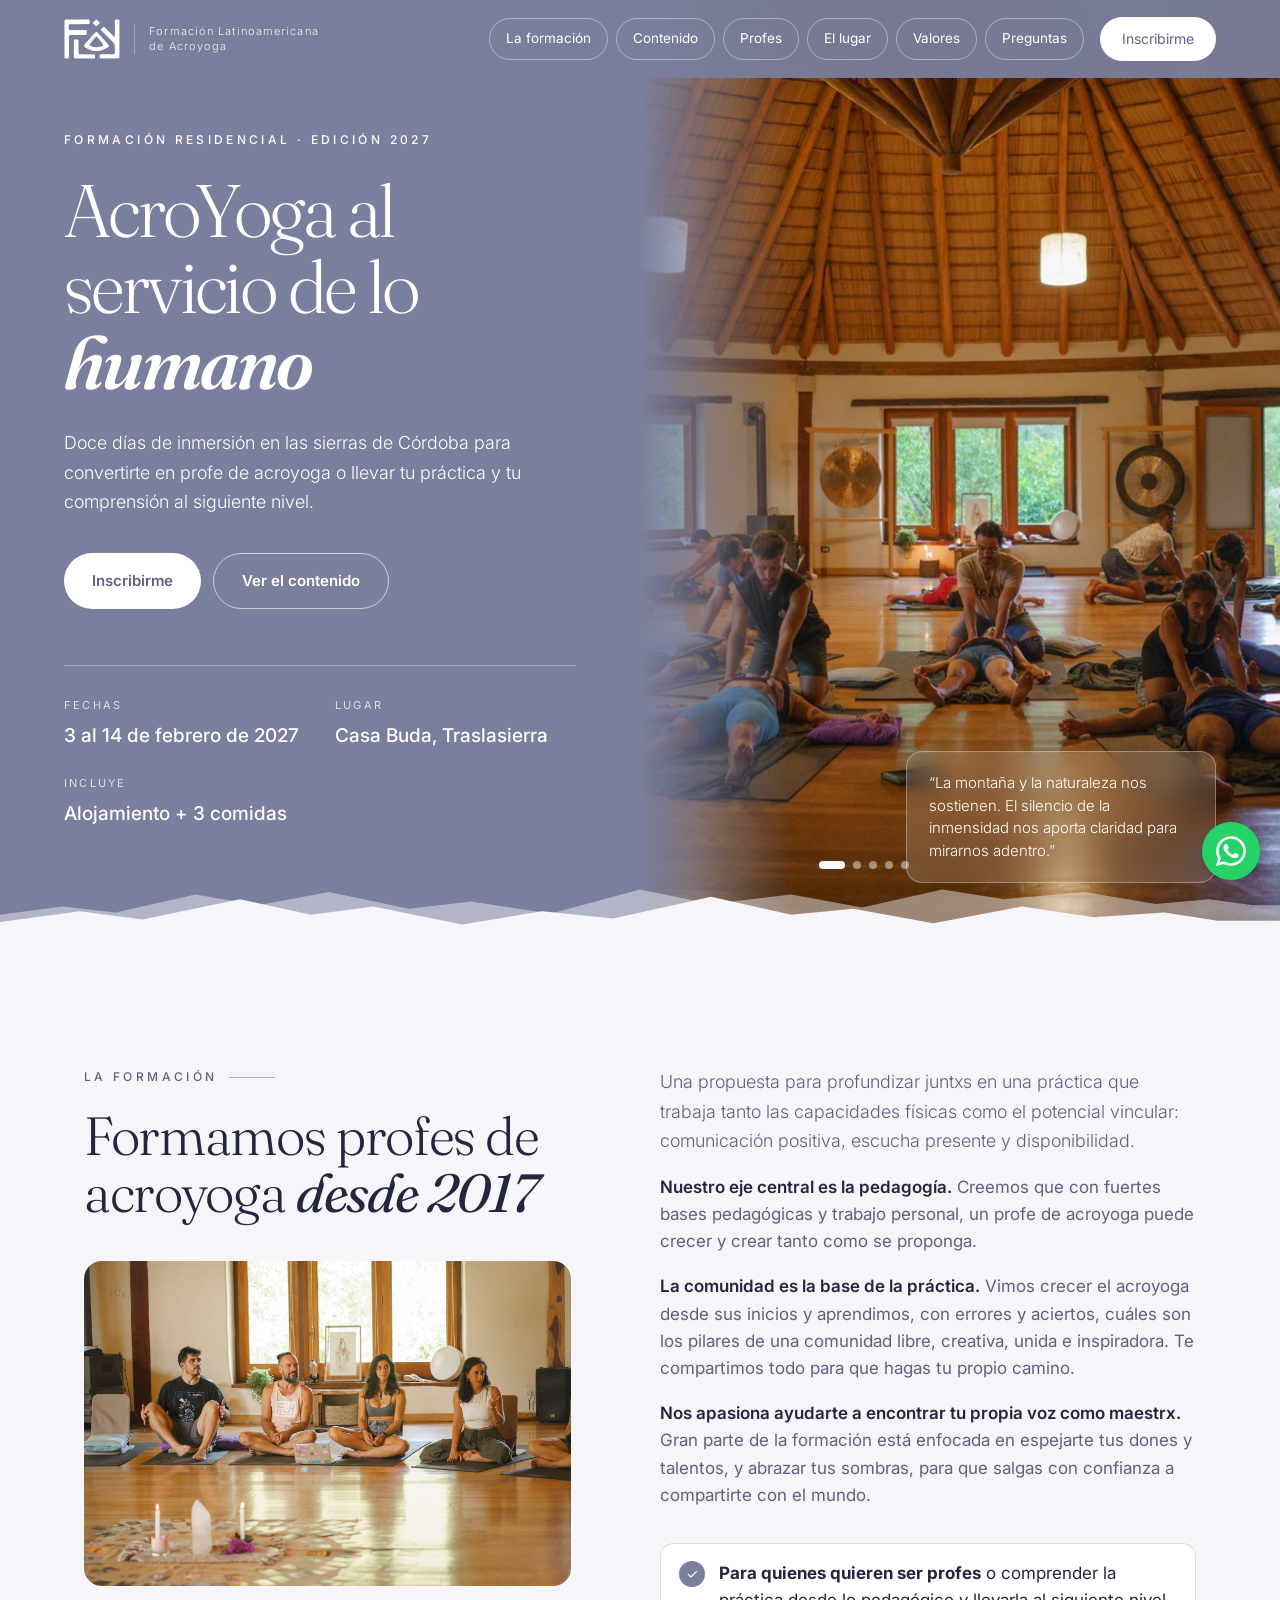
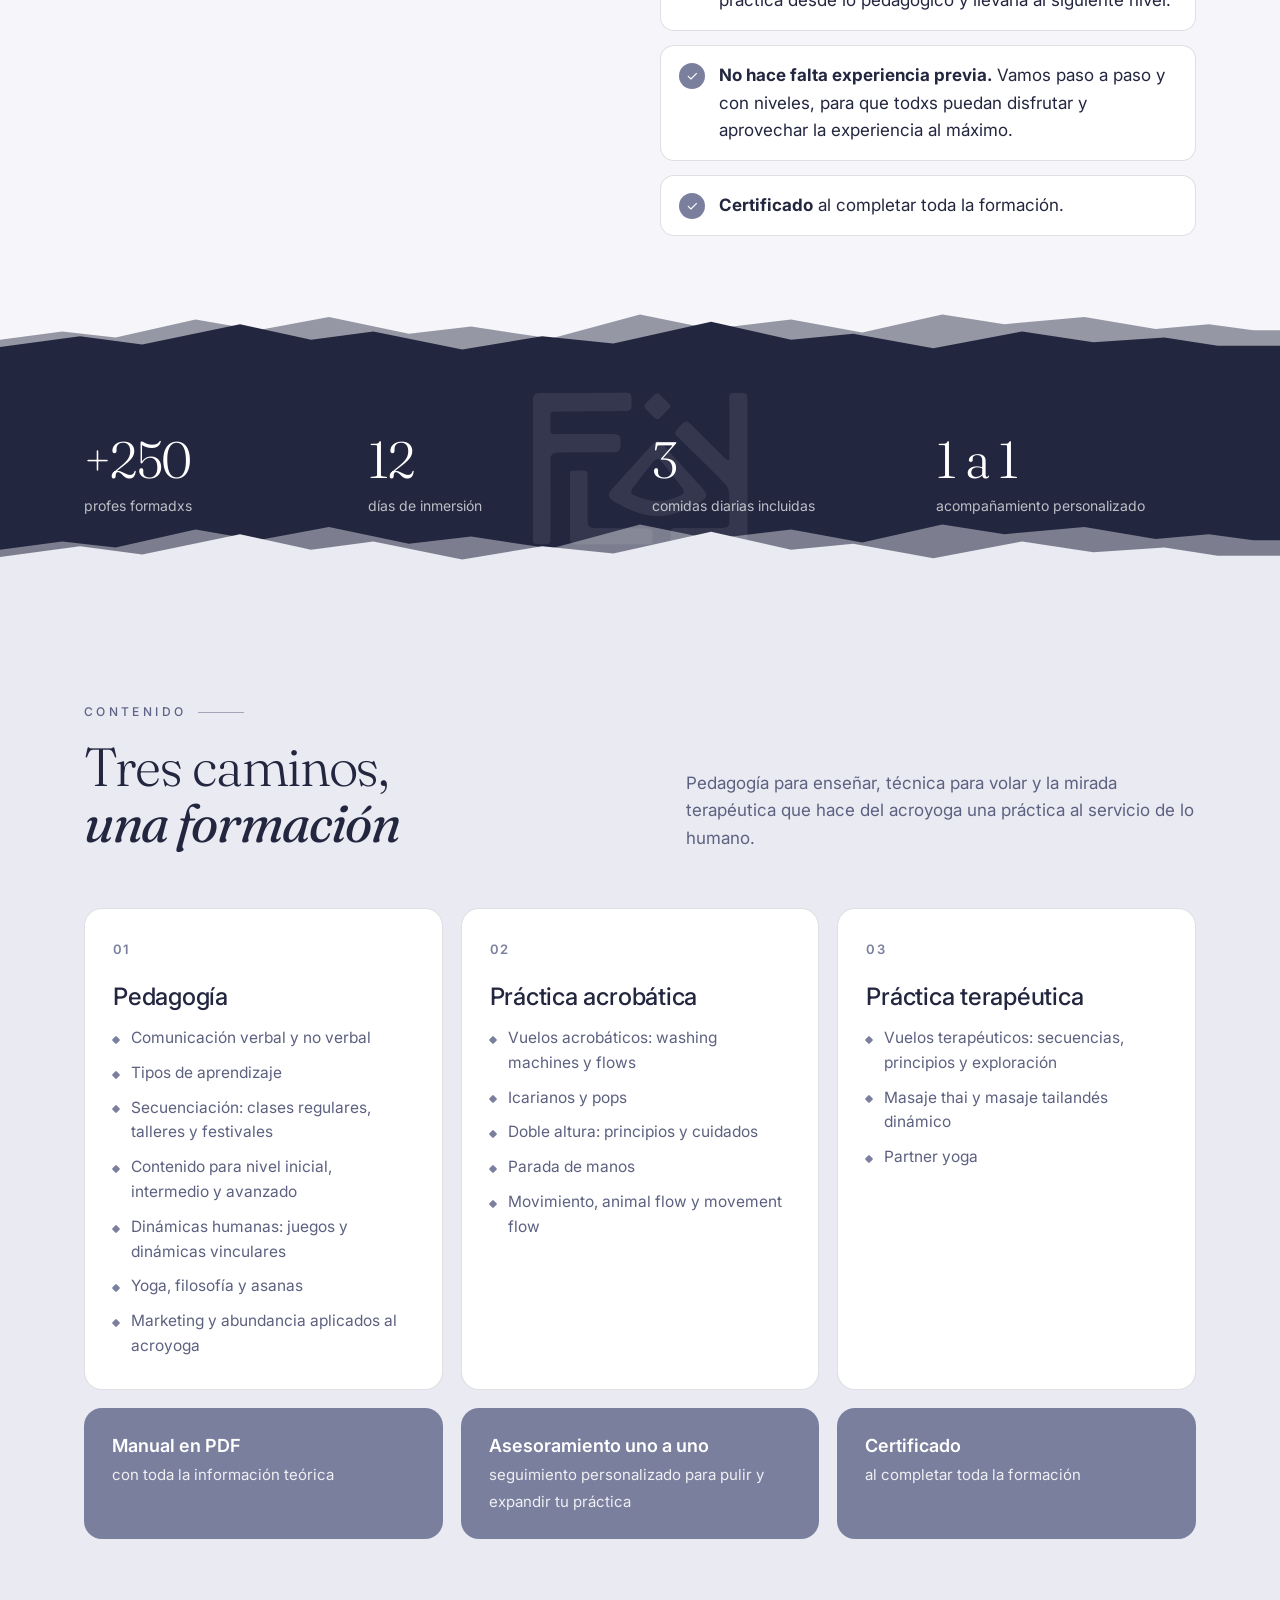
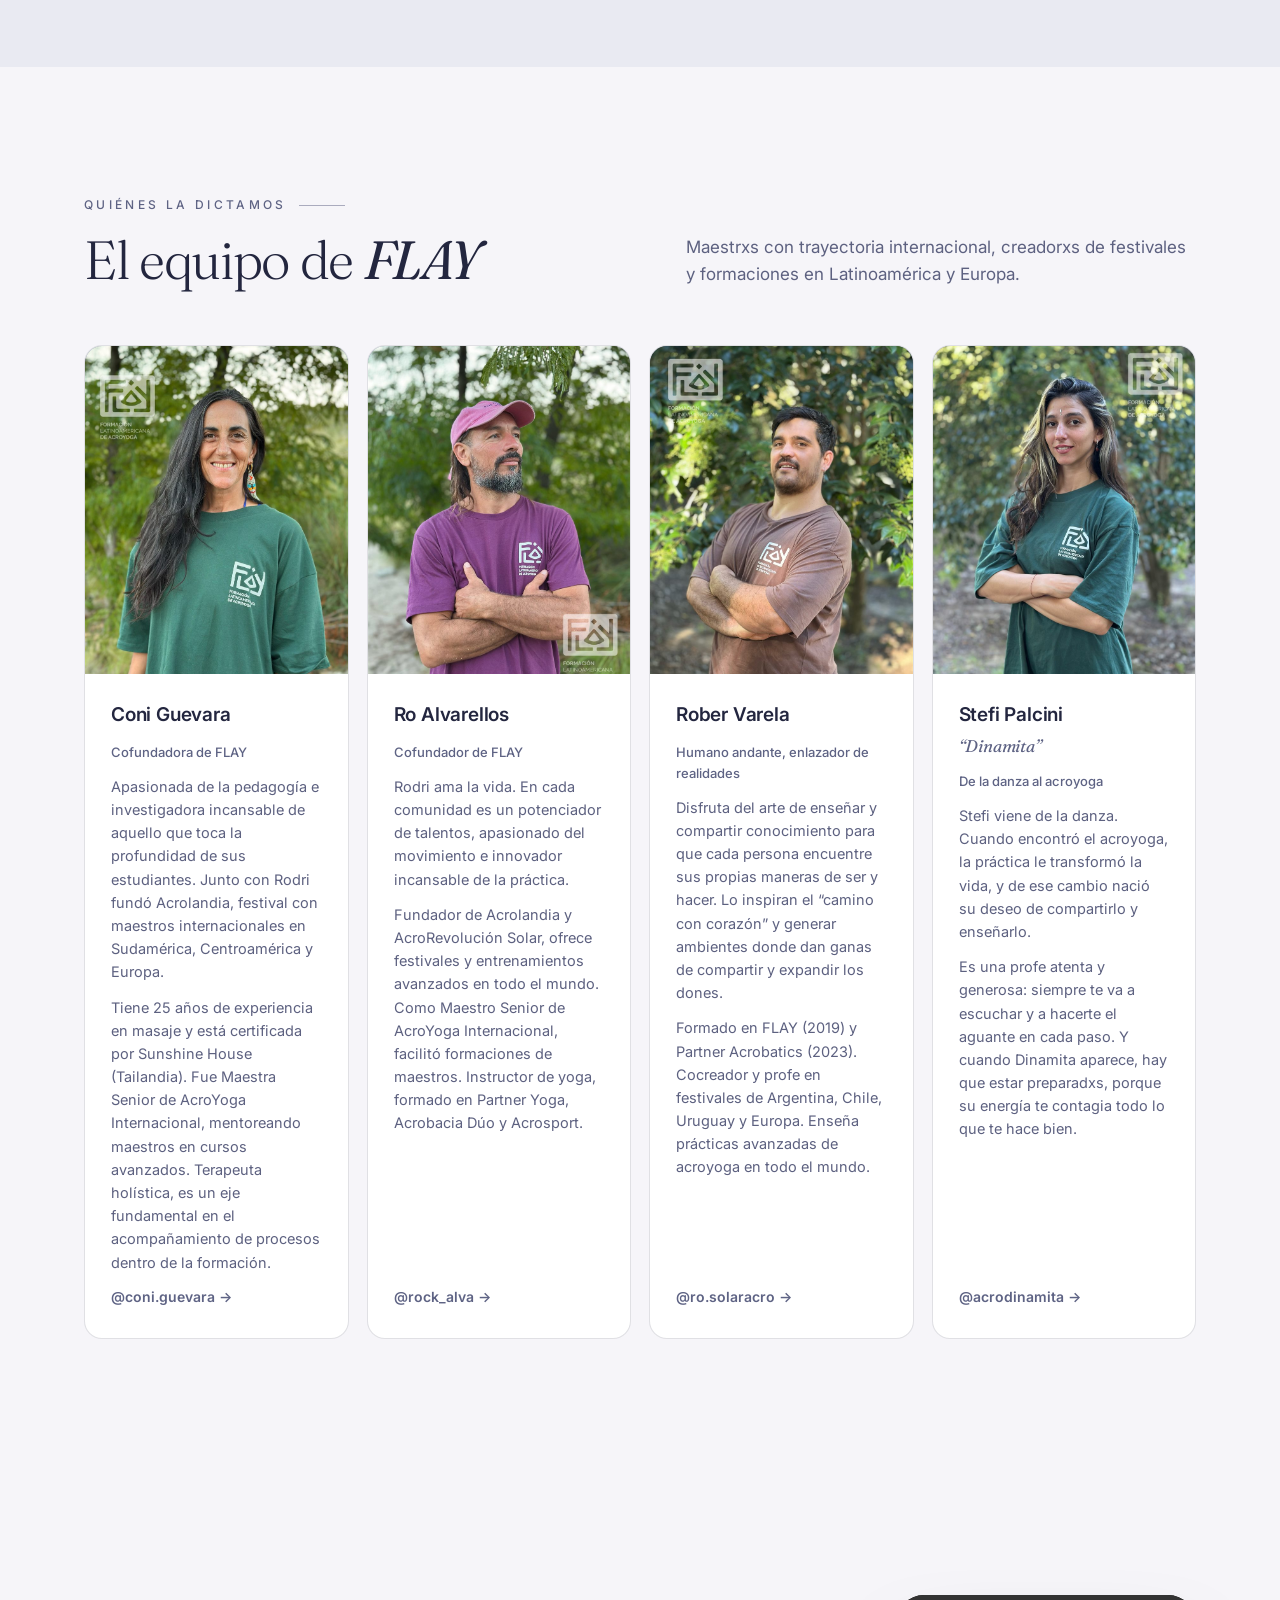
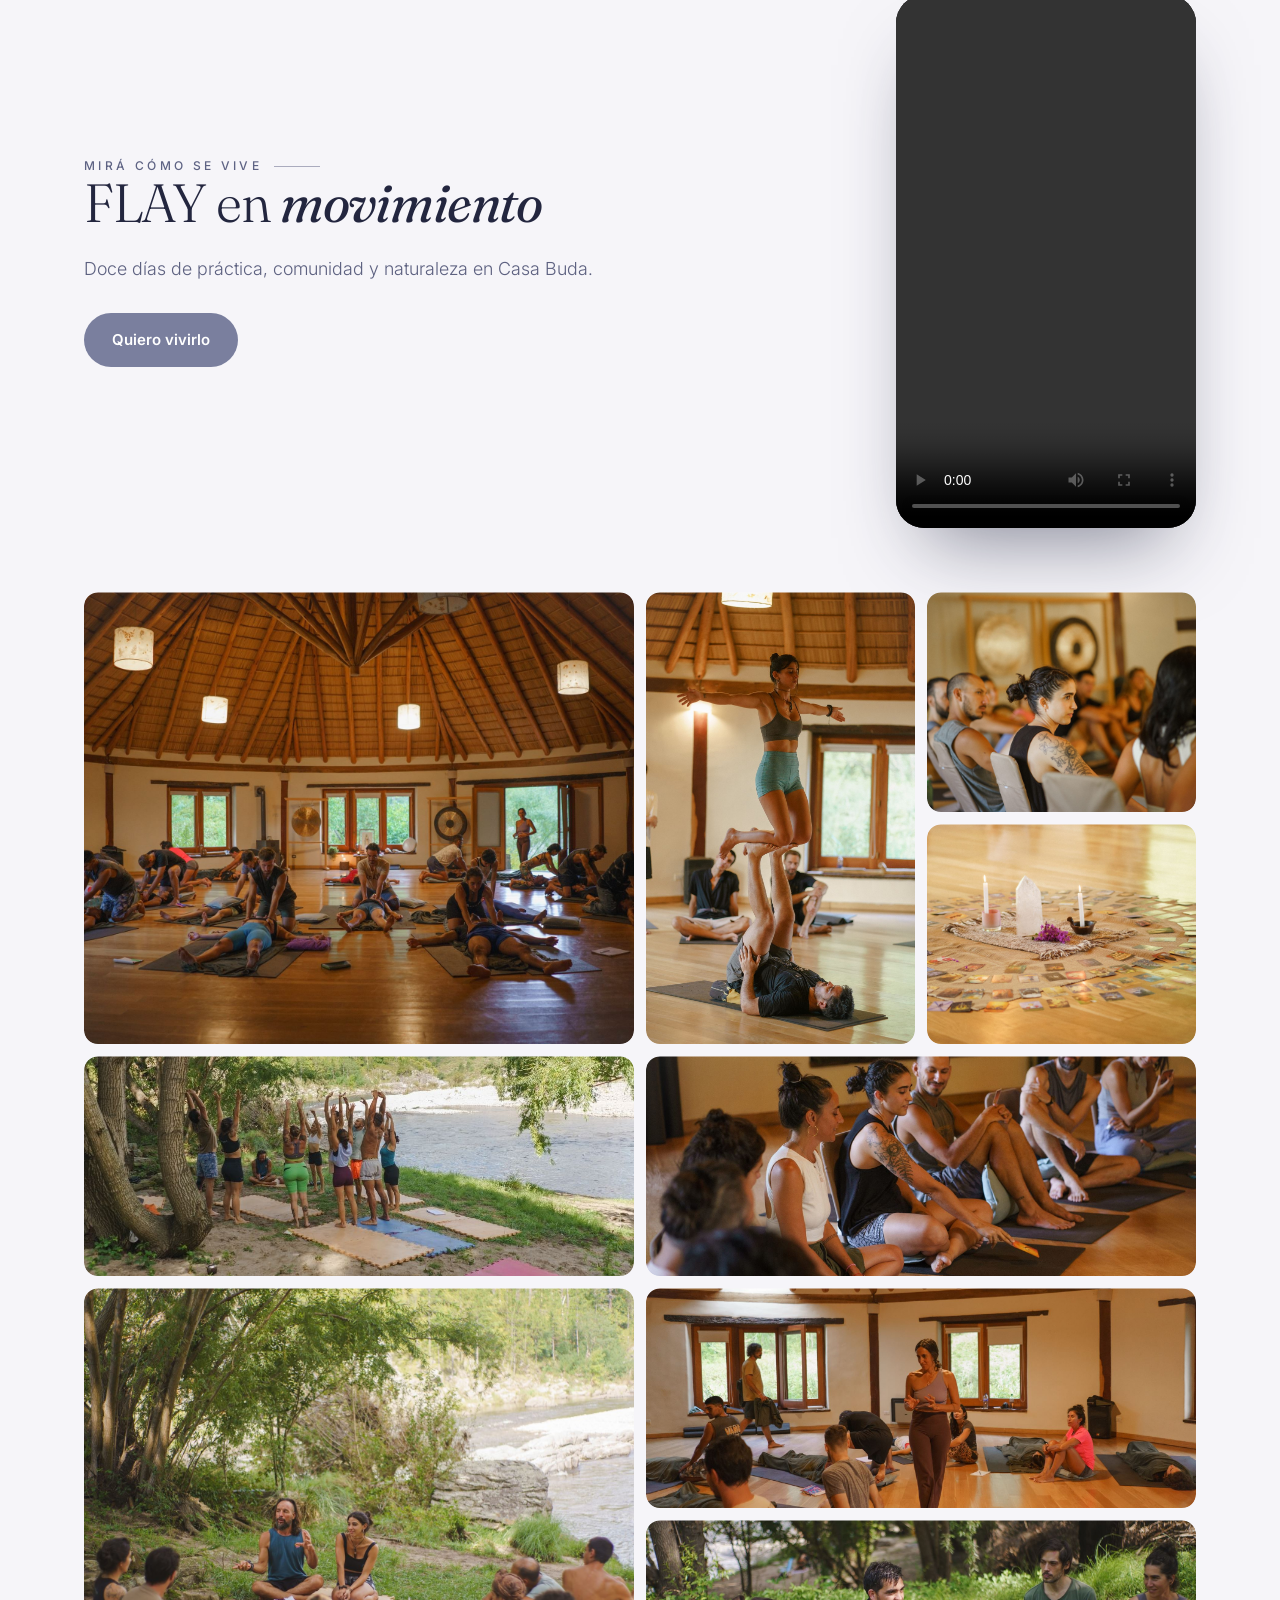
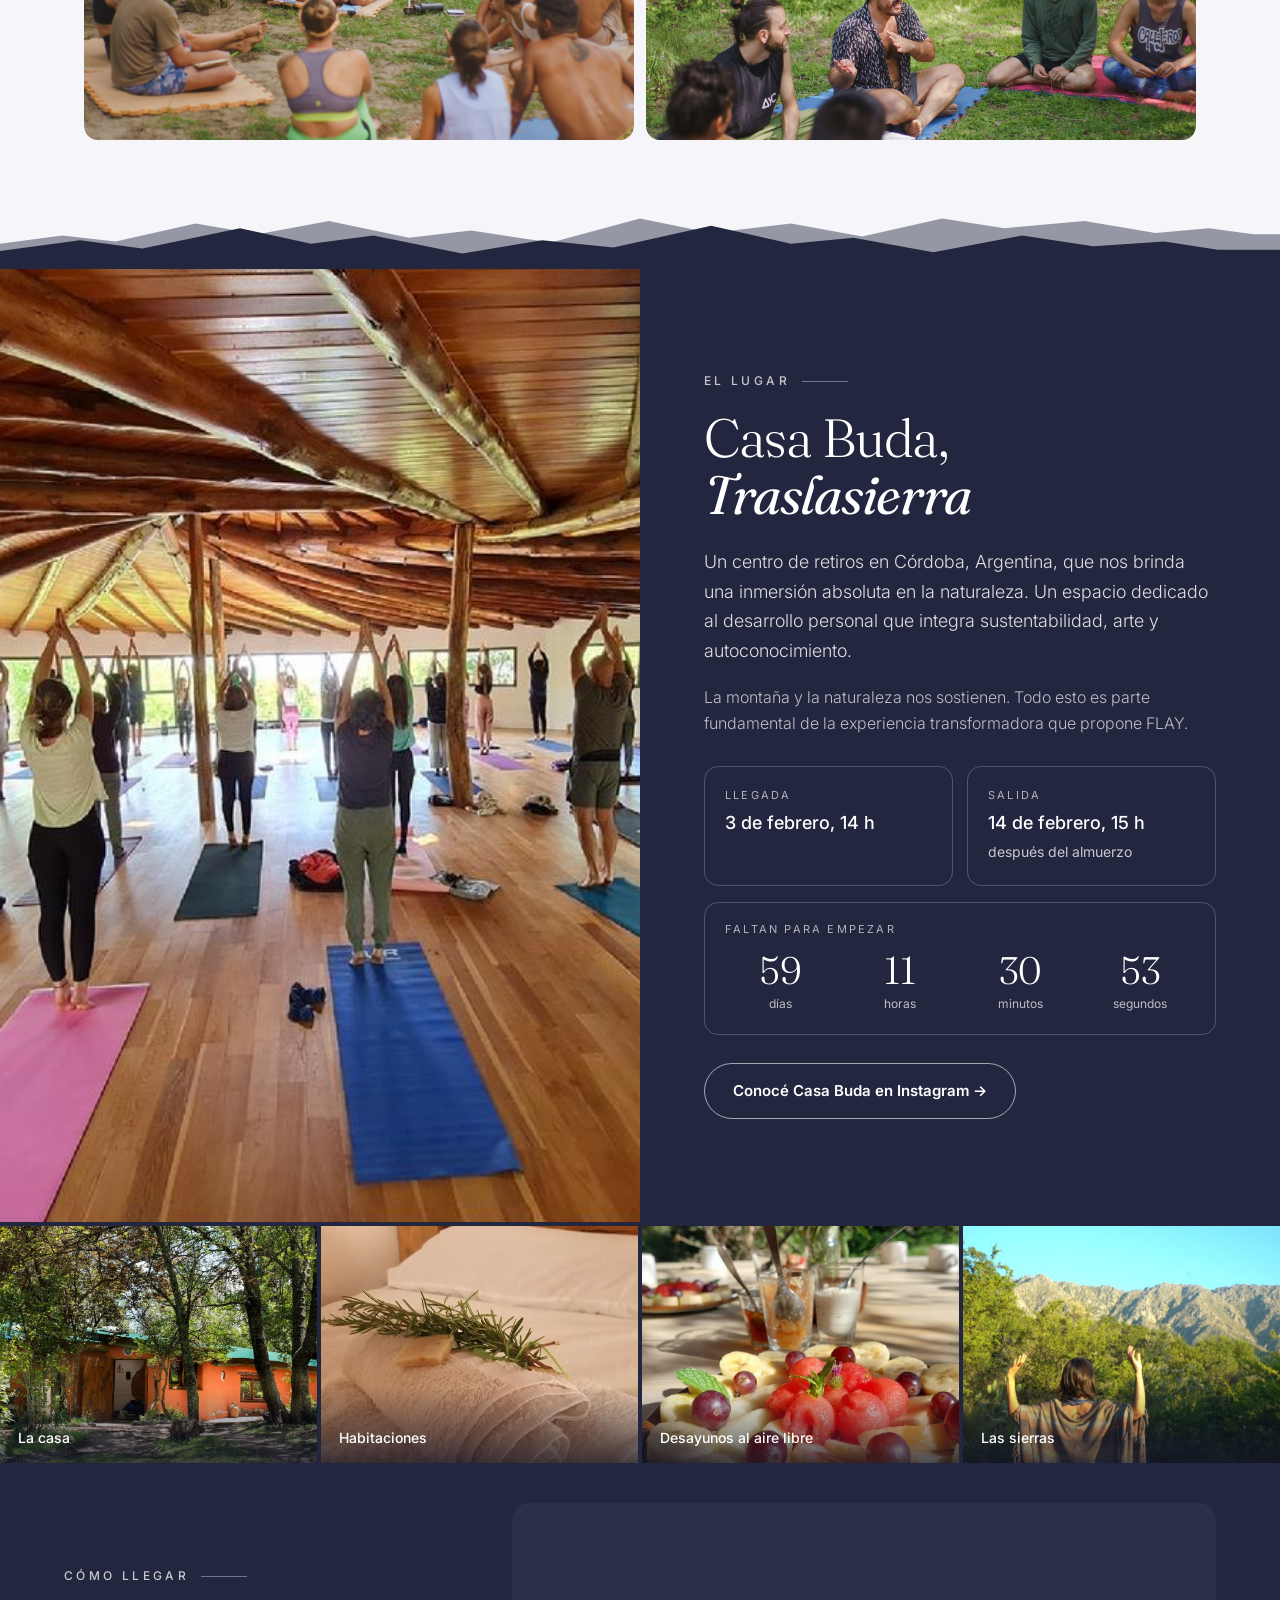
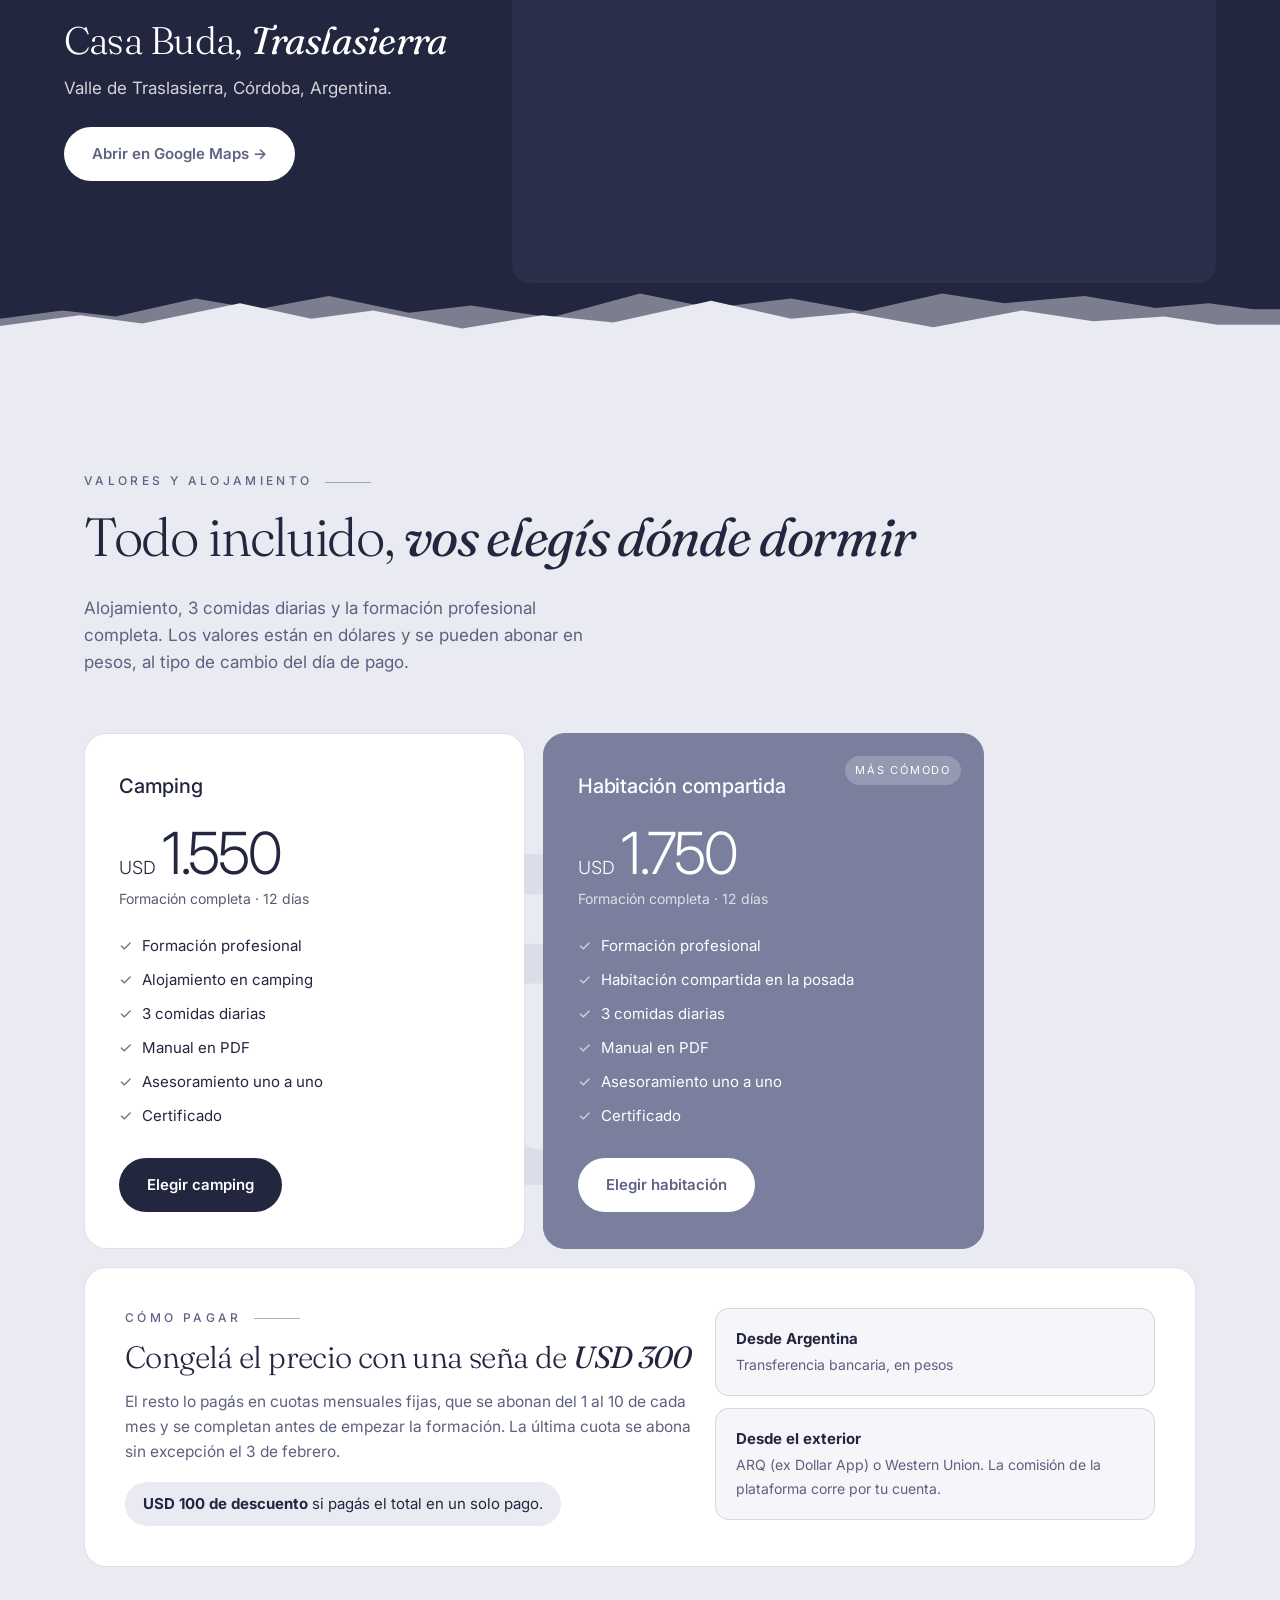
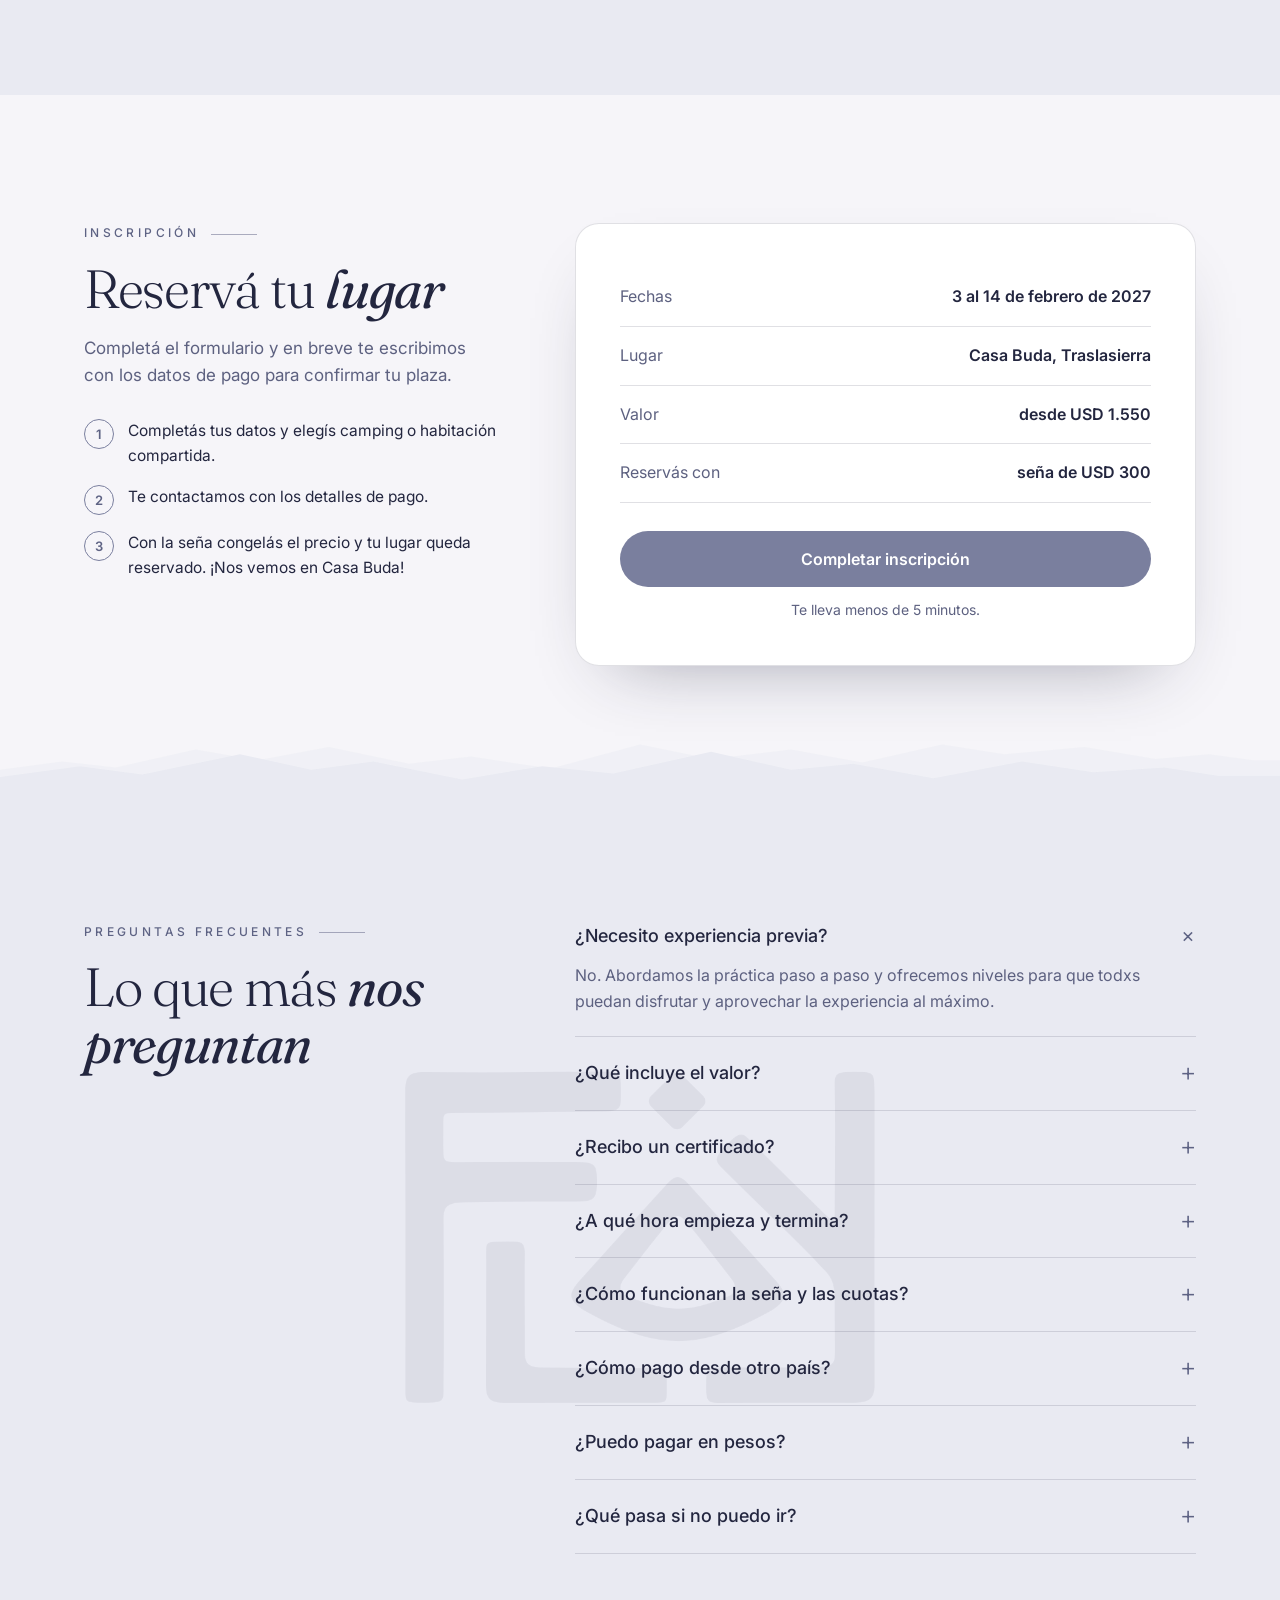
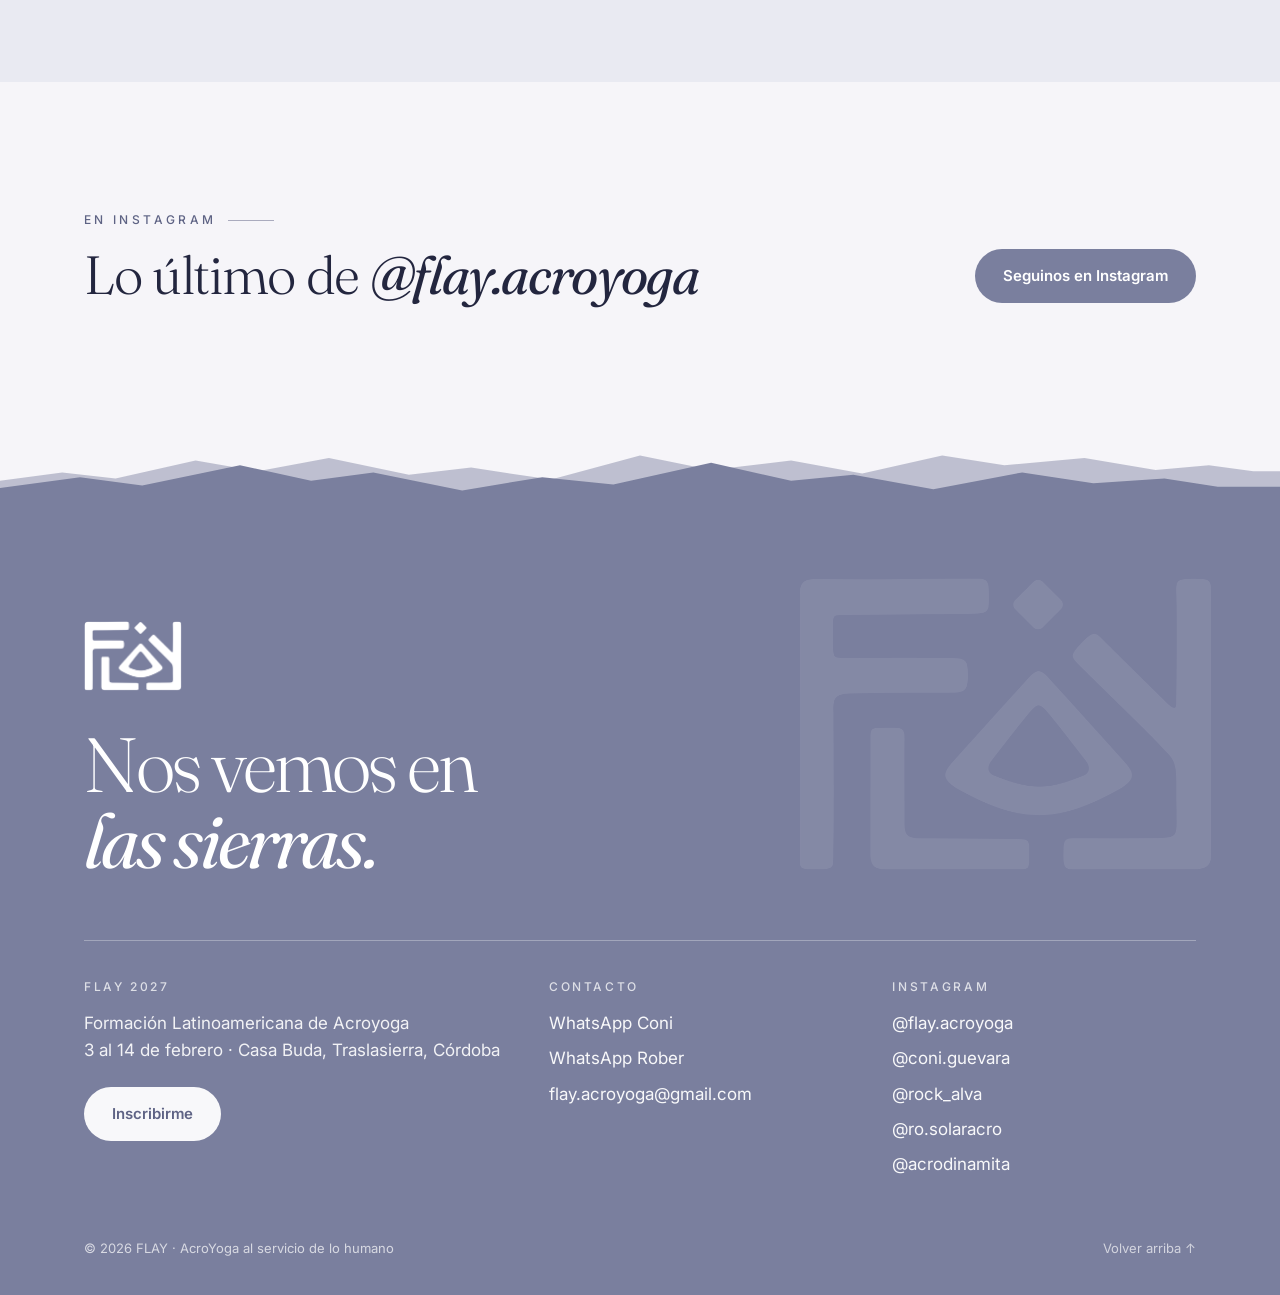
==== index.html @ df1af367 "Inscripción: WhatsApp solo números y opción sin tilde para que Google la acepte Co-Authored-By: Clau" ====
<!doctype html>
<html lang="es">
<head>
<meta charset="utf-8">
<meta name="viewport" content="width=device-width, initial-scale=1">
<title>FLAY · Formación Latinoamericana de Acroyoga</title>
<meta name="description" content="FLAY 2027: formación residencial de acroyoga del 3 al 14 de febrero en Casa Buda, Traslasierra (Córdoba). Alojamiento, 3 comidas diarias y formación profesional.">
<meta property="og:title" content="FLAY · Formación Latinoamericana de Acroyoga 2027">
<meta property="og:description" content="Formación residencial · 3 al 14 de febrero 2027 · Casa Buda, Traslasierra, Córdoba">
<meta property="og:image" content="img/equipo.jpg">
<meta name="theme-color" content="#7A7F9E">
<!-- BORRADOR: quitar esta línea cuando la web sea oficial -->
<meta name="robots" content="noindex, nofollow">
<link rel="icon" href="img/logo.png">
<link rel="preconnect" href="https://fonts.googleapis.com">
<link rel="preconnect" href="https://fonts.gstatic.com" crossorigin>
<link href="https://fonts.googleapis.com/css2?family=Fraunces:ital,opsz,wght@0,9..144,300;0,9..144,400;1,9..144,300;1,9..144,400&family=Inter:wght@200;300;400;500;600&display=swap" rel="stylesheet">
<link rel="stylesheet" href="styles.css?v=26">
</head>
<body>

<!-- ===== INTRO CON LOGO ===== -->
<div class="splash" id="splash" aria-hidden="true">
  <div class="splash-logo"><img src="img/logo.png" alt=""></div>
  <div class="splash-txt">Formación Latinoamericana de Acroyoga</div>
</div>
<script>
  // la intro con el logo se ve una sola vez por visita
  try {
    if (sessionStorage.getItem("flay-intro") || matchMedia("(prefers-reduced-motion: reduce)").matches) document.getElementById("splash").classList.add("skip");
    else { sessionStorage.setItem("flay-intro", "1"); document.documentElement.classList.add("splashing"); }
  } catch (e) { document.getElementById("splash").classList.add("skip"); }
</script>

<!-- forma de montañas (se reutiliza entre secciones) -->
<svg width="0" height="0" style="position:absolute" aria-hidden="true">
  <symbol id="sierra" viewBox="0 0 1440 100" preserveAspectRatio="none">
    <path opacity=".45" d="M0 100V58l70-14 60 10 90-30 70 18 80-22 90 28 70-12 90 20 100-40 80 24 90-16 80 22 90-30 70 16 90-12 80 20 60-8 50 10H1440V100z"/>
    <path d="M0 100V70l90-18 70 14 110-34 80 26 70-14 100 30 90-22 80 12 110-36 90 30 70-10 90 24 100-28 80 18 80-8 60 14H1440V100z"/>
  </symbol>
</svg>

<!-- ===== NAV ===== -->
<header class="nav" id="nav">
  <div class="wrap">
    <a class="brand" href="#top"><img src="img/logo.png" alt="FLAY"><span>Formación Latinoamericana<br>de Acroyoga</span></a>
    <button class="burger" id="burger" aria-label="Abrir menú"><span></span><span></span><span></span></button>
    <ul class="menu" id="menu">
      <li><a href="#formacion">La formación</a></li>
      <li><a href="#contenido">Contenido</a></li>
      <li><a href="#profes">Profes</a></li>
      <li><a href="#lugar">El lugar</a></li>
      <li><a href="#valores">Valores</a></li>
      <li><a href="#preguntas">Preguntas</a></li>
      <li><a class="btn btn-white" href="#inscripcion">Inscribirme</a></li>
    </ul>
  </div>
</header>

<!-- ===== HERO ===== -->
<section class="hero" id="top">
  <div class="txt">
    <div class="kicker">Formación residencial · Edición 2027</div>
    <h1>AcroYoga al servicio de lo <b>humano</b></h1>
    <p class="lead">Doce días de inmersión en las sierras de Córdoba para convertirte en profe de acroyoga o llevar tu práctica y tu comprensión al siguiente nivel.</p>
    <div class="ctas">
      <a class="btn btn-white" href="#inscripcion">Inscribirme</a>
      <a class="btn btn-ghost" href="#contenido">Ver el contenido</a>
    </div>
    <div class="facts">
      <div><small>Fechas</small><b>3 al 14 de febrero de 2027</b></div>
      <div><small>Lugar</small><b>Casa Buda, Traslasierra</b></div>
      <div><small>Incluye</small><b>Alojamiento + 3 comidas</b></div>
    </div>
  </div>
  <div class="pic slides" id="slides">
    <img class="on" src="img/nuevas/flay-2534.jpg" alt="Clase en el salón circular de Casa Buda">
    <img data-src="img/sierras.jpg" alt="Pareja haciendo acroyoga en las sierras de Córdoba">
    <img data-src="img/nuevas/flay-2805.jpg" alt="Práctica de acroyoga en el parque de Casa Buda" style="object-position:50% 40%">
    <img data-src="img/nuevas/flay-2806.jpg" alt="Ronda junto al río">
    <img data-src="img/nuevas/flay-2494.jpg" alt="Vuelo de acroyoga en el salón" style="object-position:50% 30%">
    <div class="glass">“La montaña y la naturaleza nos sostienen. El silencio de la inmensidad nos aporta claridad para mirarnos adentro.”</div>
  </div>
</section>

<!-- ===== INTRO ===== -->
<section class="intro" id="formacion">
  <svg class="sierra" style="color:var(--paper)" viewBox="0 0 1440 100" preserveAspectRatio="none" aria-hidden="true"><use href="#sierra"/></svg>
  <div class="wrap grid">
    <div class="rv">
      <div class="kicker">La formación</div>
      <h2>Formamos profes de acroyoga <b>desde 2017</b></h2>
      <img class="team" src="img/nuevas/flay-2307.jpg" alt="Los profes de FLAY sentados al frente de la ronda en Casa Buda" loading="lazy" style="aspect-ratio:3/2;object-position:50% 40%">
    </div>
    <div class="rv">
      <div class="body">
        <p class="lead">Una propuesta para profundizar juntxs en una práctica que trabaja tanto las capacidades físicas como el potencial vincular: comunicación positiva, escucha presente y disponibilidad.</p>
        <p><b>Nuestro eje central es la pedagogía.</b> Creemos que con fuertes bases pedagógicas y trabajo personal, un profe de acroyoga puede crecer y crear tanto como se proponga.</p>
        <p><b>La comunidad es la base de la práctica.</b> Vimos crecer el acroyoga desde sus inicios y aprendimos, con errores y aciertos, cuáles son los pilares de una comunidad libre, creativa, unida e inspiradora. Te compartimos todo para que hagas tu propio camino.</p>
        <p><b>Nos apasiona ayudarte a encontrar tu propia voz como maestrx.</b> Gran parte de la formación está enfocada en espejarte tus dones y talentos, y abrazar tus sombras, para que salgas con confianza a compartirte con el mundo.</p>
      </div>
      <ul class="checks">
        <li><i>✓</i><div><b>Para quienes quieren ser profes</b> o comprender la práctica desde lo pedagógico y llevarla al siguiente nivel.</div></li>
        <li><i>✓</i><div><b>No hace falta experiencia previa.</b> Vamos paso a paso y con niveles, para que todxs puedan disfrutar y aprovechar la experiencia al máximo.</div></li>
        <li><i>✓</i><div><b>Certificado</b> al completar toda la formación.</div></li>
      </ul>
    </div>
  </div>
</section>

<!-- ===== STATS ===== -->
<div class="stats motif">
  <svg class="sierra" style="color:var(--ink)" viewBox="0 0 1440 100" preserveAspectRatio="none" aria-hidden="true"><use href="#sierra"/></svg>
  <div class="wrap row">
    <div class="rv"><b data-count="250" data-prefix="+">+250</b><span>profes formadxs</span></div>
    <div class="rv"><b data-count="12">12</b><span>días de inmersión</span></div>
    <div class="rv"><b data-count="3">3</b><span>comidas diarias incluidas</span></div>
    <div class="rv"><b>1 a 1</b><span>acompañamiento personalizado</span></div>
  </div>
</div>

<!-- ===== CONTENIDO ===== -->
<section class="vivir" id="contenido">
  <svg class="sierra" style="color:var(--lav-soft)" viewBox="0 0 1440 100" preserveAspectRatio="none" aria-hidden="true"><use href="#sierra"/></svg>
  <div class="wrap">
    <div class="head rv">
      <div><div class="kicker">Contenido</div><h2>Tres caminos,<br><b>una formación</b></h2></div>
      <p>Pedagogía para enseñar, técnica para volar y la mirada terapéutica que hace del acroyoga una práctica al servicio de lo humano.</p>
    </div>
    <div class="cards pillars">
      <div class="card rv">
        <div class="n">01</div><h3>Pedagogía</h3>
        <ul>
          <li>Comunicación verbal y no verbal</li>
          <li>Tipos de aprendizaje</li>
          <li>Secuenciación: clases regulares, talleres y festivales</li>
          <li>Contenido para nivel inicial, intermedio y avanzado</li>
          <li>Dinámicas humanas: juegos y dinámicas vinculares</li>
          <li>Yoga, filosofía y asanas</li>
          <li>Marketing y abundancia aplicados al acroyoga</li>
        </ul>
      </div>
      <div class="card rv">
        <div class="n">02</div><h3>Práctica acrobática</h3>
        <ul>
          <li>Vuelos acrobáticos: washing machines y flows</li>
          <li>Icarianos y pops</li>
          <li>Doble altura: principios y cuidados</li>
          <li>Parada de manos</li>
          <li>Movimiento, animal flow y movement flow</li>
        </ul>
      </div>
      <div class="card rv">
        <div class="n">03</div><h3>Práctica terapéutica</h3>
        <ul>
          <li>Vuelos terapéuticos: secuencias, principios y exploración</li>
          <li>Masaje thai y masaje tailandés dinámico</li>
          <li>Partner yoga</li>
        </ul>
      </div>
    </div>
    <div class="includes rv">
      <div><b>Manual en PDF</b><span>con toda la información teórica</span></div>
      <div><b>Asesoramiento uno a uno</b><span>seguimiento personalizado para pulir y expandir tu práctica</span></div>
      <div><b>Certificado</b><span>al completar toda la formación</span></div>
    </div>
  </div>
</section>

<!-- ===== PROFES ===== -->
<section class="profes" id="profes">
  <div class="wrap">
    <div class="head rv">
      <div><div class="kicker">Quiénes la dictamos</div><h2>El equipo de <b>FLAY</b></h2></div>
      <p>Maestrxs con trayectoria internacional, creadorxs de festivales y formaciones en Latinoamérica y Europa.</p>
    </div>
    <div class="cards profes-grid">
      <article class="profe rv">
        <img class="ph" src="img/profes/coni.jpg" alt="Coni Guevara" loading="lazy">
        <div class="bd">
          <h3>Coni Guevara</h3>
          <div class="role">Cofundadora de FLAY</div>
          <p>Apasionada de la pedagogía e investigadora incansable de aquello que toca la profundidad de sus estudiantes. Junto con Rodri fundó Acrolandia, festival con maestros internacionales en Sudamérica, Centroamérica y Europa.</p>
          <p>Tiene 25 años de experiencia en masaje y está certificada por Sunshine House (Tailandia). Fue Maestra Senior de AcroYoga Internacional, mentoreando maestros en cursos avanzados. Terapeuta holística, es un eje fundamental en el acompañamiento de procesos dentro de la formación.</p>
          <a class="ig" href="https://www.instagram.com/coni.guevara/" target="_blank" rel="noopener">@coni.guevara →</a>
        </div>
      </article>
      <article class="profe rv">
        <img class="ph" src="img/profes/ro.jpg" alt="Ro Alvarellos" loading="lazy">
        <div class="bd">
          <h3>Ro Alvarellos</h3>
          <div class="role">Cofundador de FLAY</div>
          <p>Rodri ama la vida. En cada comunidad es un potenciador de talentos, apasionado del movimiento e innovador incansable de la práctica.</p>
          <p>Fundador de Acrolandia y AcroRevolución Solar, ofrece festivales y entrenamientos avanzados en todo el mundo. Como Maestro Senior de AcroYoga Internacional, facilitó formaciones de maestros. Instructor de yoga, formado en Partner Yoga, Acrobacia Dúo y Acrosport.</p>
          <a class="ig" href="https://www.instagram.com/rock_alva/" target="_blank" rel="noopener">@rock_alva →</a>
        </div>
      </article>
      <article class="profe rv">
        <img class="ph" src="img/profes/robert.jpg" alt="Rober Varela" loading="lazy">
        <div class="bd">
          <h3>Rober Varela</h3>
          <div class="role">Humano andante, enlazador de realidades</div>
          <p>Disfruta del arte de enseñar y compartir conocimiento para que cada persona encuentre sus propias maneras de ser y hacer. Lo inspiran el “camino con corazón” y generar ambientes donde dan ganas de compartir y expandir los dones.</p>
          <p>Formado en FLAY (2019) y Partner Acrobatics (2023). Cocreador y profe en festivales de Argentina, Chile, Uruguay y Europa. Enseña prácticas avanzadas de acroyoga en todo el mundo.</p>
          <a class="ig" href="https://www.instagram.com/ro.solaracro/" target="_blank" rel="noopener">@ro.solaracro →</a>
        </div>
      </article>
      <article class="profe rv">
        <img class="ph" src="img/profes/stefi.jpg" alt="Stefi Palcini" loading="lazy">
        <div class="bd">
          <h3>Stefi Palcini <span class="apodo">“Dinamita”</span></h3>
          <div class="role">De la danza al acroyoga</div>
          <p>Stefi viene de la danza. Cuando encontró el acroyoga, la práctica le transformó la vida, y de ese cambio nació su deseo de compartirlo y enseñarlo.</p>
          <p>Es una profe atenta y generosa: siempre te va a escuchar y a hacerte el aguante en cada paso. Y cuando Dinamita aparece, hay que estar preparadxs, porque su energía te contagia todo lo que te hace bien.</p>
          <a class="ig" href="https://www.instagram.com/acrodinamita/" target="_blank" rel="noopener">@acrodinamita →</a>
        </div>
      </article>
    </div>
  </div>
</section>

<!-- ===== VIDEO ===== -->
<section class="video">
  <div class="wrap vgrid">
    <div class="rv">
      <div class="kicker" style="color:var(--lav-deep)">Mirá cómo se vive</div>
      <h2>FLAY en <b>movimiento</b></h2>
      <p class="lead" style="color:var(--muted);margin-top:22px">Doce días de práctica, comunidad y naturaleza en Casa Buda.</p>
      <a class="btn btn-lav" href="#inscripcion" style="margin-top:30px">Quiero vivirlo</a>
    </div>
    <div class="vbox rv">
      <video id="vid" src="video/flay.mp4#t=0.5" preload="metadata" playsinline controls></video>
    </div>
  </div>
</section>

<!-- ===== GALERÍA ===== -->
<section class="galeria">
  <div class="wrap">
    <div class="mosaic rv">
      <img class="w2 h2" src="img/nuevas/flay-2534.jpg" alt="Clase en el salón circular de Casa Buda" loading="lazy">
      <img class="h2" src="img/nuevas/flay-2494.jpg" alt="Vuelo de acroyoga en el salón de Casa Buda" loading="lazy" style="object-position:50% 30%">
      <img src="img/nuevas/flay-2347.jpg" alt="Participantes escuchando en ronda" loading="lazy">
      <img src="img/nuevas/flay-2359.jpg" alt="Altar con velas y cartas en el centro de la ronda" loading="lazy">
      <img class="w2" src="img/rio.jpg" alt="Práctica grupal junto al río" loading="lazy" style="object-position:50% 25%">
      <img class="w2" src="img/nuevas/flay-2395.jpg" alt="Ronda de participantes en el salón" loading="lazy">
      <img class="w2 h2" src="img/nuevas/flay-2806.jpg" alt="Ronda junto al río" loading="lazy">
      <img class="w2" src="img/nuevas/flay-2553.jpg" alt="Clase en el salón de Casa Buda" loading="lazy">
      <img class="w2" src="img/nuevas/flay-2708.jpg" alt="Ronda de charla al aire libre" loading="lazy">
    </div>
  </div>
</section>

<!-- ===== LUGAR ===== -->
<section class="lugar" id="lugar">
  <svg class="sierra" style="color:var(--ink)" viewBox="0 0 1440 100" preserveAspectRatio="none" aria-hidden="true"><use href="#sierra"/></svg>
  <div class="grid">
    <div class="pic"><img src="img/buda/salon.jpg" alt="El salón de práctica de Casa Buda, con techo de madera y ventanales al monte" loading="lazy"></div>
    <div class="txt rv">
      <div class="kicker">El lugar</div>
      <h2>Casa Buda, <b>Traslasierra</b></h2>
      <p class="lead">Un centro de retiros en Córdoba, Argentina, que nos brinda una inmersión absoluta en la naturaleza. Un espacio dedicado al desarrollo personal que integra sustentabilidad, arte y autoconocimiento.</p>
      <p class="quiet">La montaña y la naturaleza nos sostienen. Todo esto es parte fundamental de la experiencia transformadora que propone FLAY.</p>
      <div class="stay">
        <div><small>Llegada</small><b>3 de febrero, 14 h</b></div>
        <div><small>Salida</small><b>14 de febrero, 15 h</b><span>después del almuerzo</span></div>
      </div>
      <div class="count" id="count" data-to="2027-02-03T14:00:00-03:00">
        <small>Faltan para empezar</small>
        <div class="count-row">
          <div><b data-u="d">--</b><span>días</span></div>
          <div><b data-u="h">--</b><span>horas</span></div>
          <div><b data-u="m">--</b><span>minutos</span></div>
          <div><b data-u="s">--</b><span>segundos</span></div>
        </div>
      </div>
      <a class="btn btn-ghost" href="https://www.instagram.com/casabuda_traslasierra/" target="_blank" rel="noopener" style="margin-top:28px;align-self:flex-start">Conocé Casa Buda en Instagram →</a>
    </div>
  </div>
  <div class="buda">
    <figure class="rv"><img src="img/buda/casa.jpg" alt="La casa de Casa Buda entre los árboles" loading="lazy"><figcaption>La casa</figcaption></figure>
    <figure class="rv"><img src="img/buda/habitacion.jpg" alt="Habitación de la posada" loading="lazy"><figcaption>Habitaciones</figcaption></figure>
    <figure class="rv"><img src="img/buda/frutas.jpg" alt="Desayuno con frutas al aire libre" loading="lazy"><figcaption>Desayunos al aire libre</figcaption></figure>
    <figure class="rv"><img src="img/buda/sierras.jpg" alt="Vista de las sierras de Traslasierra desde Casa Buda" loading="lazy"><figcaption>Las sierras</figcaption></figure>
  </div>
  <div class="mapa">
    <div class="mapa-txt rv">
      <div class="kicker">Cómo llegar</div>
      <h3>Casa Buda, <b>Traslasierra</b></h3>
      <p>Valle de Traslasierra, Córdoba, Argentina.</p>
      <a class="btn btn-white" href="https://www.google.com/maps/search/?api=1&query=Casa+Buda+Traslasierra" target="_blank" rel="noopener">Abrir en Google Maps →</a>
    </div>
    <div class="mapa-frame rv" id="mapaFrame" data-src="https://www.google.com/maps?q=Casa+Buda+Traslasierra&z=11&output=embed"></div>
  </div>
</section>

<!-- ===== VALORES ===== -->
<section class="valores motif" id="valores">
  <svg class="sierra" style="color:var(--lav-soft)" viewBox="0 0 1440 100" preserveAspectRatio="none" aria-hidden="true"><use href="#sierra"/></svg>
  <div class="wrap">
    <div class="head rv">
      <div><div class="kicker">Valores y alojamiento</div><h2>Todo incluido, <b>vos elegís dónde dormir</b></h2></div>
      <p>Alojamiento, 3 comidas diarias y la formación profesional completa. Los valores están en dólares y se pueden abonar en pesos, al tipo de cambio del día de pago.</p>
    </div>
    <div class="prices">
      <div class="price rv">
        <h3>Camping</h3>
        <div class="amt"><small>USD</small>1.550</div>
        <div class="muted">Formación completa · 12 días</div>
        <ul><li>Formación profesional</li><li>Alojamiento en camping</li><li>3 comidas diarias</li><li>Manual en PDF</li><li>Asesoramiento uno a uno</li><li>Certificado</li></ul>
        <a class="btn btn-ink" href="#inscripcion" data-plan="camping">Elegir camping</a>
      </div>
      <div class="price feat rv">
        <span class="tag">Más cómodo</span>
        <h3>Habitación compartida</h3>
        <div class="amt"><small>USD</small>1.750</div>
        <div class="muted">Formación completa · 12 días</div>
        <ul><li>Formación profesional</li><li>Habitación compartida en la posada</li><li>3 comidas diarias</li><li>Manual en PDF</li><li>Asesoramiento uno a uno</li><li>Certificado</li></ul>
        <a class="btn btn-white" href="#inscripcion" data-plan="posada">Elegir habitación</a>
      </div>
    </div>

    <div class="plan rv">
      <div class="plan-main">
        <div class="kicker" style="color:var(--lav-deep)">Cómo pagar</div>
        <h3>Congelá el precio con una seña de <b>USD 300</b></h3>
        <p>El resto lo pagás en cuotas mensuales fijas, que se abonan del 1 al 10 de cada mes y se completan antes de empezar la formación. La última cuota se abona sin excepción el 3 de febrero.</p>
        <div class="disc"><b>USD 100 de descuento</b> si pagás el total en un solo pago.</div>
      </div>
      <div class="pay">
        <div><b>Desde Argentina</b><span>Transferencia bancaria, en pesos</span></div>
        <div><b>Desde el exterior</b><span>ARQ (ex Dollar App) o Western Union. La comisión de la plataforma corre por tu cuenta.</span></div>
      </div>
    </div>
  </div>
</section>

<!-- ===== INSCRIPCIÓN ===== -->
<section class="inscripcion" id="inscripcion">
  <div class="wrap grid">
    <div class="side rv">
      <div class="kicker">Inscripción</div>
      <h2>Reservá tu <b>lugar</b></h2>
      <p>Completá el formulario y en breve te escribimos con los datos de pago para confirmar tu plaza.</p>
      <ol class="steps">
        <li>Completás tus datos y elegís camping o habitación compartida.</li>
        <li>Te contactamos con los detalles de pago.</li>
        <li>Con la seña congelás el precio y tu lugar queda reservado. ¡Nos vemos en Casa Buda!</li>
      </ol>
    </div>

    <div class="cta-card rv">
      <div class="cta-row"><span>Fechas</span><b>3 al 14 de febrero de 2027</b></div>
      <div class="cta-row"><span>Lugar</span><b>Casa Buda, Traslasierra</b></div>
      <div class="cta-row"><span>Valor</span><b>desde USD 1.550</b></div>
      <div class="cta-row"><span>Reservás con</span><b>seña de USD 300</b></div>
      <button class="btn btn-lav submit" type="button" data-open>Completar inscripción</button>
      <p class="cta-note">Te lleva menos de 5 minutos.</p>
    </div>
  </div>
</section>

<!-- ===== VENTANA DE INSCRIPCIÓN ===== -->
<div class="modal" id="modal" aria-hidden="true">
  <div class="modal-bg" data-close></div>
  <div class="modal-panel" role="dialog" aria-modal="true" aria-labelledby="mTitle">
    <button class="modal-x" type="button" data-close aria-label="Cerrar">×</button>
    <div class="modal-head"><div class="kicker">Inscripción · FLAY 2027</div><h3 id="mTitle">Reservá tu <b>lugar</b></h3><p>Completá tus datos y te escribimos con los detalles de pago.</p></div>
      <form id="form" novalidate>
        <fieldset>
          <legend>Tus datos</legend>
          <div class="f2">
            <label class="fld"><span>Nombre y apellido <em>*</em></span><input type="text" name="nombre" required autocomplete="name"></label>
            <label class="fld"><span>Email <em>*</em></span><input type="email" name="email" required autocomplete="email"></label>
            <label class="fld"><span>WhatsApp <em>*</em></span><input type="tel" name="whatsapp" required autocomplete="tel" placeholder="+54 9 11 ..."></label>
            <label class="fld"><span>Instagram <em>*</em></span><input type="text" name="instagram" required placeholder="@usuario"></label>
            <label class="fld"><span>País <em>*</em></span><input type="text" name="pais" required autocomplete="country-name"></label>
            <label class="fld"><span>DNI o pasaporte <em>*</em></span><input type="text" name="documento" required></label>
          </div>
        </fieldset>

        <fieldset>
          <legend>Tu práctica</legend>
          <label class="fld"><span>¿Tenés experiencia previa en acroyoga? Contanos <em>*</em></span><textarea name="experiencia" required></textarea></label>
          <label class="fld"><span>¿Tenés alguna lesión? ¿Cuál?</span><textarea name="lesion" style="min-height:70px"></textarea></label>
          <label class="fld"><span>Contacto de emergencia (nombre y teléfono)</span><input type="text" name="emergencia"></label>
          <div class="q">¿Cómo te enteraste de la formación? <em>*</em></div>
          <div class="opts">
            <label class="opt"><input type="radio" name="enteraste" value="Redes Publicidad /  social media" required> Redes sociales</label>
            <label class="opt"><input type="radio" name="enteraste" value="Un amigx/ on the recommendation of a friend"> Me lo recomendó alguien</label>
            <label class="opt"><input type="radio" name="enteraste" value="Otro/ other"> Otro</label>
          </div>
        </fieldset>

        <fieldset>
          <legend>Tu lugar</legend>
          <div class="q">Alojamiento <em>*</em></div>
          <div class="opts">
            <label class="opt"><input type="radio" name="opcion" value="1550 USD Camping" data-plan="camping" required> <span><b>Camping</b> · USD 1.550</span></label>
            <label class="opt"><input type="radio" name="opcion" value="1750 USD Habitacion compartida" data-plan="posada"> <span><b>Habitación compartida</b> en la posada · USD 1.750</span></label>
          </div>
          <div class="q">¿Desde dónde pagás?</div>
          <div class="opts">
            <label class="opt"><input type="radio" name="origen" value="Desde argentina  // from argentina"> Desde Argentina</label>
            <label class="opt"><input type="radio" name="origen" value="Desde el extranjero    // Rest from the world"> Desde el exterior</label>
          </div>
          <div class="q">Medio de pago</div>
          <div class="opts">
            <label class="opt"><input type="radio" name="pago" value="transferencia bancaria (solo en argentina)"> Transferencia bancaria (solo Argentina)</label>
            <label class="opt"><input type="radio" name="pago" value="ARQ (ex dollar app) para pagos en cuotas desde el extranjero"> ARQ (ex Dollar App), en cuotas desde el exterior</label>
            <label class="opt"><input type="radio" name="pago" value="W. Union"> Western Union</label>
          </div>
        </fieldset>

        <fieldset>
          <legend>Comidas</legend>
          <div class="q">Restricciones alimentarias <em>*</em></div>
          <div class="opts">
            <label class="opt"><input type="radio" name="dieta" value="Ninguna/ non" required> Ninguna</label>
            <label class="opt"><input type="radio" name="dieta" value="Dieta vegetariana/ veggie"> Vegetariana</label>
            <label class="opt"><input type="radio" name="dieta" value="Dieta vegana/ vegan"> Vegana</label>
            <label class="opt"><input type="radio" name="dieta" value="Dieta sin gluten (en la cocina se manipulan Harinas)/ gluten free"> Sin gluten (en la cocina se manipulan harinas)</label>
          </div>
          <label class="fld"><span>¿Alguna otra alergia o intolerancia? <em>*</em></span><input type="text" name="alergias" required placeholder="Si no tenés, escribí “ninguna”"></label>
        </fieldset>

        <div class="legal">
          <b>Política de cancelación.</b> Si cancelás tu participación, el pago no es reembolsable. Si dejás de pagar las cuotas, lo abonado no se devuelve. La formación no es intercambiable por otra ni transferible a otra persona.
        </div>
        <label class="opt" style="margin-bottom:20px"><input type="checkbox" name="acepto" required> <span>Soy responsable de estar en condiciones físicas y psicológicas para este entrenamiento, y acepto la política de cancelación.</span></label>

        <button class="btn btn-lav submit" type="submit" id="sendBtn">Enviar inscripción</button>
        <p class="err" id="err">Revisá los campos marcados: faltan datos obligatorios.</p>
      </form>

      <div class="form-msg" id="formOk">
        <div class="ok">✓</div>
        <h3>¡Bienvenidx a FLAY!</h3>
        <p>Recibimos tu inscripción. Pronto te contactamos con los detalles de pago para reservar tu plaza.</p>
        <button class="btn btn-ink" type="button" data-close style="margin-top:26px">Volver a la web</button>
      </div>
  </div>
</div>

<!-- ===== FAQ ===== -->
<section class="faq motif" id="preguntas">
  <svg class="sierra" style="color:var(--lav-soft)" viewBox="0 0 1440 100" preserveAspectRatio="none" aria-hidden="true"><use href="#sierra"/></svg>
  <div class="wrap grid">
    <div class="rv"><div class="kicker">Preguntas frecuentes</div><h2>Lo que más <b>nos preguntan</b></h2></div>
    <div class="rv">
      <details open><summary>¿Necesito experiencia previa?</summary><p>No. Abordamos la práctica paso a paso y ofrecemos niveles para que todxs puedan disfrutar y aprovechar la experiencia al máximo.</p></details>
      <details><summary>¿Qué incluye el valor?</summary><p>El alojamiento (camping o habitación compartida en la posada), 3 comidas diarias y la formación profesional completa, con el manual en PDF, asesoramiento uno a uno y certificado.</p></details>
      <details><summary>¿Recibo un certificado?</summary><p>Sí. El certificado se entrega una vez completada toda la formación.</p></details>
      <details><summary>¿A qué hora empieza y termina?</summary><p>Comenzamos el 3 de febrero a las 14 h y nos despedimos el 14 de febrero a las 15 h, después del almuerzo.</p></details>
      <details><summary>¿Cómo funcionan la seña y las cuotas?</summary><p>Con una seña de USD 300 congelás el precio. El resto lo pagás en cuotas mensuales fijas, del 1 al 10 de cada mes, y la última se abona sin excepción el 3 de febrero. Si pagás todo junto, tenés USD 100 de descuento.</p></details>
      <details><summary>¿Cómo pago desde otro país?</summary><p>Por ARQ (ex Dollar App) o Western Union. La comisión de la plataforma elegida corre por tu cuenta.</p></details>
      <details><summary>¿Puedo pagar en pesos?</summary><p>Sí. Los valores están en dólares, pero se puede abonar el equivalente en pesos, al tipo de cambio del día de pago.</p></details>
      <details><summary>¿Qué pasa si no puedo ir?</summary><p>Si cancelás tu participación, el pago no es reembolsable. La formación no se puede cambiar por otra ni transferir a otra persona.</p></details>
    </div>
  </div>
</section>

<!-- ===== INSTAGRAM ===== -->
<section class="insta" id="instagram">
  <div class="wrap">
    <div class="head rv">
      <div><div class="kicker" style="color:var(--lav-deep)">En Instagram</div><h2>Lo último de <b>@flay.acroyoga</b></h2></div>
      <a class="btn btn-lav" href="https://www.instagram.com/flay.acroyoga/" target="_blank" rel="noopener">Seguinos en Instagram</a>
    </div>
    <div class="ig-grid" id="igGrid"></div>
    <div class="ig-empty" id="igEmpty">
      <p>Más fotos y videos en nuestro Instagram</p>
      <div class="ig-links"><a class="btn btn-lav" href="https://www.instagram.com/flay.acroyoga/" target="_blank" rel="noopener">@flay.acroyoga</a></div>
    </div>
  </div>
</section>

<!-- ===== FOOTER ===== -->
<footer class="motif">
  <svg class="sierra" style="color:var(--lav)" viewBox="0 0 1440 100" preserveAspectRatio="none" aria-hidden="true"><use href="#sierra"/></svg>
  <div class="wrap">
    <img class="flogo" src="img/logo.png" alt="FLAY">
    <div class="big">Nos vemos en<br><b>las sierras.</b></div>
    <div class="cols">
      <div>
        <h4>FLAY 2027</h4>
        <p style="opacity:.9">Formación Latinoamericana de Acroyoga<br>3 al 14 de febrero · Casa Buda, Traslasierra, Córdoba</p>
        <a class="btn btn-white" href="#inscripcion" style="margin-top:22px">Inscribirme</a>
      </div>
      <div>
        <h4>Contacto</h4>
        <ul>
          <li><a href="https://wa.me/5491138948106" target="_blank" rel="noopener">WhatsApp Coni</a></li>
          <li><a href="https://wa.me/5491123357818" target="_blank" rel="noopener">WhatsApp Rober</a></li>
          <li><a href="mailto:flay.acroyoga@gmail.com">flay.acroyoga@gmail.com</a></li>
        </ul>
      </div>
      <div>
        <h4>Instagram</h4>
        <ul>
          <li><a href="https://www.instagram.com/flay.acroyoga/" target="_blank" rel="noopener">@flay.acroyoga</a></li>
          <li><a href="https://www.instagram.com/coni.guevara/" target="_blank" rel="noopener">@coni.guevara</a></li>
          <li><a href="https://www.instagram.com/rock_alva/" target="_blank" rel="noopener">@rock_alva</a></li>
          <li><a href="https://www.instagram.com/ro.solaracro/" target="_blank" rel="noopener">@ro.solaracro</a></li>
          <li><a href="https://www.instagram.com/acrodinamita/" target="_blank" rel="noopener">@acrodinamita</a></li>
        </ul>
      </div>
    </div>
    <div class="end"><span>© 2026 FLAY · AcroYoga al servicio de lo humano</span><a href="#top">Volver arriba ↑</a></div>
  </div>
</footer>

<a class="wa" href="https://wa.me/5491138948106" target="_blank" rel="noopener" aria-label="Escribinos por WhatsApp">
  <svg viewBox="0 0 24 24"><path d="M17.5 14.4c-.3-.1-1.8-.9-2-1-.3-.1-.5-.1-.7.1-.2.3-.8 1-.9 1.2-.2.2-.3.2-.6.1-.3-.1-1.3-.5-2.4-1.5-.9-.8-1.5-1.8-1.7-2.1-.2-.3 0-.5.1-.6l.4-.5c.2-.2.2-.3.3-.5.1-.2 0-.4 0-.5l-.9-2.2c-.2-.6-.5-.5-.7-.5h-.6c-.2 0-.5.1-.8.4-.3.3-1 1-1 2.5s1.1 2.9 1.2 3.1c.1.2 2.1 3.2 5.1 4.5.7.3 1.3.5 1.7.6.7.2 1.4.2 1.900.1.6-.1 1.8-.7 2-1.4.2-.7.2-1.3.2-1.4-.1-.1-.3-.2-.6-.3M12 21.8c-1.8 0-3.5-.5-5-1.4l-.4-.2-3.7 1 1-3.6-.2-.4c-1-1.6-1.5-3.4-1.5-5.2 0-5.4 4.4-9.8 9.8-9.8 2.6 0 5.1 1 6.9 2.9 1.9 1.900 2.9 4.300 2.900 6.900 0 5.4-4.4 9.8-9.8 9.8m8.4-18.2C18.1 1.3 15.2.1 12 .1 5.5.1.1 5.4.1 12c0 2.1.5 4.1 1.6 5.9L0 24l6.3-1.6c1.7.9 3.7 1.4 5.700 1.400 6.600 0 11.900-5.300 11.900-11.900 0-3.200-1.200-6.200-3.500-8.300"/></svg>
</a>

<script src="app.js?v=26"></script>
</body>
</html>
---- styles.css ----
/* FLAY · Formación Latinoamericana de Acroyoga */
:root{
  --lav:#7A7F9E;        /* lavanda principal (como el sitio actual) */
  --lav-deep:#5E6384;
  --lav-soft:#E9EAF2;
  --paper:#F6F5F9;
  --ink:#23263F;
  --muted:#5D6180;
  --line:rgba(35,38,63,.14);
  --white:#fff;
  --radius:18px;
  --pad:clamp(20px,5vw,72px);
}
*{box-sizing:border-box;margin:0;padding:0}
html,body{overflow-x:clip}
html{scroll-behavior:smooth;scroll-padding-top:80px}
body{font-family:Inter,system-ui,-apple-system,sans-serif;background:var(--paper);color:var(--ink);font-size:17px;line-height:1.6;-webkit-font-smoothing:antialiased}
img{display:block;max-width:100%}
a{color:inherit}
.wrap{max-width:1240px;margin:0 auto;padding:0 var(--pad)}
.kicker{font-size:12px;letter-spacing:.28em;text-transform:uppercase;font-weight:500}
h2{font-weight:300;font-size:clamp(34px,4.2vw,60px);line-height:1.05;letter-spacing:-.03em}
h2 b{font-weight:600}
h3{font-weight:600;font-size:19px;letter-spacing:-.01em}
.lead{font-weight:300;font-size:clamp(17px,1.4vw,20px);line-height:1.65}
section{padding:clamp(72px,10vw,140px) 0}

/* buttons */
.btn{display:inline-flex;align-items:center;gap:8px;padding:15px 28px;border-radius:999px;font-size:15px;font-weight:600;text-decoration:none;border:0;cursor:pointer;font-family:inherit;transition:transform .2s,background .2s,color .2s}
.btn:hover{transform:translateY(-2px)}
.btn-white{background:#fff;color:var(--lav-deep)}
.btn-ghost{background:transparent;color:#fff;border:1px solid rgba(255,255,255,.6)}
.btn-ink{background:var(--ink);color:#fff}
.btn-lav{background:var(--lav);color:#fff}

/* ===== NAV ===== */
.nav{position:fixed;inset:0 0 auto 0;z-index:100;transition:background .3s,box-shadow .3s;background:rgba(122,127,158,.94);backdrop-filter:blur(12px);-webkit-backdrop-filter:blur(12px)}
.nav .wrap{display:flex;align-items:center;justify-content:space-between;height:78px;max-width:none}
.nav.solid{background:rgba(122,127,158,.94);backdrop-filter:blur(12px);box-shadow:0 1px 0 rgba(255,255,255,.12)}
.brand{color:#fff;text-decoration:none;display:flex;align-items:center;gap:14px}
.brand img{height:40px;width:auto}
.brand span{font-weight:300;font-size:11px;letter-spacing:.1em;line-height:1.35;opacity:.9;border-left:1px solid rgba(255,255,255,.35);padding-left:14px}
.menu{display:flex;gap:30px;list-style:none;align-items:center}
.menu a{color:#fff;text-decoration:none;font-size:14px;font-weight:400;opacity:.92}
.menu a:hover{opacity:1}
.menu .btn{padding:11px 22px;font-size:14px}
.menu a.btn-white{color:var(--lav-deep);opacity:1}
.burger{display:none;background:none;border:0;color:#fff;cursor:pointer;width:44px;height:44px}
.burger span{display:block;width:24px;height:2px;background:#fff;margin:5px auto;transition:.3s}

/* ===== HERO ===== */
.hero{background:var(--lav);color:#fff;padding:0;min-height:100vh;display:grid;grid-template-columns:1fr 1fr}
.hero .txt{padding:130px var(--pad) 70px;display:flex;flex-direction:column;justify-content:center}
.hero h1{font-weight:300;font-size:clamp(46px,5.8vw,92px);line-height:1.02;letter-spacing:-.035em;margin:24px 0 0}
.hero h1 b{font-weight:600}
.hero .lead{max-width:31em;margin:28px 0 36px;opacity:.93}
.hero .ctas{display:flex;gap:12px;flex-wrap:wrap}
.facts{display:flex;gap:16px 36px;margin-top:56px;padding-top:24px;border-top:1px solid rgba(255,255,255,.3);flex-wrap:wrap}
.facts small{font-size:11px;letter-spacing:.2em;text-transform:uppercase;opacity:.75}
.facts b{display:block;font-weight:500;font-size:19px;margin-top:4px}
.hero .pic{position:relative;overflow:hidden}
.hero .pic img{position:absolute;inset:0;width:100%;height:100%;object-fit:cover;object-position:50% 50%}
.hero .pic::before{content:"";position:absolute;inset:0;z-index:1;background:linear-gradient(90deg,var(--lav) 0%,rgba(122,127,158,0) 24%)}
.glass{position:absolute;z-index:2;right:var(--pad);bottom:56px;max-width:310px;background:rgba(255,255,255,.14);backdrop-filter:blur(12px);-webkit-backdrop-filter:blur(12px);border:1px solid rgba(255,255,255,.32);border-radius:16px;padding:20px 22px;font-weight:300;font-size:15px;line-height:1.5}

/* ===== INTRO ===== */
.intro .grid{display:grid;grid-template-columns:1fr 1.1fr;gap:clamp(40px,7vw,110px);align-items:start}
.intro .kicker{color:var(--lav-deep);margin-bottom:22px}
.intro p+p{margin-top:18px}
.intro .body{color:var(--muted)}
.checks{list-style:none;margin-top:34px;display:grid;gap:14px}
.checks li{display:flex;gap:14px;align-items:flex-start;background:#fff;border:1px solid var(--line);border-radius:14px;padding:16px 18px;color:var(--ink)}
.checks li i{flex:none;width:26px;height:26px;border-radius:50%;background:var(--lav);color:#fff;display:grid;place-items:center;font-style:normal;font-size:14px;margin-top:1px}

.intro .team{margin-top:40px;border-radius:var(--radius);width:100%;aspect-ratio:16/10;object-fit:cover}
.intro .body p b{color:var(--ink);font-weight:600}

/* pilares de contenido */
.pillars .card ul{list-style:none;display:grid;gap:10px;margin-top:4px}
.pillars .card li{color:var(--muted);font-size:15.5px;padding-left:18px;position:relative}
.pillars .card li::before{content:"";position:absolute;left:0;top:.62em;width:7px;height:7px;border-radius:50%;background:var(--lav)}
.pillars .card h3{font-size:24px;font-weight:500}
.includes{display:grid;grid-template-columns:repeat(3,1fr);gap:18px;margin-top:18px}
.includes div{background:var(--lav);color:#fff;border-radius:var(--radius);padding:24px 28px}
.includes b{display:block;font-size:18px;font-weight:600}
.includes span{opacity:.88;font-size:15px}

/* video */
.video{padding-bottom:clamp(40px,5vw,70px)}
.vgrid{display:grid;grid-template-columns:1fr auto;gap:clamp(40px,7vw,110px);align-items:center}
.vbox{width:min(400px,100%);aspect-ratio:9/16;border-radius:28px;overflow:hidden;background:#000;box-shadow:0 40px 80px -30px rgba(35,38,63,.55);justify-self:center}
.vbox video{width:100%;height:100%;object-fit:cover;display:block}
@media (max-width:980px){.vgrid{grid-template-columns:1fr}}
.yt{position:relative;aspect-ratio:16/9;border-radius:22px;overflow:hidden;background:#000;cursor:pointer}
.yt img{width:100%;height:100%;object-fit:cover;opacity:.85;transition:opacity .3s,transform .6s}
.yt:hover img{opacity:1;transform:scale(1.02)}
.yt button{position:absolute;inset:0;margin:auto;width:92px;height:92px;border-radius:50%;border:0;background:rgba(255,255,255,.92);cursor:pointer;display:grid;place-items:center;box-shadow:0 20px 50px -10px rgba(0,0,0,.5)}
.yt button svg{width:38px;height:38px;fill:var(--lav-deep);margin-left:4px}
.yt iframe{position:absolute;inset:0;width:100%;height:100%;border:0}

/* ===== STATS ===== */
.stats{background:var(--ink);color:#fff;padding:56px 0}
.stats .row{display:grid;grid-template-columns:repeat(4,1fr);gap:24px}
.stats b{display:block;font-weight:300;font-size:clamp(34px,4vw,54px);letter-spacing:-.03em;line-height:1}
.stats span{font-size:14px;opacity:.7;display:block;margin-top:10px}

/* ===== VIVIR (modalidad) ===== */
.vivir{background:var(--lav-soft)}
.head{display:flex;justify-content:space-between;align-items:flex-end;gap:30px;margin-bottom:56px;flex-wrap:wrap}
.head .kicker{color:var(--lav-deep);margin-bottom:18px}
.head p{max-width:30em;color:var(--muted)}
.cards{display:grid;grid-template-columns:repeat(3,1fr);gap:18px}
.card{background:#fff;border-radius:var(--radius);padding:30px 28px;border:1px solid var(--line);transition:transform .25s,box-shadow .25s}
.card:hover{transform:translateY(-4px);box-shadow:0 18px 40px -20px rgba(35,38,63,.35)}
.card .n{font-size:13px;color:var(--lav);font-weight:600;letter-spacing:.1em}
.card h3{margin:18px 0 10px}
.card p{color:var(--muted);font-size:15.5px}

/* ===== CONTENIDO ===== */
.contenido .grid{display:grid;grid-template-columns:1.2fr 1fr;gap:clamp(40px,6vw,90px)}
.chips{display:flex;flex-wrap:wrap;gap:10px;margin-top:8px}
.chips span{border:1px solid var(--line);background:#fff;border-radius:999px;padding:10px 18px;font-size:15px}
.tuto{background:var(--lav);color:#fff;border-radius:var(--radius);padding:36px 34px;position:relative;overflow:hidden}
.tuto .kicker{opacity:.85}
.tuto h3{font-weight:300;font-size:30px;letter-spacing:-.02em;margin:14px 0 22px;line-height:1.15}
.tuto ul{list-style:none;display:grid;gap:12px}
.tuto li{padding-bottom:12px;border-bottom:1px solid rgba(255,255,255,.22);display:flex;justify-content:space-between}
.tuto li:last-child{border:0}
.tuto p{margin-top:22px;font-weight:300;font-size:15px;opacity:.9}

/* ===== GALERIA ===== */
.galeria{padding-top:0}
.mosaic{display:grid;grid-template-columns:repeat(4,1fr);grid-auto-rows:220px;gap:12px}
.mosaic img{width:100%;height:100%;object-fit:cover;border-radius:14px}
.mosaic .w2{grid-column:span 2}
.mosaic .h2{grid-row:span 2}

/* ===== INSTAGRAM ===== */
.ig-grid{display:grid;grid-template-columns:repeat(3,1fr);gap:18px;align-items:start}
.ig-grid:empty{display:none}
.ig-grid .instagram-media{min-width:0!important;max-width:100%!important;width:100%!important;margin:0!important;border-radius:16px!important}
.ig-empty{background:#fff;border:1px solid var(--line);border-radius:var(--radius);padding:30px;text-align:center}
.ig-empty p{color:var(--muted);margin-bottom:18px}
.ig-links{display:flex;gap:10px;justify-content:center;flex-wrap:wrap}
@media (max-width:980px){.ig-grid{grid-template-columns:1fr 1fr}}
@media (max-width:640px){.ig-grid{grid-template-columns:1fr}}

/* ===== LUGAR ===== */
.lugar{background:var(--ink);color:#fff;padding:0}
.lugar .grid{display:grid;grid-template-columns:1fr 1fr;min-height:640px}
.lugar .pic{position:relative;min-height:380px;overflow:hidden}
.lugar .pic img{position:absolute;inset:0;width:100%;height:100%;object-fit:cover;object-position:50% 72%}
.lugar .txt{padding:clamp(60px,8vw,110px) var(--pad);display:flex;flex-direction:column;justify-content:center}
.lugar .kicker{opacity:.75;margin-bottom:20px}
.lugar .lead{opacity:.85;margin:24px 0 32px}
.stay{display:grid;grid-template-columns:1fr 1fr;gap:14px}
.stay div{border:1px solid rgba(255,255,255,.22);border-radius:14px;padding:20px}
.stay b{display:block;font-weight:500;font-size:18px}
.stay span{font-size:14px;opacity:.75}
.stay small{display:block;font-size:11px;letter-spacing:.2em;text-transform:uppercase;opacity:.65;margin-bottom:4px}
.buda{display:grid;grid-template-columns:repeat(4,1fr);gap:4px;padding:4px 0 0}
.buda figure{position:relative;margin:0;overflow:hidden;aspect-ratio:4/3}
.buda img{width:100%;height:100%;object-fit:cover;transition:transform .6s}
.buda figure:hover img{transform:scale(1.04)}
.buda figcaption{position:absolute;left:0;right:0;bottom:0;padding:40px 18px 14px;font-size:14px;font-weight:500;background:linear-gradient(0deg,rgba(20,22,40,.75),rgba(20,22,40,0))}
@media (max-width:760px){.buda{grid-template-columns:1fr 1fr}}
.lugar .quiet{opacity:.7;font-weight:300;margin:-12px 0 30px;font-size:16px}

/* ===== PROFES ===== */
.profes .cards{grid-template-columns:repeat(3,1fr)}
.profe{background:#fff;border-radius:var(--radius);border:1px solid var(--line);overflow:hidden;display:flex;flex-direction:column}
.profe .ph{aspect-ratio:1/1;width:100%;object-fit:cover;background:var(--lav)}
.profe .bd{padding:26px 26px 30px;display:flex;flex-direction:column;gap:12px;flex:1}
.profe .role{font-size:13px;color:var(--lav-deep);font-weight:500}
.profe p{color:var(--muted);font-size:15px}
.profe a.ig{margin-top:auto;font-size:14px;font-weight:600;color:var(--lav-deep);text-decoration:none}

/* ===== VALORES ===== */
.valores{background:var(--lav-soft)}
.prices{display:grid;grid-template-columns:1fr 1fr;gap:18px;max-width:900px}
.price{background:#fff;border-radius:22px;padding:36px 34px;border:1px solid var(--line);position:relative}
.price.feat{background:var(--lav);color:#fff;border-color:var(--lav)}
.price .tag{position:absolute;top:22px;right:22px;font-size:11px;letter-spacing:.16em;text-transform:uppercase;background:rgba(255,255,255,.2);padding:6px 10px;border-radius:999px}
.price h3{font-weight:500;font-size:20px}
.price .amt{font-weight:300;font-size:58px;letter-spacing:-.04em;line-height:1;margin:22px 0 6px}
.price .amt small{font-size:18px;letter-spacing:0;margin-right:6px}
.price ul{list-style:none;margin:24px 0 30px;display:grid;gap:10px;font-size:15px}
.price li::before{content:"✓";margin-right:10px;opacity:.7}
.price .muted{opacity:.75;font-size:14px}
.plan{margin-top:18px;display:grid;grid-template-columns:1.3fr 1fr;gap:18px;background:#fff;border:1px solid var(--line);border-radius:22px;padding:clamp(24px,3.5vw,40px)}
.plan h3{font-weight:300;font-size:clamp(24px,2.4vw,32px);letter-spacing:-.02em;margin:12px 0 14px;line-height:1.2}
.plan h3 b{font-weight:600}
.plan p{color:var(--muted);font-size:15.5px}
.disc{margin-top:18px;display:inline-block;background:var(--lav-soft);border-radius:999px;padding:10px 18px;font-size:15px}
.pay{display:grid;gap:12px;align-content:start}
.pay div{background:var(--paper);border:1px solid var(--line);border-radius:14px;padding:18px 20px;font-size:15px}
.pay b{display:block;font-size:15px;margin-bottom:2px}
.pay span{color:var(--muted);font-size:14px}

/* ===== INSCRIPCION ===== */
.inscripcion .grid{display:grid;grid-template-columns:.8fr 1.2fr;gap:clamp(40px,6vw,90px);align-items:start}
.inscripcion .side{position:sticky;top:110px}
.inscripcion .side .kicker{color:var(--lav-deep);margin-bottom:18px}
.inscripcion .side p{color:var(--muted);margin-top:18px}
.steps{list-style:none;margin-top:30px;display:grid;gap:16px;counter-reset:s}
.steps li{display:flex;gap:14px;align-items:flex-start;font-size:15.5px}
.steps li::before{counter-increment:s;content:counter(s);flex:none;width:28px;height:28px;border-radius:50%;border:1px solid var(--lav);color:var(--lav-deep);display:grid;place-items:center;font-size:13px;font-weight:600}
form{background:#fff;border:1px solid var(--line);border-radius:24px;padding:clamp(24px,4vw,44px)}
fieldset{border:0;margin-bottom:30px}
legend{font-size:12px;letter-spacing:.24em;text-transform:uppercase;color:var(--lav-deep);font-weight:600;margin-bottom:16px}
.f2{display:grid;grid-template-columns:1fr 1fr;gap:14px}
label.fld{display:block;margin-bottom:14px}
label.fld span{display:block;font-size:14px;font-weight:500;margin-bottom:6px}
label.fld span em{color:var(--lav);font-style:normal}
input[type=text],input[type=email],input[type=tel],textarea{width:100%;font:inherit;font-size:16px;padding:13px 15px;border:1px solid var(--line);border-radius:12px;background:var(--paper);color:var(--ink);transition:border .2s,background .2s}
input:focus,textarea:focus{outline:0;border-color:var(--lav);background:#fff}
textarea{min-height:90px;resize:vertical}
.opts{display:grid;gap:10px;margin-bottom:14px}
.opt{display:flex;gap:12px;align-items:center;border:1px solid var(--line);border-radius:12px;padding:14px 16px;cursor:pointer;font-size:15px;background:var(--paper);transition:.2s}
.opt:has(input:checked){border-color:var(--lav);background:#F0F0F7;box-shadow:inset 0 0 0 1px var(--lav)}
.opt input{accent-color:var(--lav-deep);width:18px;height:18px;flex:none}
.opt b{font-weight:600}
.q{font-size:14px;font-weight:500;margin:6px 0 10px}
.legal{background:var(--lav-soft);border-radius:14px;padding:18px 20px;font-size:14.5px;color:var(--muted);margin-bottom:14px}
.legal b{color:var(--ink)}
.submit{width:100%;justify-content:center;font-size:16px;padding:18px}
.form-msg{display:none;text-align:center;padding:40px 10px}
.form-msg.show{display:block}
.form-msg .ok{width:64px;height:64px;border-radius:50%;background:var(--lav);color:#fff;display:grid;place-items:center;margin:0 auto 20px;font-size:28px}
.form-msg h3{font-weight:300;font-size:32px;letter-spacing:-.02em}
.form-msg p{color:var(--muted);margin-top:12px}
.err{color:#b0413e;font-size:14px;margin-top:10px;display:none}

/* ===== FAQ ===== */
.faq{background:var(--lav-soft)}
.faq .grid{display:grid;grid-template-columns:.8fr 1.2fr;gap:clamp(40px,6vw,90px)}
.faq .kicker{color:var(--lav-deep);margin-bottom:18px}
details{border-bottom:1px solid var(--line);padding:22px 0}
details:first-child{padding-top:0}
summary{cursor:pointer;list-style:none;display:flex;justify-content:space-between;gap:20px;font-weight:500;font-size:18px}
summary::-webkit-details-marker{display:none}
summary::after{content:"+";font-weight:300;font-size:26px;line-height:1;color:var(--lav-deep);transition:transform .25s}
details[open] summary::after{transform:rotate(45deg)}
details p{color:var(--muted);margin-top:12px;font-size:16px}

/* ===== FOOTER ===== */
footer{background:var(--lav);color:#fff;padding:clamp(70px,9vw,120px) 0 36px}
footer .flogo{height:70px;width:auto;margin-bottom:36px}
footer .big{font-weight:300;font-size:clamp(40px,6vw,88px);letter-spacing:-.04em;line-height:1}
footer .big b{font-weight:600}
footer .cols{display:grid;grid-template-columns:1.4fr 1fr 1fr;gap:40px;margin-top:60px;padding-top:36px;border-top:1px solid rgba(255,255,255,.3)}
footer h4{font-size:12px;letter-spacing:.22em;text-transform:uppercase;font-weight:500;opacity:.75;margin-bottom:14px}
footer ul{list-style:none;display:grid;gap:8px}
footer a{text-decoration:none;opacity:.95}
footer a:hover{text-decoration:underline}
footer .end{margin-top:60px;font-size:13px;opacity:.7;display:flex;justify-content:space-between;gap:20px;flex-wrap:wrap}

/* whatsapp float */
.wa{position:fixed;right:20px;bottom:20px;z-index:90;width:58px;height:58px;border-radius:50%;background:#25D366;display:grid;place-items:center;box-shadow:0 10px 30px -8px rgba(0,0,0,.4);transition:transform .2s}
.wa:hover{transform:scale(1.06)}
.wa svg{width:30px;height:30px;fill:#fff}

/* ===== TARJETA DE INSCRIPCIÓN ===== */
.cta-card{background:#fff;border:1px solid var(--line);border-radius:24px;padding:clamp(26px,4vw,44px);box-shadow:0 30px 70px -40px rgba(35,38,63,.45)}
.cta-row{display:flex;justify-content:space-between;gap:20px;padding:16px 0;border-bottom:1px solid var(--line);font-size:16px}
.cta-row span{color:var(--muted)}
.cta-row b{font-weight:600;text-align:right}
.cta-card .submit{margin-top:28px}
.cta-note{text-align:center;color:var(--muted);font-size:14px;margin-top:12px}

/* ===== VENTANA (MODAL) ===== */
.modal{position:fixed;inset:0;z-index:200;visibility:hidden;pointer-events:none}
.modal.open{visibility:visible;pointer-events:auto}
.modal-bg{position:absolute;inset:0;background:rgba(23,25,45,.55);backdrop-filter:blur(6px);-webkit-backdrop-filter:blur(6px);opacity:0;transition:opacity .45s ease}
.modal.open .modal-bg{opacity:1}
.modal-panel{position:absolute;top:0;right:0;bottom:0;width:min(680px,100%);background:var(--paper);overflow-y:auto;overscroll-behavior:contain;padding:clamp(28px,4vw,52px);transform:translateX(100%);transition:transform .6s cubic-bezier(.22,1,.36,1);box-shadow:-30px 0 80px -30px rgba(0,0,0,.4)}
.modal.open .modal-panel{transform:none}
.modal-x{position:sticky;top:0;float:right;width:46px;height:46px;border-radius:50%;border:1px solid var(--line);background:#fff;font-size:26px;line-height:1;cursor:pointer;color:var(--ink);z-index:2;transition:transform .3s}
.modal-x:hover{transform:rotate(90deg)}
.modal-head{margin:6px 0 30px}
.modal-head .kicker{color:var(--lav-deep);margin-bottom:14px}
.modal-head h3{font-weight:300;font-size:clamp(34px,4vw,48px);letter-spacing:-.03em;line-height:1.05}
.modal-head h3 b{font-weight:600}
.modal-head p{color:var(--muted);margin-top:12px}
.modal form{background:transparent;border:0;padding:0}
.modal.open .modal-head,.modal.open form fieldset{animation:rise .7s cubic-bezier(.22,1,.36,1) both}
.modal.open form fieldset:nth-of-type(1){animation-delay:.15s}
.modal.open form fieldset:nth-of-type(2){animation-delay:.22s}
.modal.open form fieldset:nth-of-type(3){animation-delay:.29s}
.modal.open form fieldset:nth-of-type(4){animation-delay:.36s}
body.locked{overflow:hidden}

/* ===== ANIMACIONES ===== */
@keyframes rise{from{opacity:0;transform:translateY(28px)}to{opacity:1;transform:none}}
@keyframes zoomOut{from{transform:scale(1.18)}to{transform:scale(1)}}
@keyframes fadeIn{from{opacity:0}to{opacity:1}}

/* entrada de la portada */
.hero .txt > *{animation:rise 1s cubic-bezier(.22,1,.36,1) both}
.hero .txt > :nth-child(1){animation-delay:.15s}
.hero .txt > :nth-child(2){animation-delay:.3s}
.hero .txt > :nth-child(3){animation-delay:.5s}
.hero .txt > :nth-child(4){animation-delay:.65s}
.hero .txt > :nth-child(5){animation-delay:.8s}
.hero .pic img{animation:zoomOut 2.4s cubic-bezier(.22,1,.36,1) both;will-change:transform}
.hero .glass{animation:rise 1s 1.1s cubic-bezier(.22,1,.36,1) both}
.nav{animation:fadeIn .8s .1s both}

/* aparición al bajar */
.rv{opacity:0;transform:translateY(46px);transition:opacity 1s cubic-bezier(.22,1,.36,1),transform 1s cubic-bezier(.22,1,.36,1);transition-delay:var(--d,0s)}
.rv.from-l{transform:translateX(-60px)}
.rv.from-r{transform:translateX(60px)}
.rv.zoom{transform:scale(.92)}
.rv.in{opacity:1;transform:none}

/* fotos que se descubren */
.clip{clip-path:inset(12% 12% 12% 12% round 18px);opacity:0;transition:clip-path 1.3s cubic-bezier(.22,1,.36,1),opacity .8s ease;transition-delay:var(--d,0s)}
.clip.in{clip-path:inset(0 0 0 0 round 14px);opacity:1}
.mosaic img.clip.in{transition:clip-path 1.3s cubic-bezier(.22,1,.36,1),opacity .8s ease,transform .6s ease}
.mosaic img:hover{transform:scale(1.02)}

/* títulos con línea que crece */
.kicker{position:relative}
.rv .kicker::after,.head .kicker::after{content:"";display:inline-block;vertical-align:middle;margin-left:12px;height:1px;width:0;background:currentColor;opacity:.5;transition:width 1.2s .3s cubic-bezier(.22,1,.36,1)}
.rv.in .kicker::after{width:46px}

/* barra de progreso de lectura */
.progress{position:fixed;top:0;left:0;height:3px;width:100%;transform-origin:0 50%;transform:scaleX(0);background:linear-gradient(90deg,#fff,#D9DBEA);z-index:150}

@media (prefers-reduced-motion:reduce){
  .rv,.clip{opacity:1;transform:none;clip-path:none;transition:none}
  .hero .txt > *,.hero .pic img,.hero .glass,.nav,.modal.open .modal-head,.modal.open form fieldset{animation:none}
  .modal-panel,.modal-bg{transition:none}
  html{scroll-behavior:auto}
}

/* ===== RESPONSIVE ===== */
@media (max-width:980px){
  .menu{position:fixed;inset:78px 0 auto 0;background:var(--lav);flex-direction:column;gap:0;padding:10px 24px 26px;transform:translateY(-130%);transition:transform .35s;align-items:stretch}
  .menu.open{transform:none}
  .menu li a{display:block;padding:14px 0;border-bottom:1px solid rgba(255,255,255,.15);font-size:17px}
  .menu .btn{margin-top:16px;justify-content:center;border:0}
  .burger{display:block}
  .hero{grid-template-columns:1fr}
  .hero .txt{padding-top:120px}
  .hero .pic{min-height:70vh}
  .hero .pic::before{background:linear-gradient(180deg,var(--lav) 0%,rgba(122,127,158,0) 22%)}
  .intro .grid,.contenido .grid,.inscripcion .grid,.faq .grid,.lugar .grid{grid-template-columns:1fr}
  .inscripcion .side{position:static}
  .modal-panel{width:100%}
  .cards,.profes .cards{grid-template-columns:1fr 1fr}
  .pillars{grid-template-columns:1fr!important}
  .plan{grid-template-columns:1fr}
  .stats .row{grid-template-columns:1fr 1fr;row-gap:36px}
  .mosaic{grid-template-columns:1fr 1fr;grid-auto-rows:180px}
  footer .cols{grid-template-columns:1fr 1fr}
}
@media (max-width:640px){
  body{font-size:16px}
  .cards,.profes .cards,.prices,.pay,.f2,.stay,.includes{grid-template-columns:1fr}
  .brand span{display:none}
  .facts{gap:22px 30px}
  .glass{left:16px;right:16px;bottom:16px;max-width:none}
  .mosaic .w2{grid-column:span 2}
  footer .cols{grid-template-columns:1fr}
  .wa{width:52px;height:52px}
}

/* =========================================================
   IDENTIDAD VISUAL (nov 2026)
   ========================================================= */

/* letra con carácter para títulos */
h1,h2,.modal-head h3,footer .big,.plan h3,.mapa h3,.cta-card .amt,.stats b,.count-row b{font-family:Fraunces,Georgia,serif;font-optical-sizing:auto}
h1,h2{font-weight:300;letter-spacing:-.025em}
h1 b,h2 b,.modal-head h3 b,footer .big b,.plan h3 b,.mapa h3 b{font-weight:400;font-style:italic}
.stats b{font-weight:300}

/* intro con logo */
:root{--hd:0s}
html.splashing{--hd:1.9s}
.splash{position:fixed;inset:0;z-index:300;background:var(--lav);display:grid;place-items:center;align-content:center;gap:24px;color:#fff;animation:splashOut .8s 1.8s cubic-bezier(.65,0,.35,1) forwards}
.splash.skip{display:none}
.splash-logo{width:min(200px,44vw);aspect-ratio:790/562}
.splash-logo img{width:100%;clip-path:inset(100% 0 0 0);animation:draw 1.1s .15s cubic-bezier(.65,0,.35,1) forwards}
.splash-txt{font-size:11px;letter-spacing:.34em;text-transform:uppercase;opacity:0;animation:splashTxt .8s .85s ease forwards;text-align:center;padding:0 20px}
@keyframes draw{to{clip-path:inset(0 0 0 0)}}
@keyframes splashTxt{from{opacity:0;transform:translateY(10px)}to{opacity:.85;transform:none}}
@keyframes splashOut{to{transform:translateY(-100%);visibility:hidden}}
.hero .txt > :nth-child(1){animation-delay:calc(var(--hd) + .15s)}
.hero .txt > :nth-child(2){animation-delay:calc(var(--hd) + .3s)}
.hero .txt > :nth-child(3){animation-delay:calc(var(--hd) + .5s)}
.hero .txt > :nth-child(4){animation-delay:calc(var(--hd) + .65s)}
.hero .txt > :nth-child(5){animation-delay:calc(var(--hd) + .8s)}
.hero .glass{animation-delay:calc(var(--hd) + 1.1s)}

/* portada: fotos que cambian con zoom suave */
.hero .txt{padding-bottom:110px}
.hero .slides img{opacity:0;animation:none;transition:opacity 1.1s ease}
.hero .slides img.on{opacity:1;animation:kenburns 6s ease-out both}
@keyframes kenburns{from{transform:scale(1.14)}to{transform:scale(1)}}
.dots{position:absolute;left:28%;bottom:70px;z-index:3;display:flex;gap:8px}
.dots button{width:8px;height:8px;border-radius:50%;border:0;background:rgba(255,255,255,.45);cursor:pointer;padding:0;transition:width .4s,background .4s}
.dots button.on{width:26px;border-radius:6px;background:#fff}

/* siluetas de montañas entre secciones */
section,.stats,footer{position:relative}
.sierra{position:absolute;left:0;top:-59px;width:100%;height:60px;display:block;pointer-events:none;z-index:3;fill:currentColor}
.stats{padding-top:70px}

/* forma del logo como dibujo de fondo */
.motif > .wrap{position:relative;z-index:1}
.motif::after{content:"";position:absolute;z-index:0;width:min(480px,70vw);aspect-ratio:790/562;left:50%;top:50%;transform:translate(-50%,-50%);background:currentColor;-webkit-mask:url(img/logo.png) center/contain no-repeat;mask:url(img/logo.png) center/contain no-repeat;opacity:.06;pointer-events:none}
.stats.motif::after{width:220px;opacity:.08}
footer.motif::after{opacity:.08;left:auto;right:var(--pad);top:70px;transform:none;width:min(420px,40vw)}
.pillars .card li::before{border-radius:1px;transform:rotate(45deg);width:6px;height:6px;top:.7em}
.rv.in .kicker::after,.head .kicker::after{border-radius:0}

/* galería que se abre en grande */
.mosaic img,.buda img{cursor:zoom-in}
.lb{position:fixed;inset:0;z-index:400;background:rgba(15,16,30,.94);display:grid;place-items:center;opacity:0;visibility:hidden;transition:opacity .35s,visibility .35s}
.lb.open{opacity:1;visibility:visible}
.lb img{max-width:90vw;max-height:84vh;border-radius:12px;box-shadow:0 30px 80px -20px rgba(0,0,0,.6);transform:scale(.96);opacity:0;transition:transform .45s cubic-bezier(.22,1,.36,1),opacity .3s}
.lb.open img.ready{transform:none;opacity:1}
.lb button{position:absolute;background:rgba(255,255,255,.1);border:1px solid rgba(255,255,255,.28);color:#fff;width:54px;height:54px;border-radius:50%;font-size:24px;cursor:pointer;display:grid;place-items:center;transition:background .2s}
.lb button:hover{background:rgba(255,255,255,.22)}
.lb .x{top:20px;right:20px}
.lb .prev{left:22px;top:50%;margin-top:-27px}
.lb .next{right:22px;top:50%;margin-top:-27px}
.lb .cap{position:absolute;bottom:22px;left:0;right:0;text-align:center;color:#fff;opacity:.8;font-size:14px;padding:0 80px}

/* cuenta regresiva */
.count{margin-top:16px;border:1px solid rgba(255,255,255,.22);border-radius:14px;padding:18px 20px}
.count small{display:block;font-size:11px;letter-spacing:.2em;text-transform:uppercase;opacity:.65;margin-bottom:12px}
.count-row{display:grid;grid-template-columns:repeat(4,1fr);gap:10px;text-align:center}
.count-row b{display:block;font-weight:300;font-size:clamp(30px,3vw,44px);line-height:1;font-variant-numeric:tabular-nums}
.count-row span{font-size:12px;opacity:.7}

/* mapa */
.mapa{display:grid;grid-template-columns:.8fr 1.2fr;padding-bottom:60px}
.mapa-txt{padding:clamp(40px,6vw,80px) var(--pad);display:flex;flex-direction:column;justify-content:center;gap:14px}
.mapa-txt .kicker{opacity:.75}
.mapa h3{font-weight:300;font-size:clamp(28px,3vw,42px);line-height:1.1;letter-spacing:-.02em}
.mapa p{opacity:.8}
.mapa .btn{align-self:flex-start;margin-top:10px}
.mapa-frame{min-height:380px;position:relative;margin:40px var(--pad) 0 0;border-radius:18px;overflow:hidden;background:#2c2f4a}
.mapa-frame iframe{position:absolute;inset:0;width:100%;height:100%;border:0}

@media (max-width:980px){
  .mapa{grid-template-columns:1fr}
  .mapa-frame{margin:0 var(--pad);min-height:300px}
  .dots{left:var(--pad)}
}
@media (max-width:640px){
  .sierra{height:34px;top:-33px}
  .count-row b{font-size:28px}
}
@media (prefers-reduced-motion:reduce){
  .splash{display:none}
  .hero .slides img.on{animation:none}
}

/* menú con forma de botones (compu) */
@media (min-width:981px){
  .menu{gap:8px}
  .menu a:not(.btn){display:inline-block;padding:9px 16px;border:1px solid rgba(255,255,255,.38);border-radius:999px;opacity:1;font-size:13.5px;transition:background .25s,border-color .25s,color .25s}
  .menu a:not(.btn):hover{background:rgba(255,255,255,.16);border-color:rgba(255,255,255,.7)}
  .menu a.active:not(.btn){background:#fff;color:var(--lav-deep);border-color:#fff}
  .menu .btn{margin-left:8px}
}
@media (min-width:981px) and (max-width:1240px){
  .brand span{display:none}
  .menu a:not(.btn){padding:8px 12px;font-size:13px}
}

/* equipo de 4 profes */
.profes-grid{grid-template-columns:repeat(4,1fr)!important}
.profes-grid .ph{aspect-ratio:4/5;object-position:50% 25%}
.profe .apodo{display:block;font-family:Fraunces,Georgia,serif;font-style:italic;font-weight:400;font-size:17px;color:var(--lav-deep);margin-top:2px}
.profes-grid .bd p{font-size:14.5px}
@media (max-width:1180px){.profes-grid{grid-template-columns:1fr 1fr!important}}
@media (max-width:640px){.profes-grid{grid-template-columns:1fr!important}}

/* celular: puntitos arriba de la foto y frase por encima de las montañas */
@media (max-width:980px){
  .dots{top:auto;bottom:auto;top:calc(22% + 6px);left:16px;right:auto}
  .hero .glass{bottom:56px}
}
@media (max-width:640px){
  .hero .glass{bottom:64px;font-size:14px;padding:16px 18px}
}
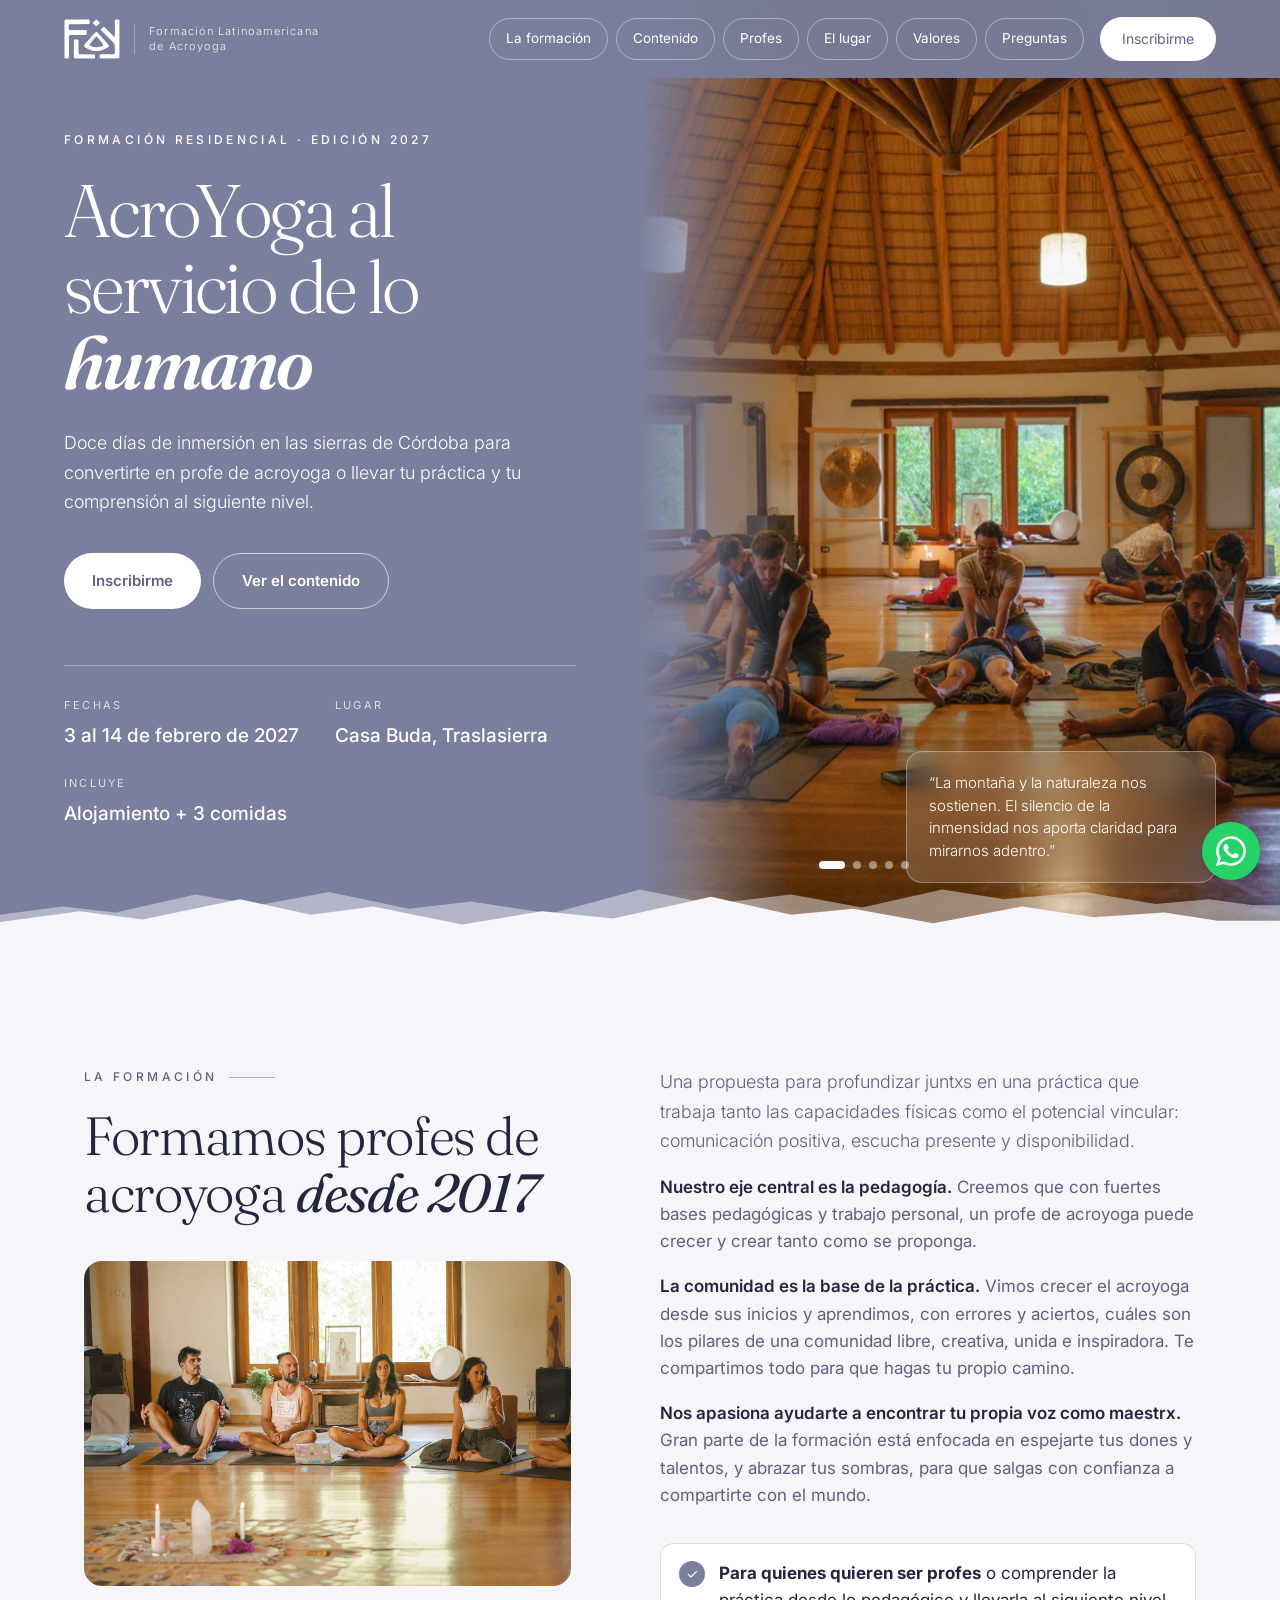
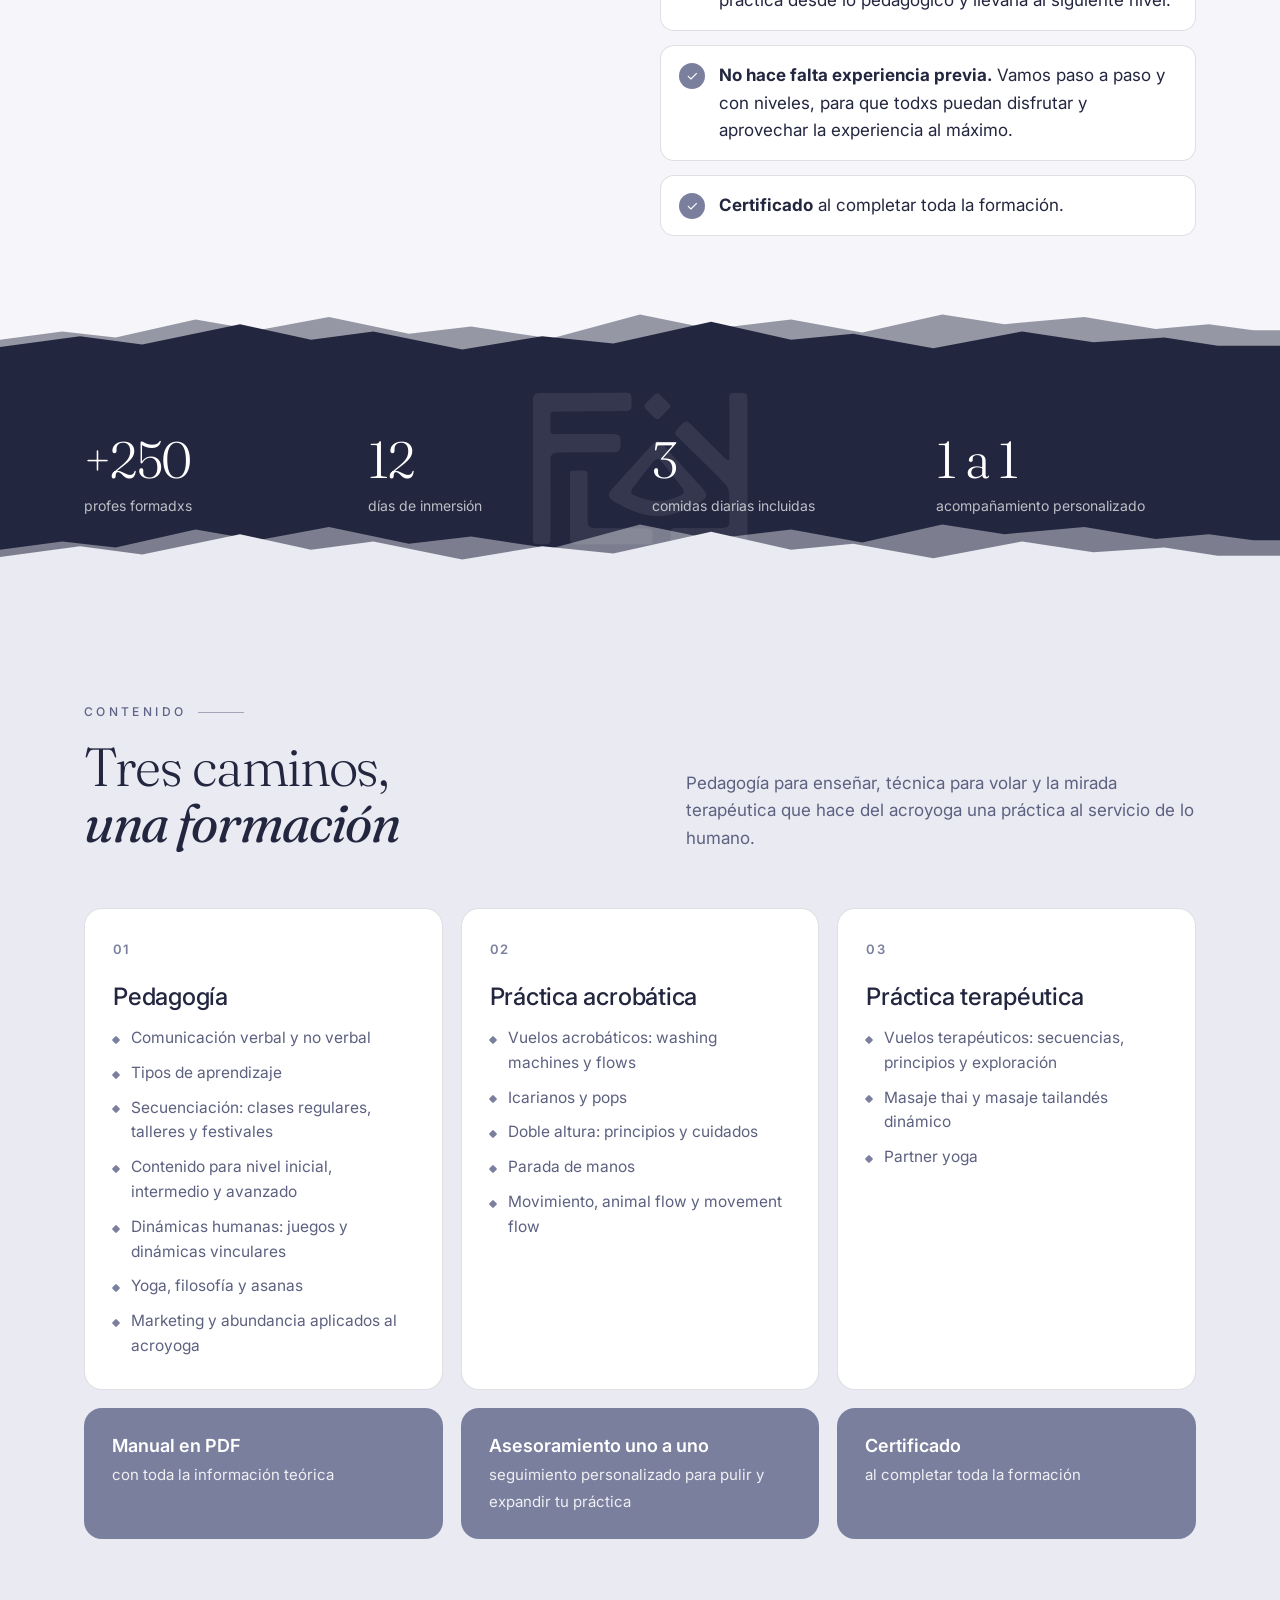
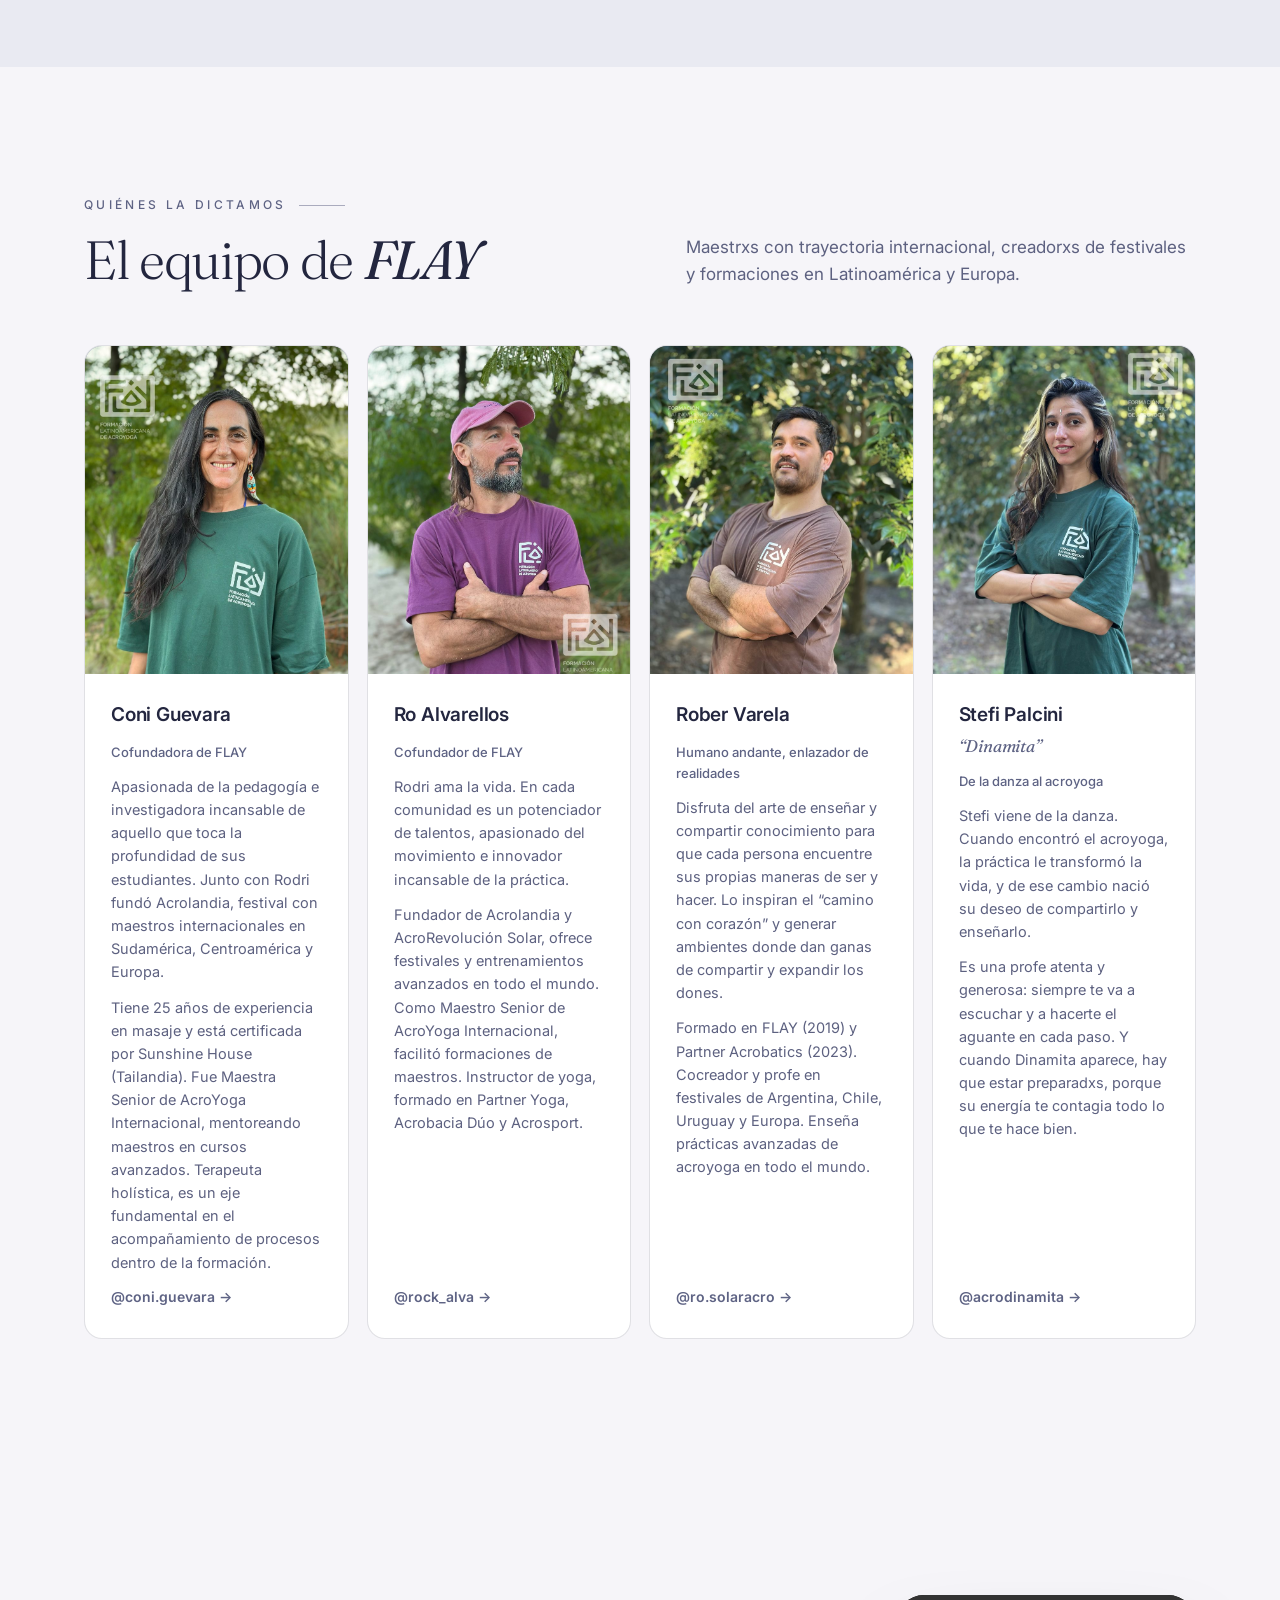
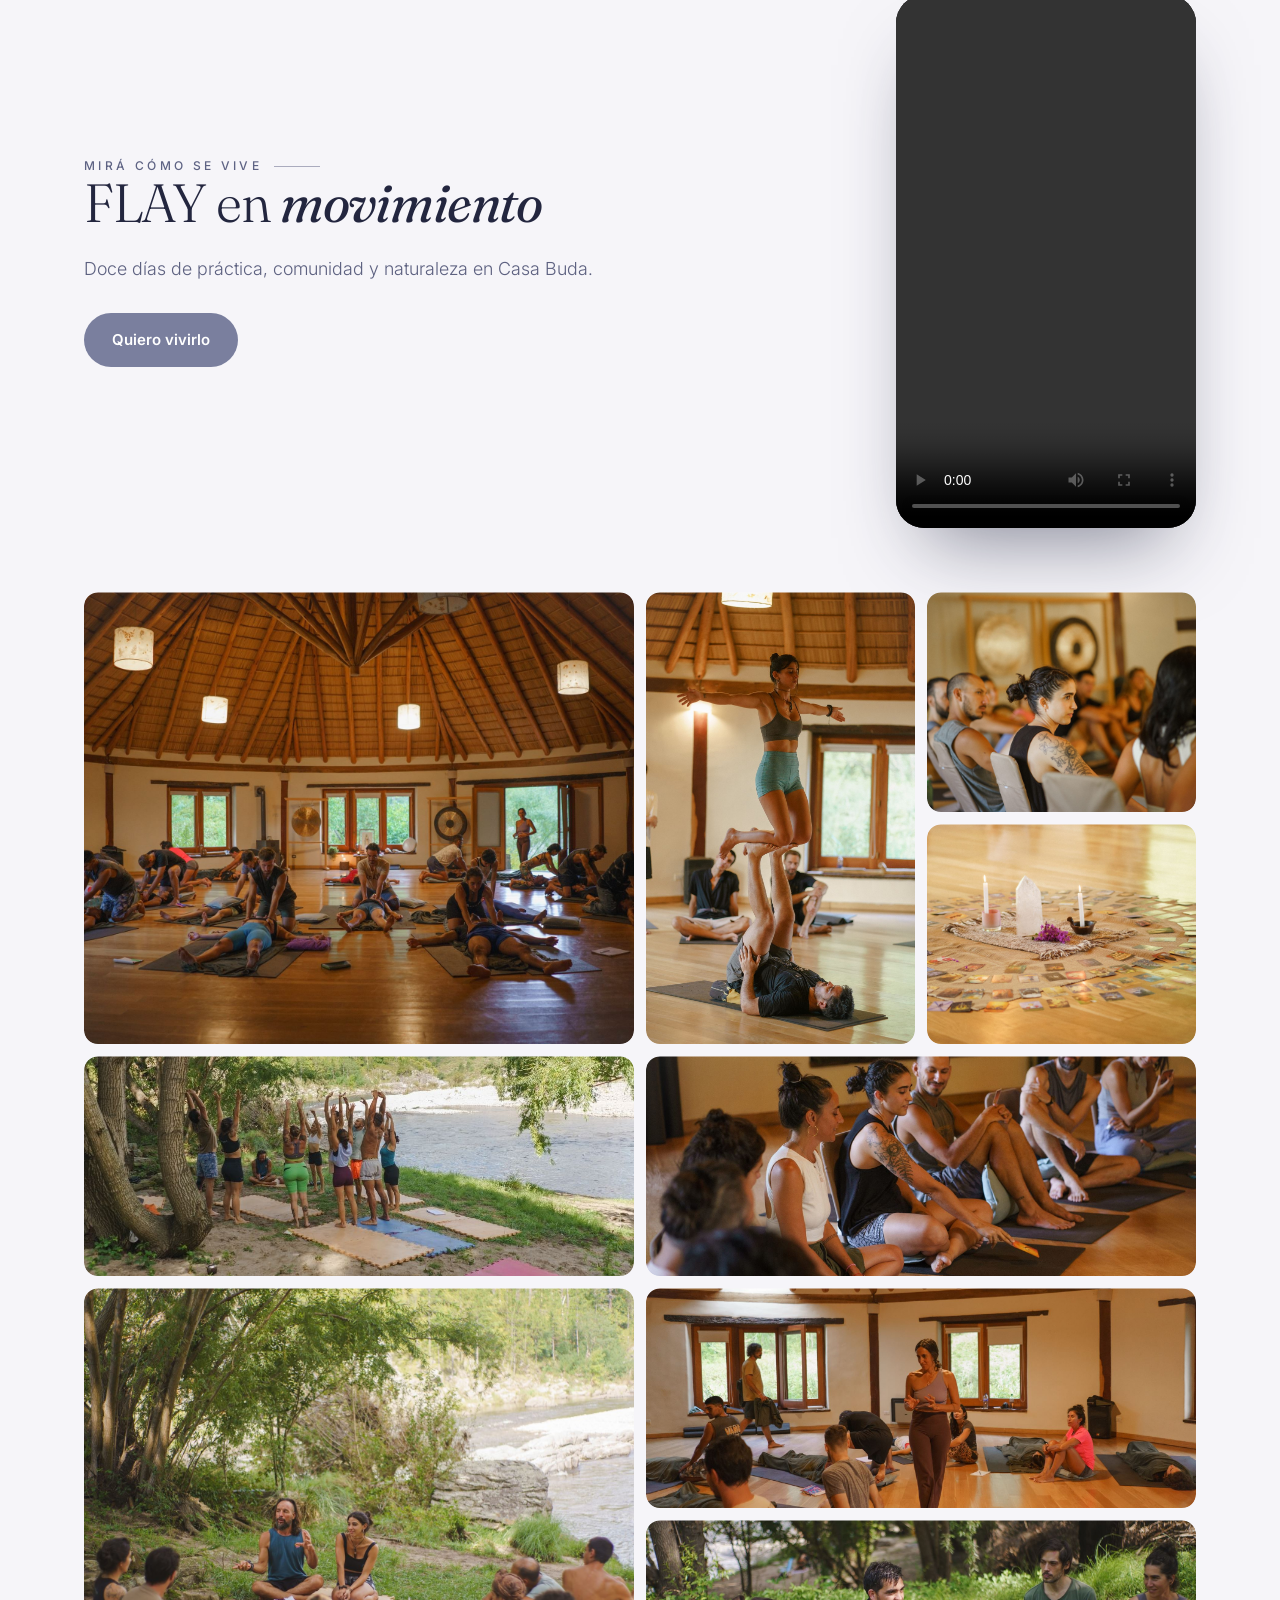
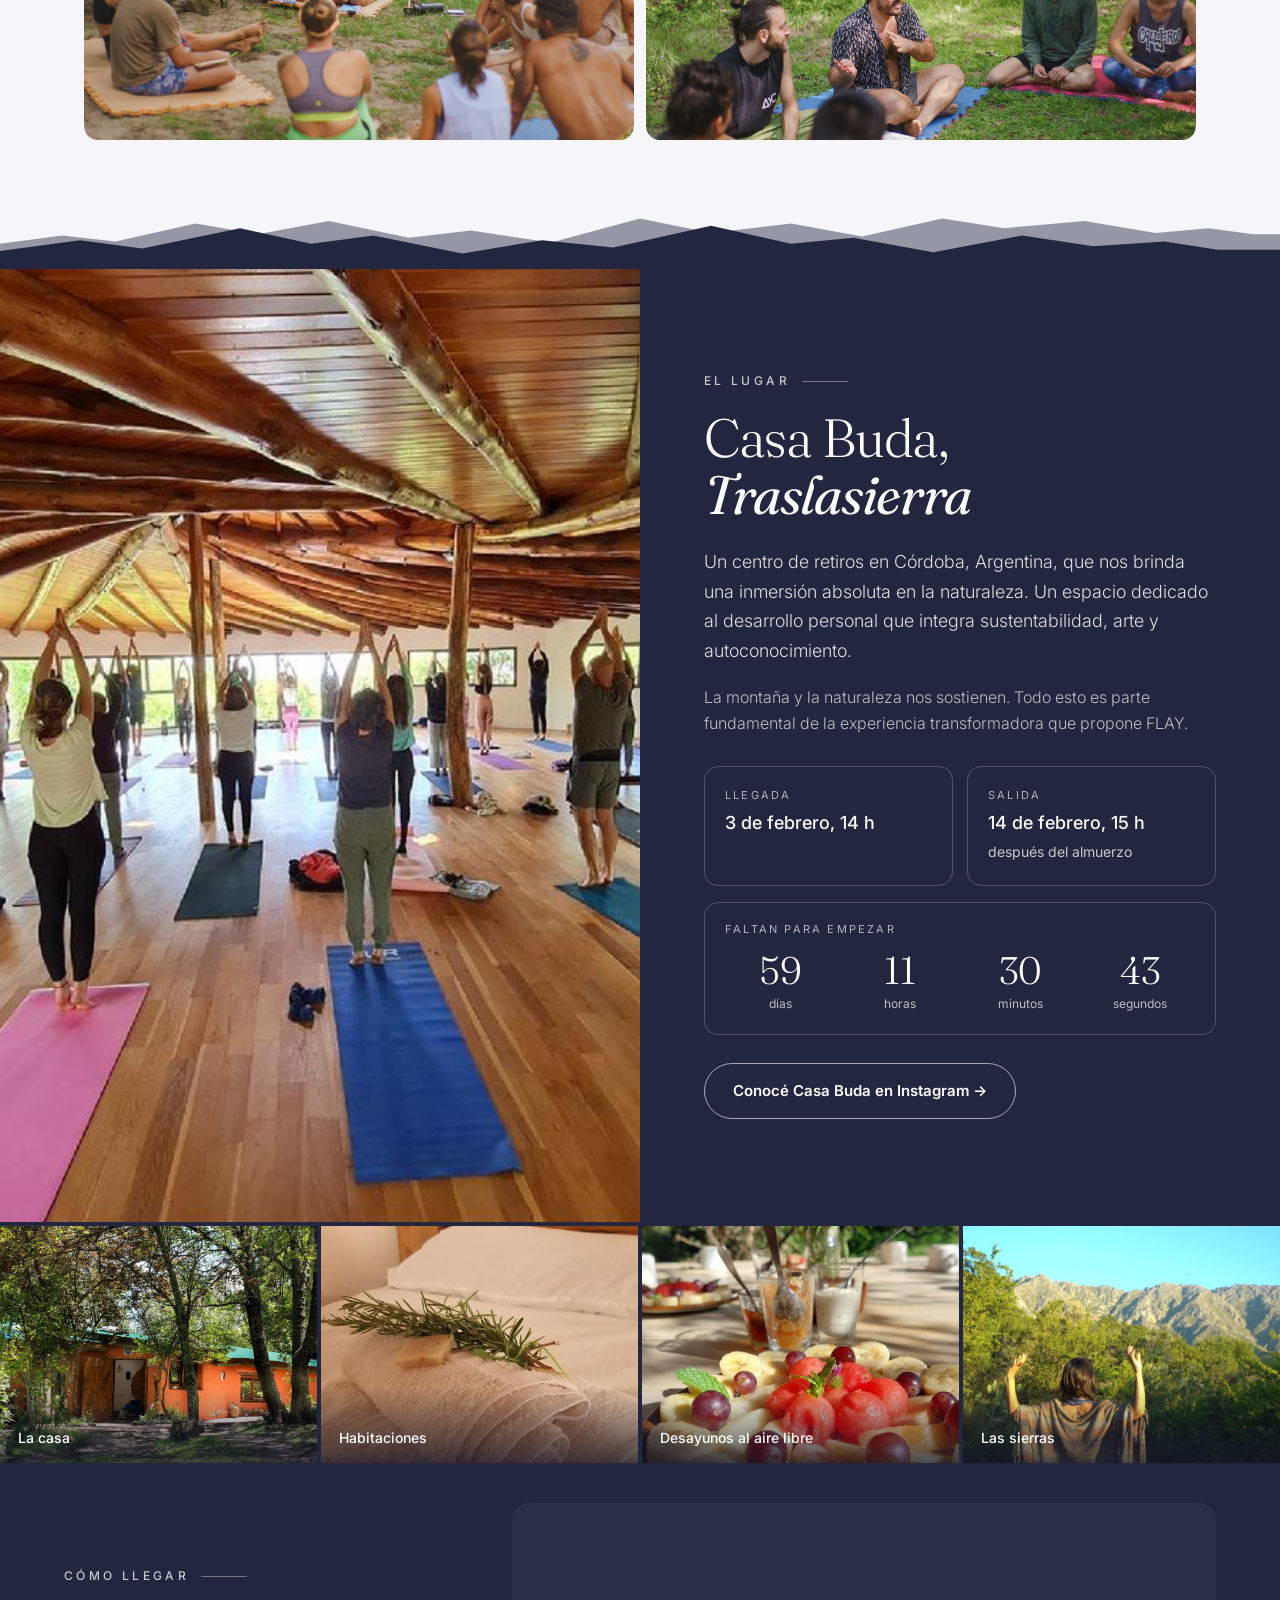
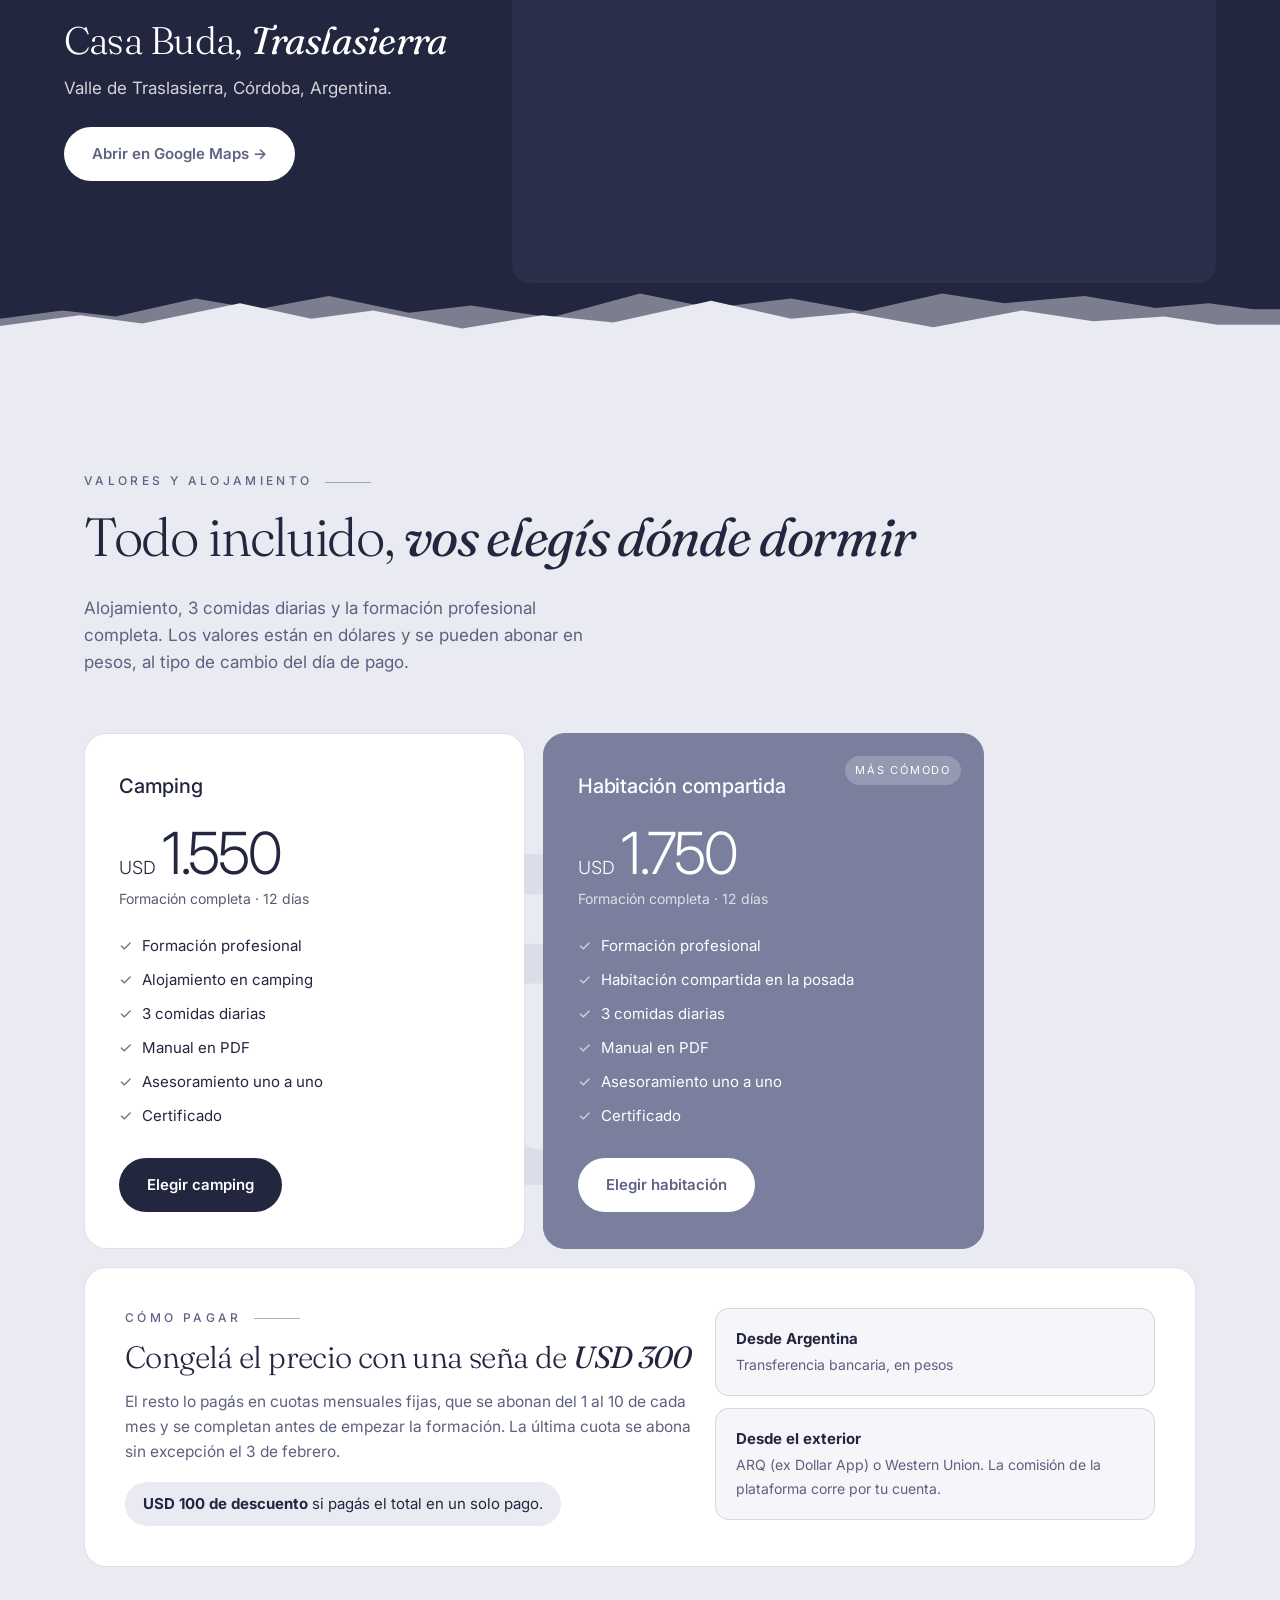
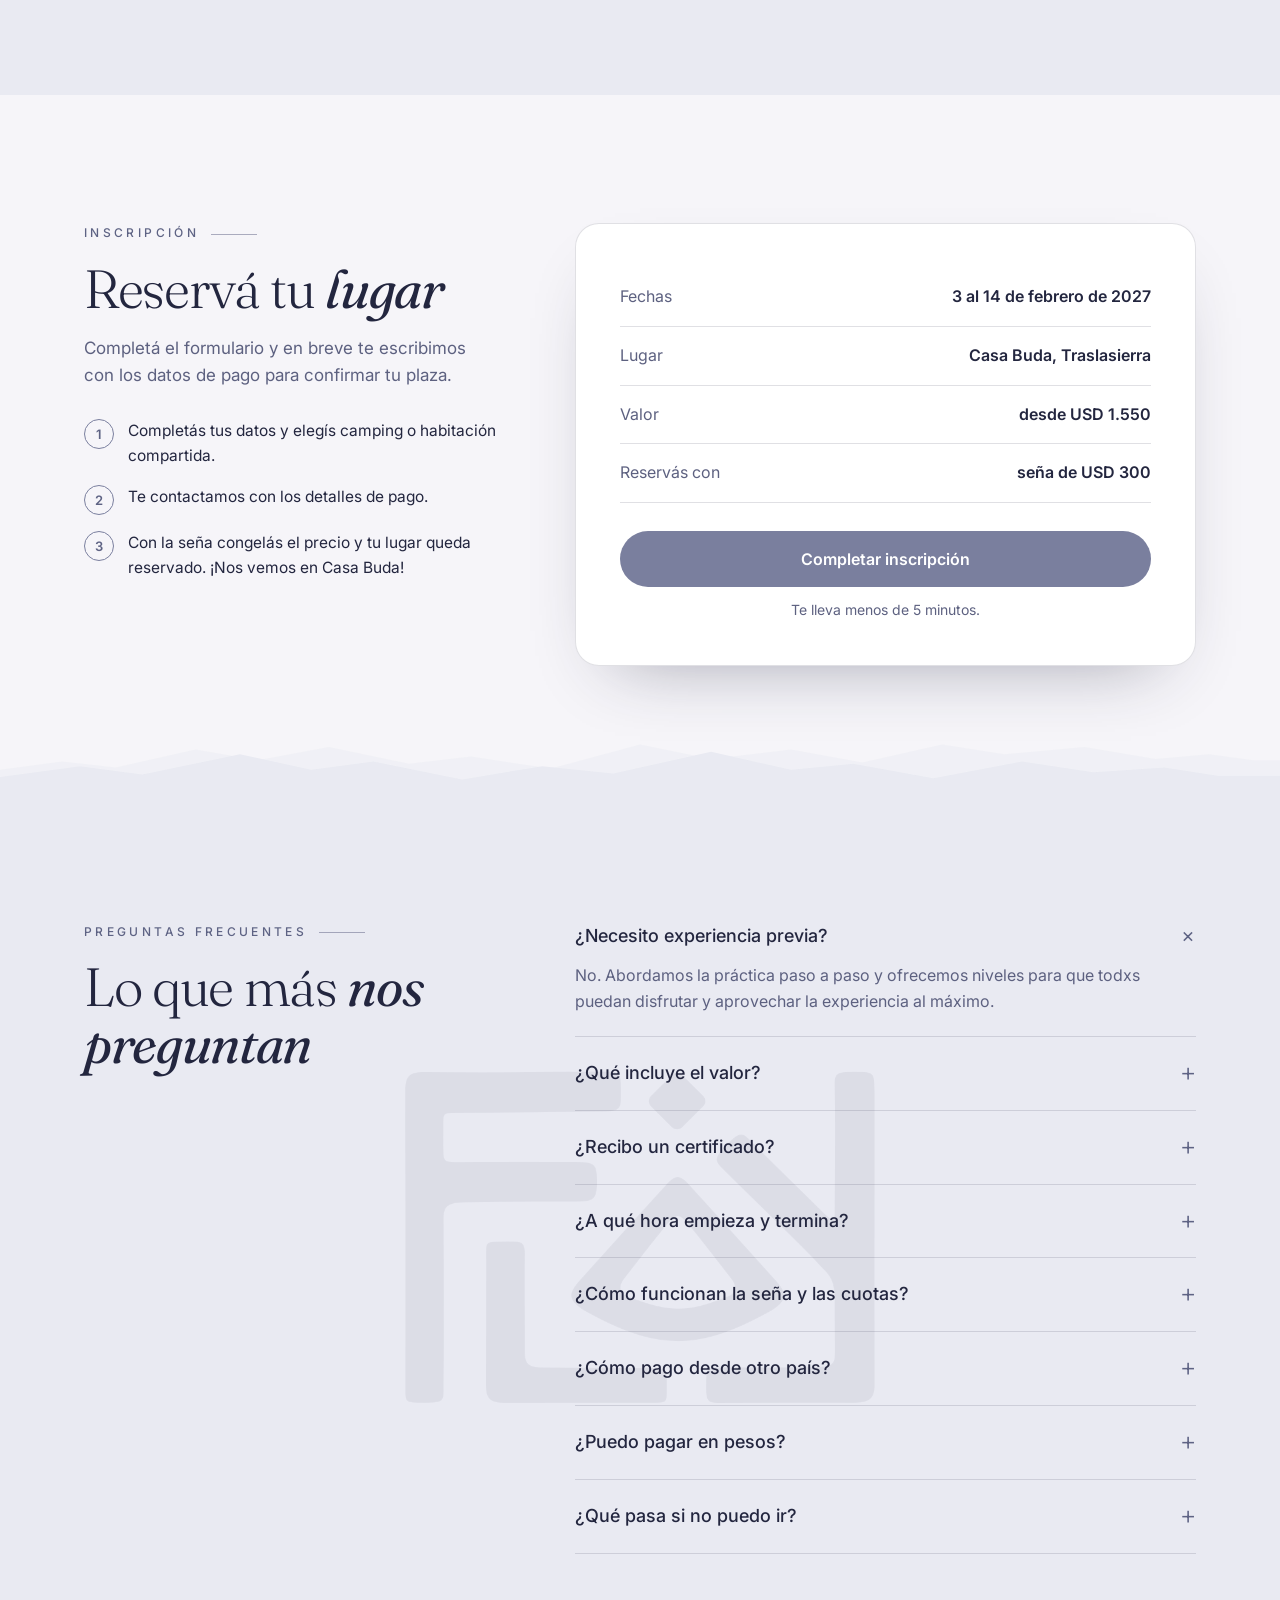
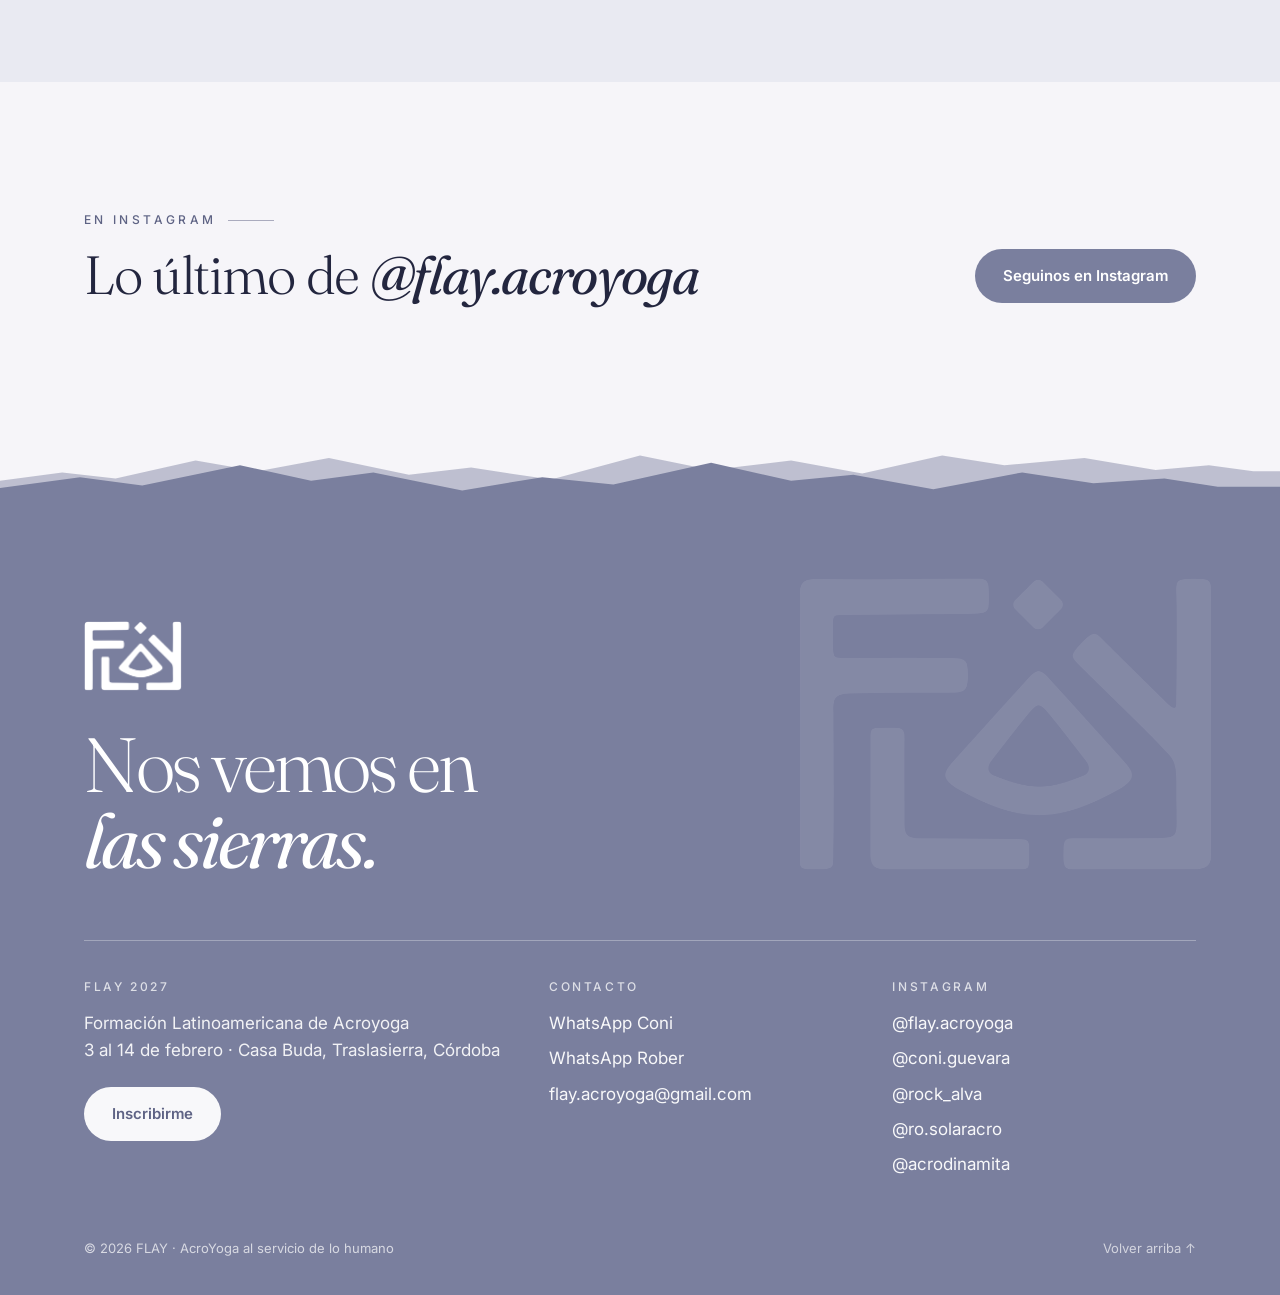
==== commit d98cd694: "Corrige limpieza del WhatsApp Co-Authored-By: Claude Opus 5.5 <noreply@anthropic.com>" ====
--- a/index.html
+++ b/index.html
@@ -15,7 +15,7 @@
 <link rel="preconnect" href="https://fonts.googleapis.com">
 <link rel="preconnect" href="https://fonts.gstatic.com" crossorigin>
 <link href="https://fonts.googleapis.com/css2?family=Fraunces:ital,opsz,wght@0,9..144,300;0,9..144,400;1,9..144,300;1,9..144,400&family=Inter:wght@200;300;400;500;600&display=swap" rel="stylesheet">
-<link rel="stylesheet" href="styles.css?v=26">
+<link rel="stylesheet" href="styles.css?v=27">
 </head>
 <body>
 
@@ -514,6 +514,6 @@
   <svg viewBox="0 0 24 24"><path d="M17.5 14.4c-.3-.1-1.8-.9-2-1-.3-.1-.5-.1-.7.1-.2.3-.8 1-.9 1.2-.2.2-.3.2-.6.1-.3-.1-1.3-.5-2.4-1.5-.9-.8-1.5-1.8-1.7-2.1-.2-.3 0-.5.1-.6l.4-.5c.2-.2.2-.3.3-.5.1-.2 0-.4 0-.5l-.9-2.2c-.2-.6-.5-.5-.7-.5h-.6c-.2 0-.5.1-.8.4-.3.3-1 1-1 2.5s1.1 2.9 1.2 3.1c.1.2 2.1 3.2 5.1 4.5.7.3 1.3.5 1.7.6.7.2 1.4.2 1.900.1.6-.1 1.8-.7 2-1.4.2-.7.2-1.3.2-1.4-.1-.1-.3-.2-.6-.3M12 21.8c-1.8 0-3.5-.5-5-1.4l-.4-.2-3.7 1 1-3.6-.2-.4c-1-1.6-1.5-3.4-1.5-5.2 0-5.4 4.4-9.8 9.8-9.8 2.6 0 5.1 1 6.9 2.9 1.9 1.900 2.9 4.300 2.900 6.900 0 5.4-4.4 9.8-9.8 9.8m8.4-18.2C18.1 1.3 15.2.1 12 .1 5.5.1.1 5.4.1 12c0 2.1.5 4.1 1.6 5.9L0 24l6.3-1.6c1.7.9 3.7 1.4 5.700 1.400 6.600 0 11.900-5.300 11.900-11.900 0-3.200-1.200-6.200-3.500-8.300"/></svg>
 </a>
 
-<script src="app.js?v=26"></script>
+<script src="app.js?v=27"></script>
 </body>
 </html>
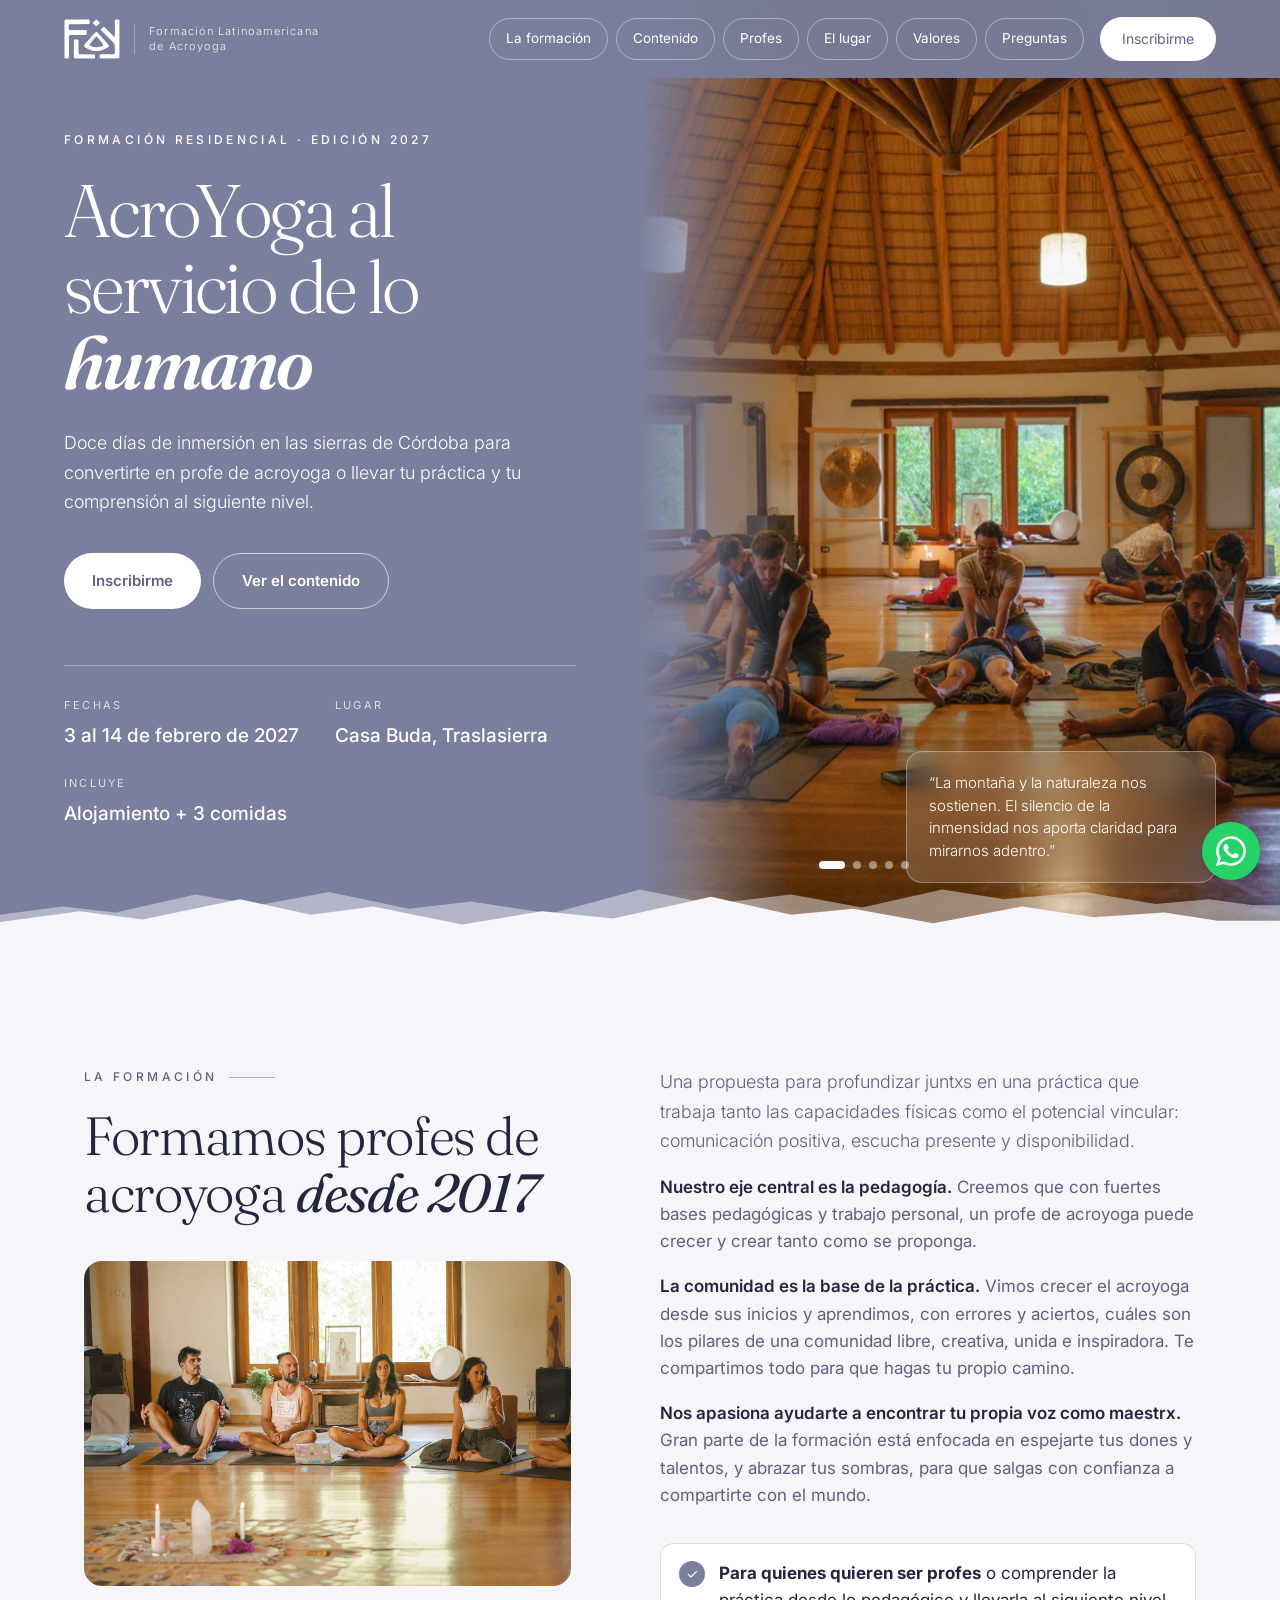
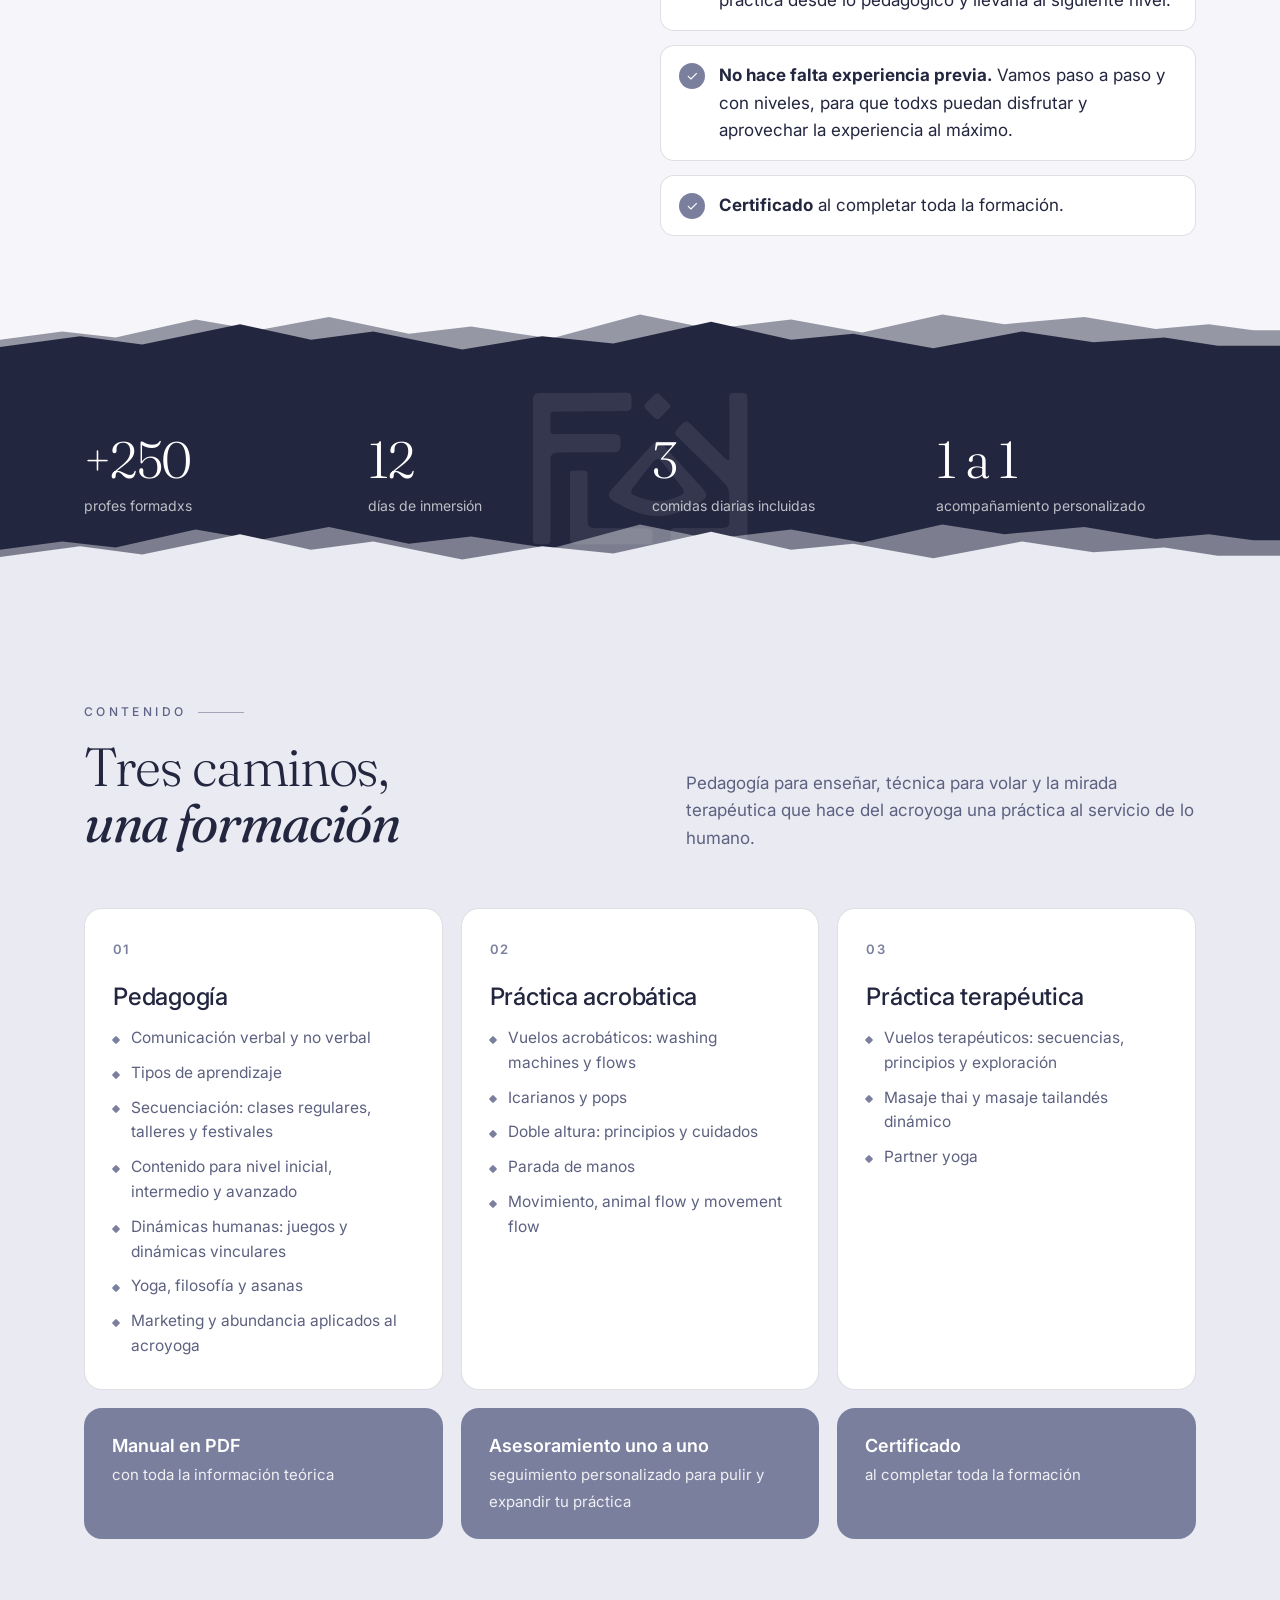
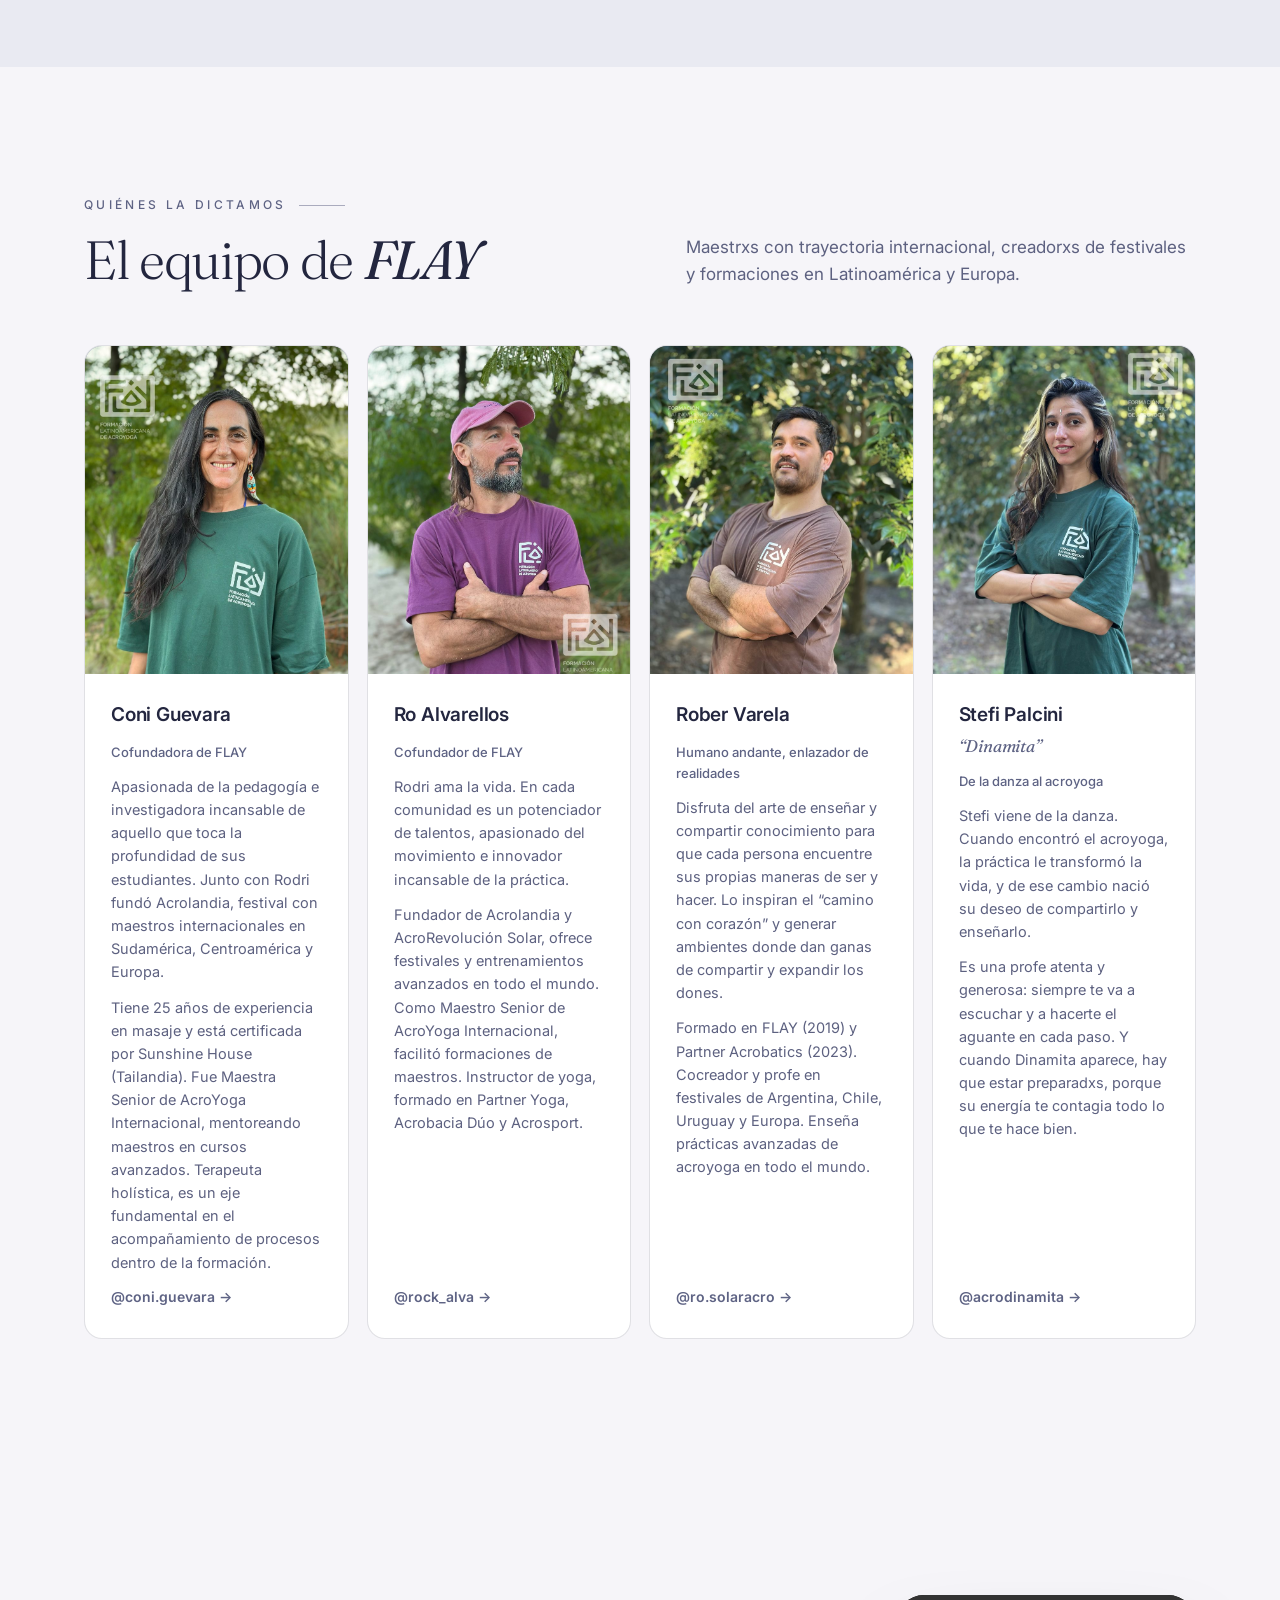
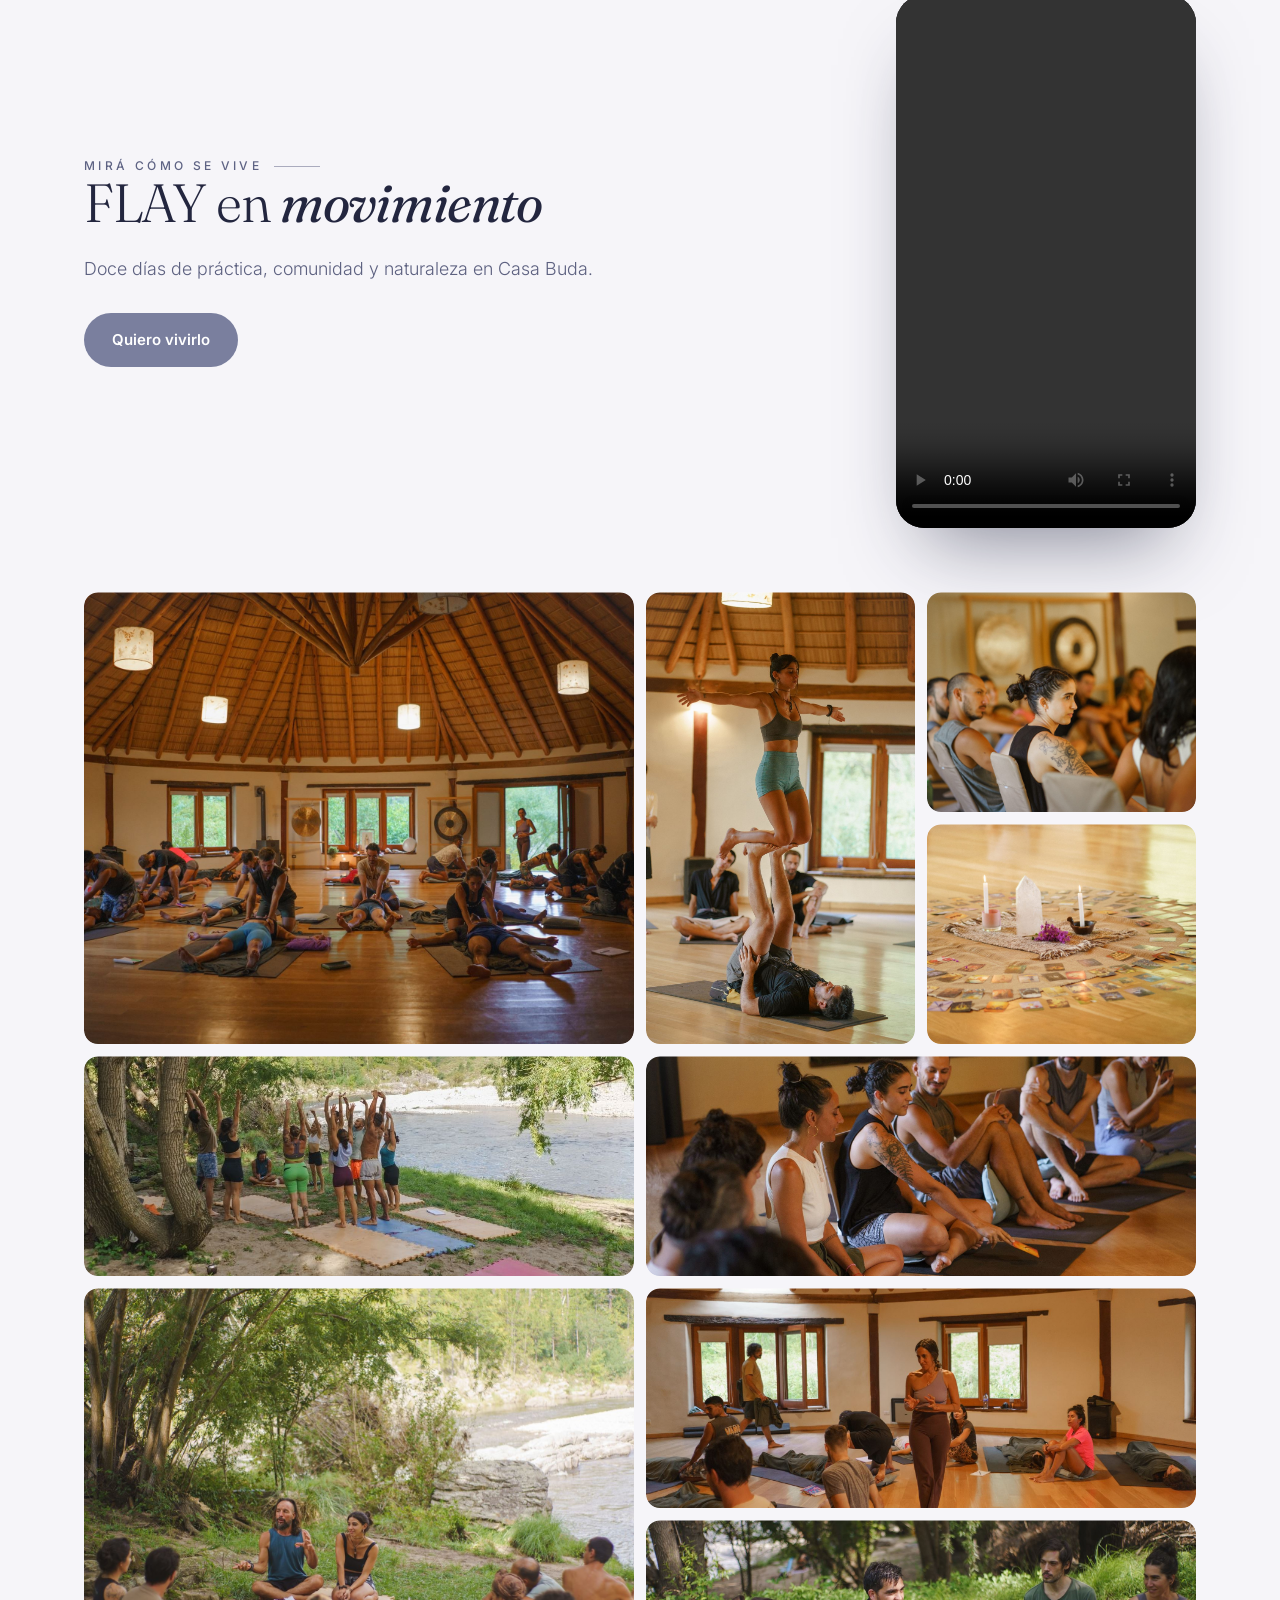
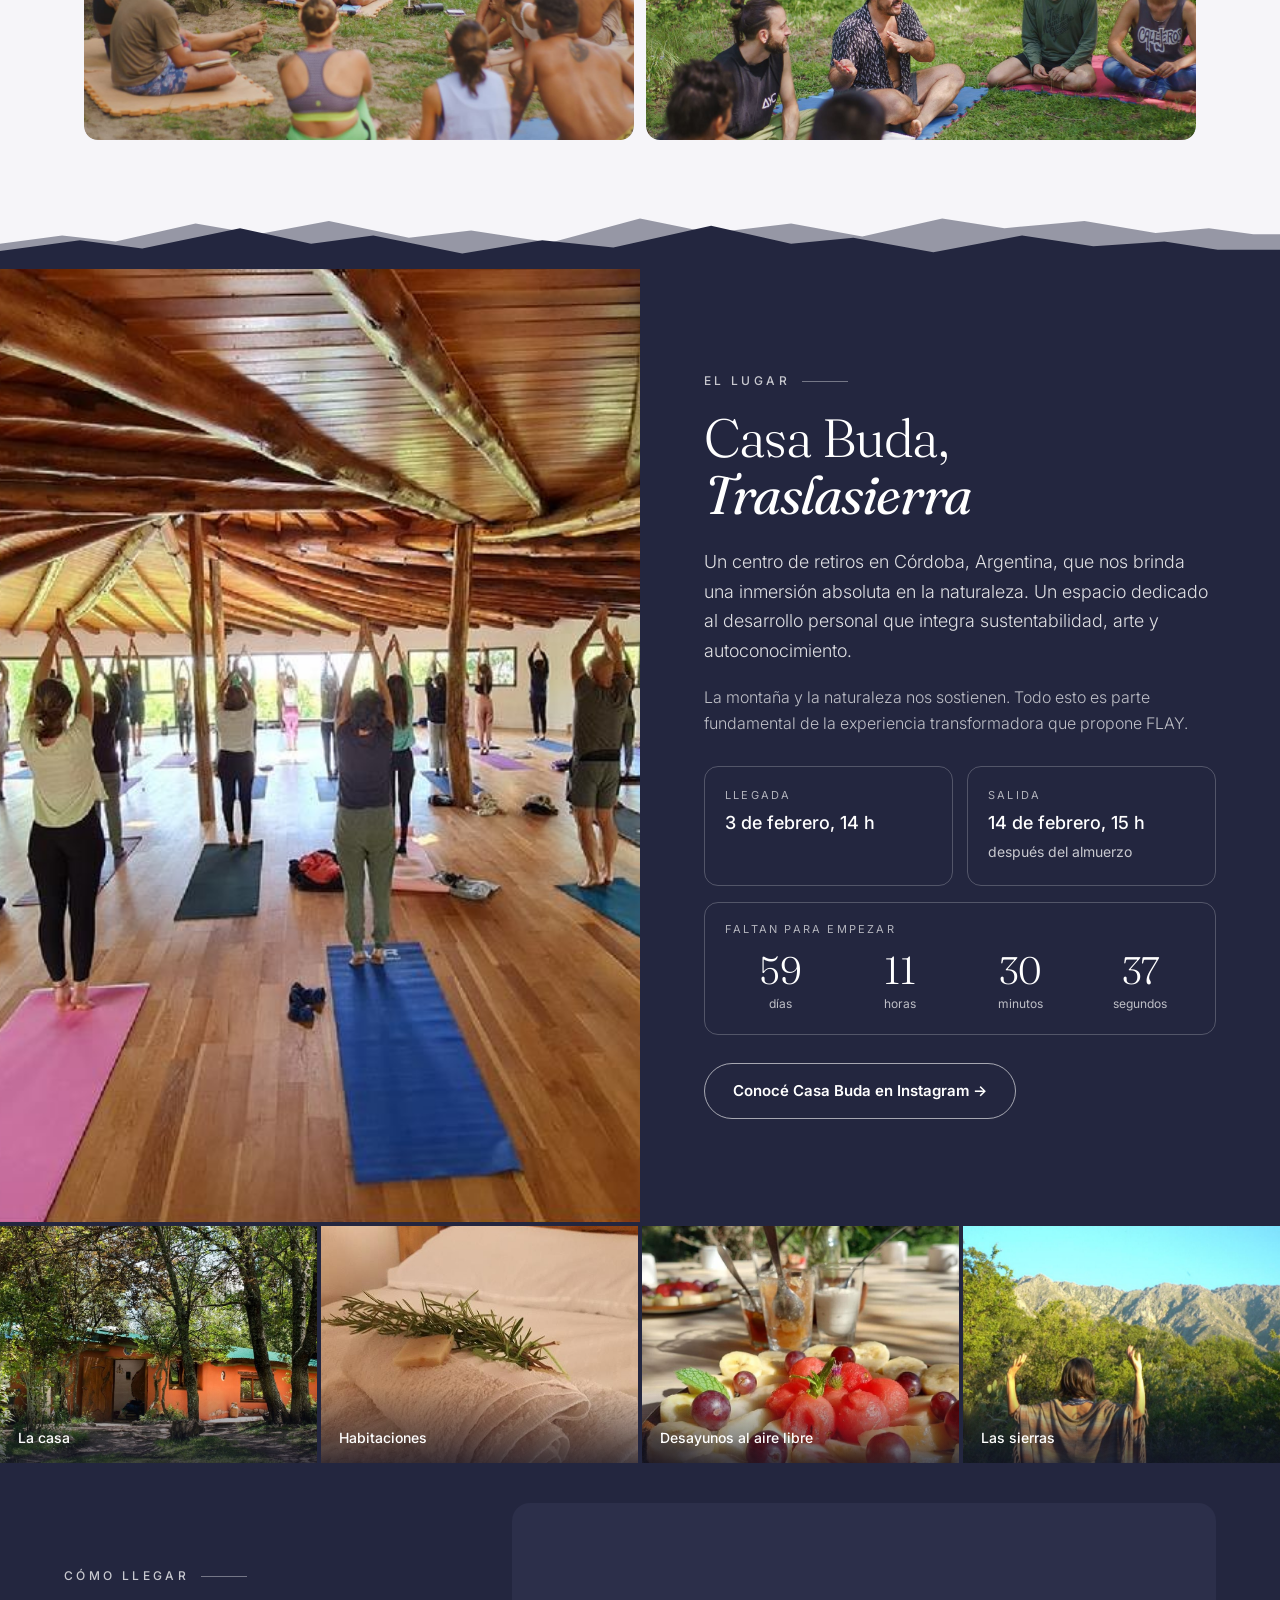
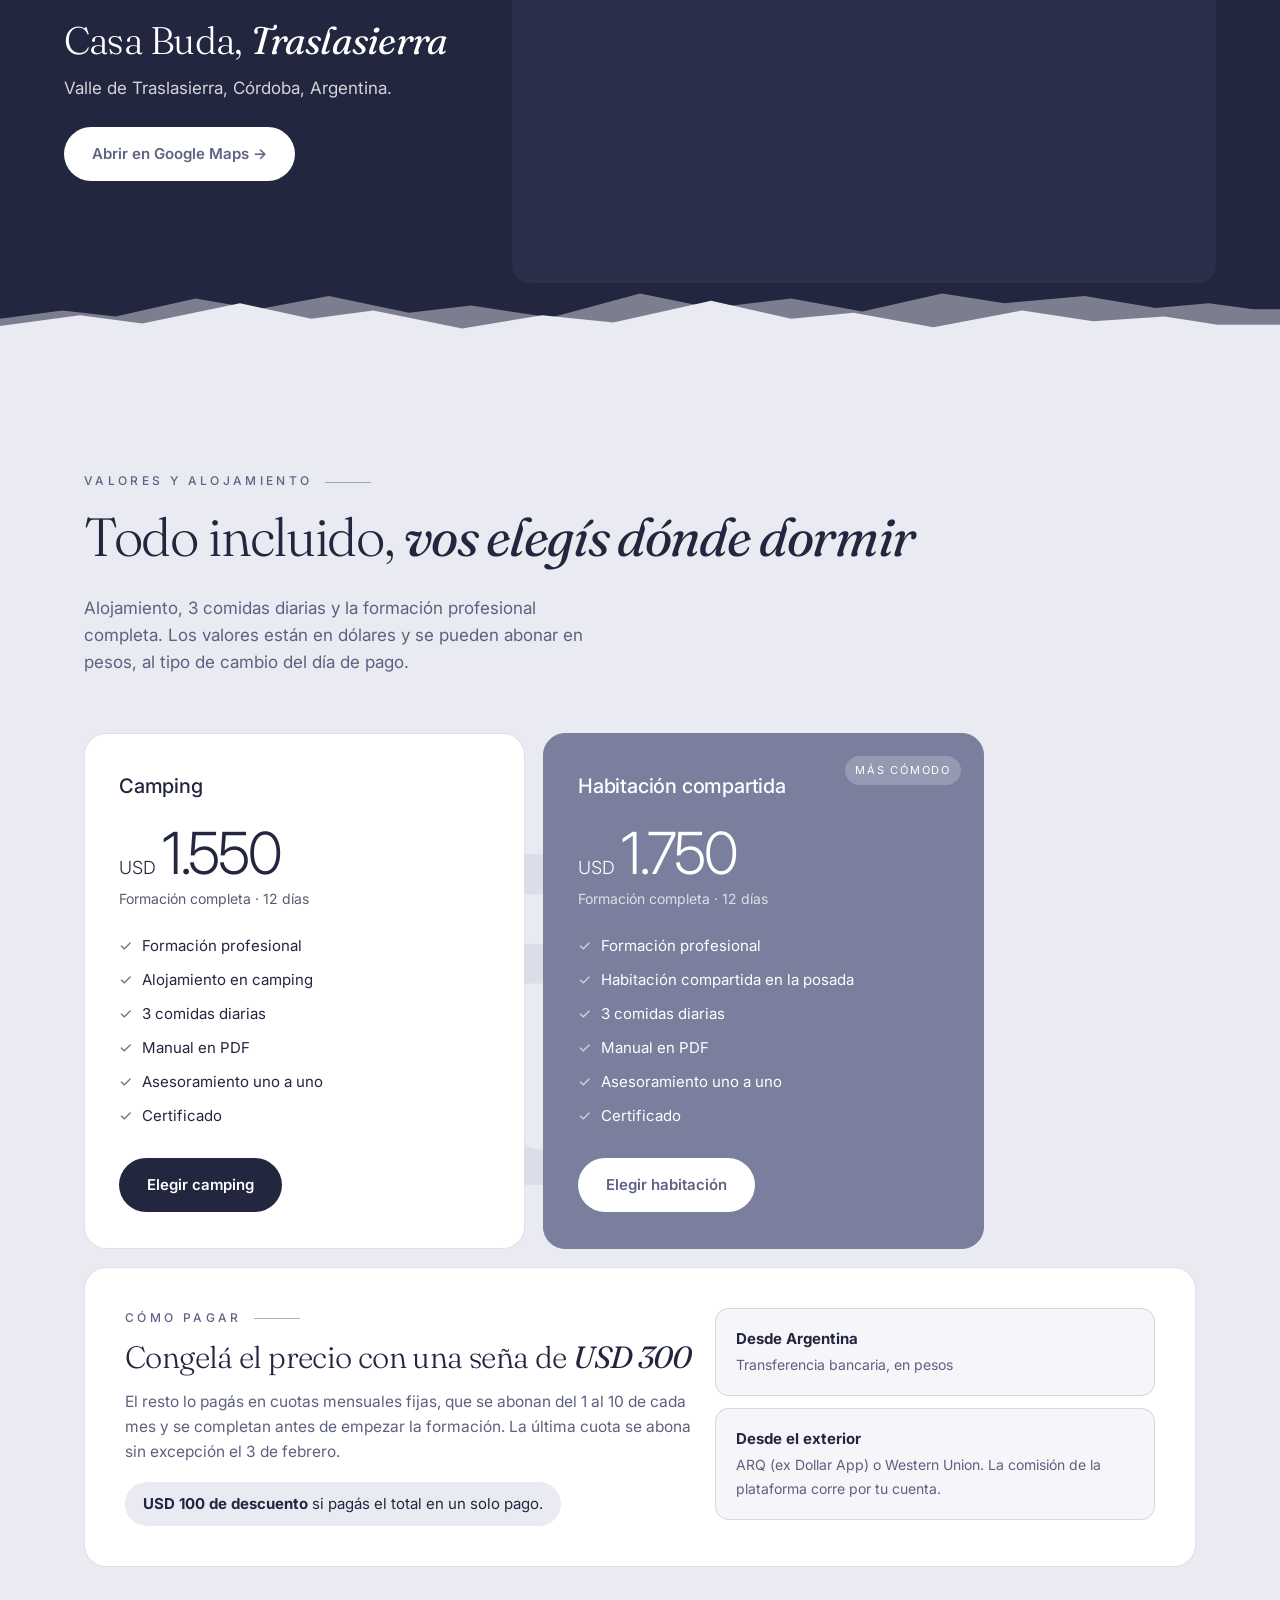
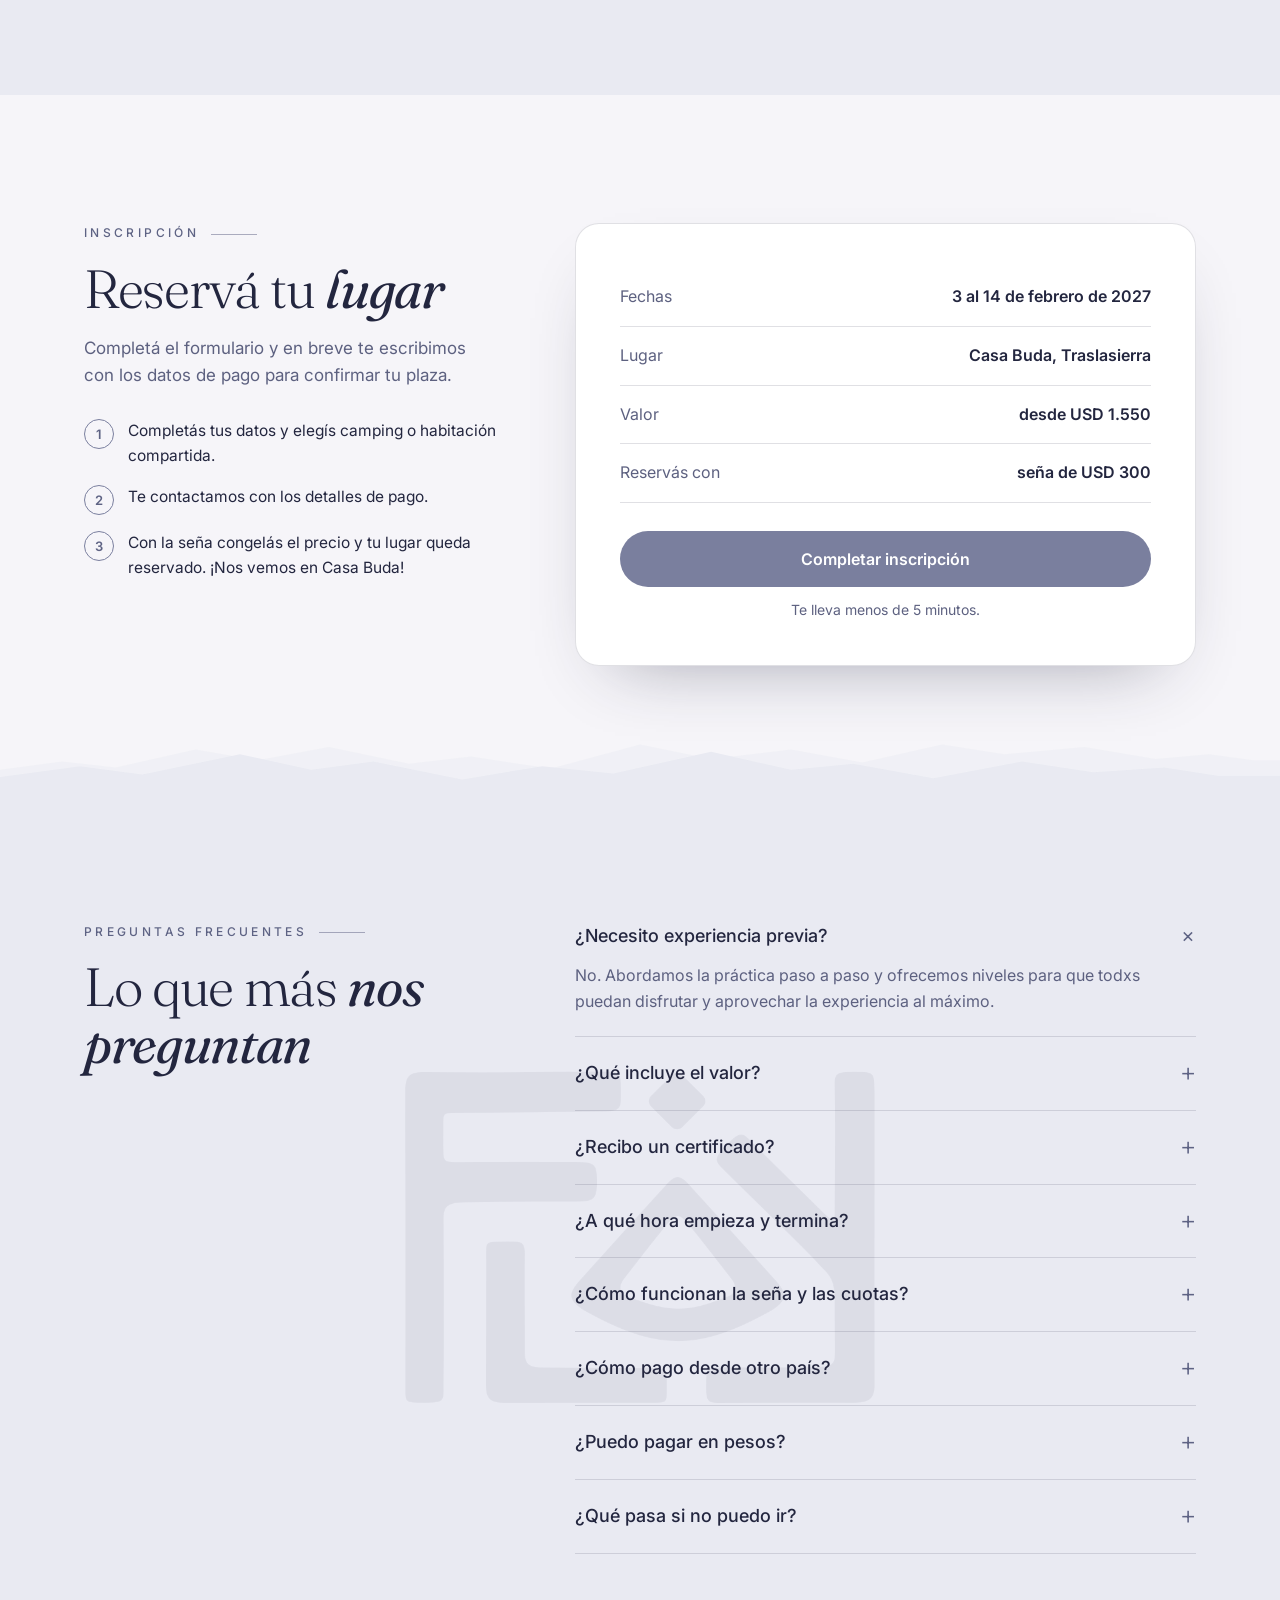
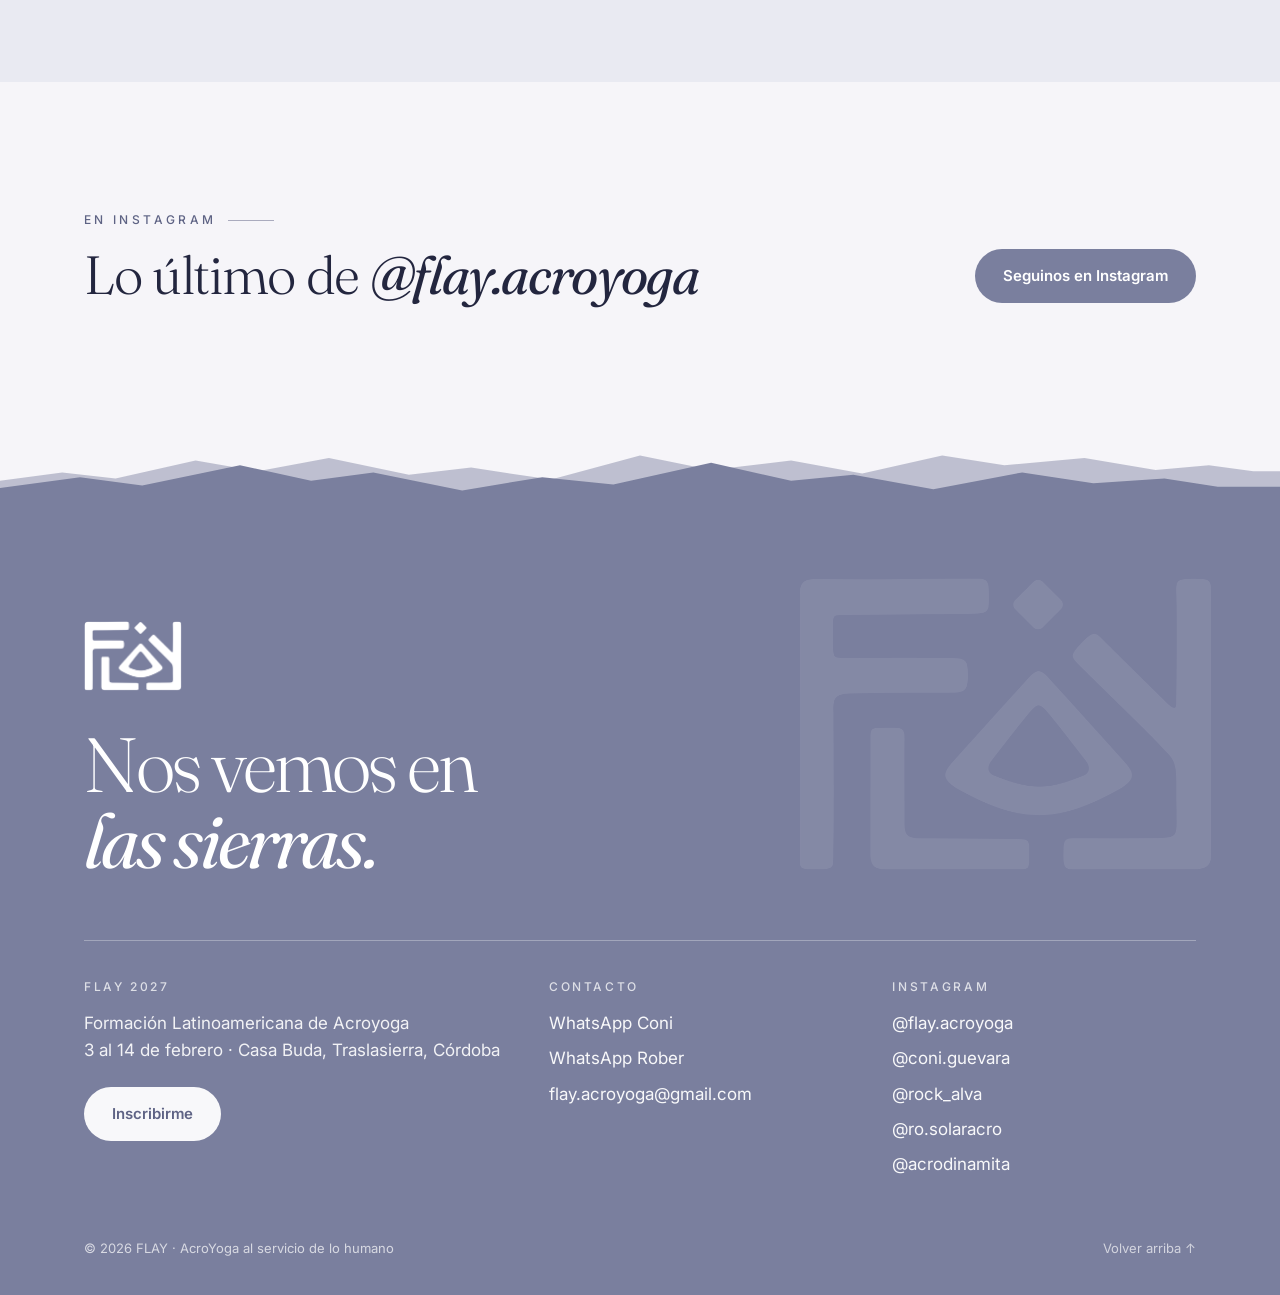
==== commit a4ec0956: "Web oficial en flayacroyoga.com: dominio propio, sin modo borrador Co-Authored-By: Claude Opus 5.5 <" ====
--- a/index.html
+++ b/index.html
@@ -7,10 +7,11 @@
 <meta name="description" content="FLAY 2027: formación residencial de acroyoga del 3 al 14 de febrero en Casa Buda, Traslasierra (Córdoba). Alojamiento, 3 comidas diarias y formación profesional.">
 <meta property="og:title" content="FLAY · Formación Latinoamericana de Acroyoga 2027">
 <meta property="og:description" content="Formación residencial · 3 al 14 de febrero 2027 · Casa Buda, Traslasierra, Córdoba">
-<meta property="og:image" content="img/equipo.jpg">
+<meta property="og:image" content="https://flayacroyoga.com/img/equipo.jpg">
 <meta name="theme-color" content="#7A7F9E">
-<!-- BORRADOR: quitar esta línea cuando la web sea oficial -->
-<meta name="robots" content="noindex, nofollow">
+<link rel="canonical" href="https://flayacroyoga.com/">
+<meta property="og:url" content="https://flayacroyoga.com/">
+<meta property="og:type" content="website">
 <link rel="icon" href="img/logo.png">
 <link rel="preconnect" href="https://fonts.googleapis.com">
 <link rel="preconnect" href="https://fonts.gstatic.com" crossorigin>
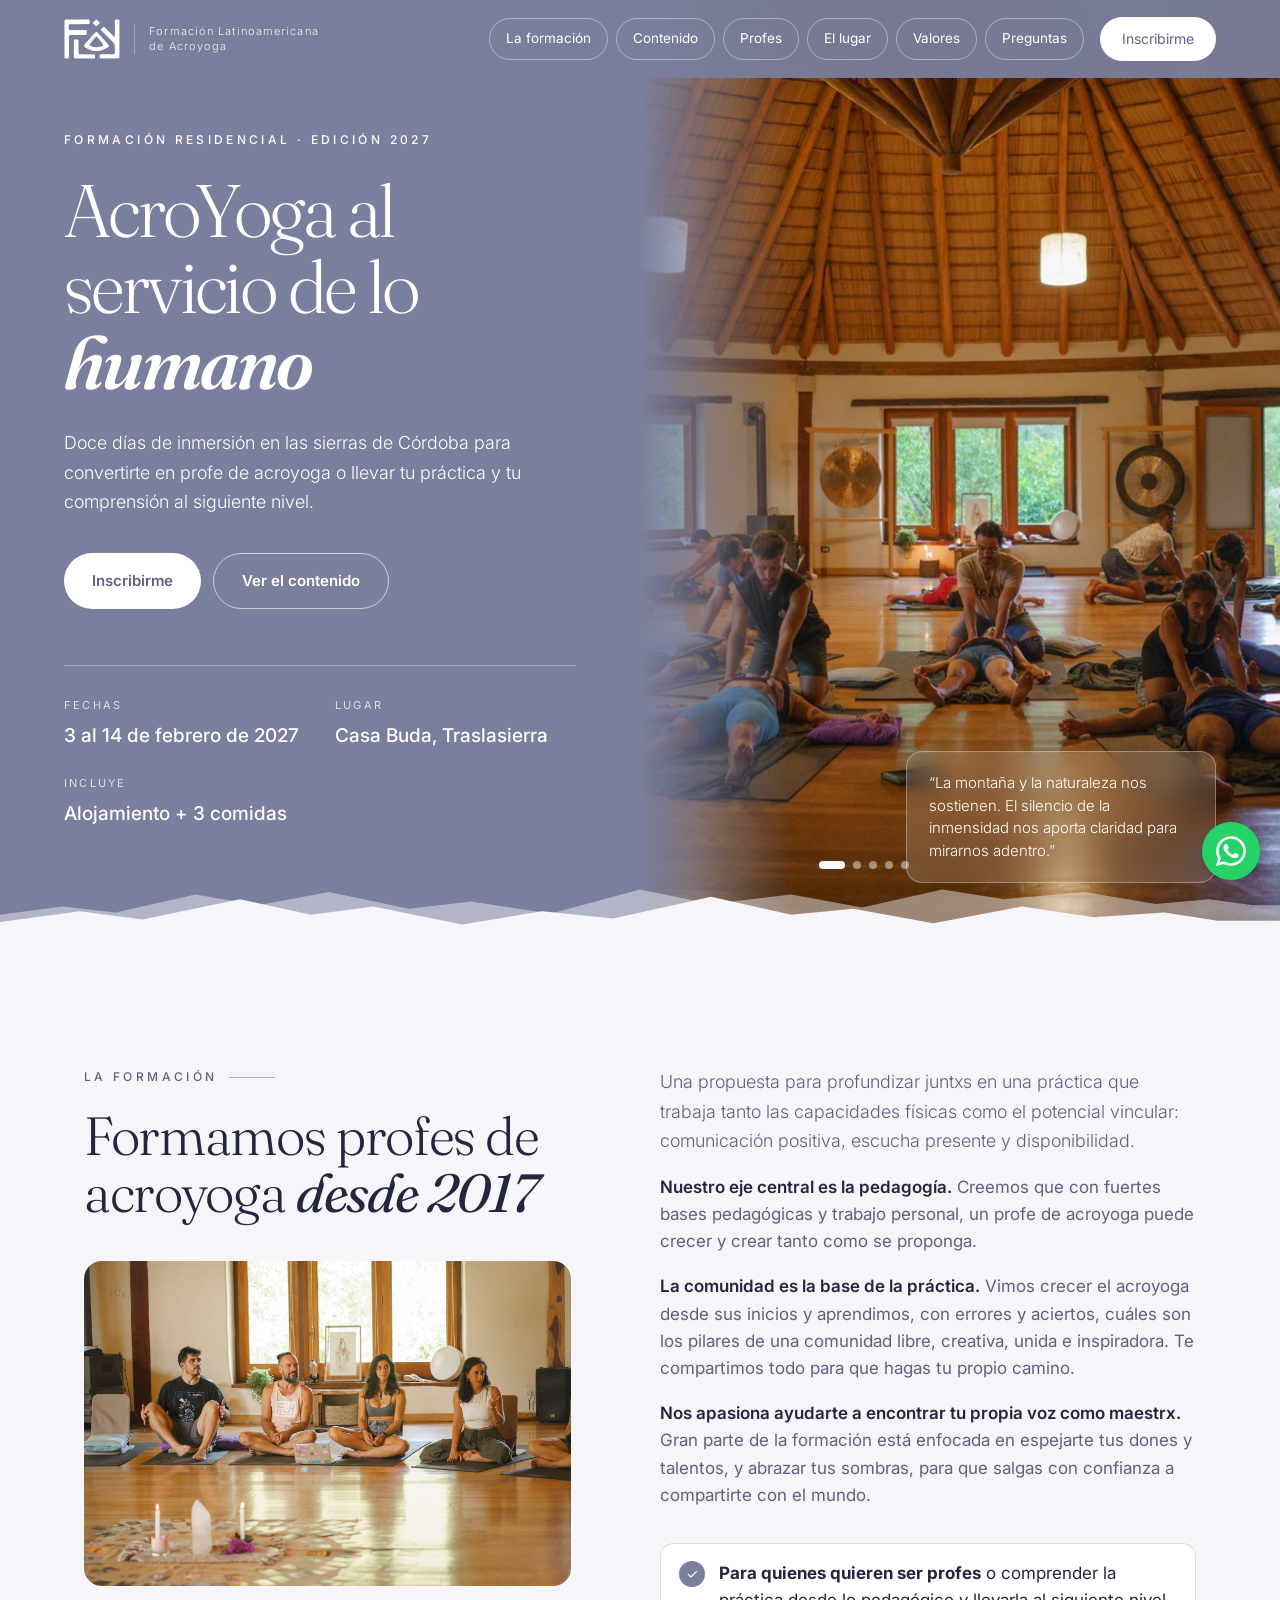
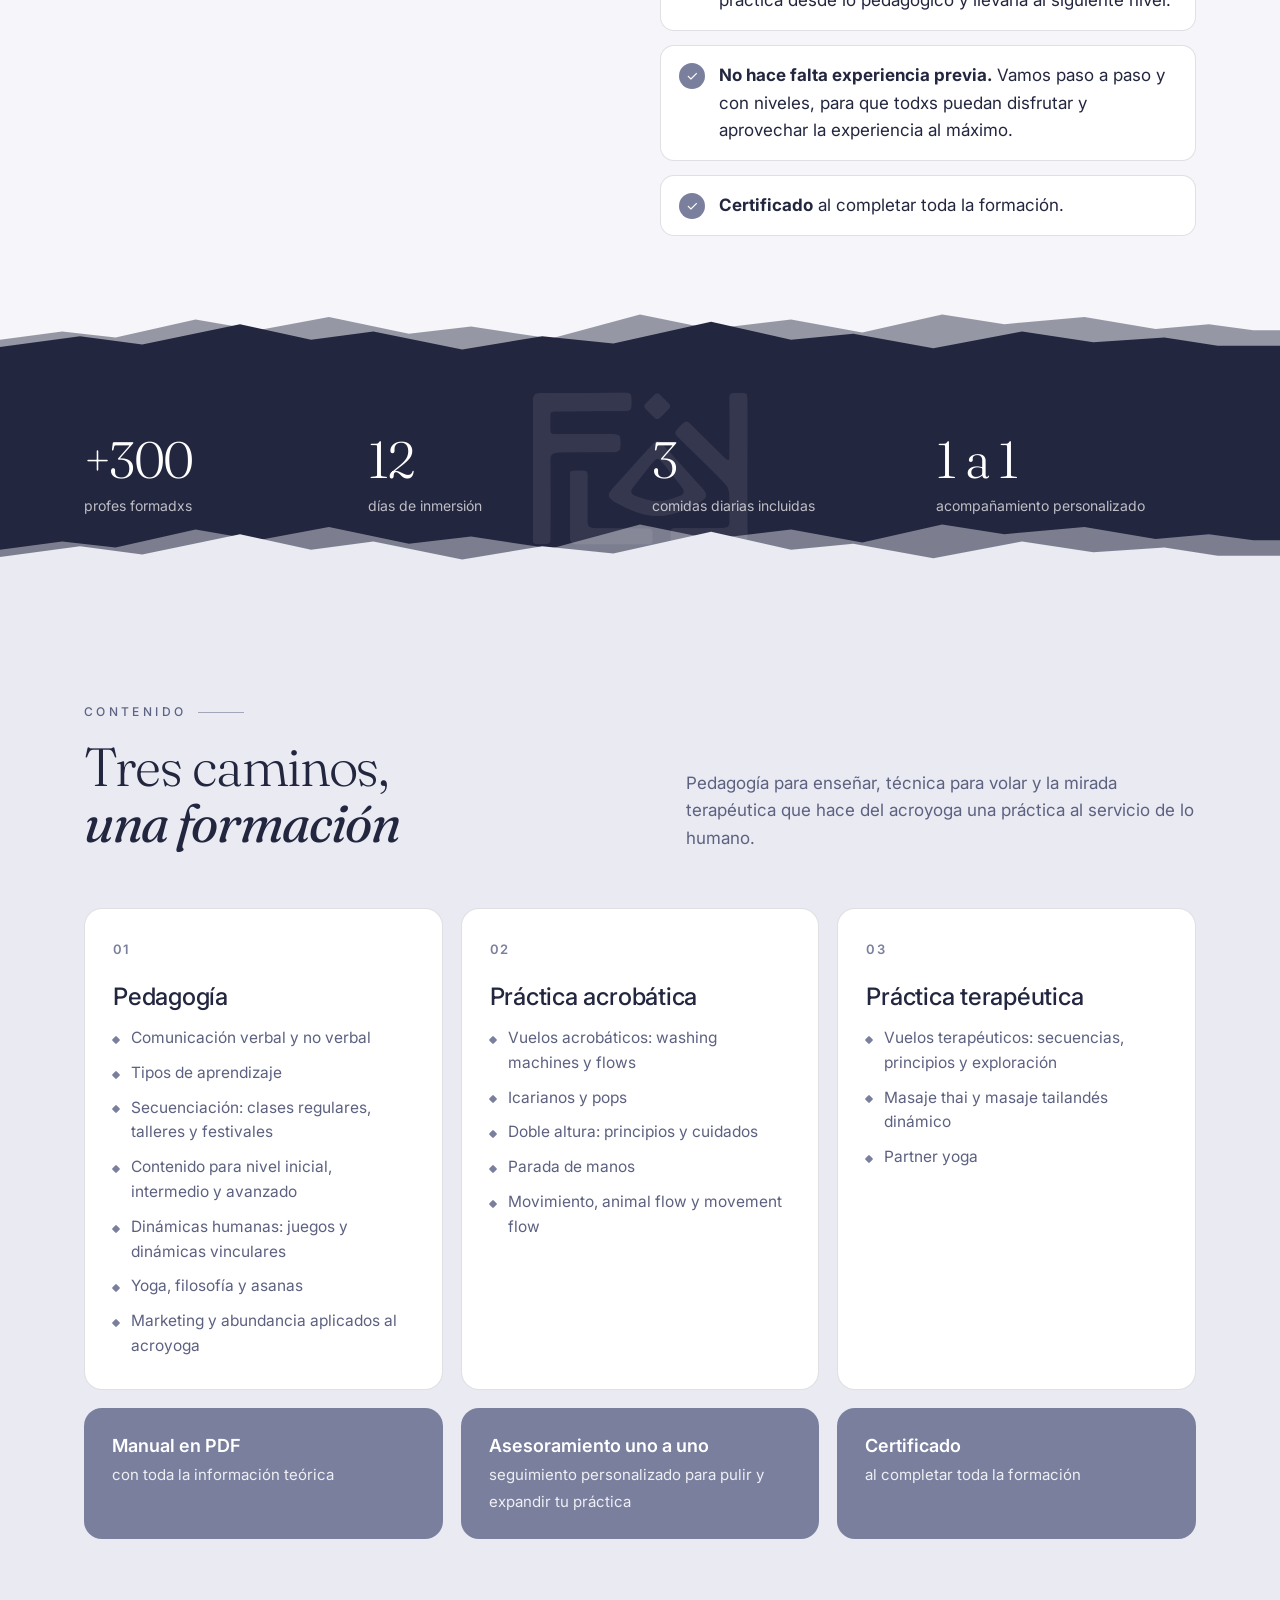
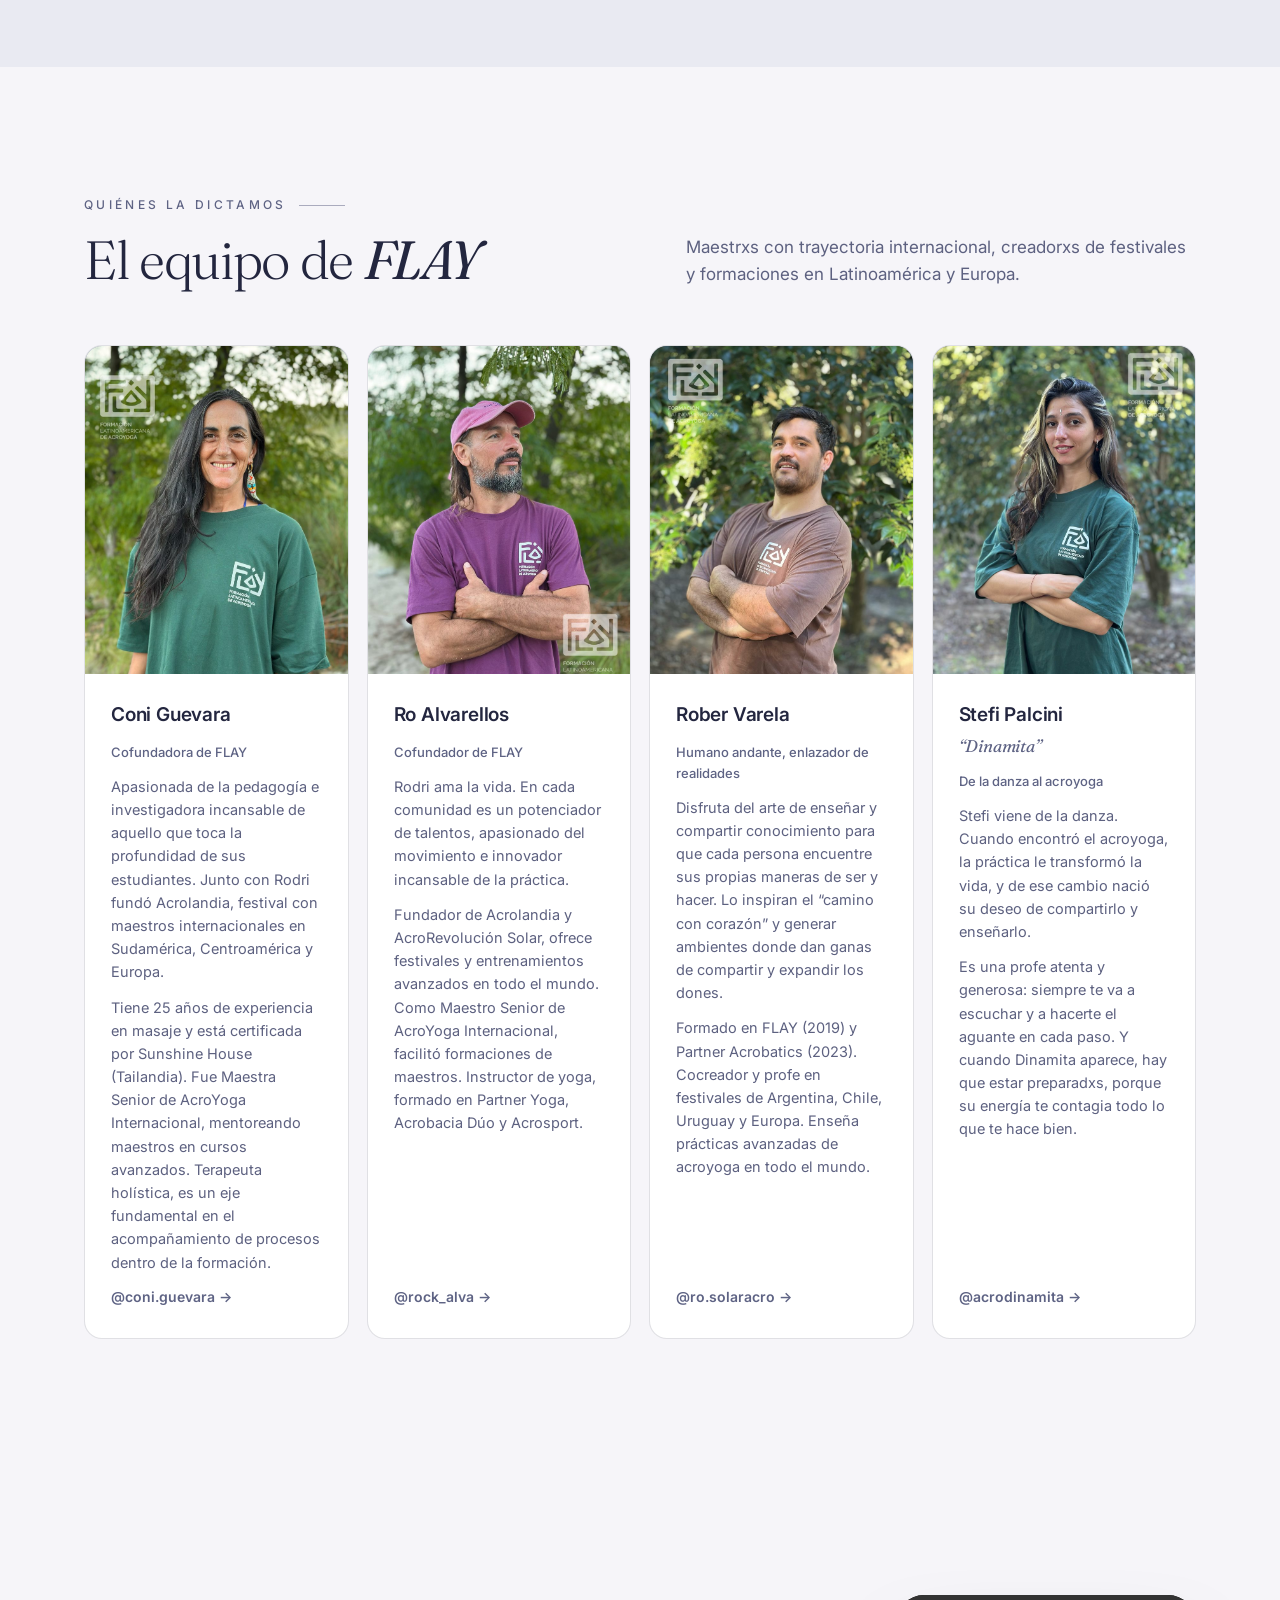
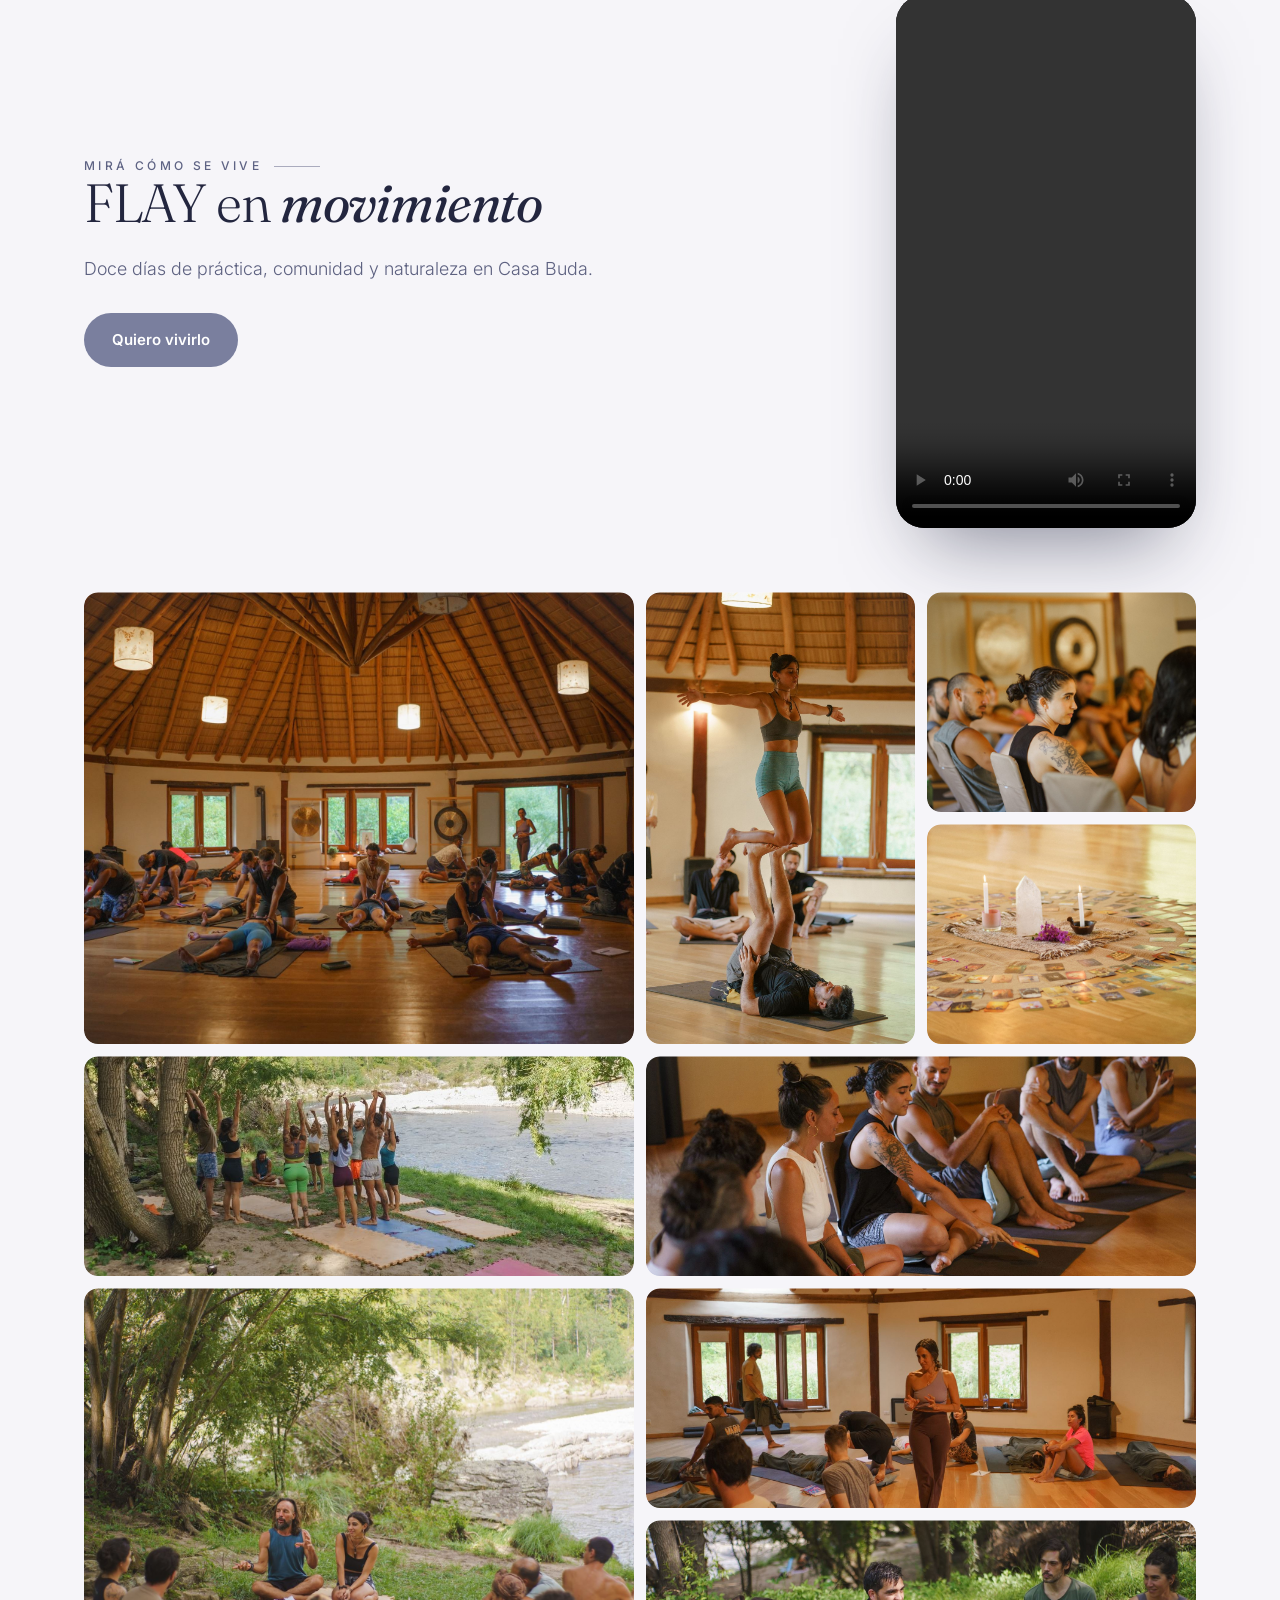
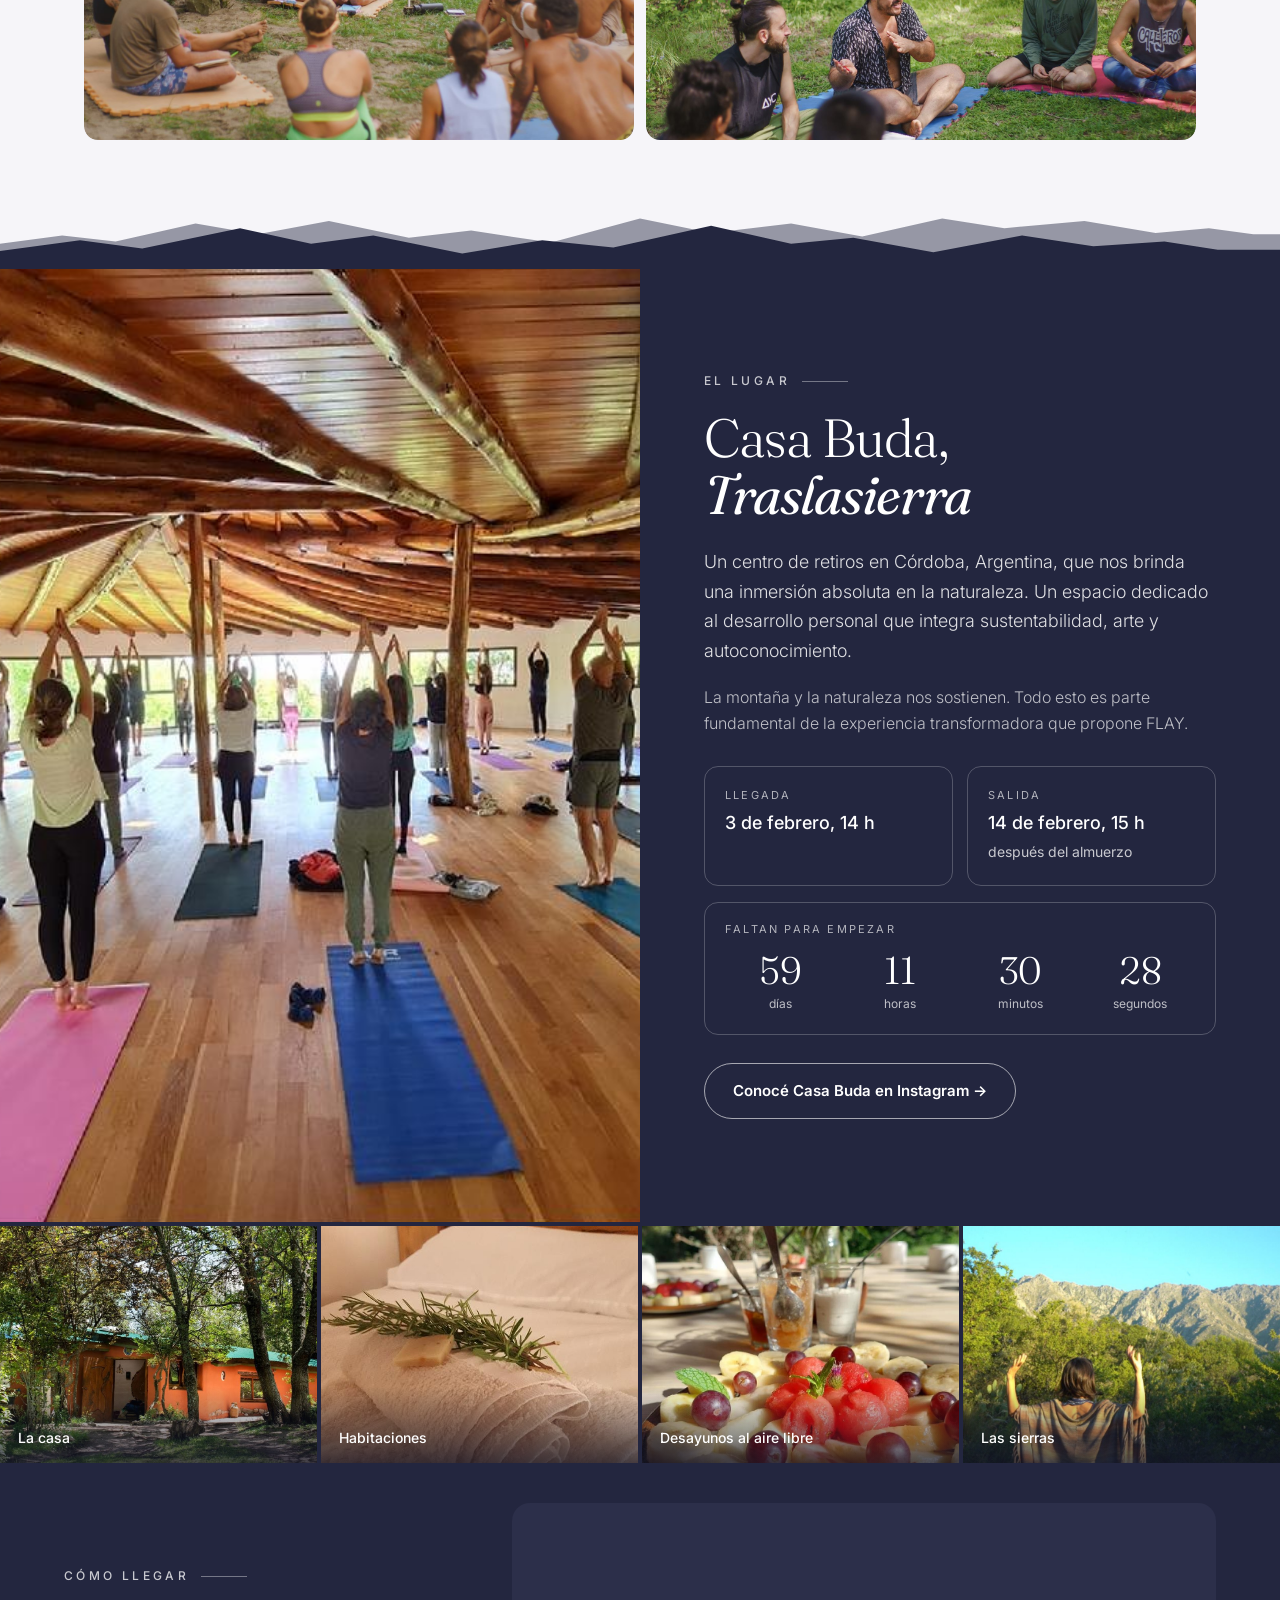
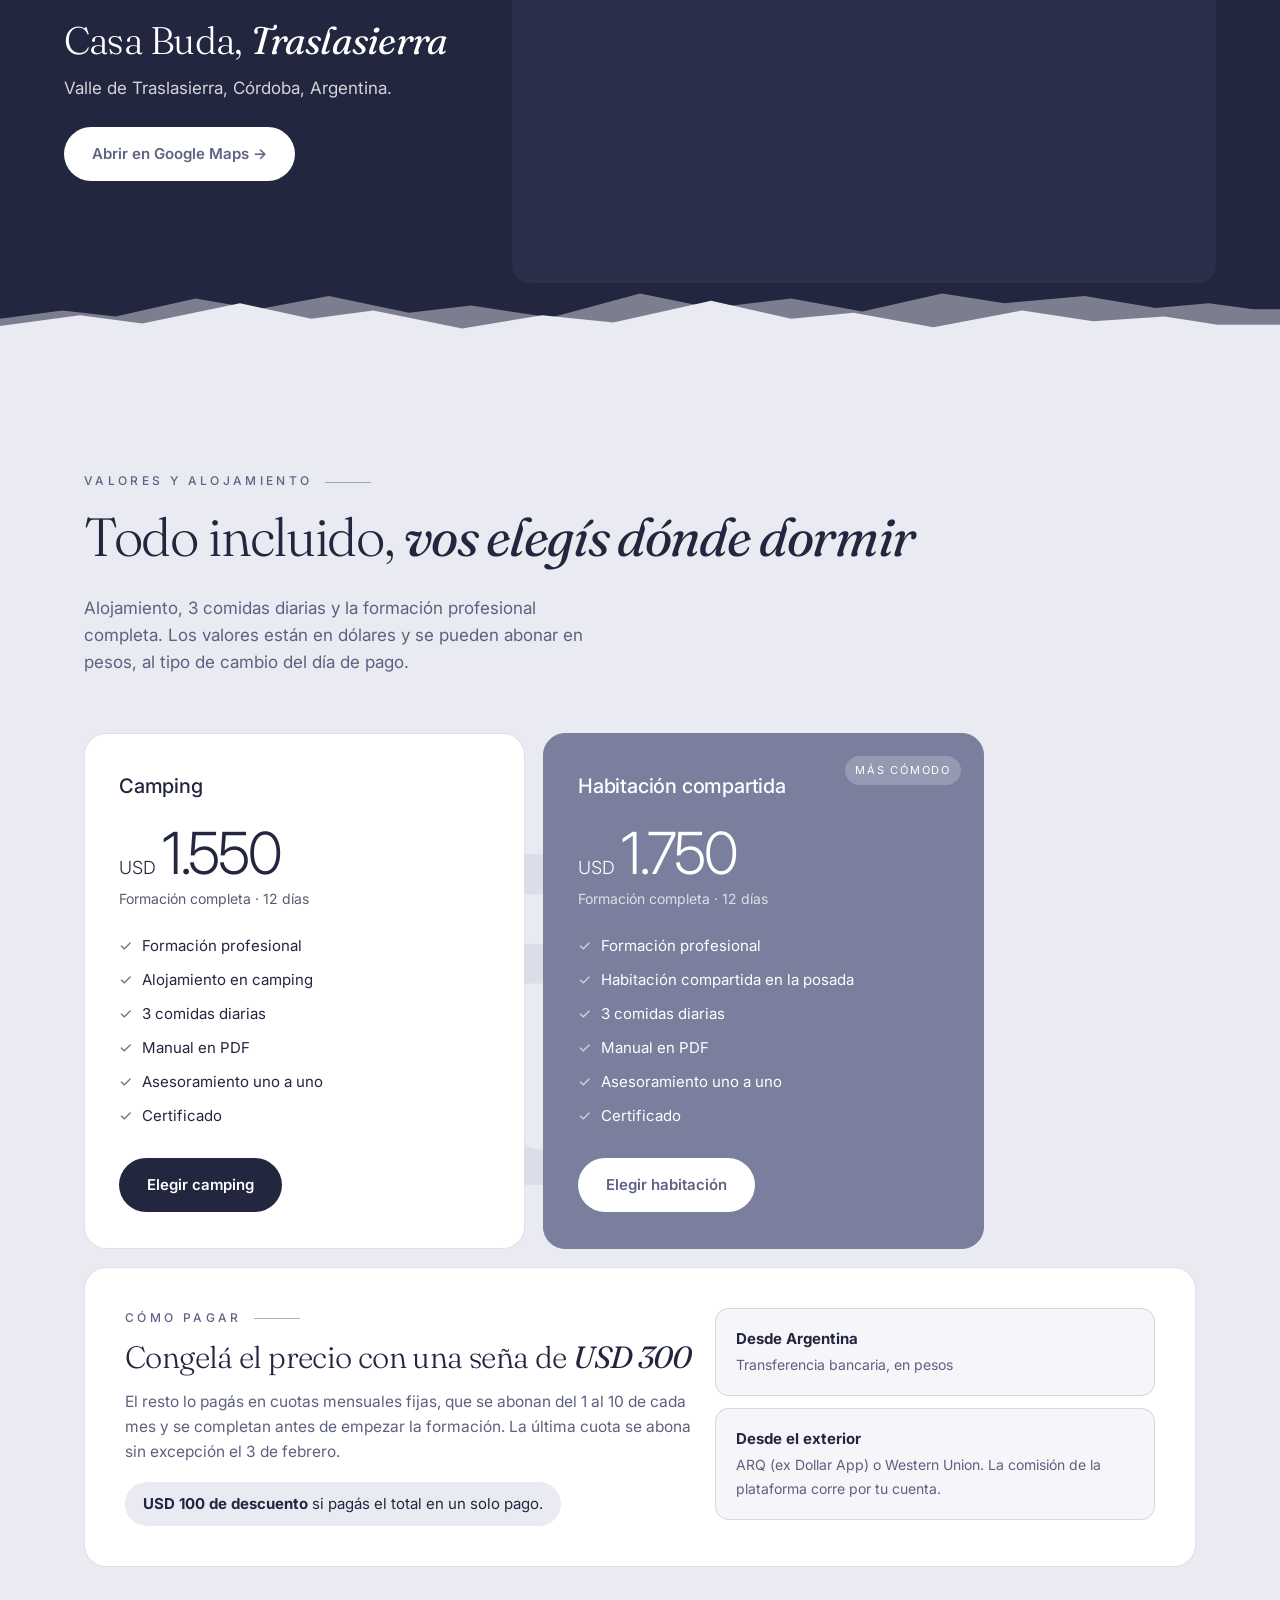
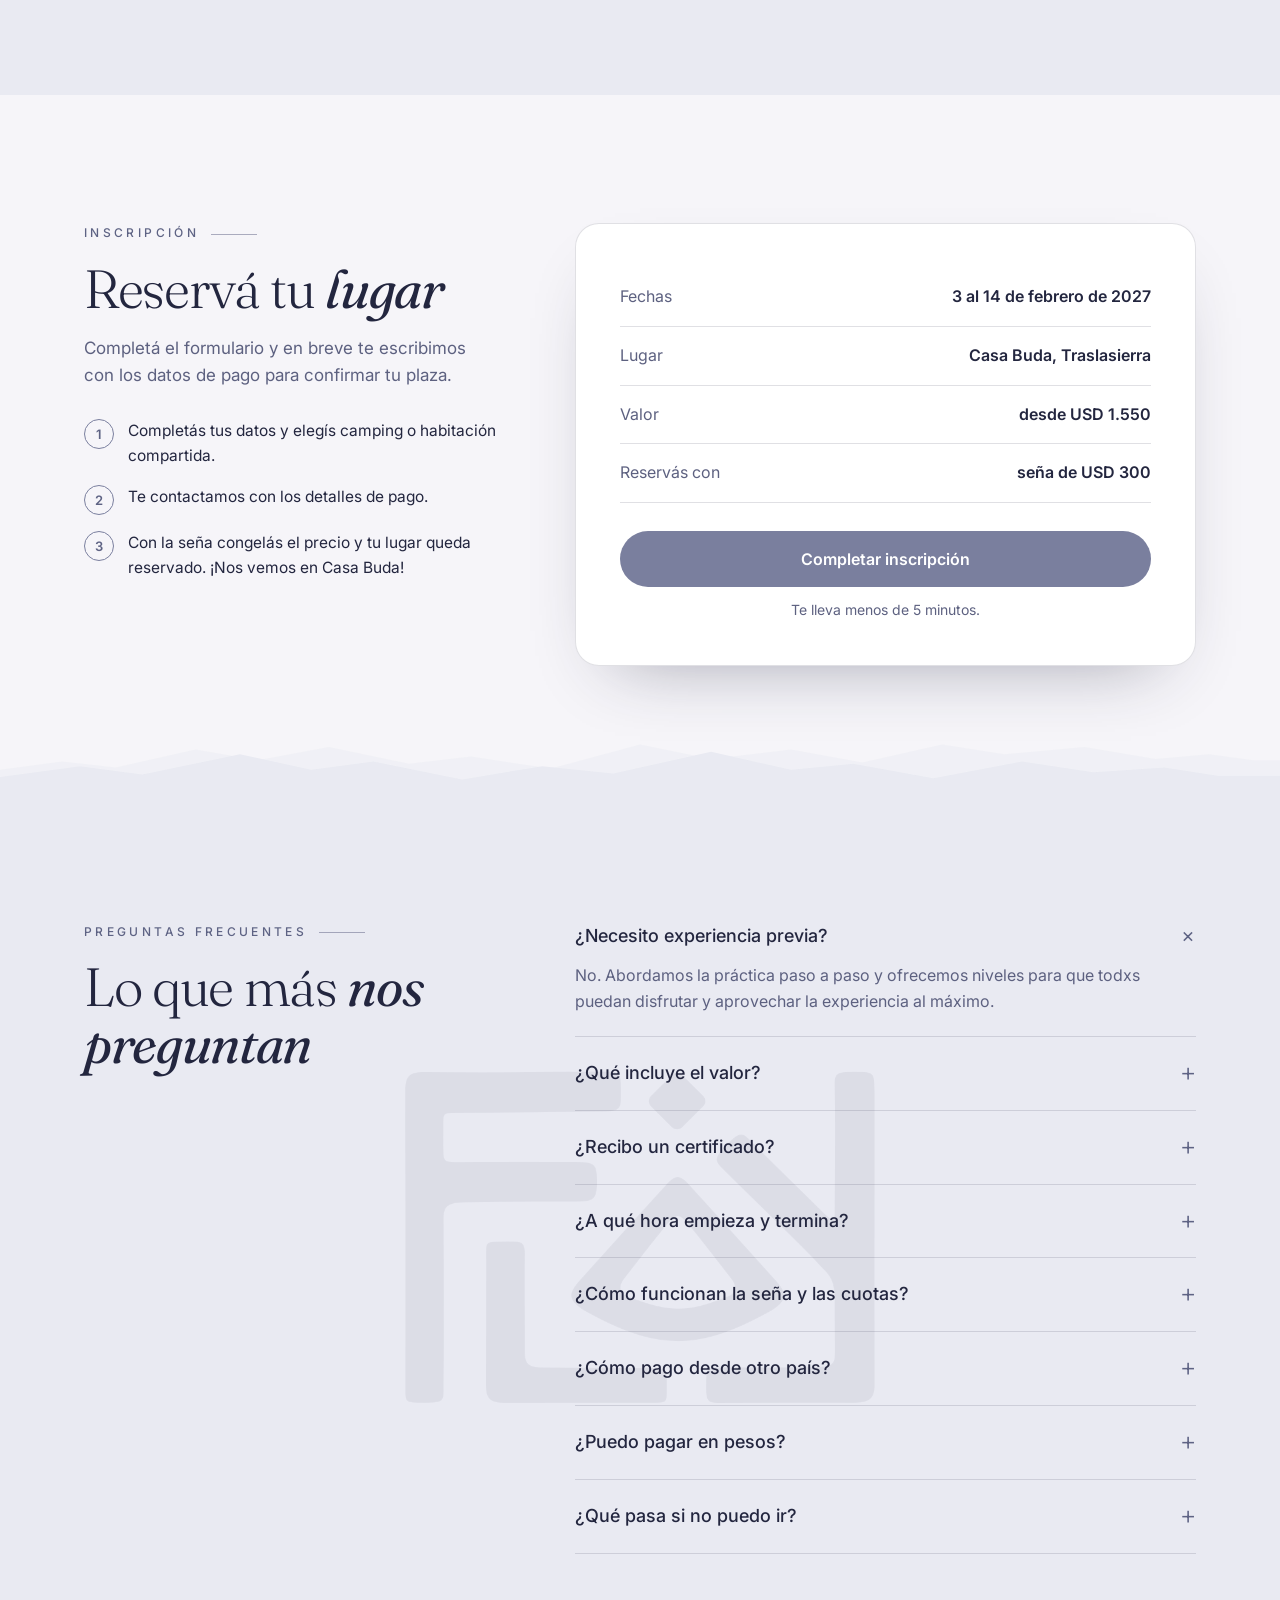
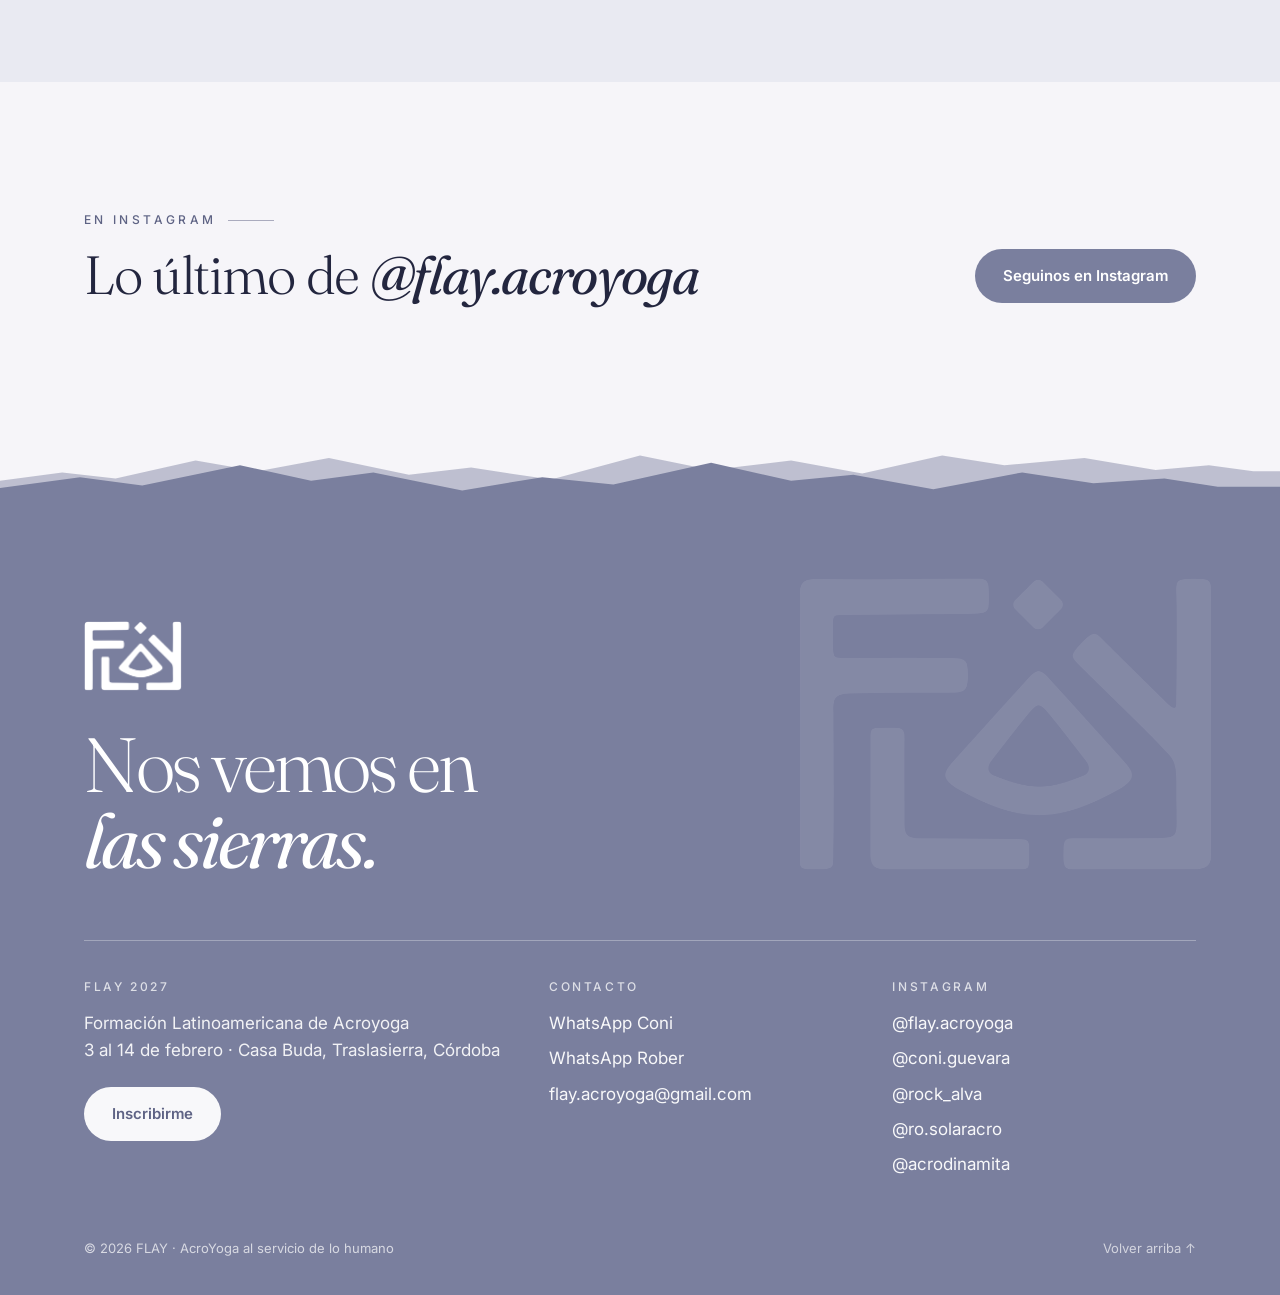
==== commit 63bbbbd4: "+300 profes formadxs Co-Authored-By: Claude Opus 5.5 <noreply@anthropic.com>" ====
--- a/index.html
+++ b/index.html
@@ -16,7 +16,7 @@
 <link rel="preconnect" href="https://fonts.googleapis.com">
 <link rel="preconnect" href="https://fonts.gstatic.com" crossorigin>
 <link href="https://fonts.googleapis.com/css2?family=Fraunces:ital,opsz,wght@0,9..144,300;0,9..144,400;1,9..144,300;1,9..144,400&family=Inter:wght@200;300;400;500;600&display=swap" rel="stylesheet">
-<link rel="stylesheet" href="styles.css?v=27">
+<link rel="stylesheet" href="styles.css?v=28">
 </head>
 <body>
 
@@ -113,7 +113,7 @@
 <div class="stats motif">
   <svg class="sierra" style="color:var(--ink)" viewBox="0 0 1440 100" preserveAspectRatio="none" aria-hidden="true"><use href="#sierra"/></svg>
   <div class="wrap row">
-    <div class="rv"><b data-count="250" data-prefix="+">+250</b><span>profes formadxs</span></div>
+    <div class="rv"><b data-count="300" data-prefix="+">+300</b><span>profes formadxs</span></div>
     <div class="rv"><b data-count="12">12</b><span>días de inmersión</span></div>
     <div class="rv"><b data-count="3">3</b><span>comidas diarias incluidas</span></div>
     <div class="rv"><b>1 a 1</b><span>acompañamiento personalizado</span></div>
@@ -515,6 +515,6 @@
   <svg viewBox="0 0 24 24"><path d="M17.5 14.4c-.3-.1-1.8-.9-2-1-.3-.1-.5-.1-.7.1-.2.3-.8 1-.9 1.2-.2.2-.3.2-.6.1-.3-.1-1.3-.5-2.4-1.5-.9-.8-1.5-1.8-1.7-2.1-.2-.3 0-.5.1-.6l.4-.5c.2-.2.2-.3.3-.5.1-.2 0-.4 0-.5l-.9-2.2c-.2-.6-.5-.5-.7-.5h-.6c-.2 0-.5.1-.8.4-.3.3-1 1-1 2.5s1.1 2.9 1.2 3.1c.1.2 2.1 3.2 5.1 4.5.7.3 1.3.5 1.7.6.7.2 1.4.2 1.900.1.6-.1 1.8-.7 2-1.4.2-.7.2-1.3.2-1.4-.1-.1-.3-.2-.6-.3M12 21.8c-1.8 0-3.5-.5-5-1.4l-.4-.2-3.7 1 1-3.6-.2-.4c-1-1.6-1.5-3.4-1.5-5.2 0-5.4 4.4-9.8 9.8-9.8 2.6 0 5.1 1 6.9 2.9 1.9 1.900 2.9 4.300 2.900 6.900 0 5.4-4.4 9.8-9.8 9.8m8.4-18.2C18.1 1.3 15.2.1 12 .1 5.5.1.1 5.4.1 12c0 2.1.5 4.1 1.6 5.9L0 24l6.3-1.6c1.7.9 3.7 1.4 5.700 1.400 6.600 0 11.900-5.300 11.900-11.900 0-3.200-1.200-6.200-3.500-8.300"/></svg>
 </a>
 
-<script src="app.js?v=27"></script>
+<script src="app.js?v=28"></script>
 </body>
 </html>
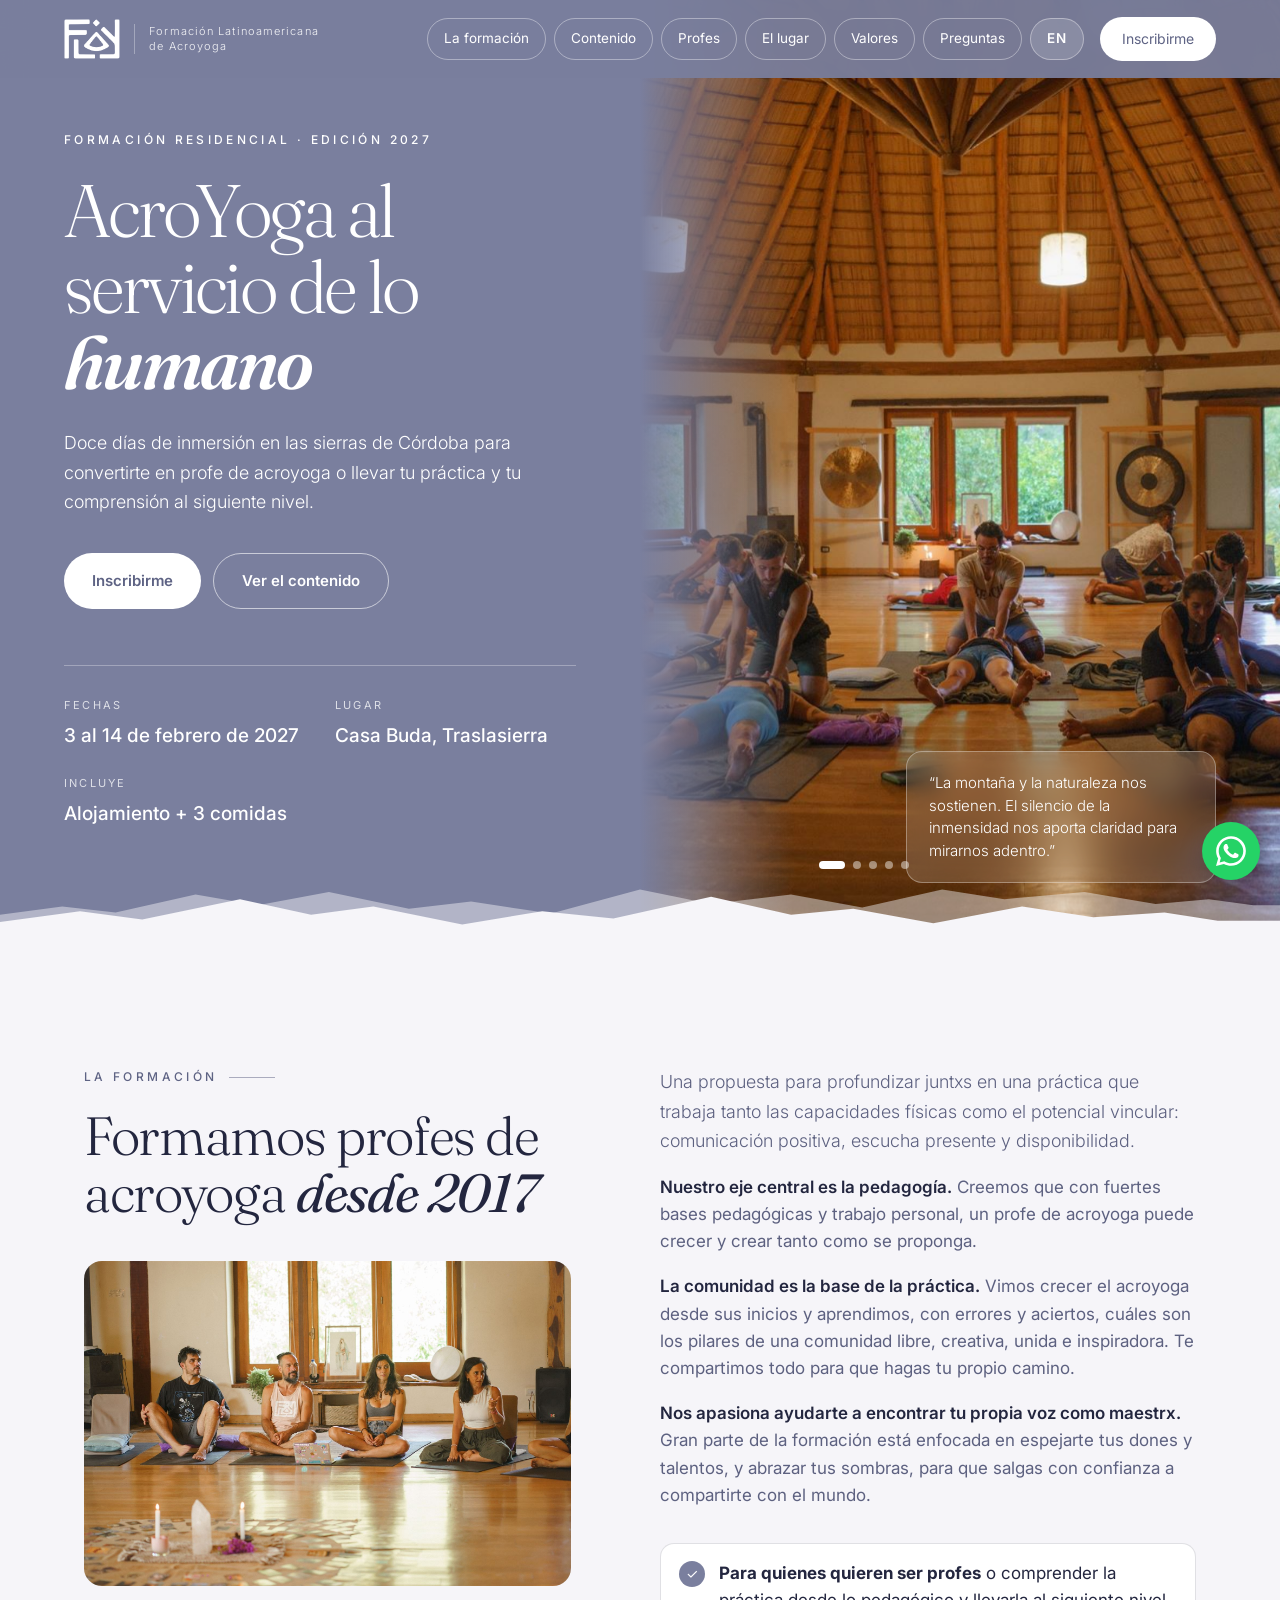
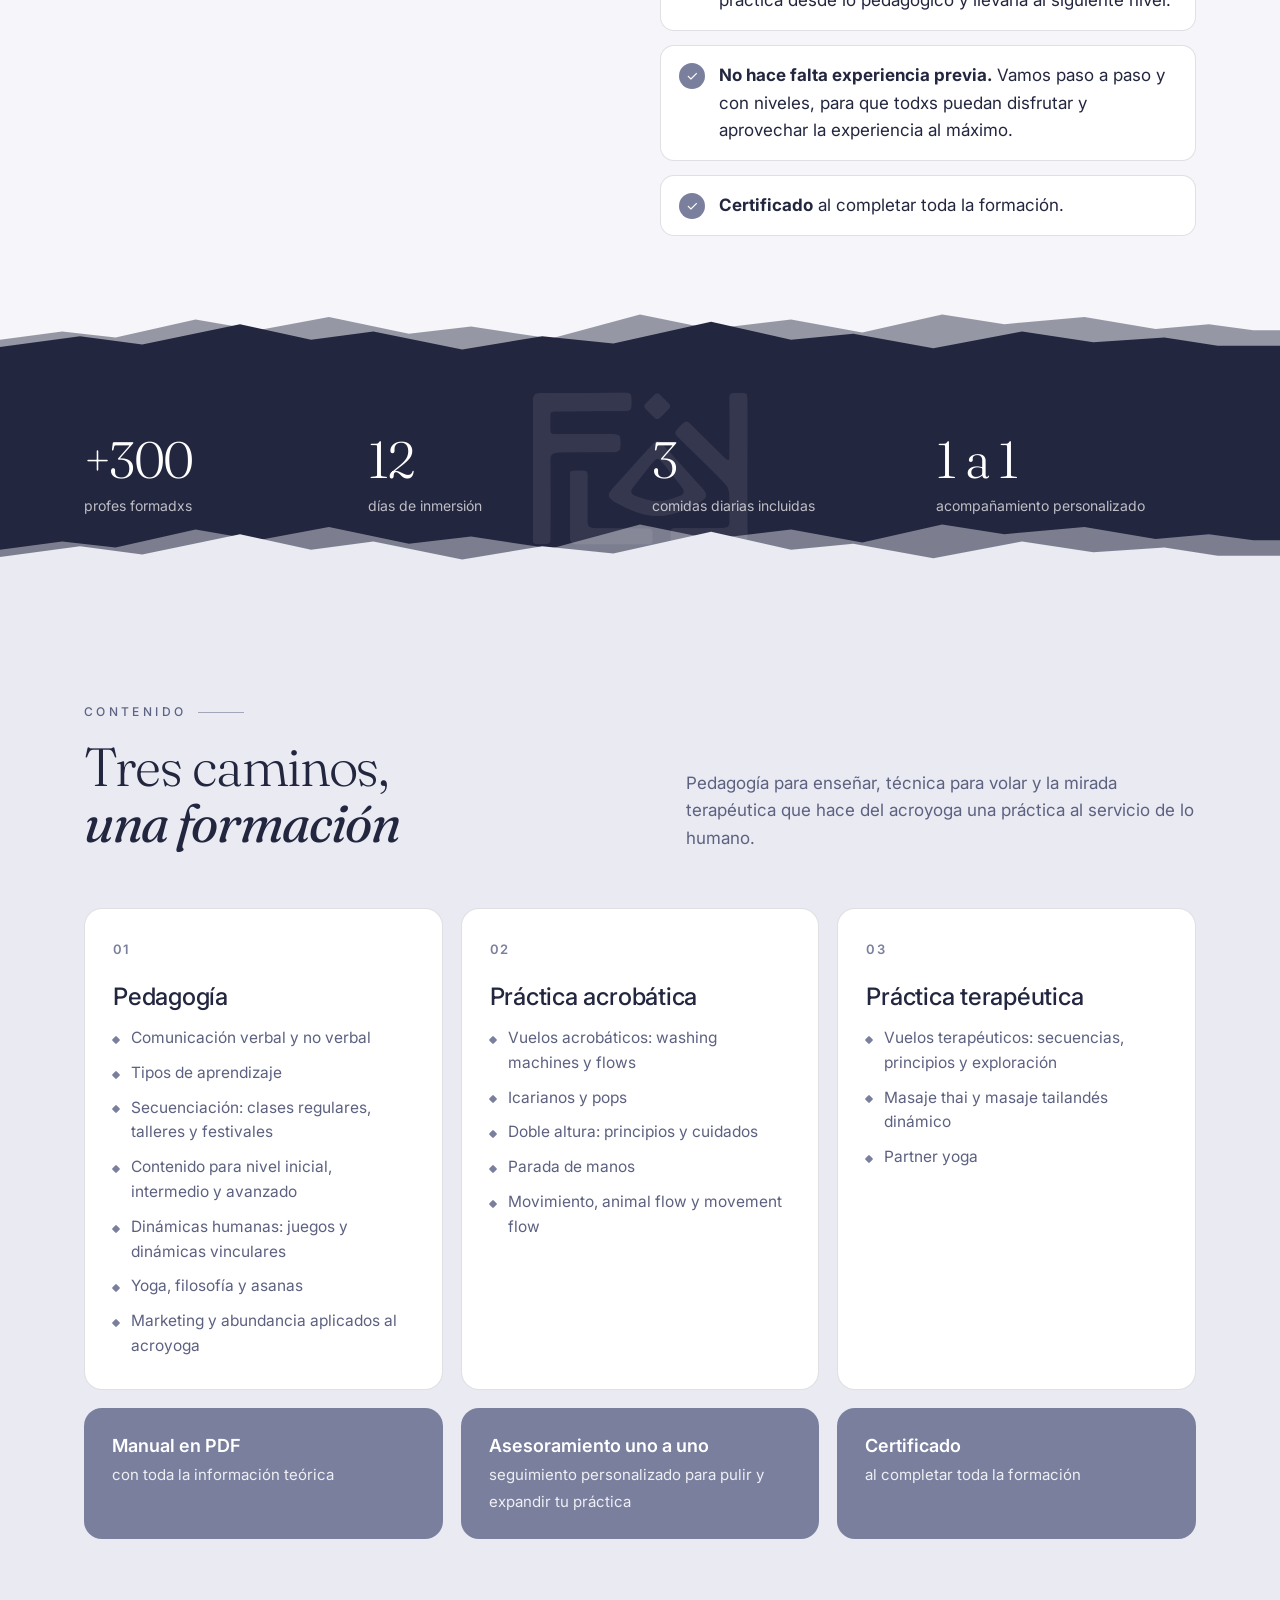
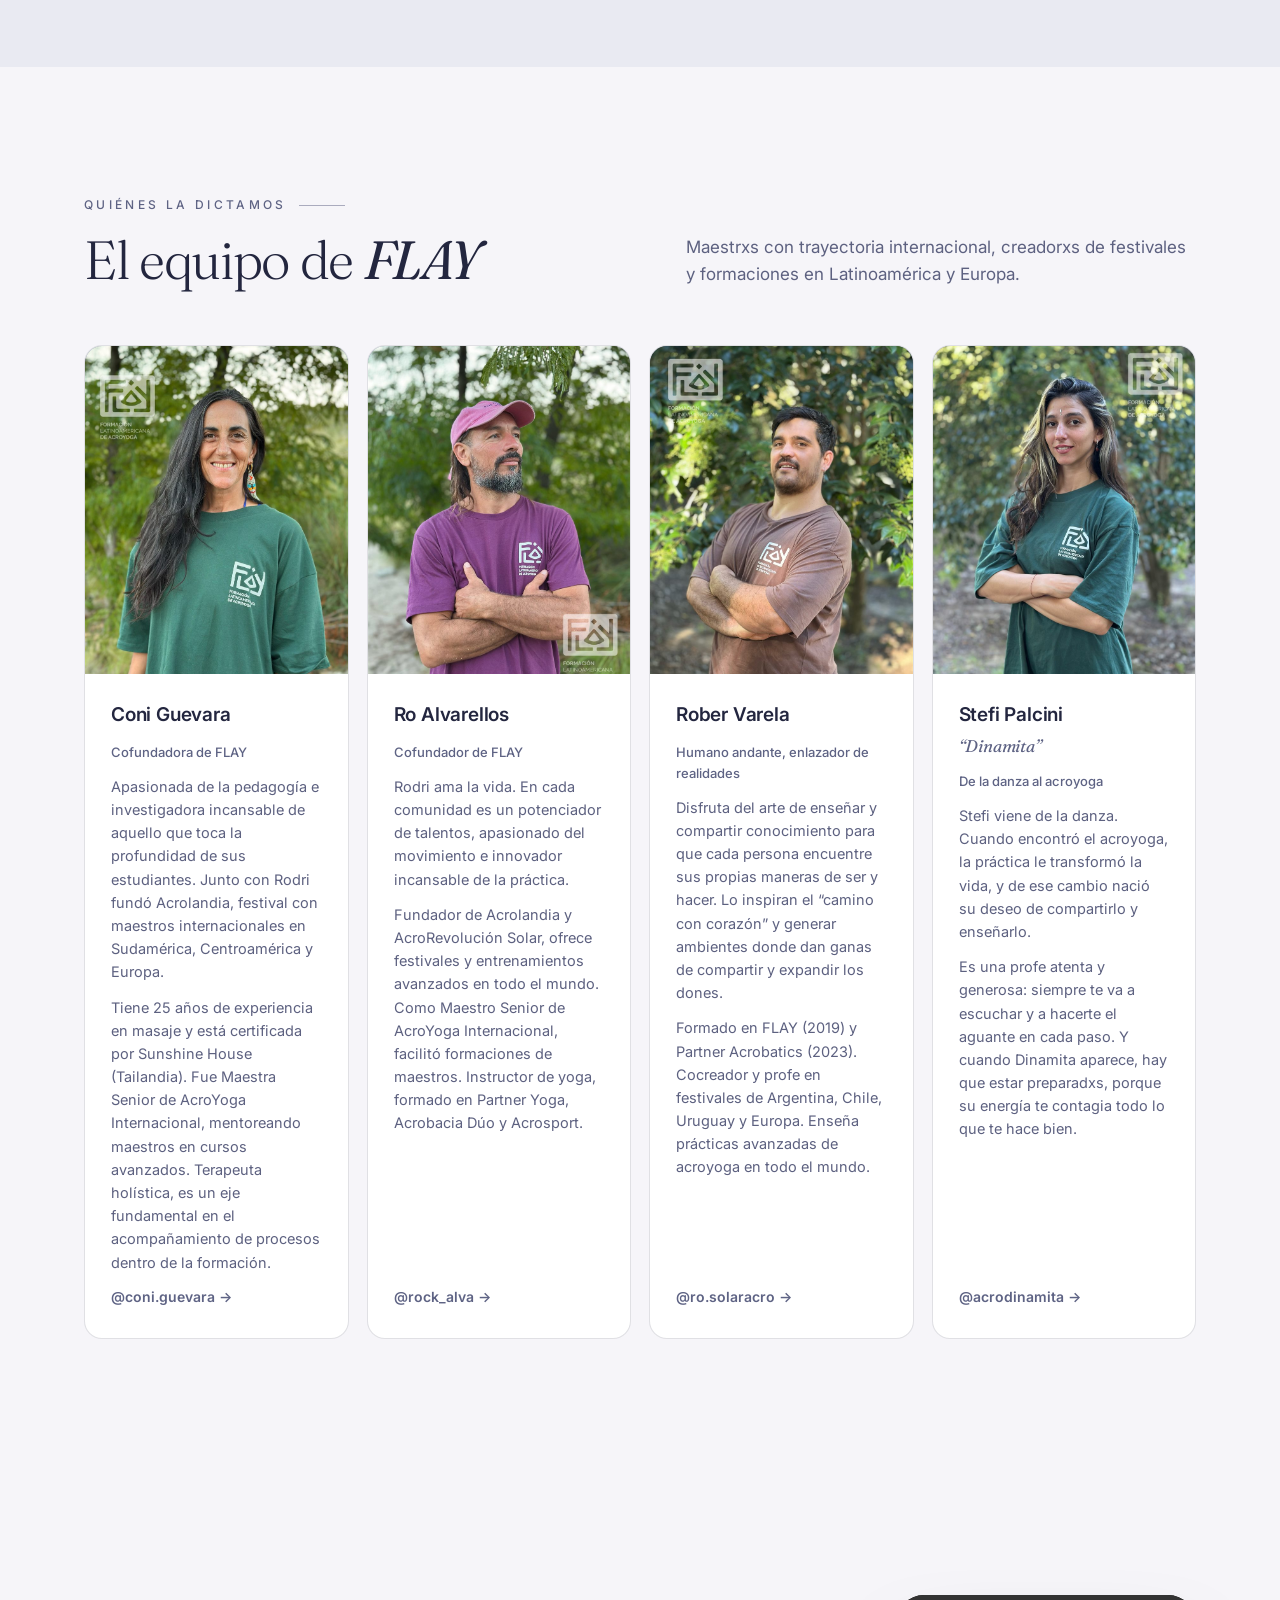
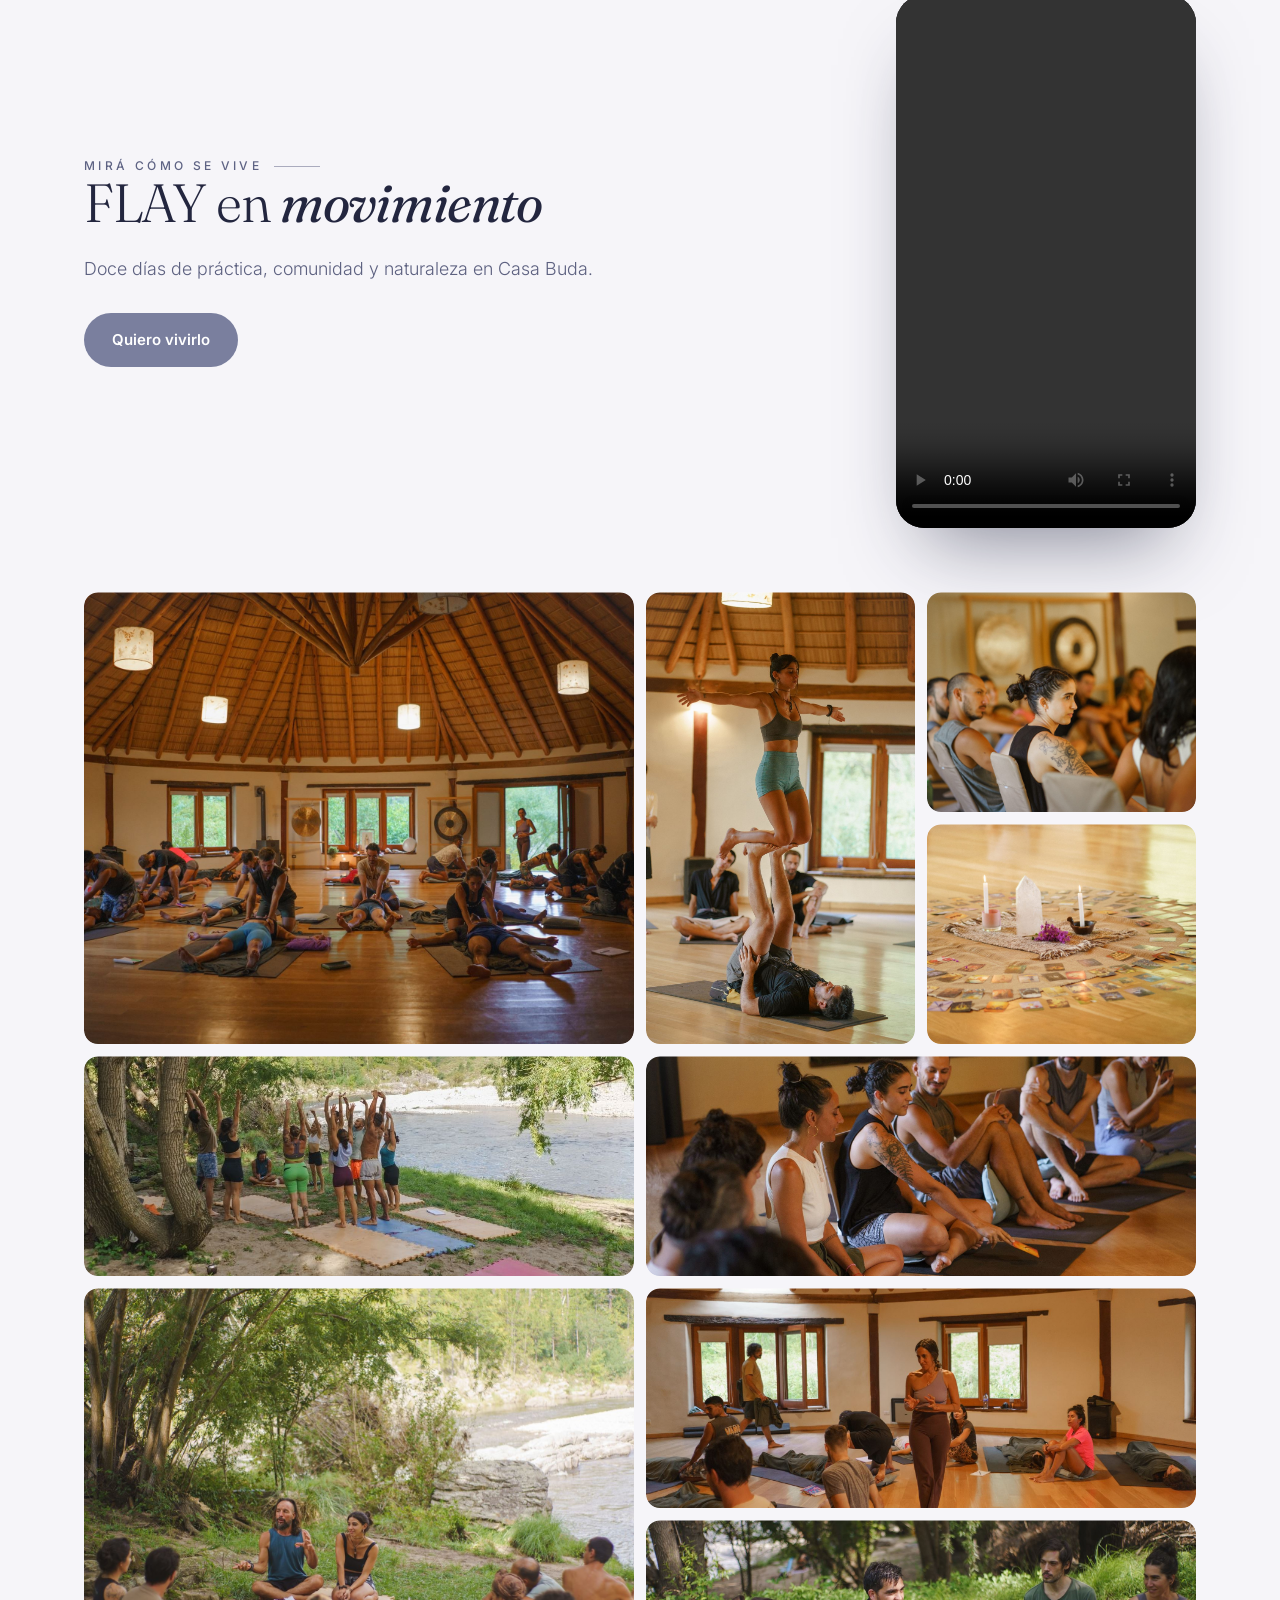
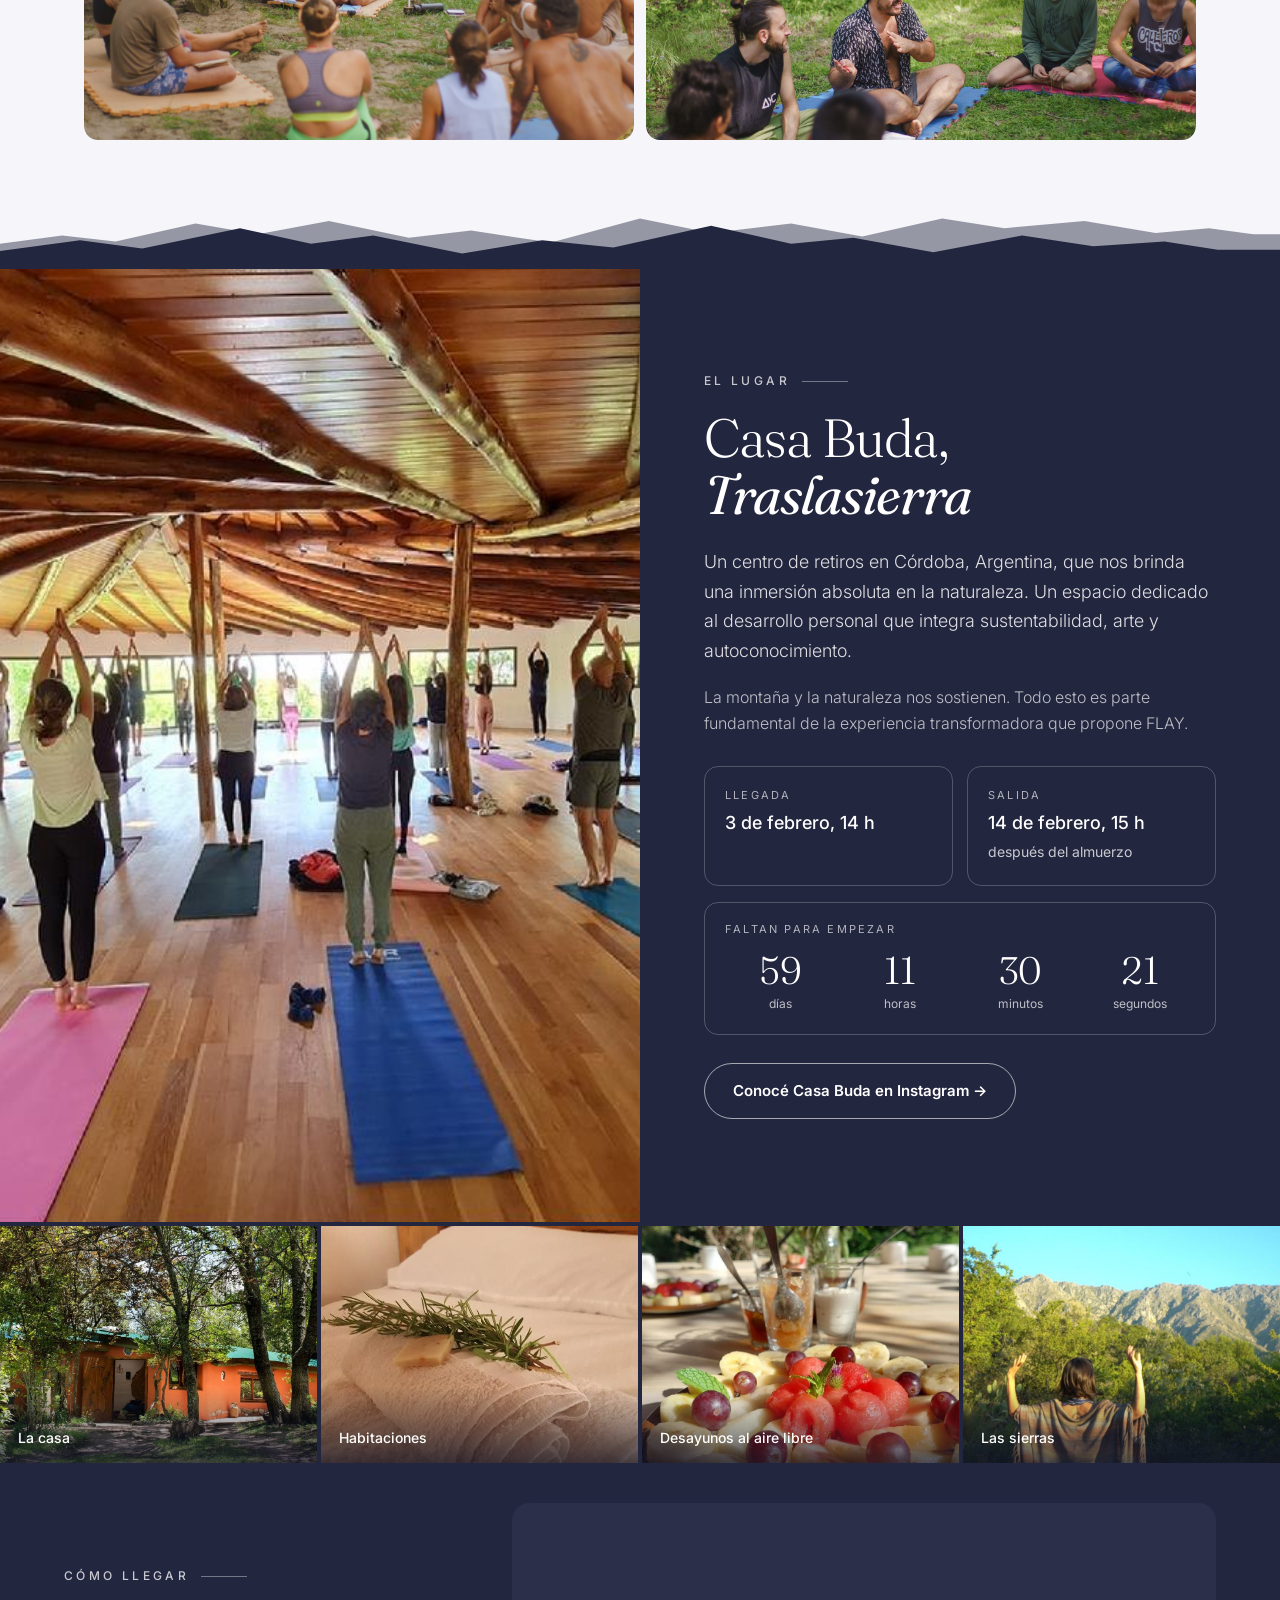
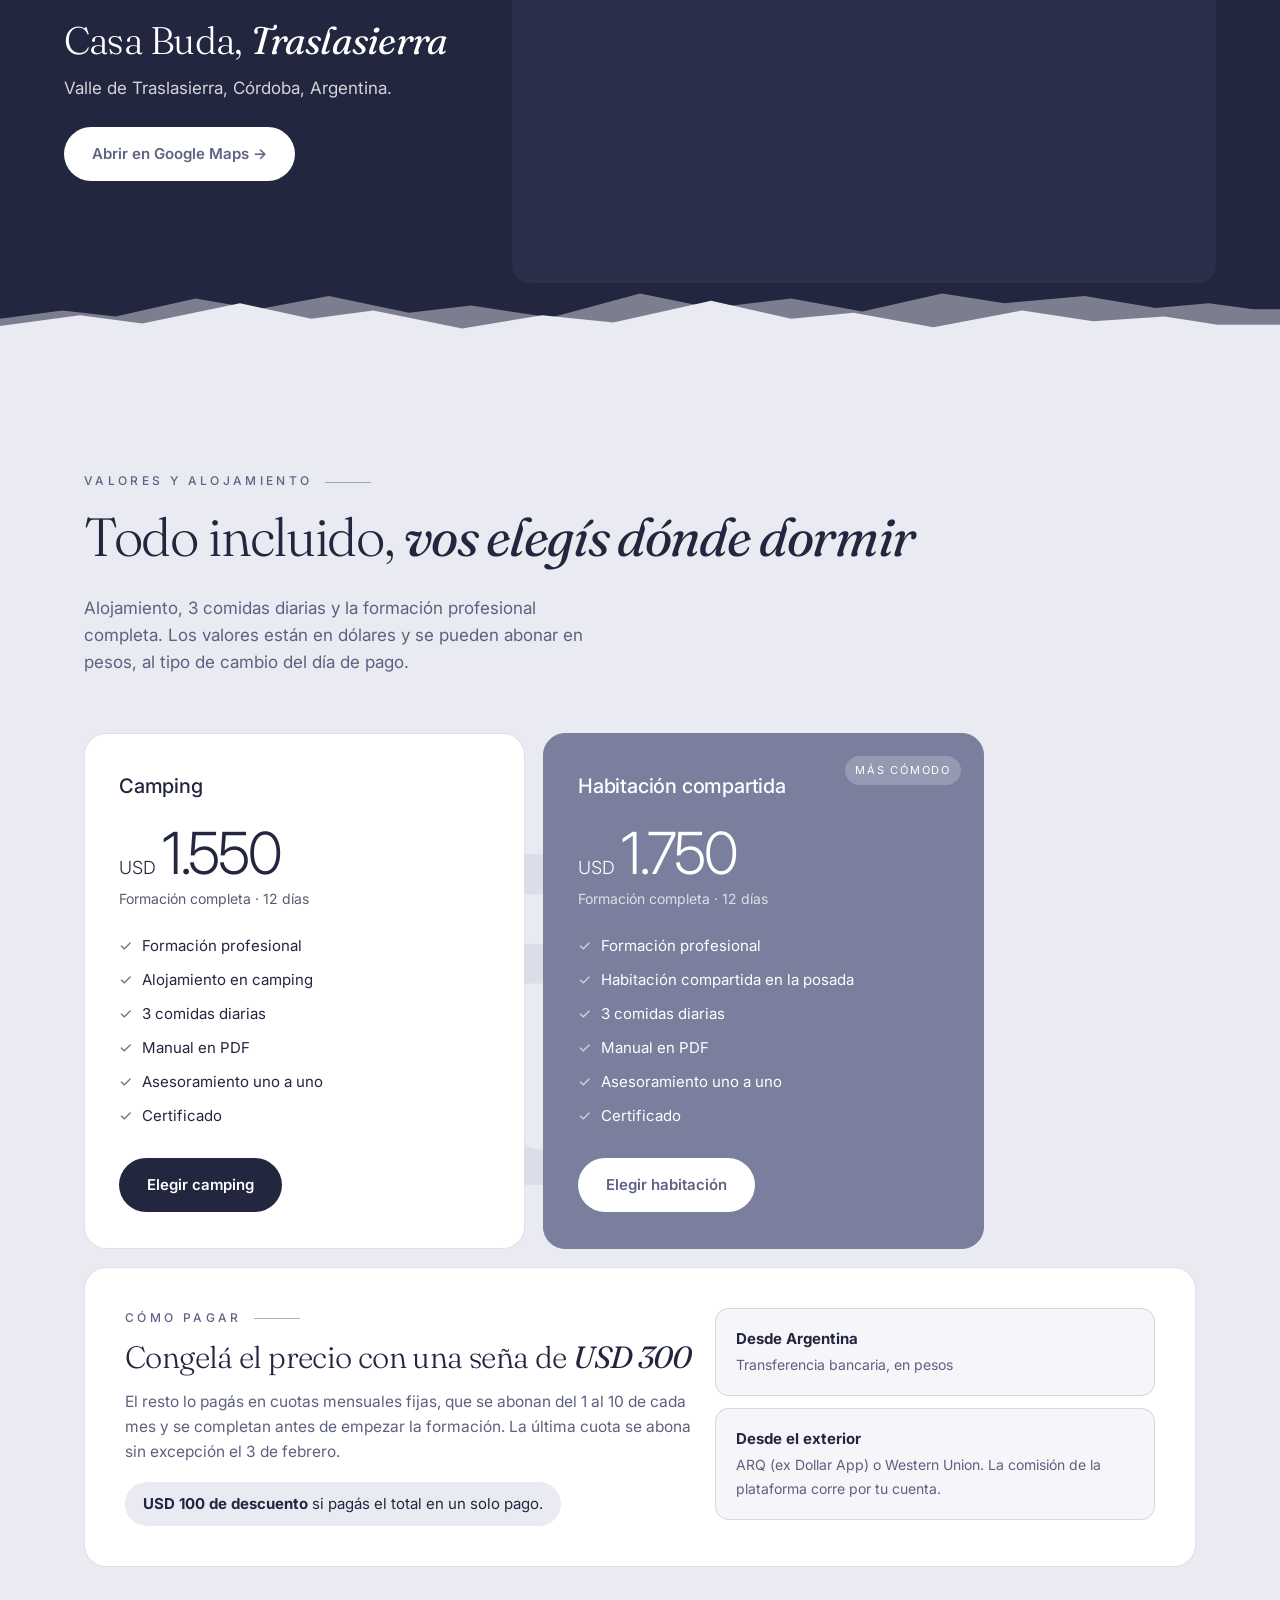
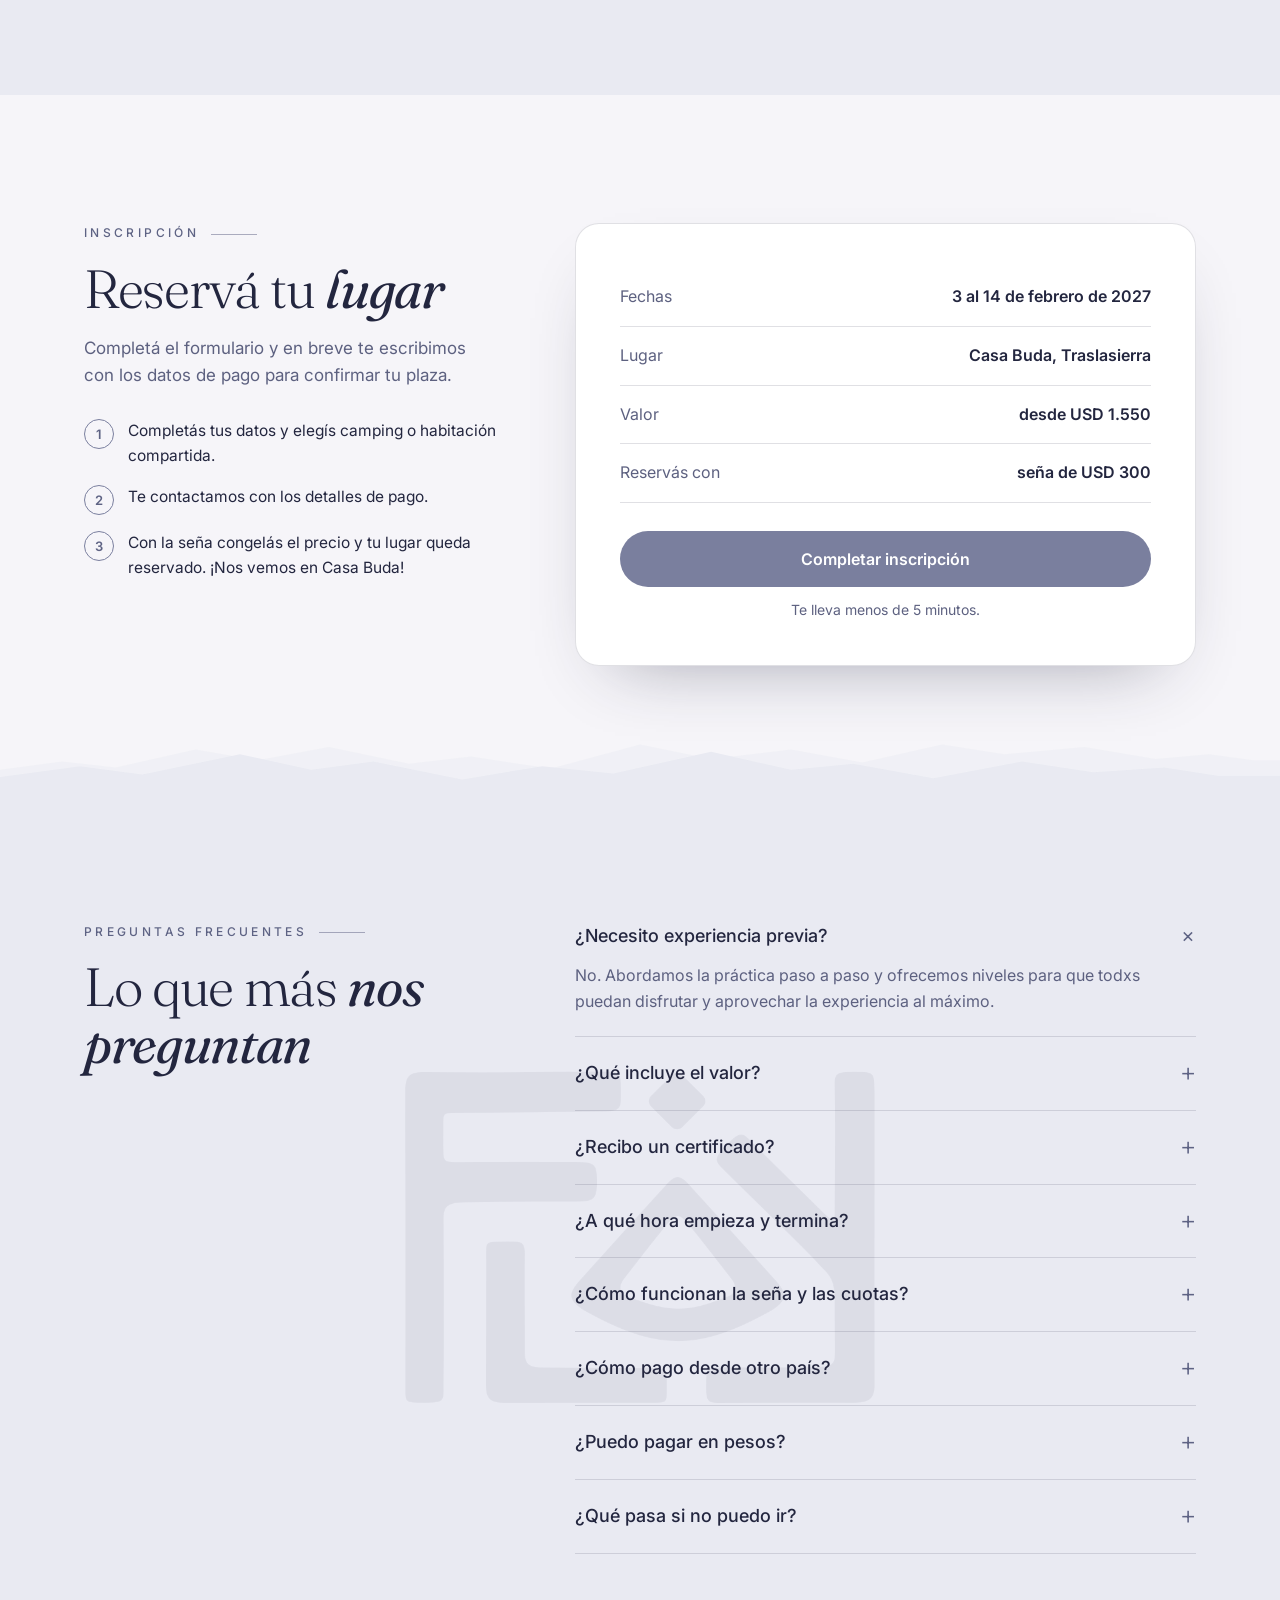
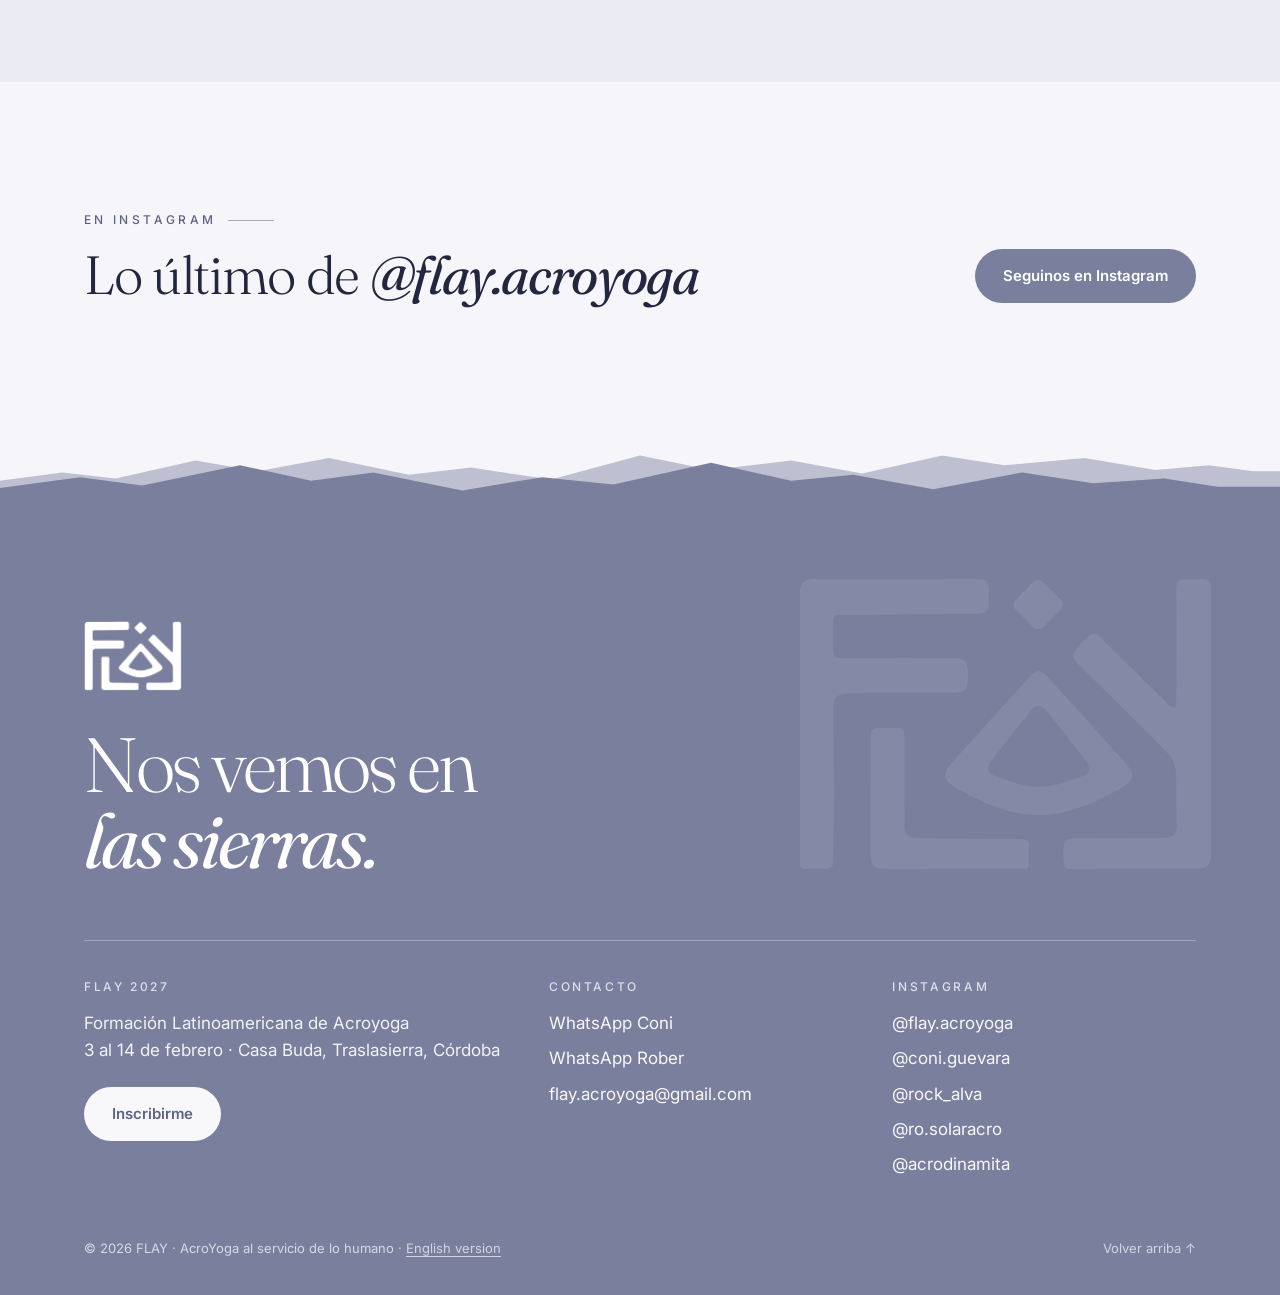
==== commit 5b18c8cd: "Versión en inglés (/en/) con formulario de inscripción y selector ES/EN Co-Authored-By: Claude Opus " ====
--- a/index.html
+++ b/index.html
@@ -10,13 +10,15 @@
 <meta property="og:image" content="https://flayacroyoga.com/img/equipo.jpg">
 <meta name="theme-color" content="#7A7F9E">
 <link rel="canonical" href="https://flayacroyoga.com/">
+<link rel="alternate" hreflang="es" href="https://flayacroyoga.com/">
+<link rel="alternate" hreflang="en" href="https://flayacroyoga.com/en/">
 <meta property="og:url" content="https://flayacroyoga.com/">
 <meta property="og:type" content="website">
 <link rel="icon" href="img/logo.png">
 <link rel="preconnect" href="https://fonts.googleapis.com">
 <link rel="preconnect" href="https://fonts.gstatic.com" crossorigin>
 <link href="https://fonts.googleapis.com/css2?family=Fraunces:ital,opsz,wght@0,9..144,300;0,9..144,400;1,9..144,300;1,9..144,400&family=Inter:wght@200;300;400;500;600&display=swap" rel="stylesheet">
-<link rel="stylesheet" href="styles.css?v=28">
+<link rel="stylesheet" href="styles.css?v=29">
 </head>
 <body>
 
@@ -53,6 +55,7 @@
       <li><a href="#lugar">El lugar</a></li>
       <li><a href="#valores">Valores</a></li>
       <li><a href="#preguntas">Preguntas</a></li>
+      <li><a class="lang" href="en/" hreflang="en" lang="en" title="View in English">EN</a></li>
       <li><a class="btn btn-white" href="#inscripcion">Inscribirme</a></li>
     </ul>
   </div>
@@ -507,7 +510,7 @@
         </ul>
       </div>
     </div>
-    <div class="end"><span>© 2026 FLAY · AcroYoga al servicio de lo humano</span><a href="#top">Volver arriba ↑</a></div>
+    <div class="end"><span>© 2026 FLAY · AcroYoga al servicio de lo humano · <a href="en/" hreflang="en" lang="en">English version</a></span><a href="#top">Volver arriba ↑</a></div>
   </div>
 </footer>
 
@@ -515,6 +518,6 @@
   <svg viewBox="0 0 24 24"><path d="M17.5 14.4c-.3-.1-1.8-.9-2-1-.3-.1-.5-.1-.7.1-.2.3-.8 1-.9 1.2-.2.2-.3.2-.6.1-.3-.1-1.3-.5-2.4-1.5-.9-.8-1.5-1.8-1.7-2.1-.2-.3 0-.5.1-.6l.4-.5c.2-.2.2-.3.3-.5.1-.2 0-.4 0-.5l-.9-2.2c-.2-.6-.5-.5-.7-.5h-.6c-.2 0-.5.1-.8.4-.3.3-1 1-1 2.5s1.1 2.9 1.2 3.1c.1.2 2.1 3.2 5.1 4.5.7.3 1.3.5 1.7.6.7.2 1.4.2 1.900.1.6-.1 1.8-.7 2-1.4.2-.7.2-1.3.2-1.4-.1-.1-.3-.2-.6-.3M12 21.8c-1.8 0-3.5-.5-5-1.4l-.4-.2-3.7 1 1-3.6-.2-.4c-1-1.6-1.5-3.4-1.5-5.2 0-5.4 4.4-9.8 9.8-9.8 2.6 0 5.1 1 6.9 2.9 1.9 1.900 2.9 4.300 2.900 6.900 0 5.4-4.4 9.8-9.8 9.8m8.4-18.2C18.1 1.3 15.2.1 12 .1 5.5.1.1 5.4.1 12c0 2.1.5 4.1 1.6 5.9L0 24l6.3-1.6c1.7.9 3.7 1.4 5.700 1.400 6.600 0 11.900-5.300 11.900-11.900 0-3.200-1.200-6.200-3.500-8.300"/></svg>
 </a>
 
-<script src="app.js?v=28"></script>
+<script src="app.js?v=29"></script>
 </body>
 </html>
--- a/styles.css
+++ b/styles.css
@@ -489,3 +489,7 @@
 @media (max-width:640px){
   .hero .glass{bottom:64px;font-size:14px;padding:16px 18px}
 }
+
+/* selector de idioma ES / EN */
+.menu a.lang{font-weight:600;letter-spacing:.08em;background:rgba(255,255,255,.14)}
+.end a[hreflang]{color:inherit;text-decoration:underline;text-underline-offset:3px}
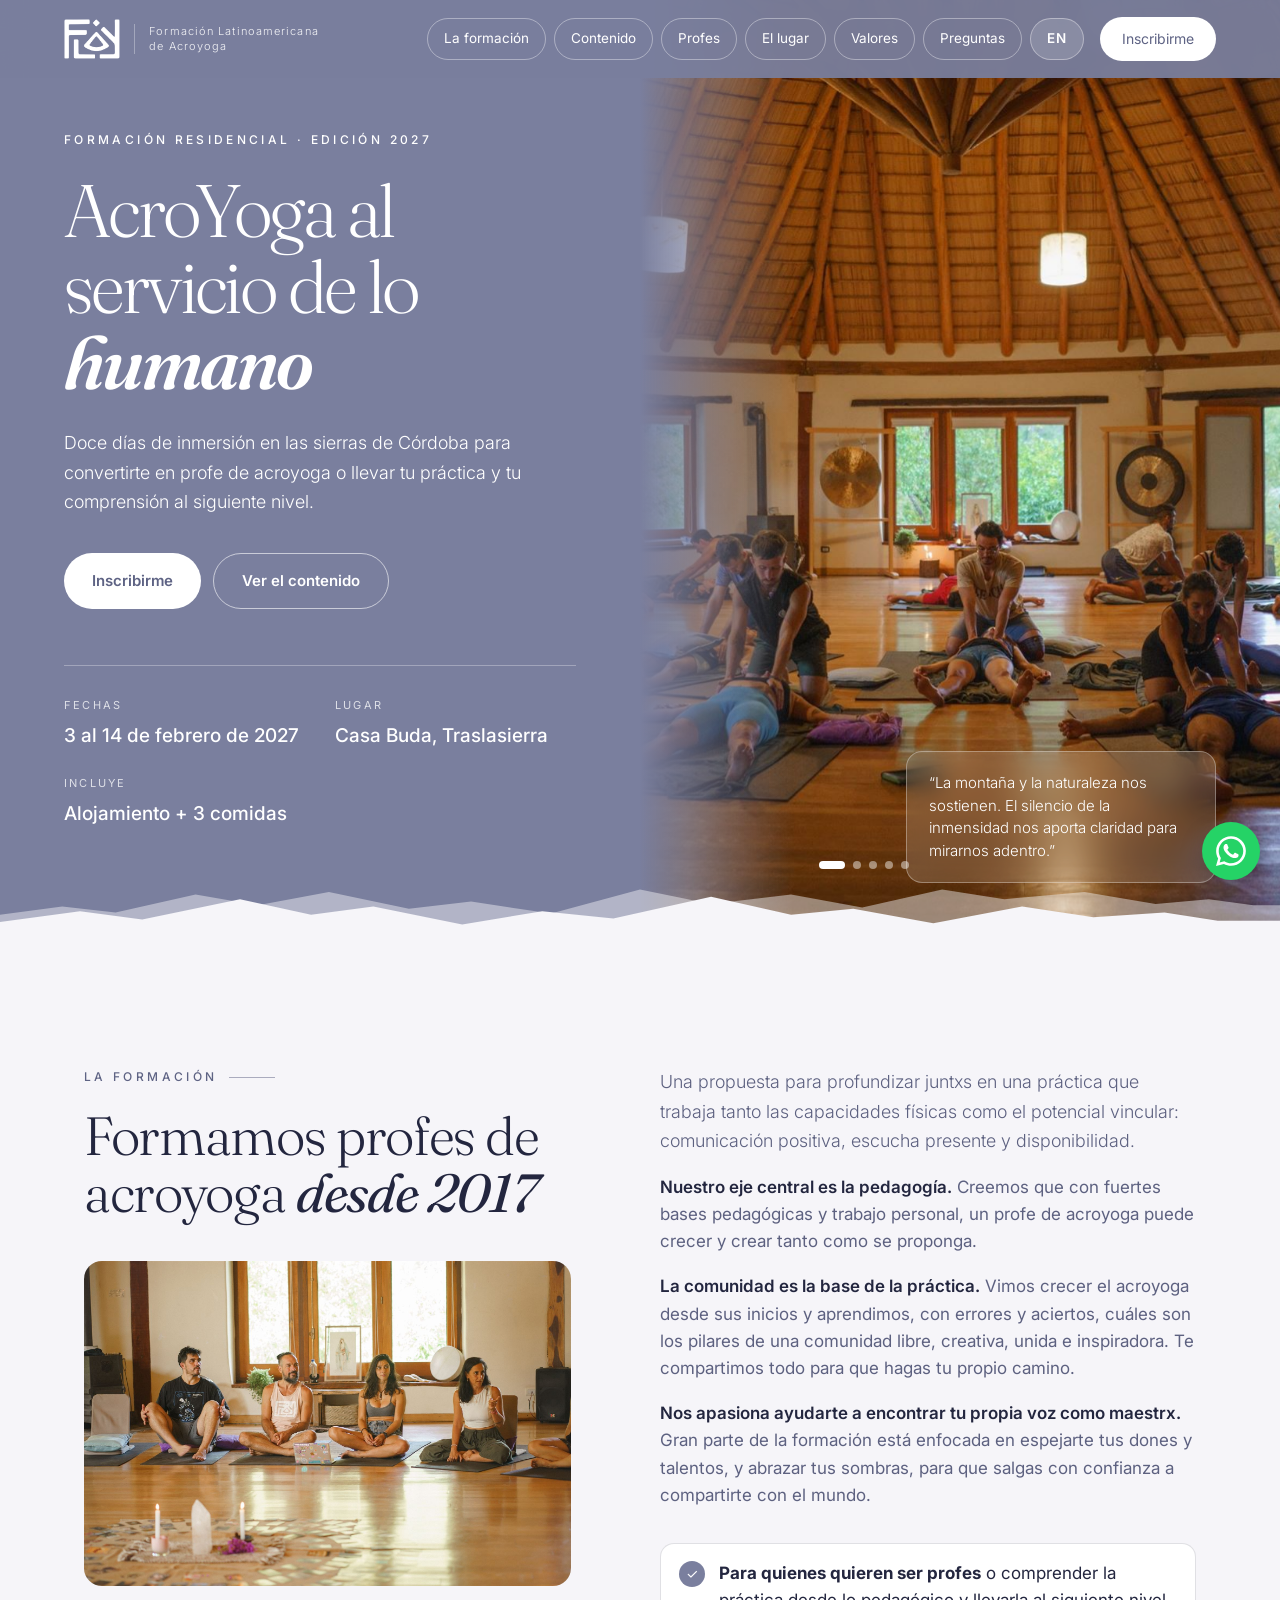
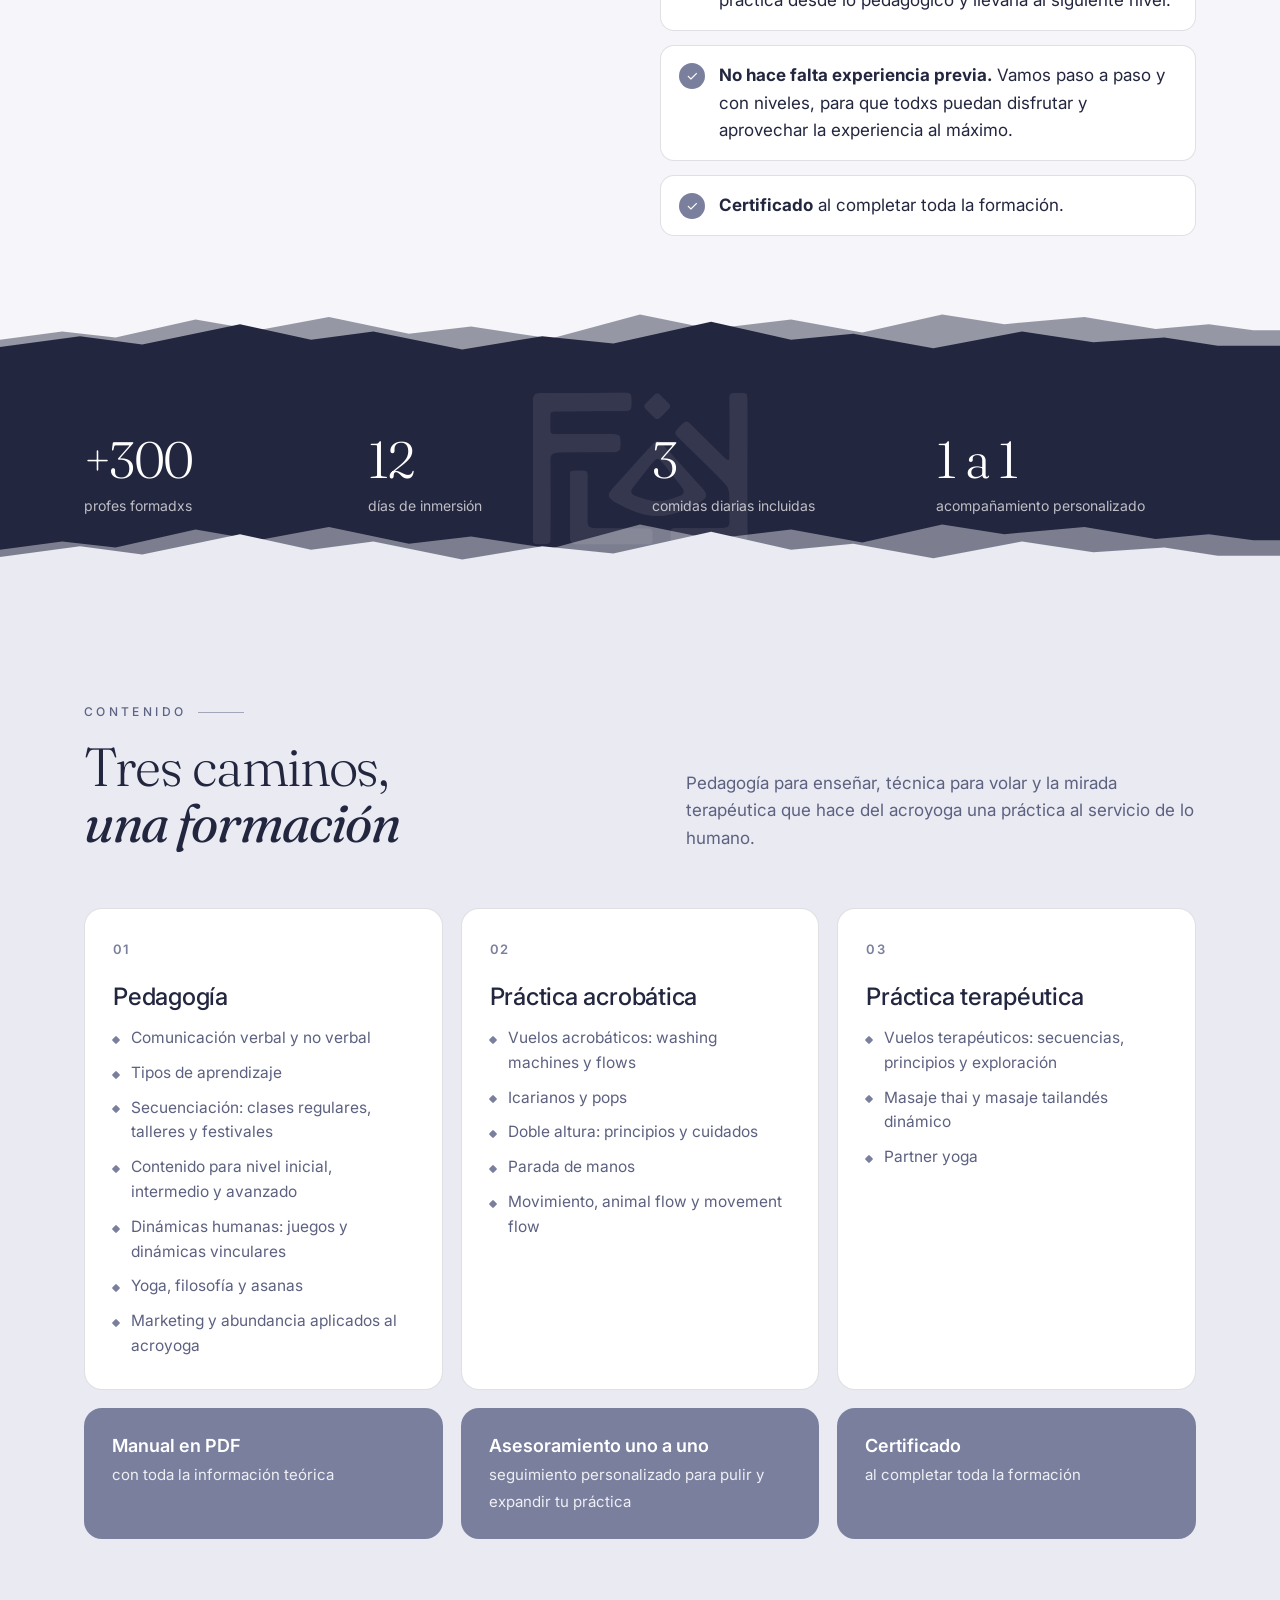
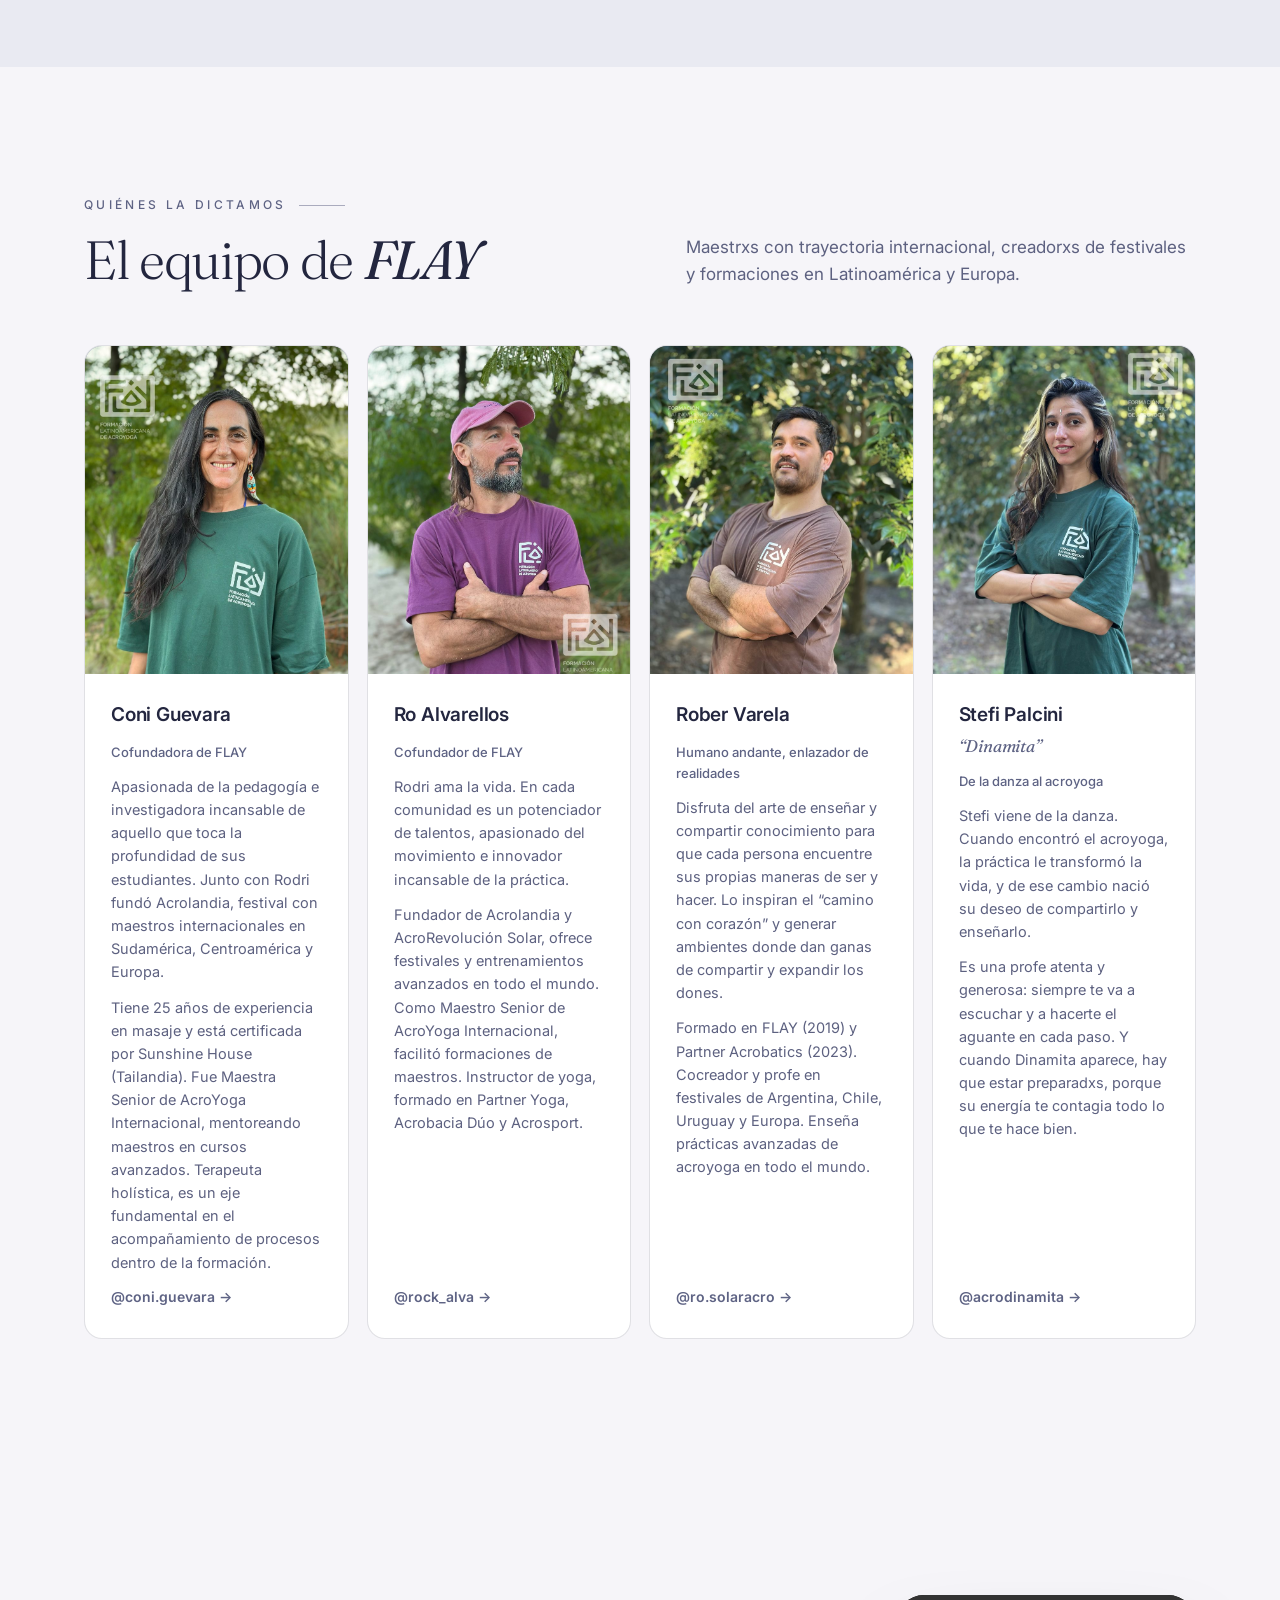
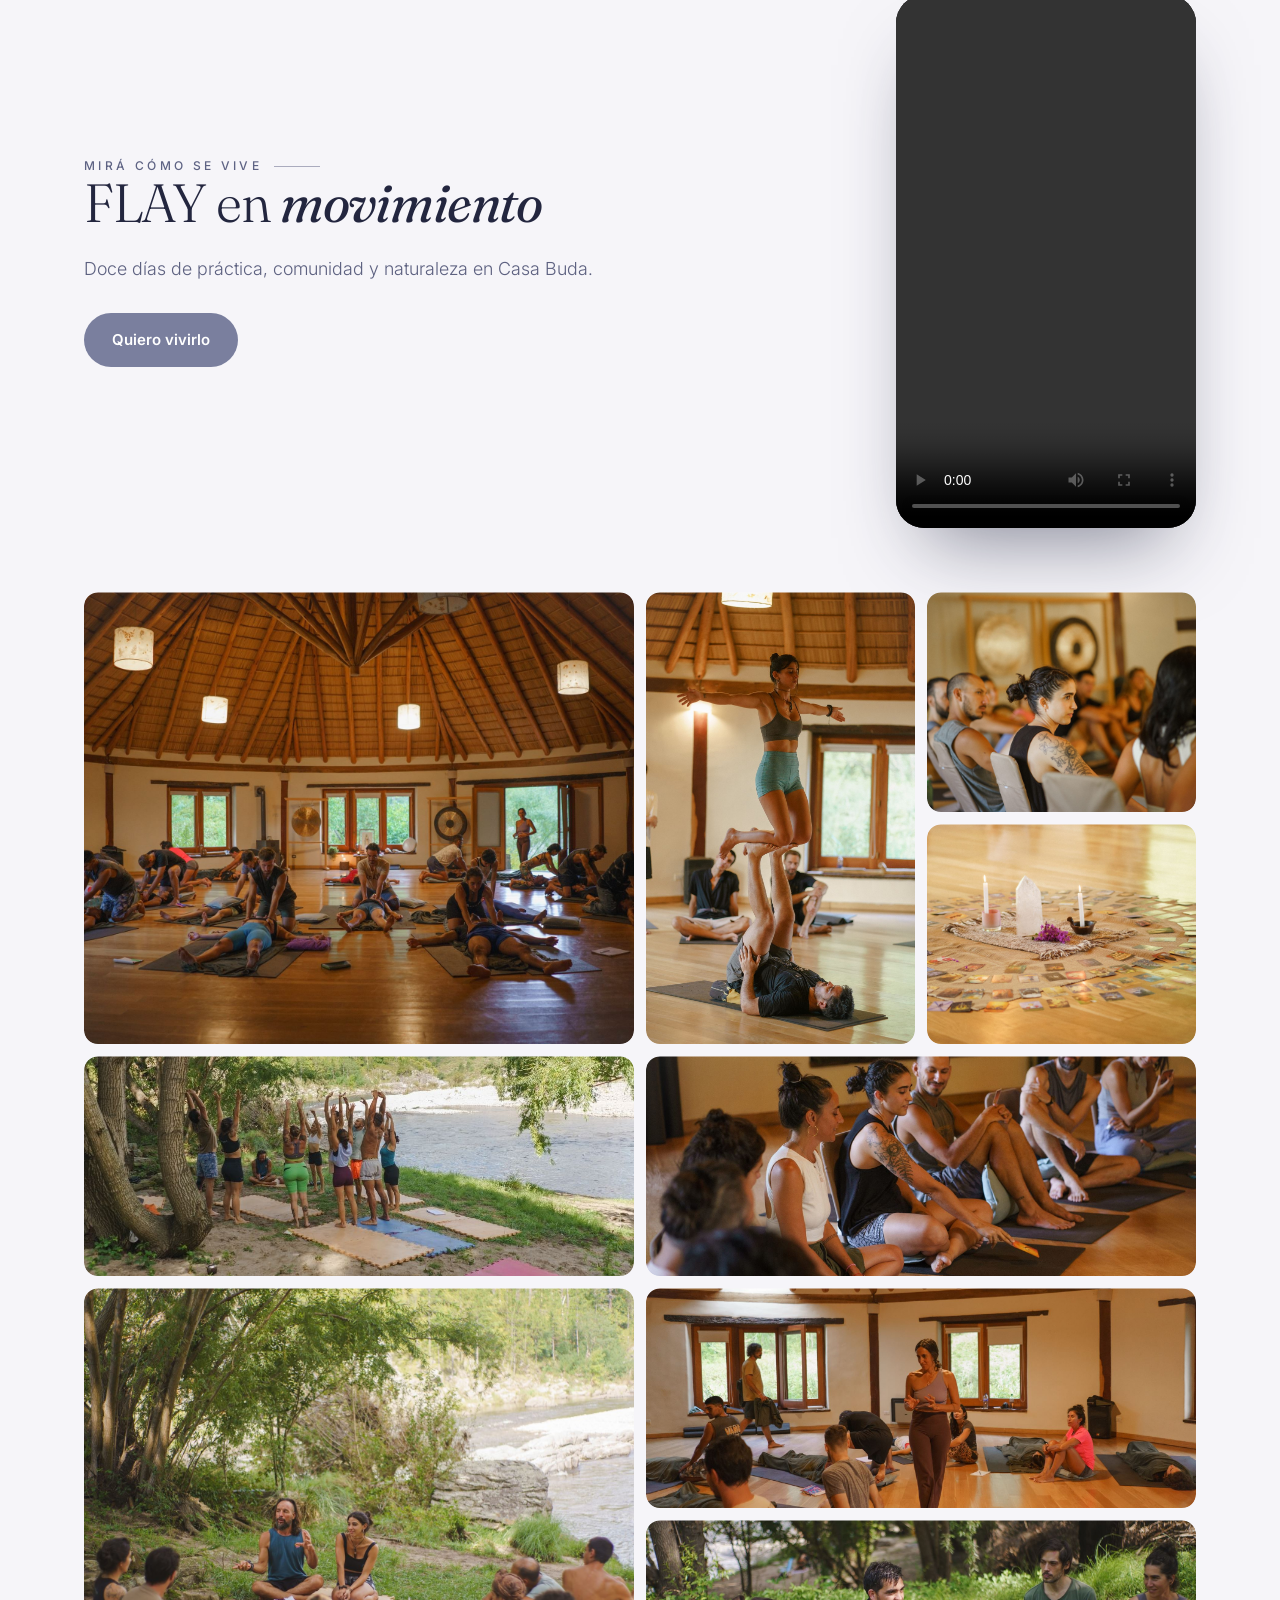
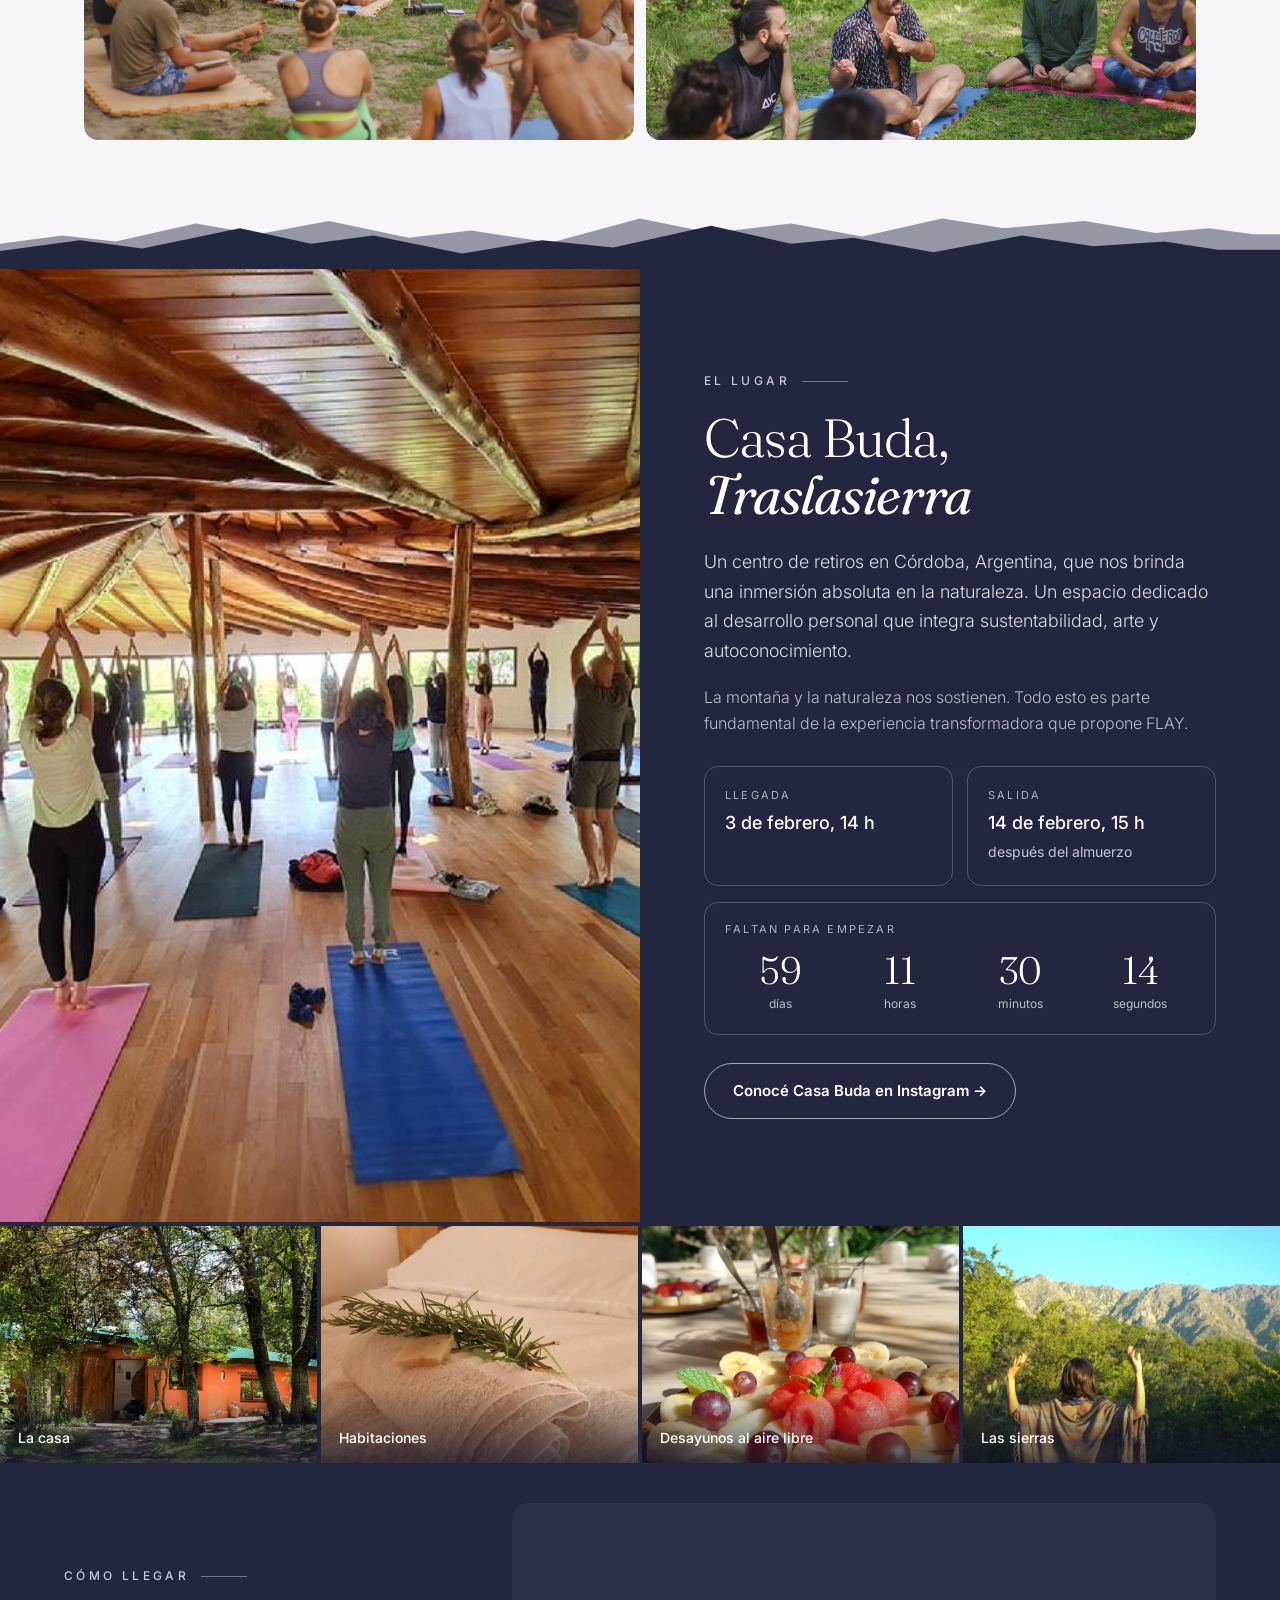
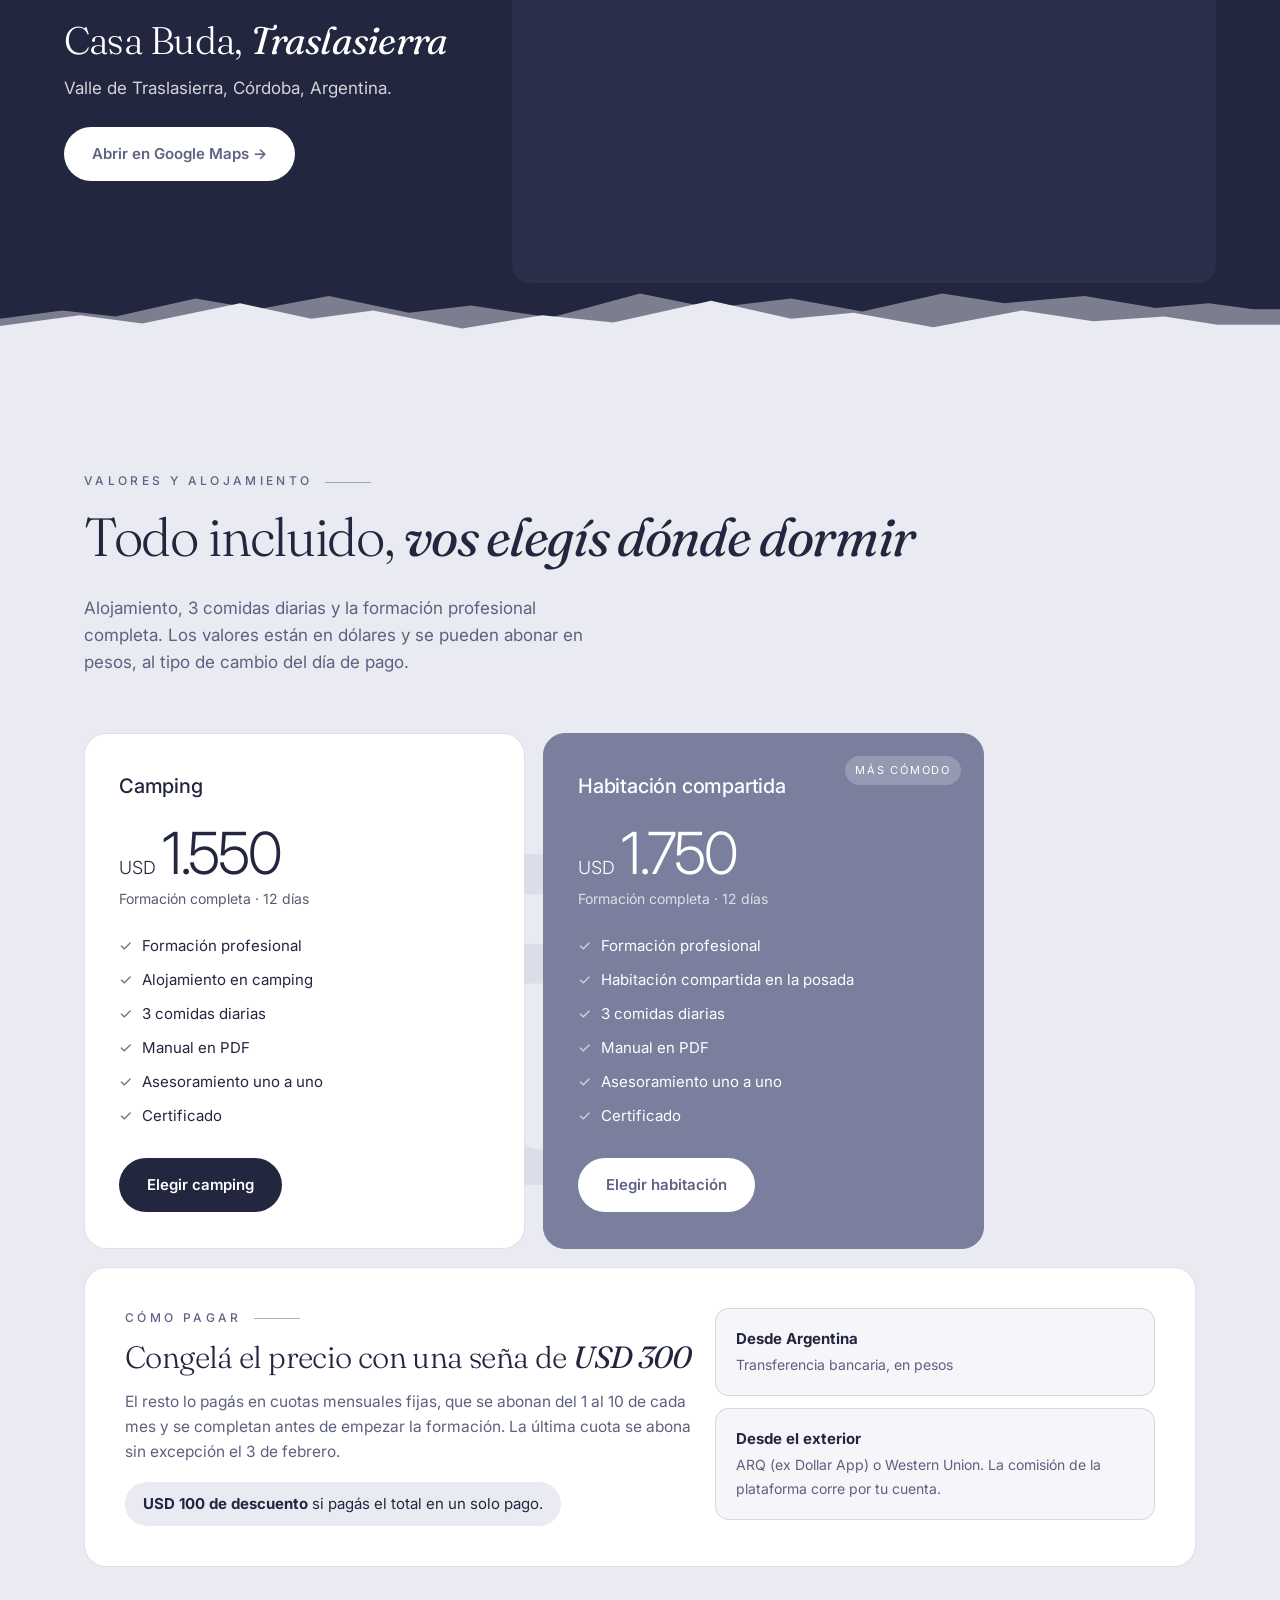
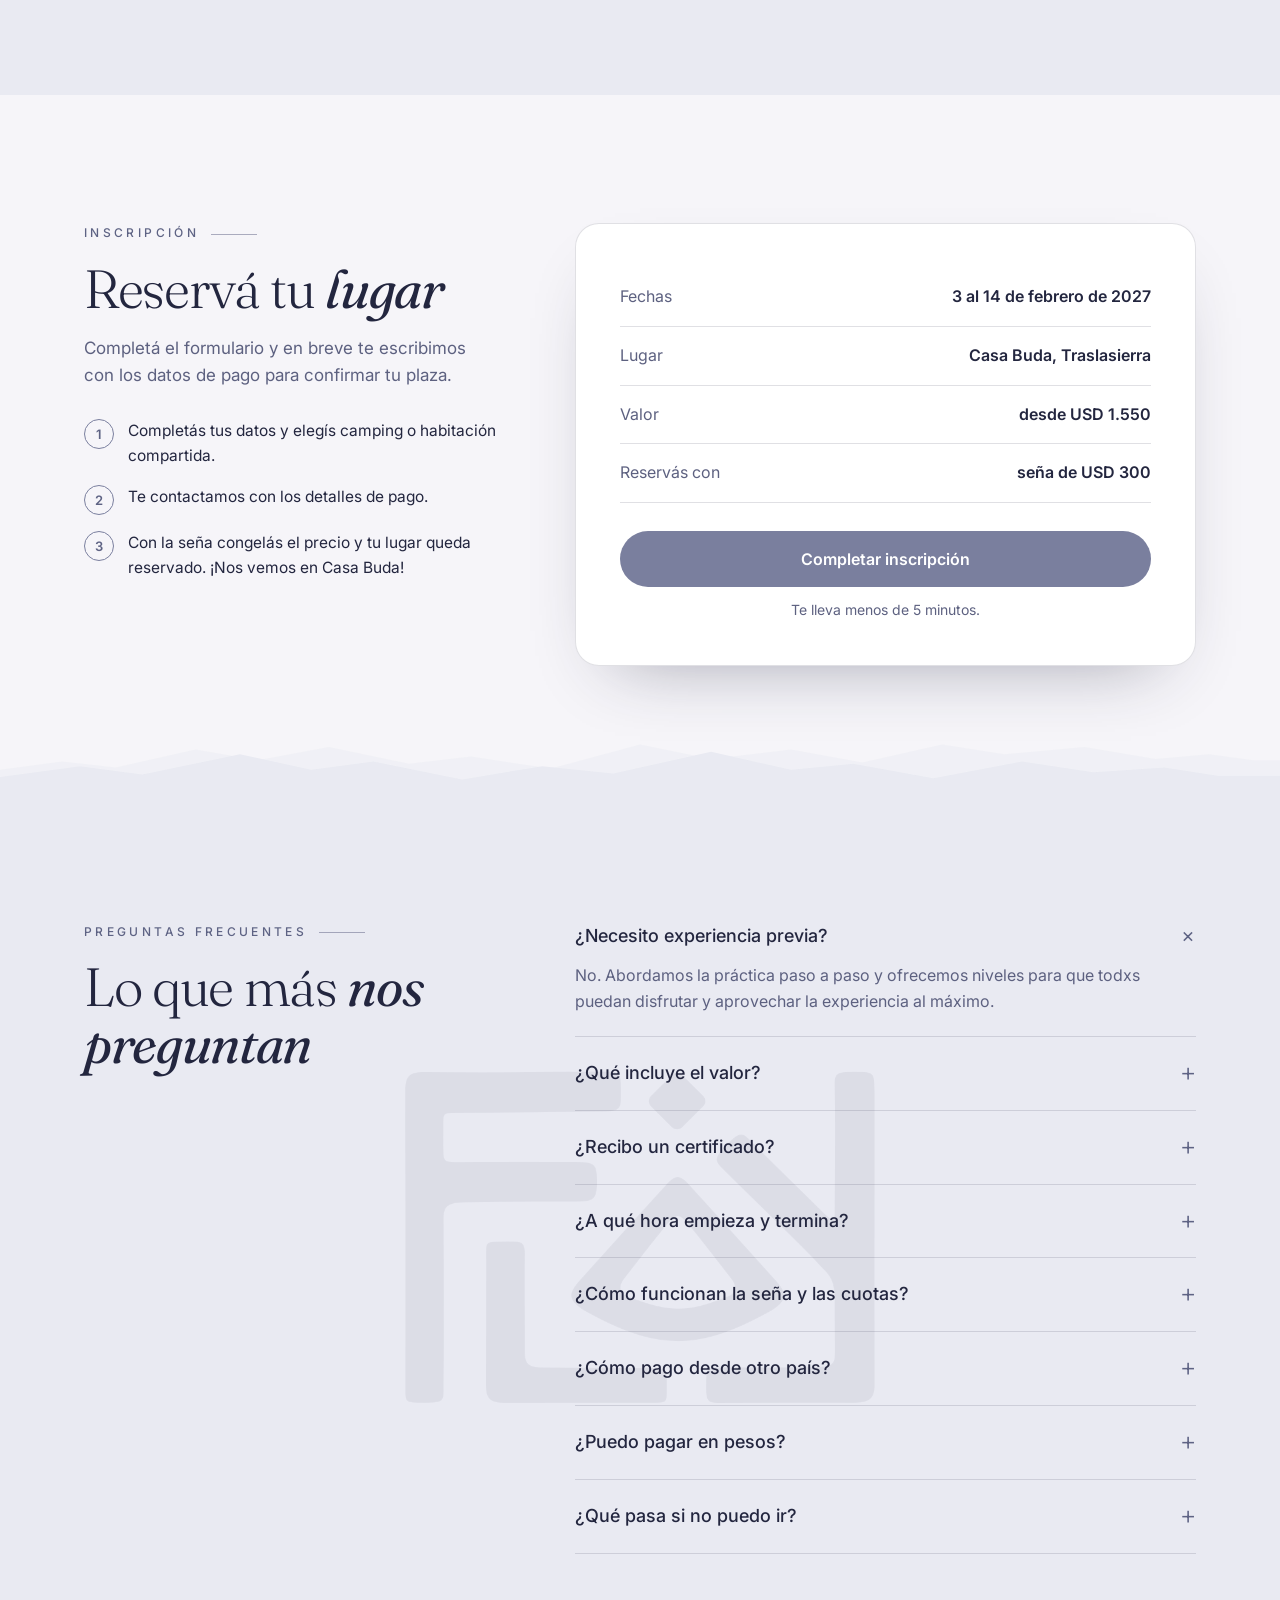
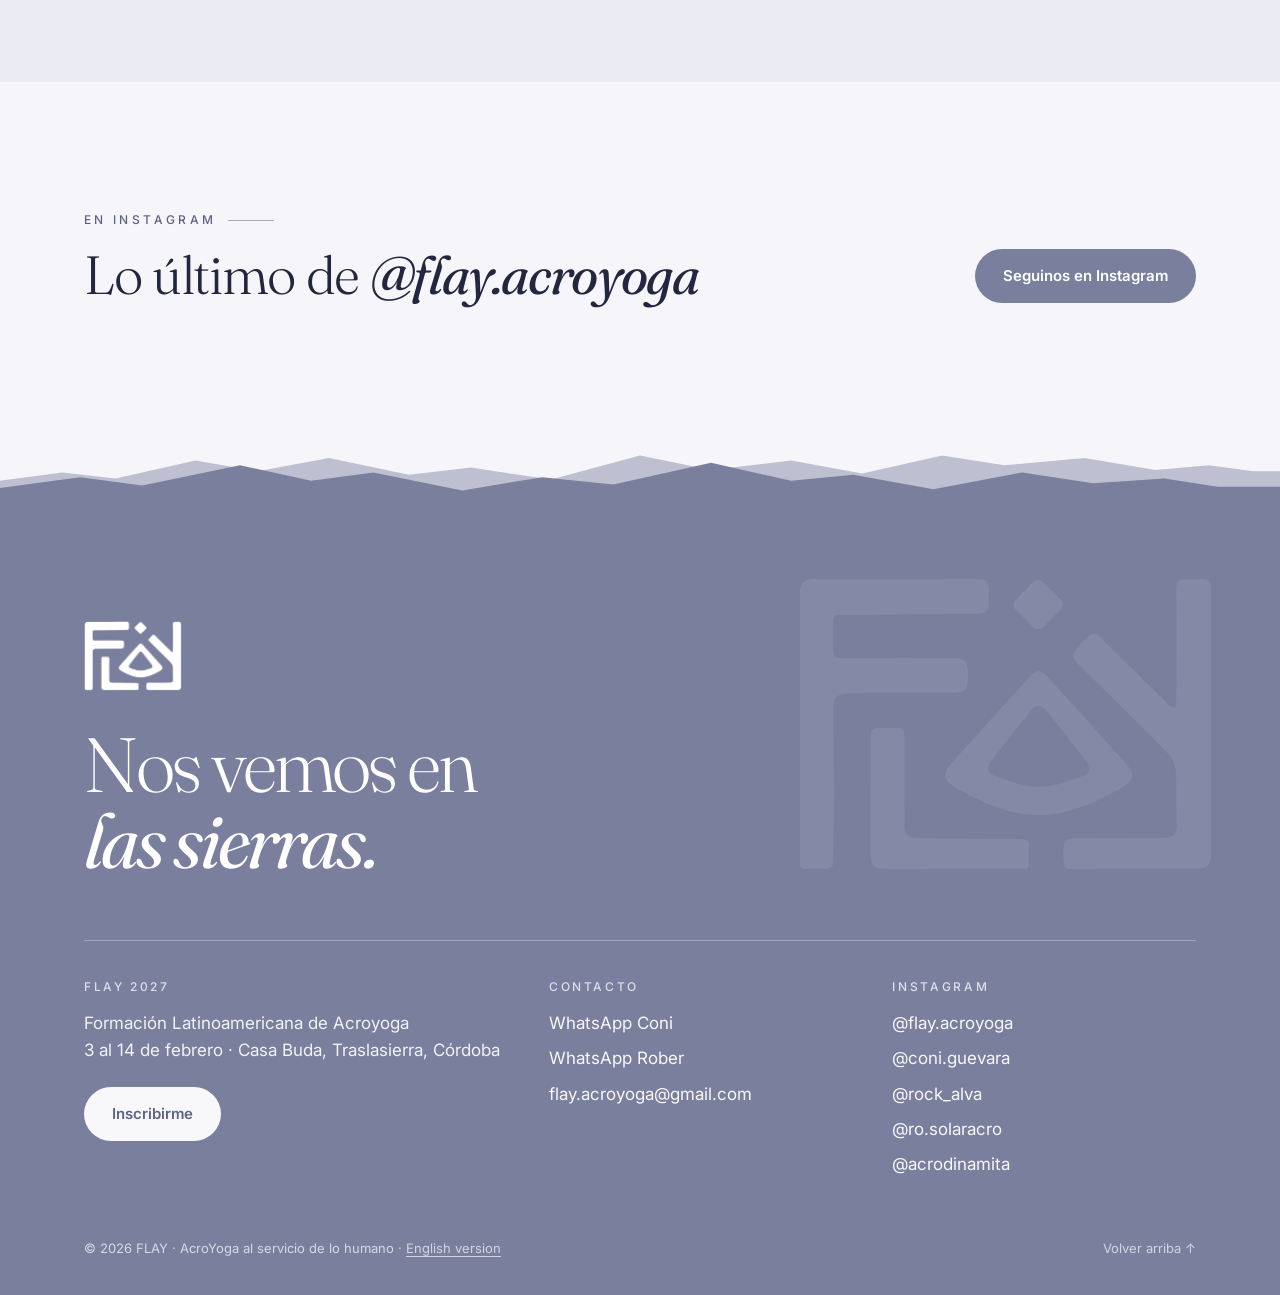
==== commit a7deb232: "Verificación de Google Search Console Co-Authored-By: Claude Opus 5.5 <noreply@anthropic.com>" ====
--- a/index.html
+++ b/index.html
@@ -9,6 +9,7 @@
 <meta property="og:description" content="Formación residencial · 3 al 14 de febrero 2027 · Casa Buda, Traslasierra, Córdoba">
 <meta property="og:image" content="https://flayacroyoga.com/img/equipo.jpg">
 <meta name="theme-color" content="#7A7F9E">
+<meta name="google-site-verification" content="_2nL7N8CjwOzQUCBJGz1utmtpHybz0C7o95kpiwSbP8">
 <link rel="canonical" href="https://flayacroyoga.com/">
 <link rel="alternate" hreflang="es" href="https://flayacroyoga.com/">
 <link rel="alternate" hreflang="en" href="https://flayacroyoga.com/en/">
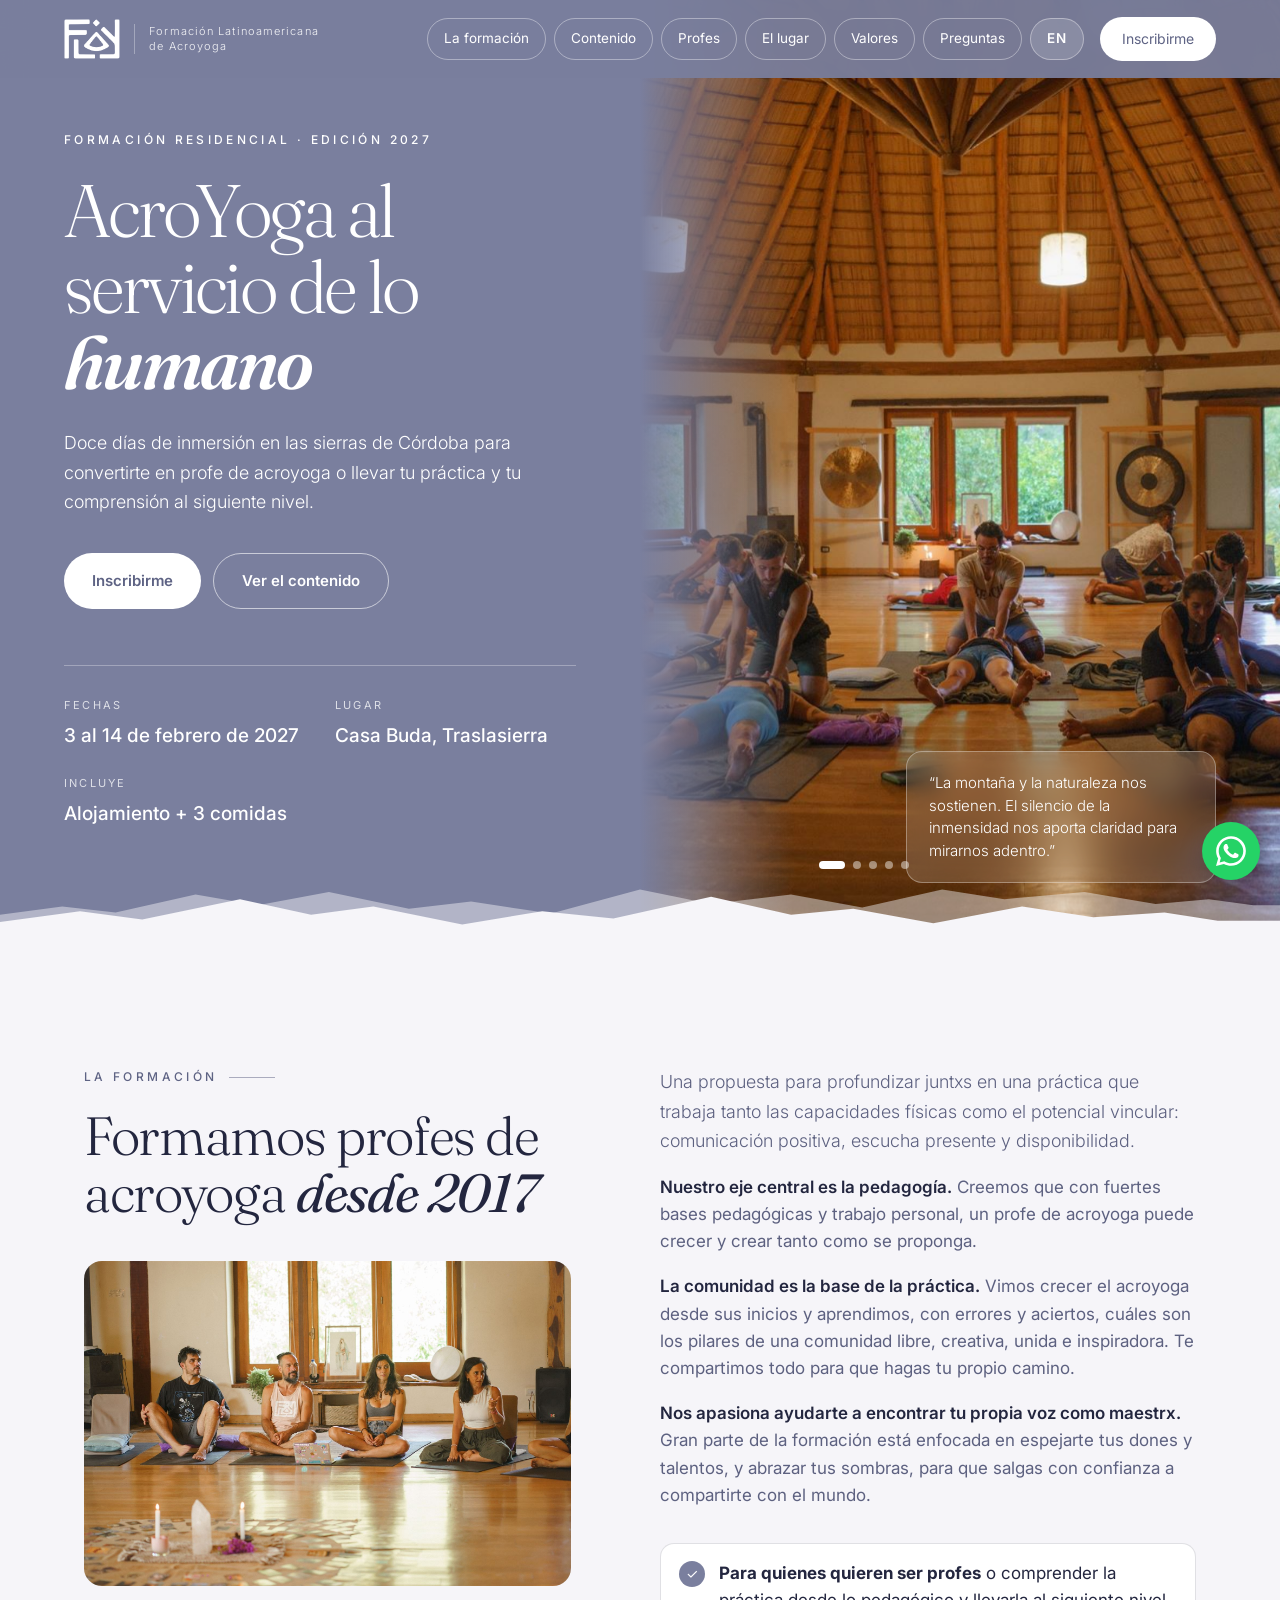
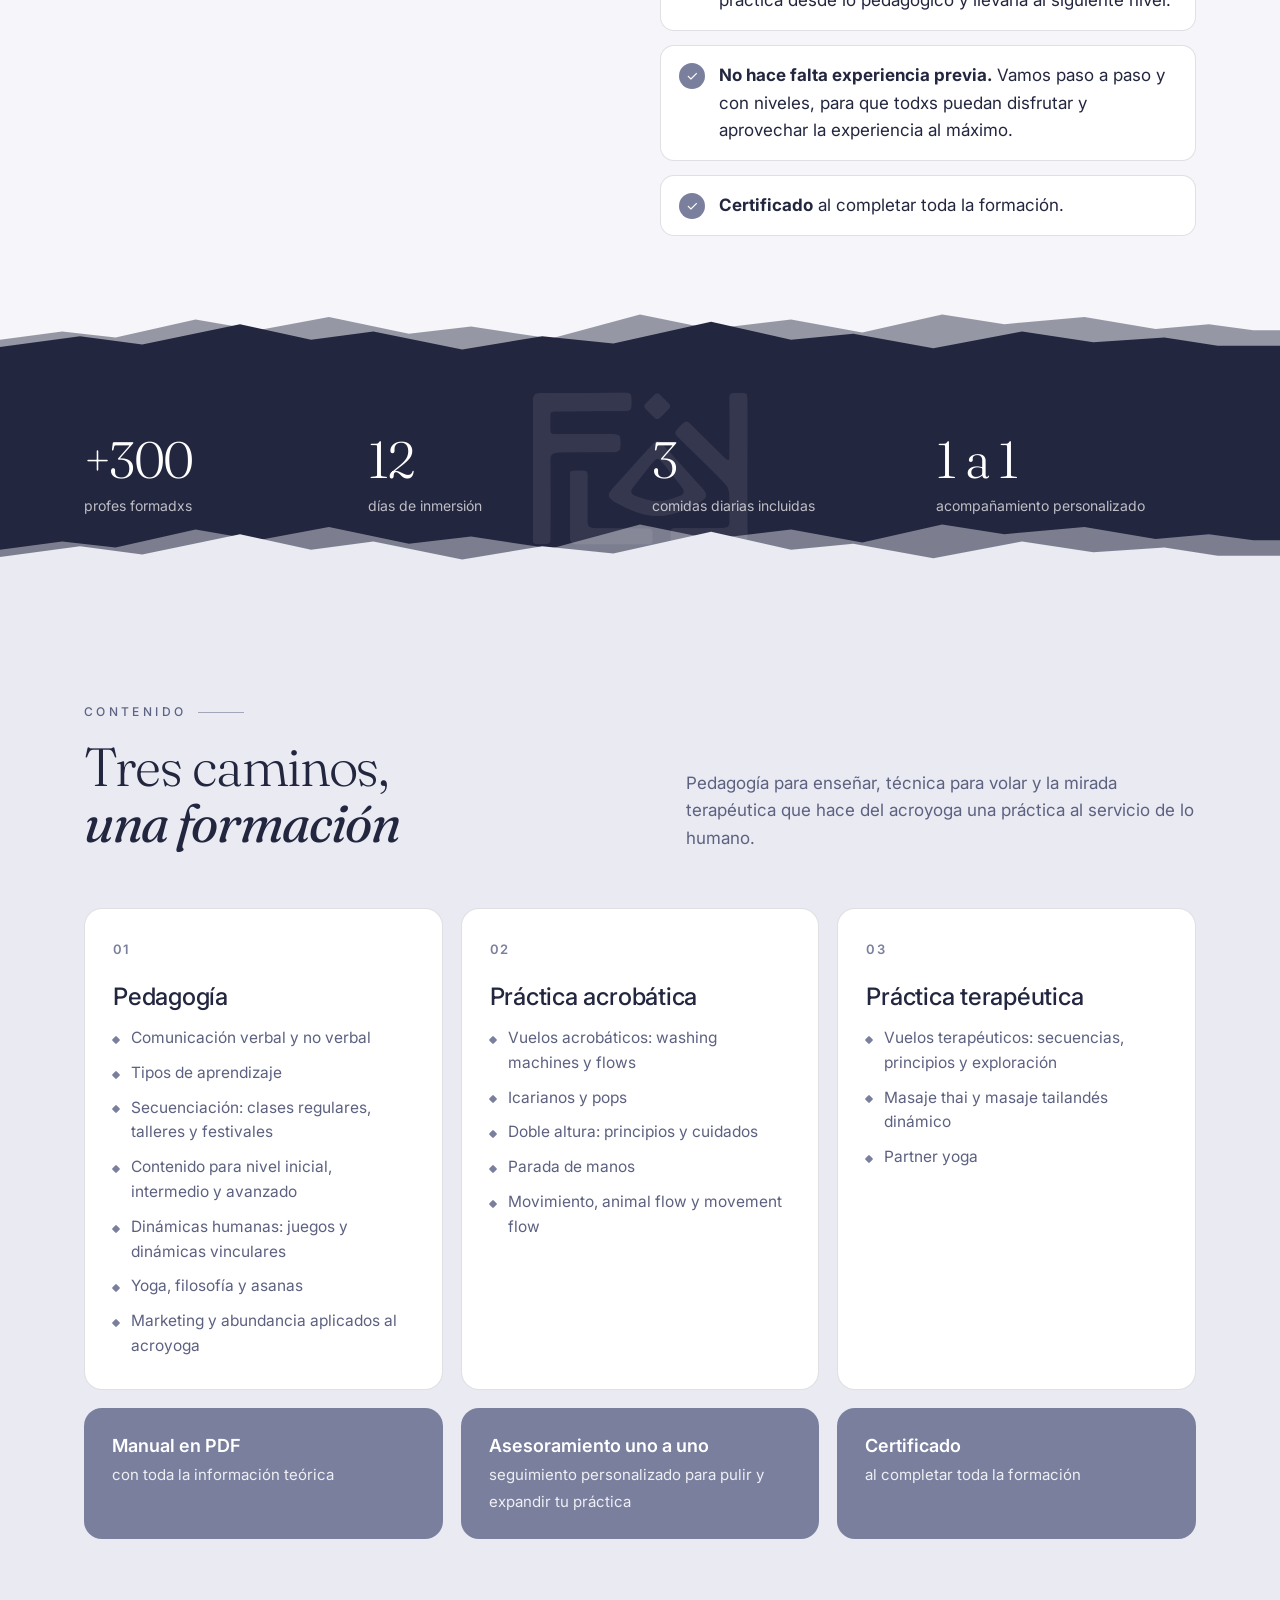
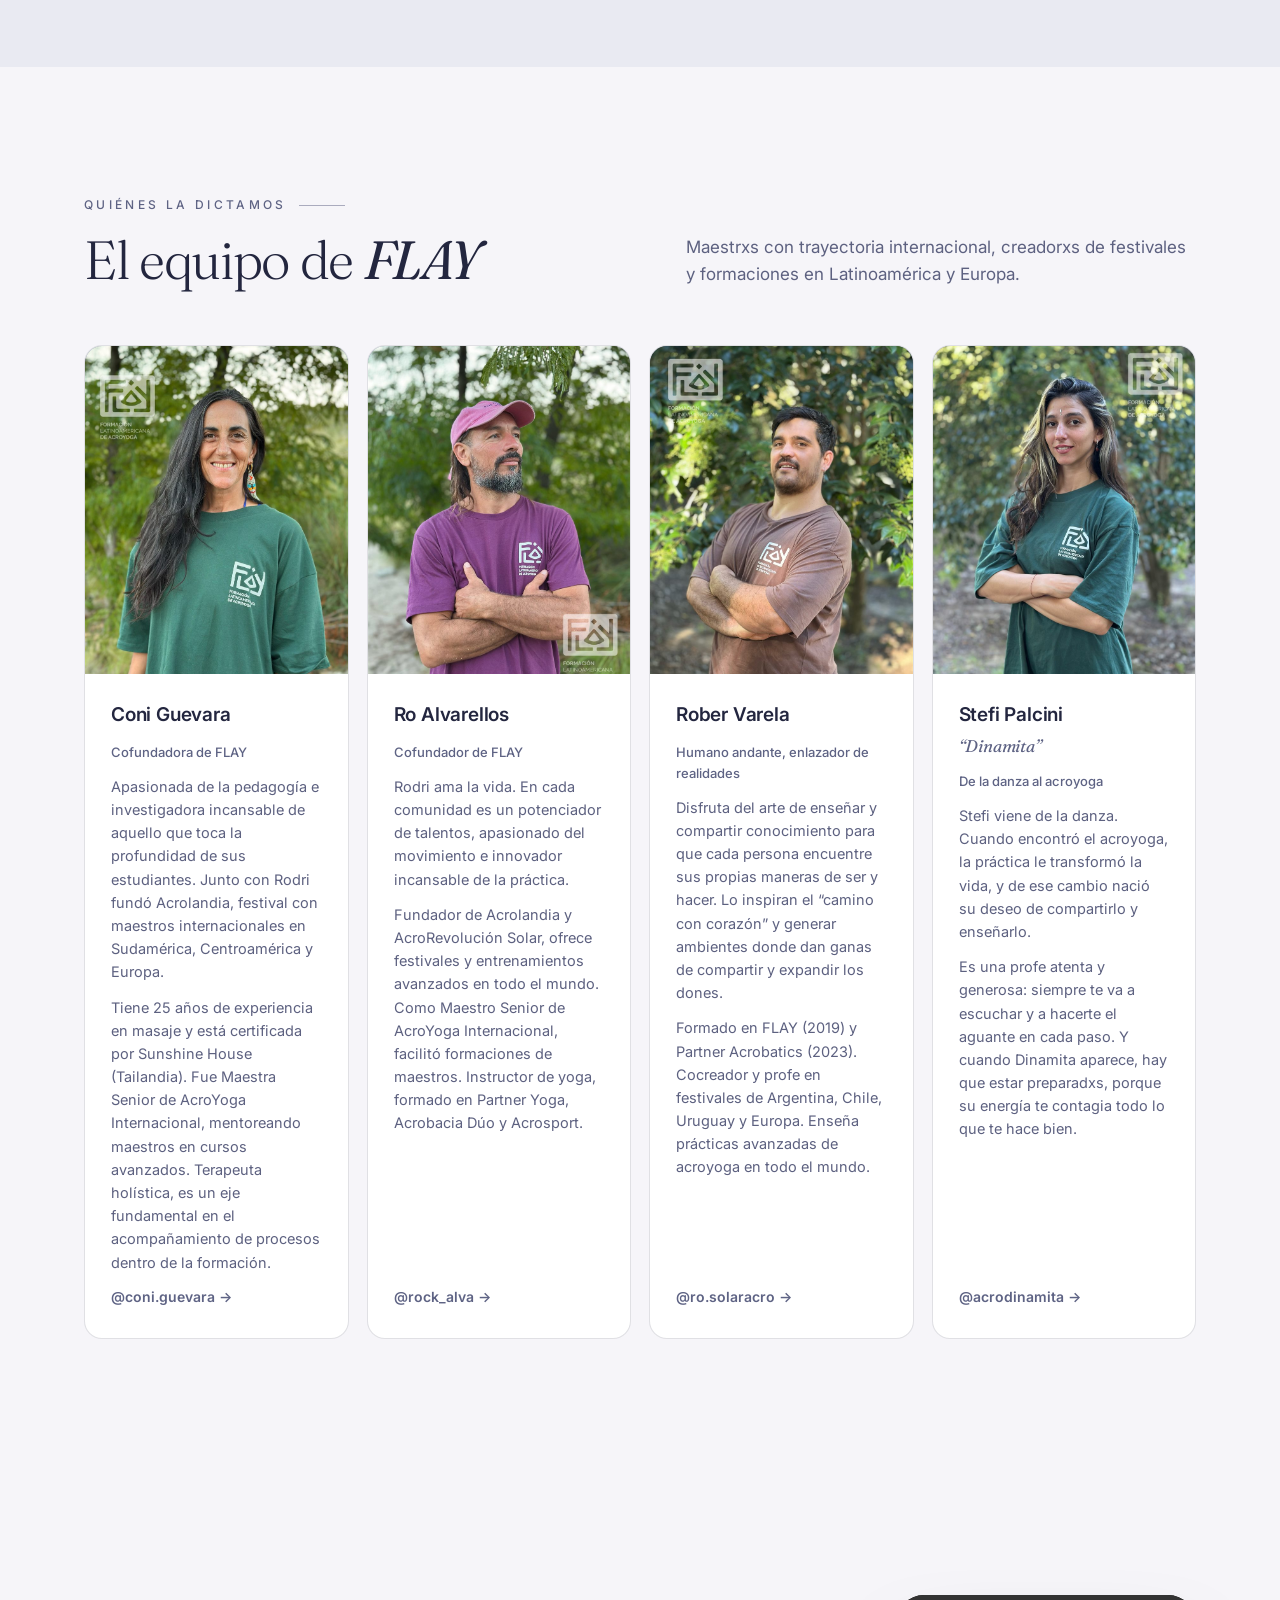
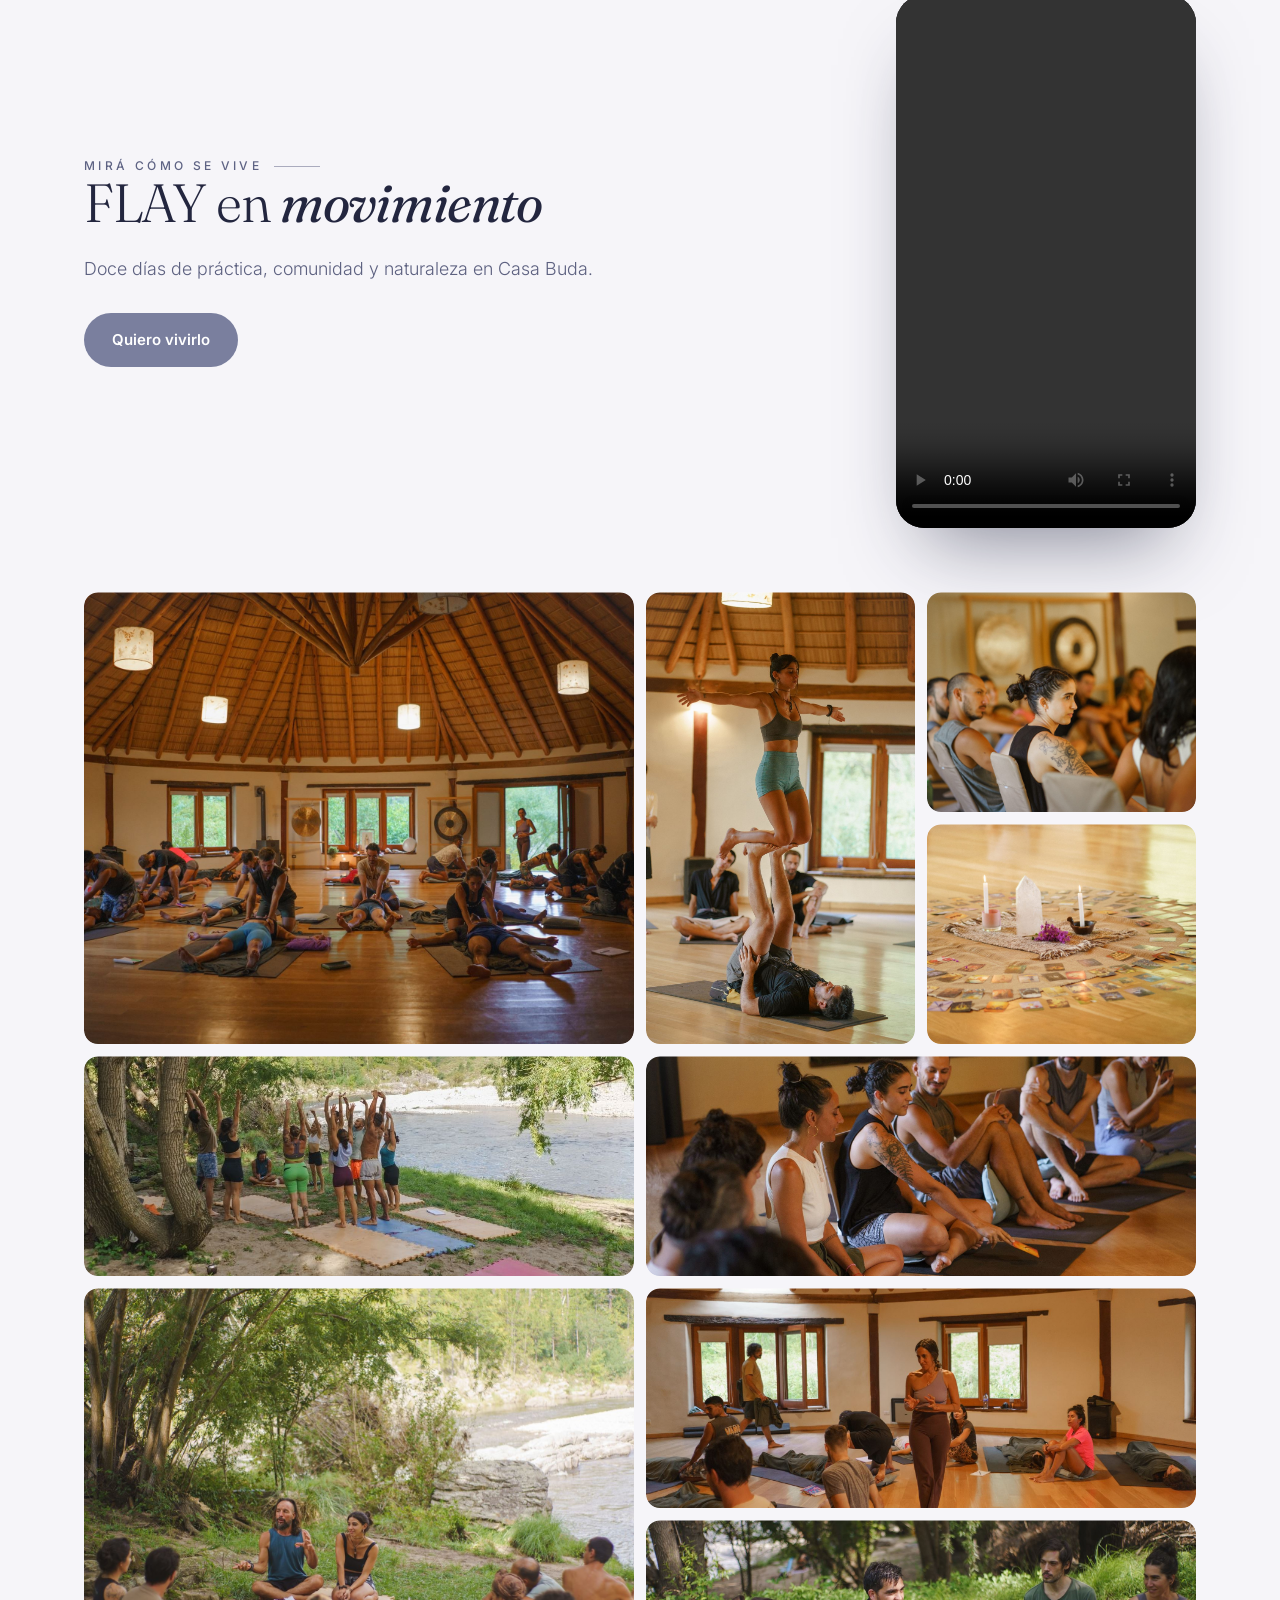
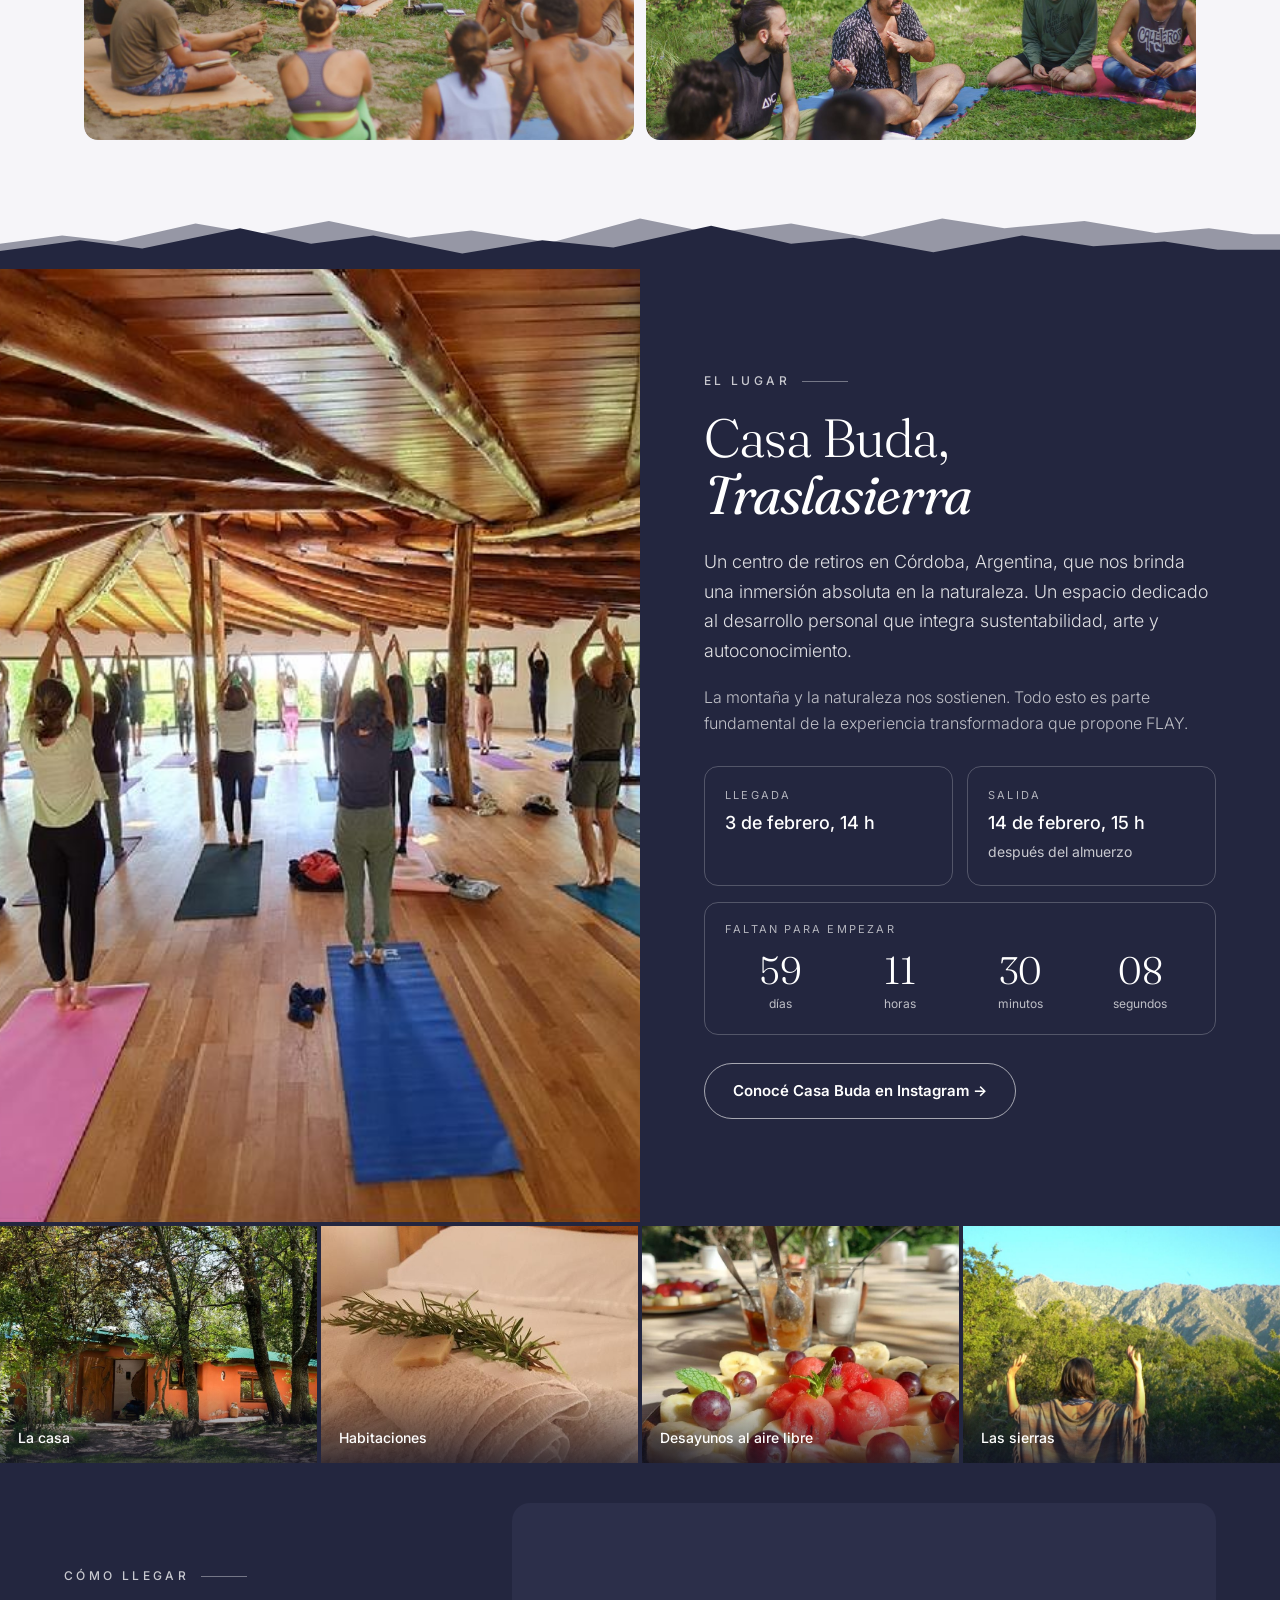
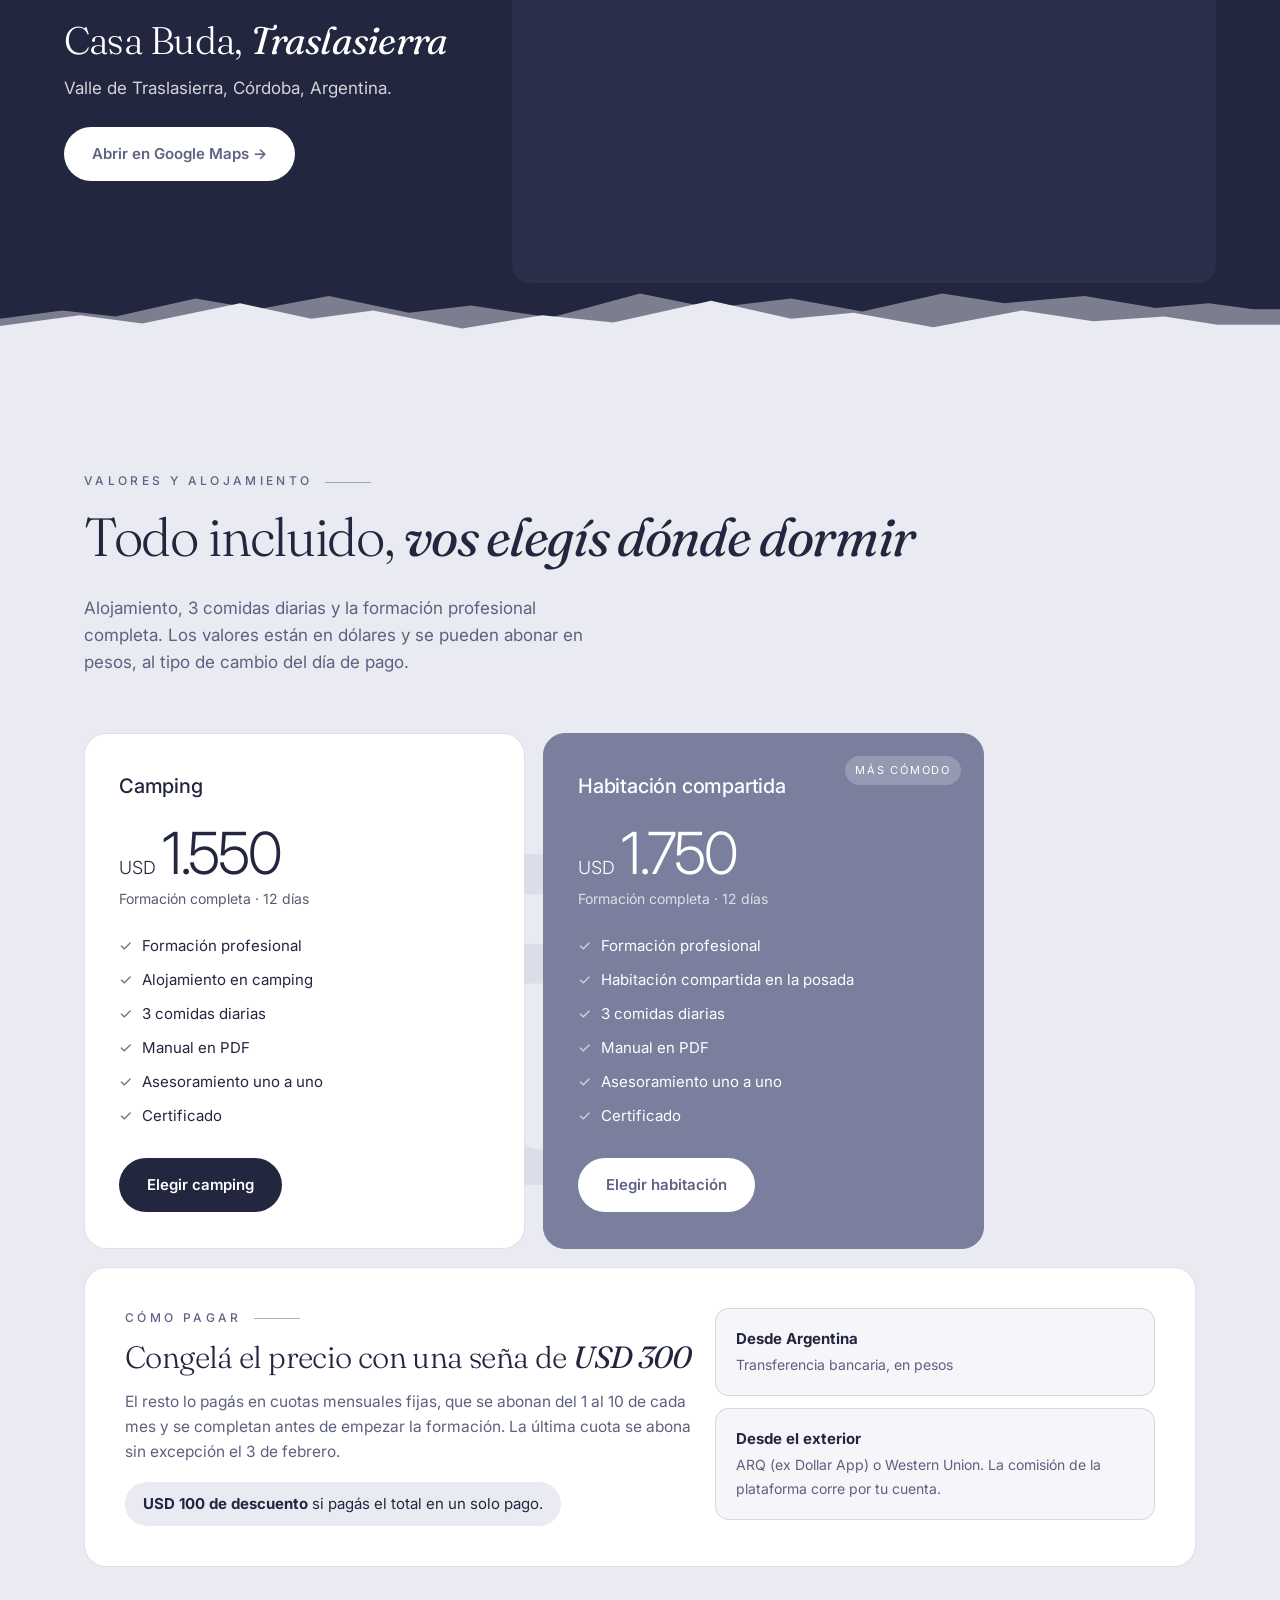
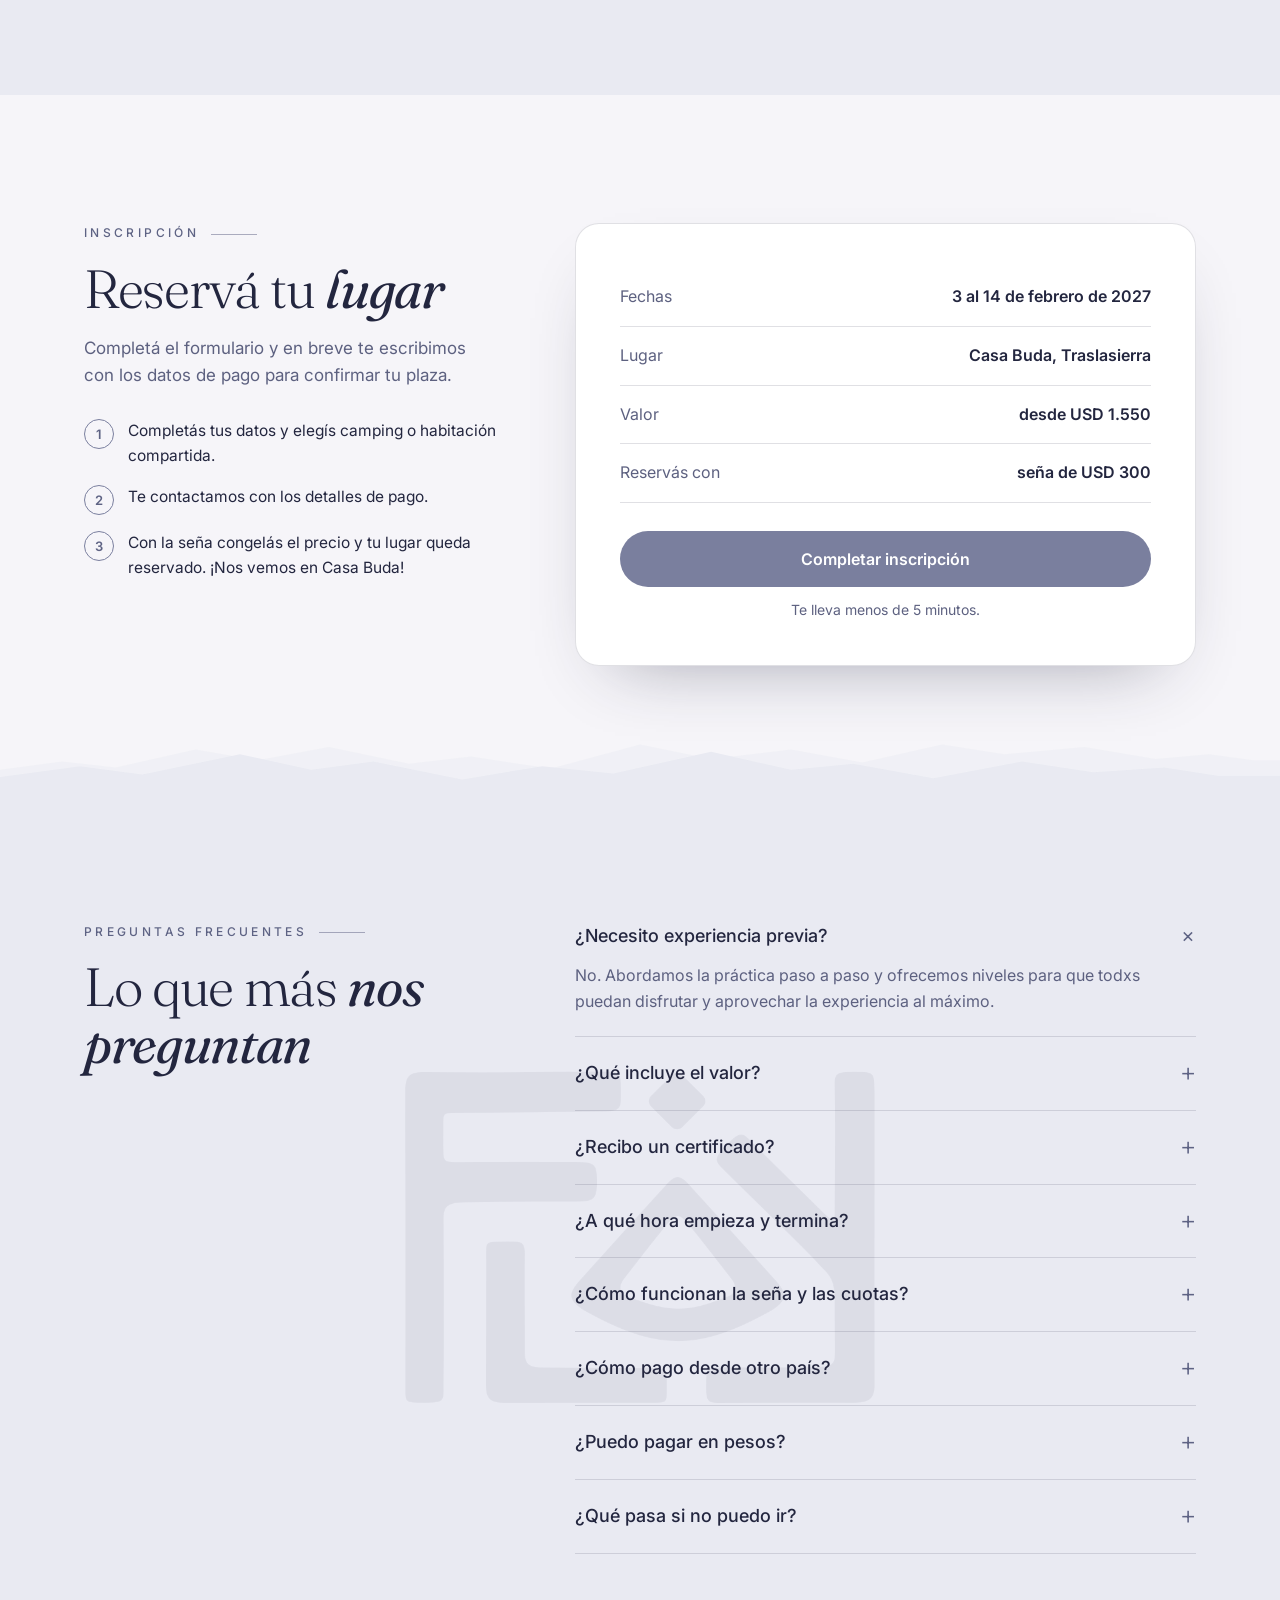
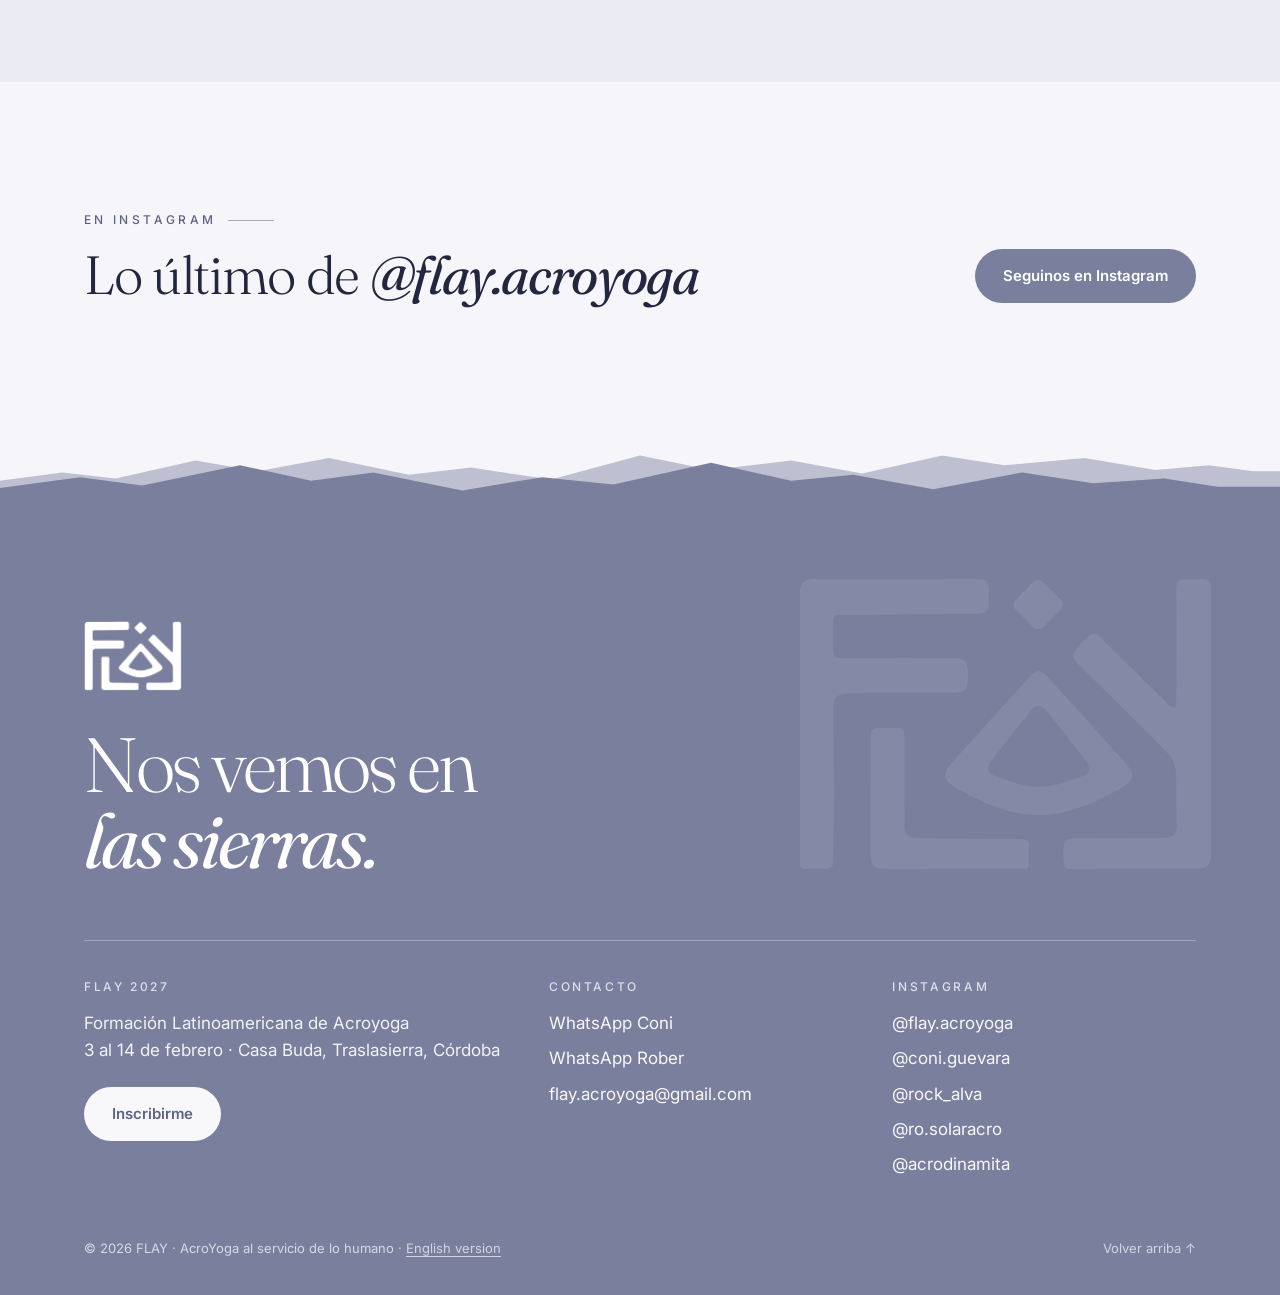
==== commit 0d975e07: "Vista previa al compartir: logo de FLAY Co-Authored-By: Claude Opus 5.5 <noreply@anthropic.com>" ====
--- a/index.html
+++ b/index.html
@@ -7,7 +7,10 @@
 <meta name="description" content="FLAY 2027: formación residencial de acroyoga del 3 al 14 de febrero en Casa Buda, Traslasierra (Córdoba). Alojamiento, 3 comidas diarias y formación profesional.">
 <meta property="og:title" content="FLAY · Formación Latinoamericana de Acroyoga 2027">
 <meta property="og:description" content="Formación residencial · 3 al 14 de febrero 2027 · Casa Buda, Traslasierra, Córdoba">
-<meta property="og:image" content="https://flayacroyoga.com/img/equipo.jpg">
+<meta property="og:image" content="https://flayacroyoga.com/img/compartir.png">
+<meta property="og:image:width" content="1200">
+<meta property="og:image:height" content="630">
+<meta name="twitter:card" content="summary_large_image">
 <meta name="theme-color" content="#7A7F9E">
 <meta name="google-site-verification" content="_2nL7N8CjwOzQUCBJGz1utmtpHybz0C7o95kpiwSbP8">
 <link rel="canonical" href="https://flayacroyoga.com/">
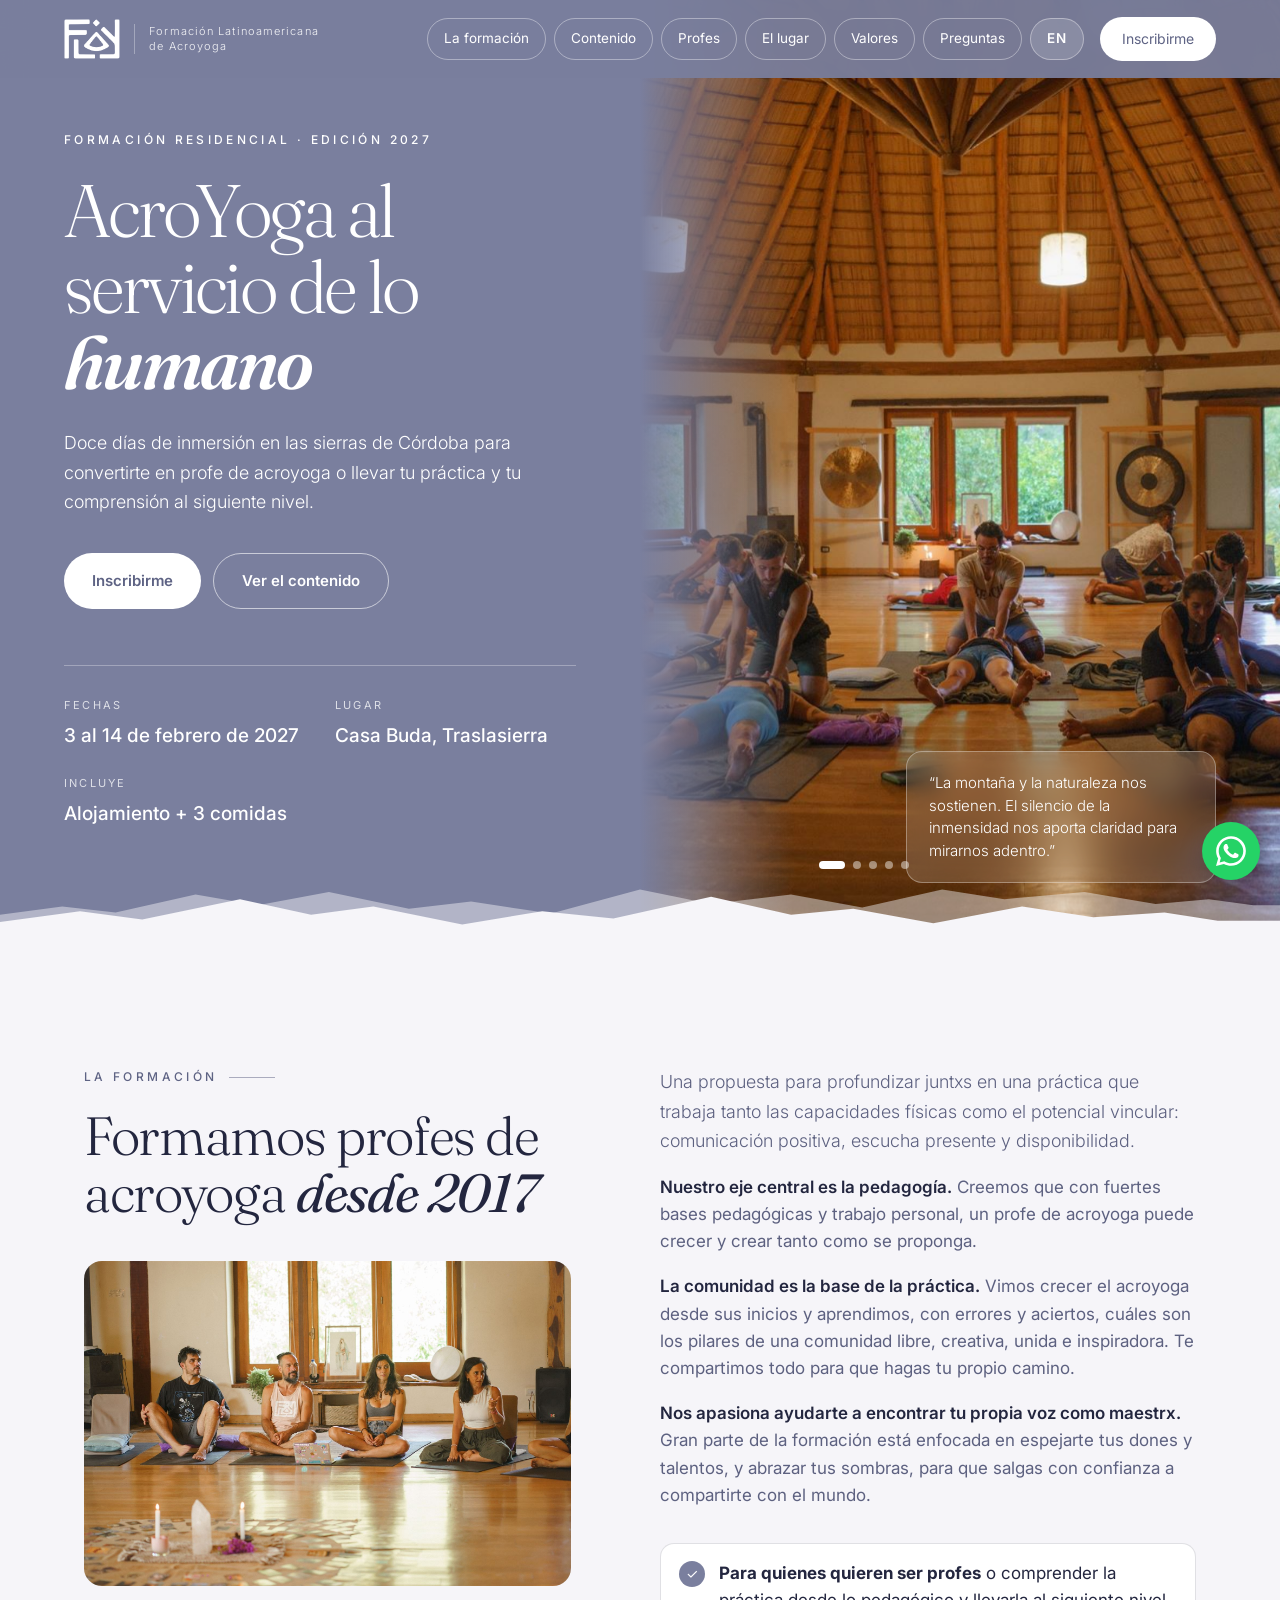
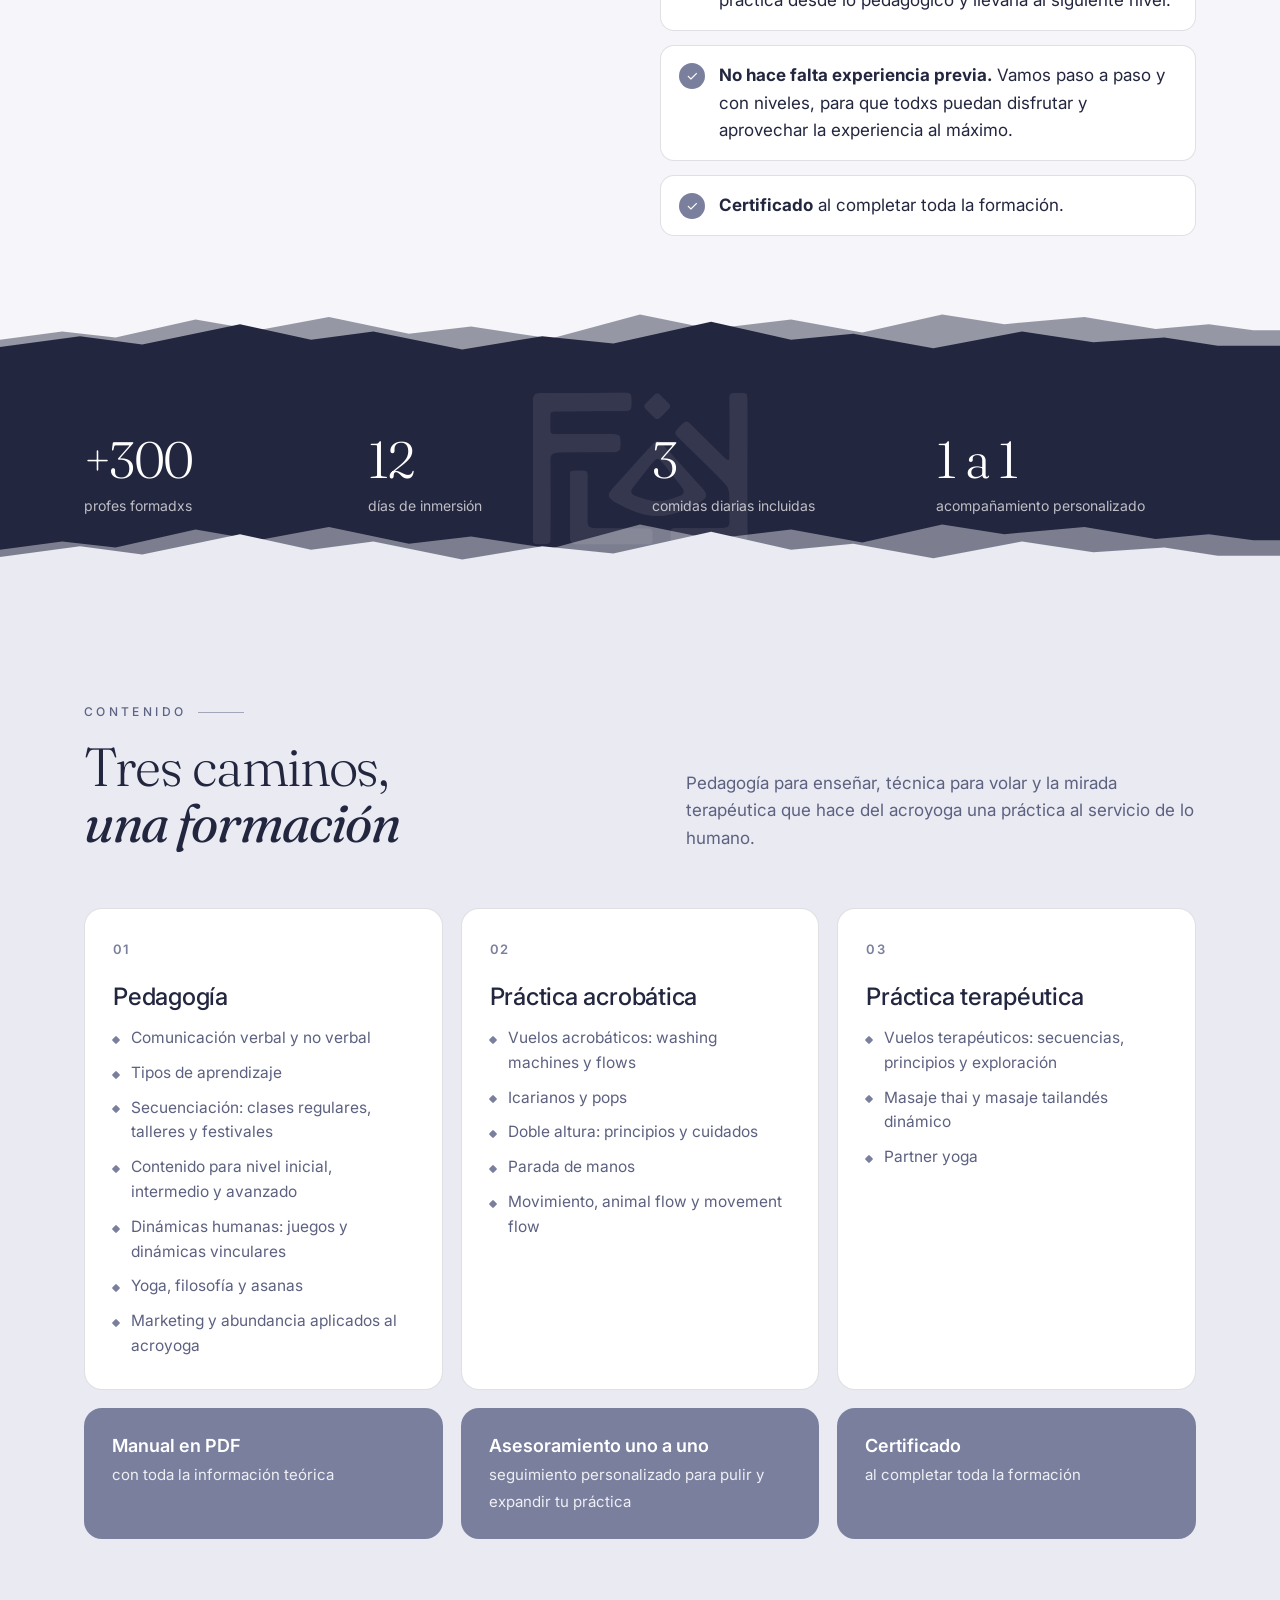
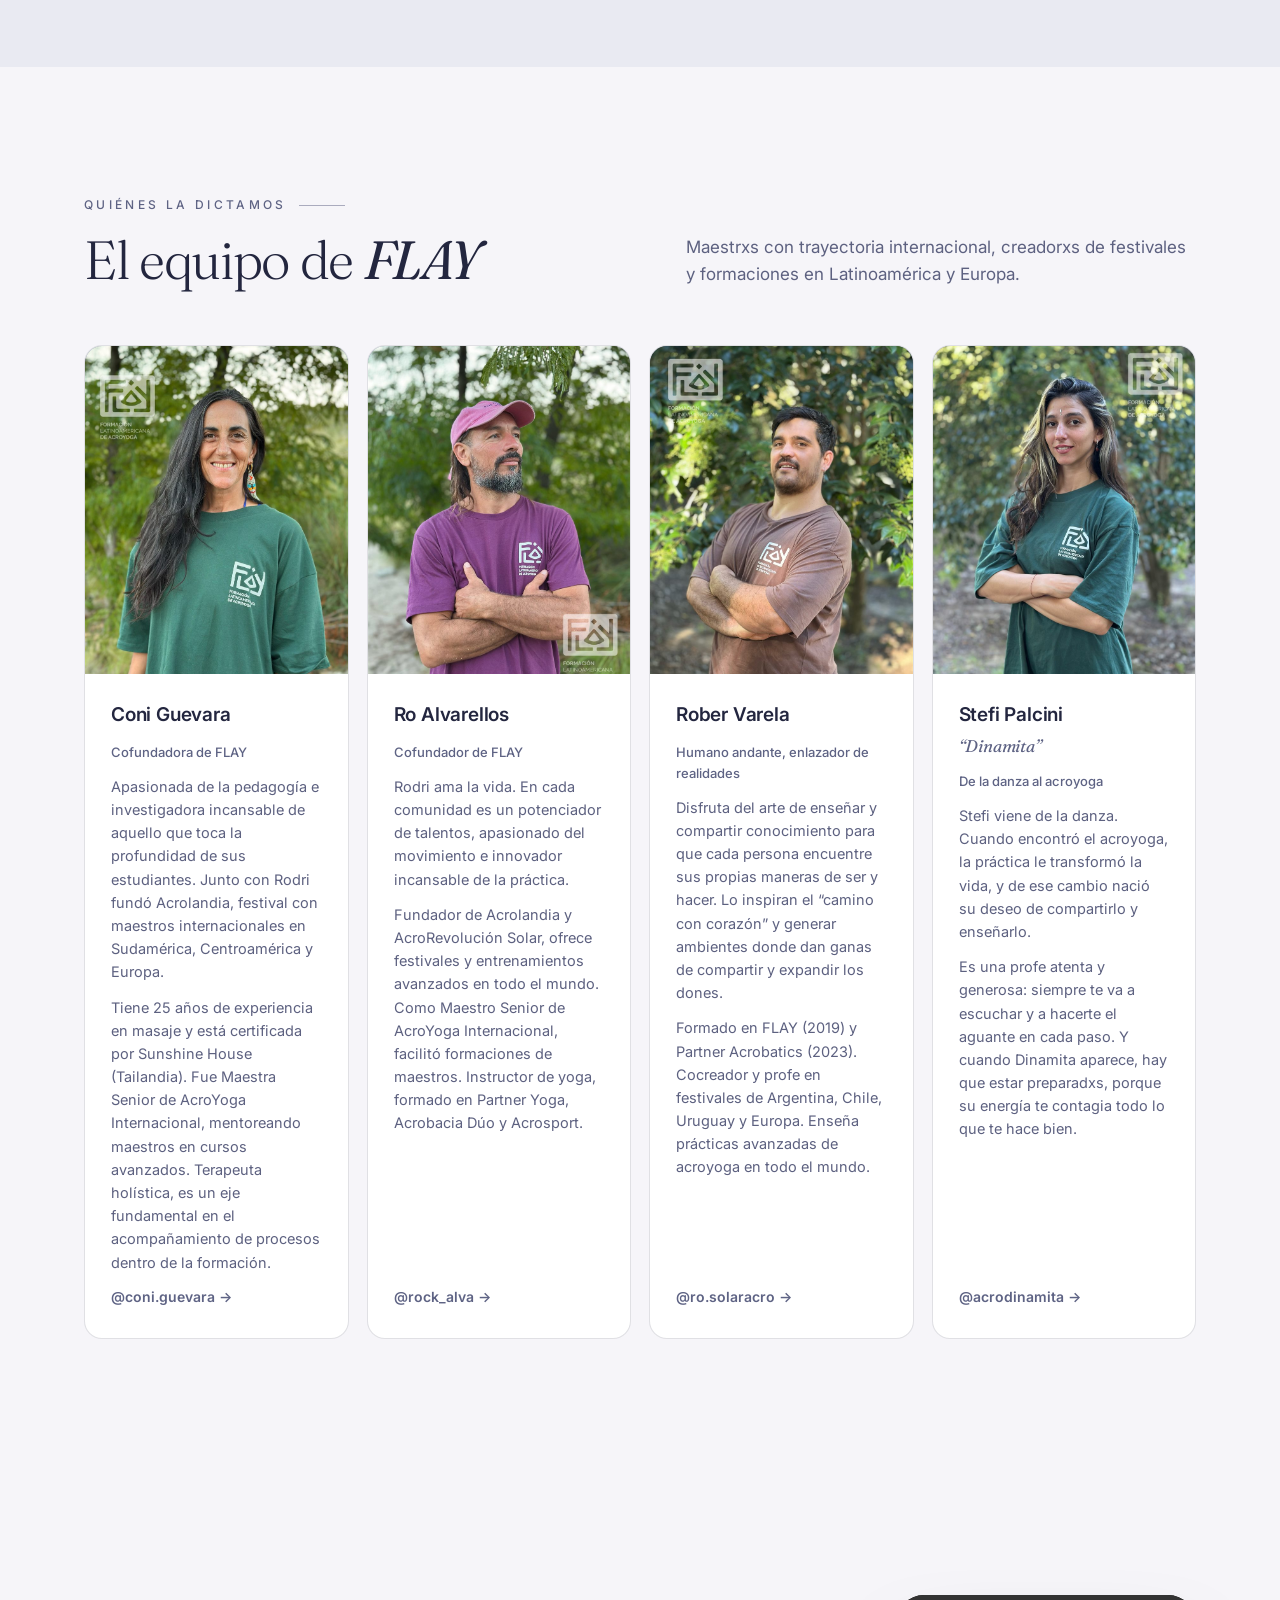
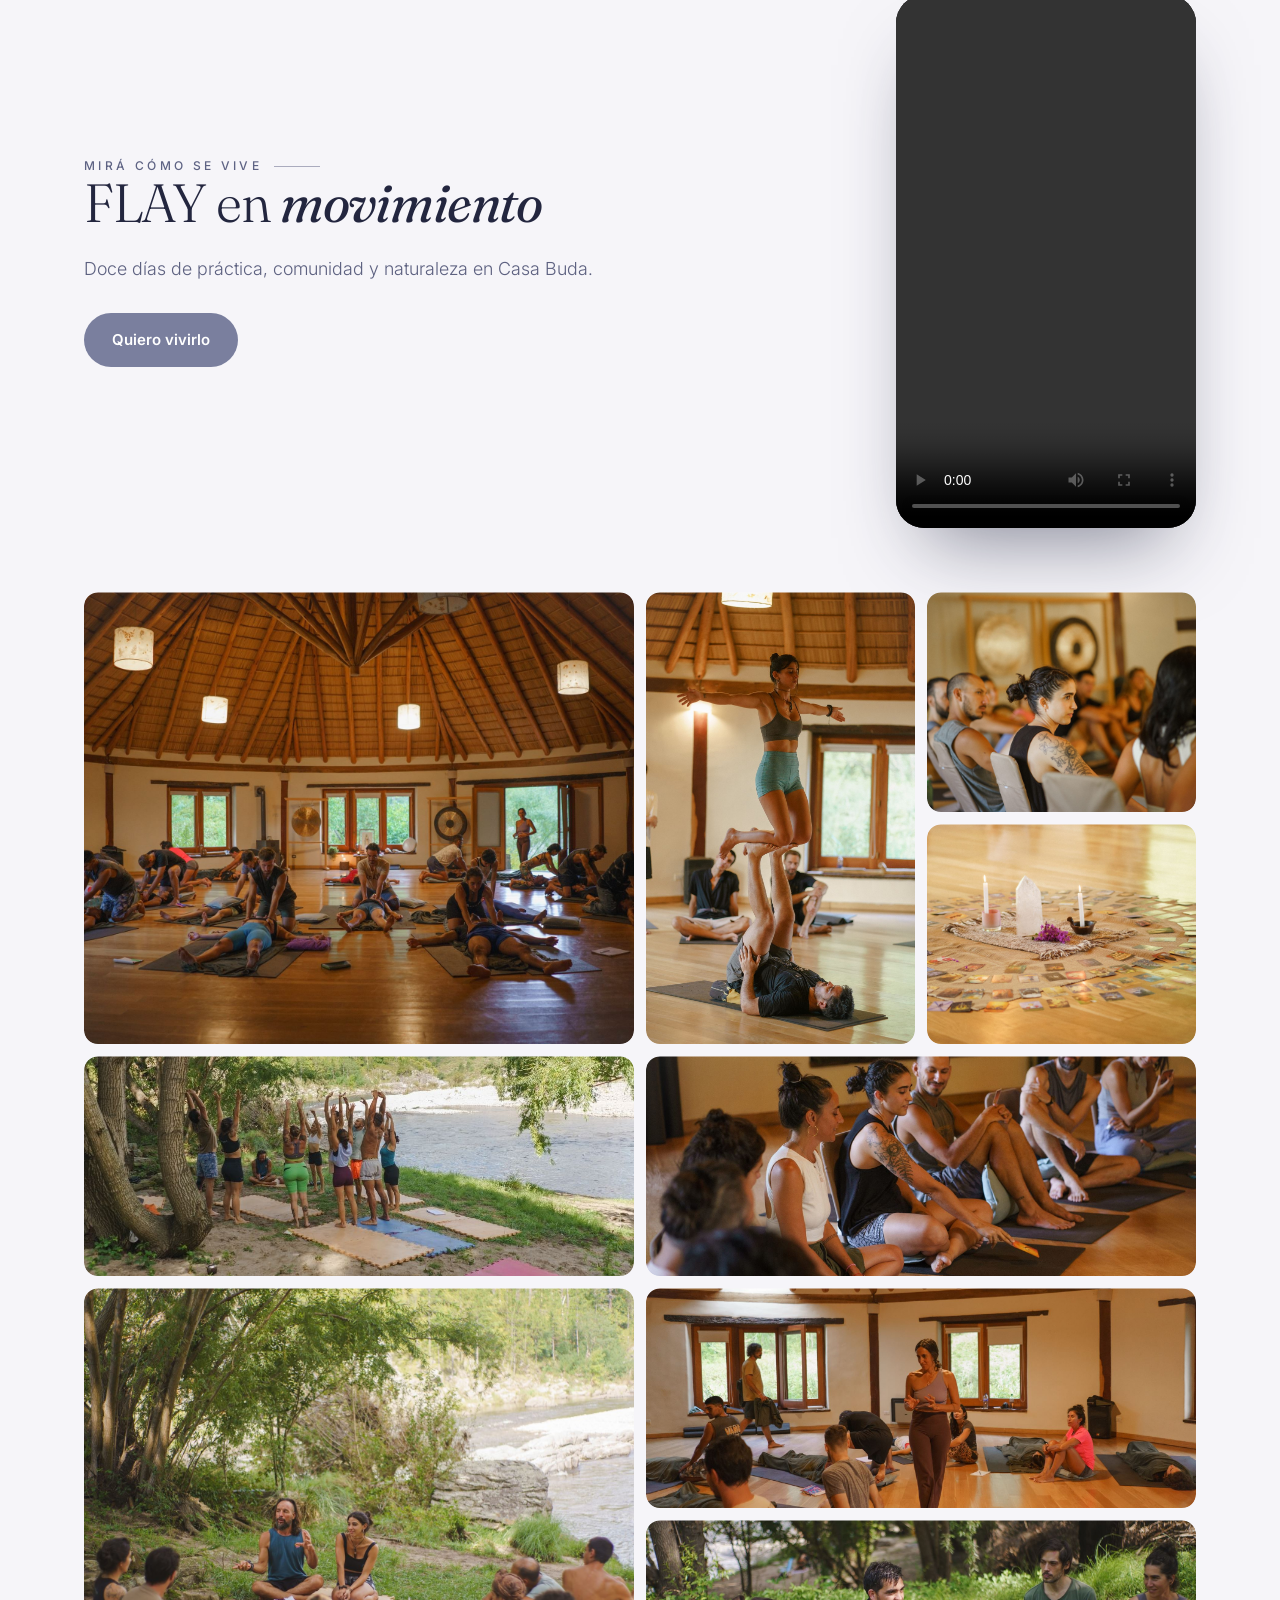
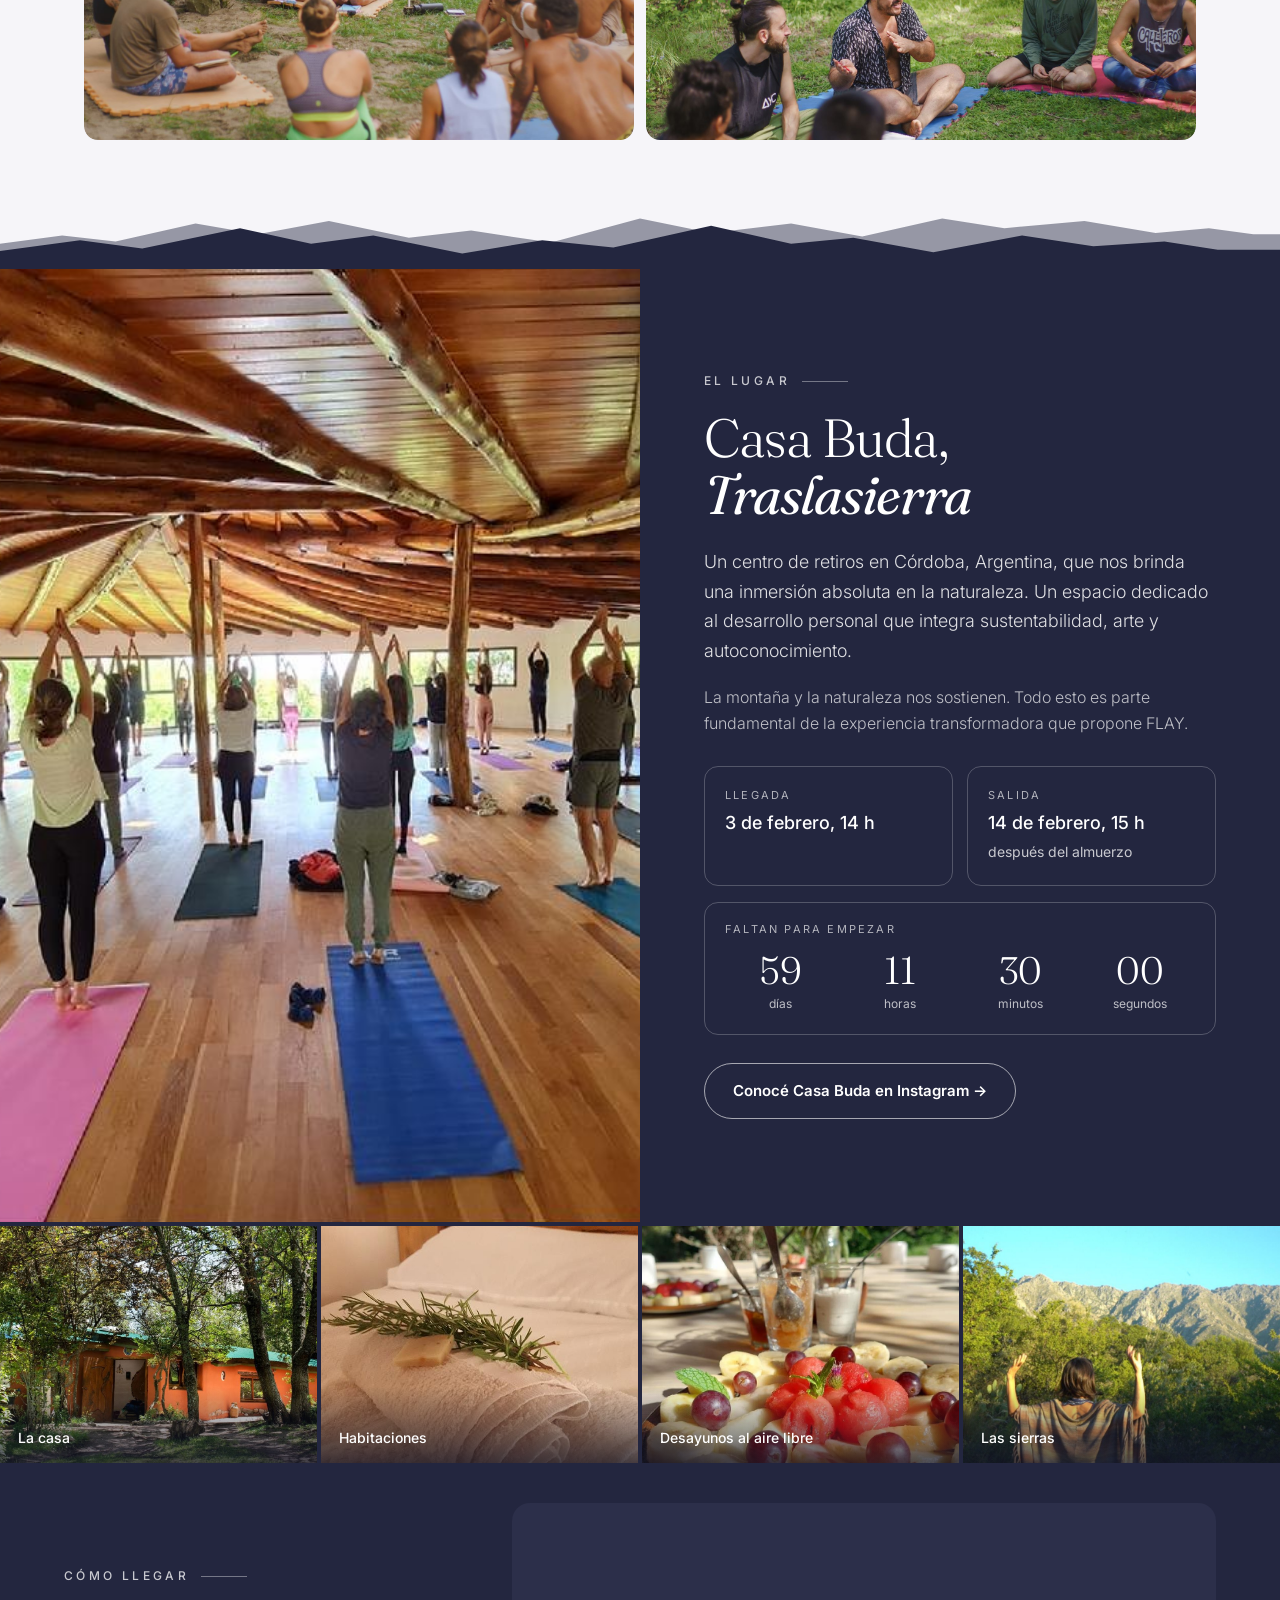
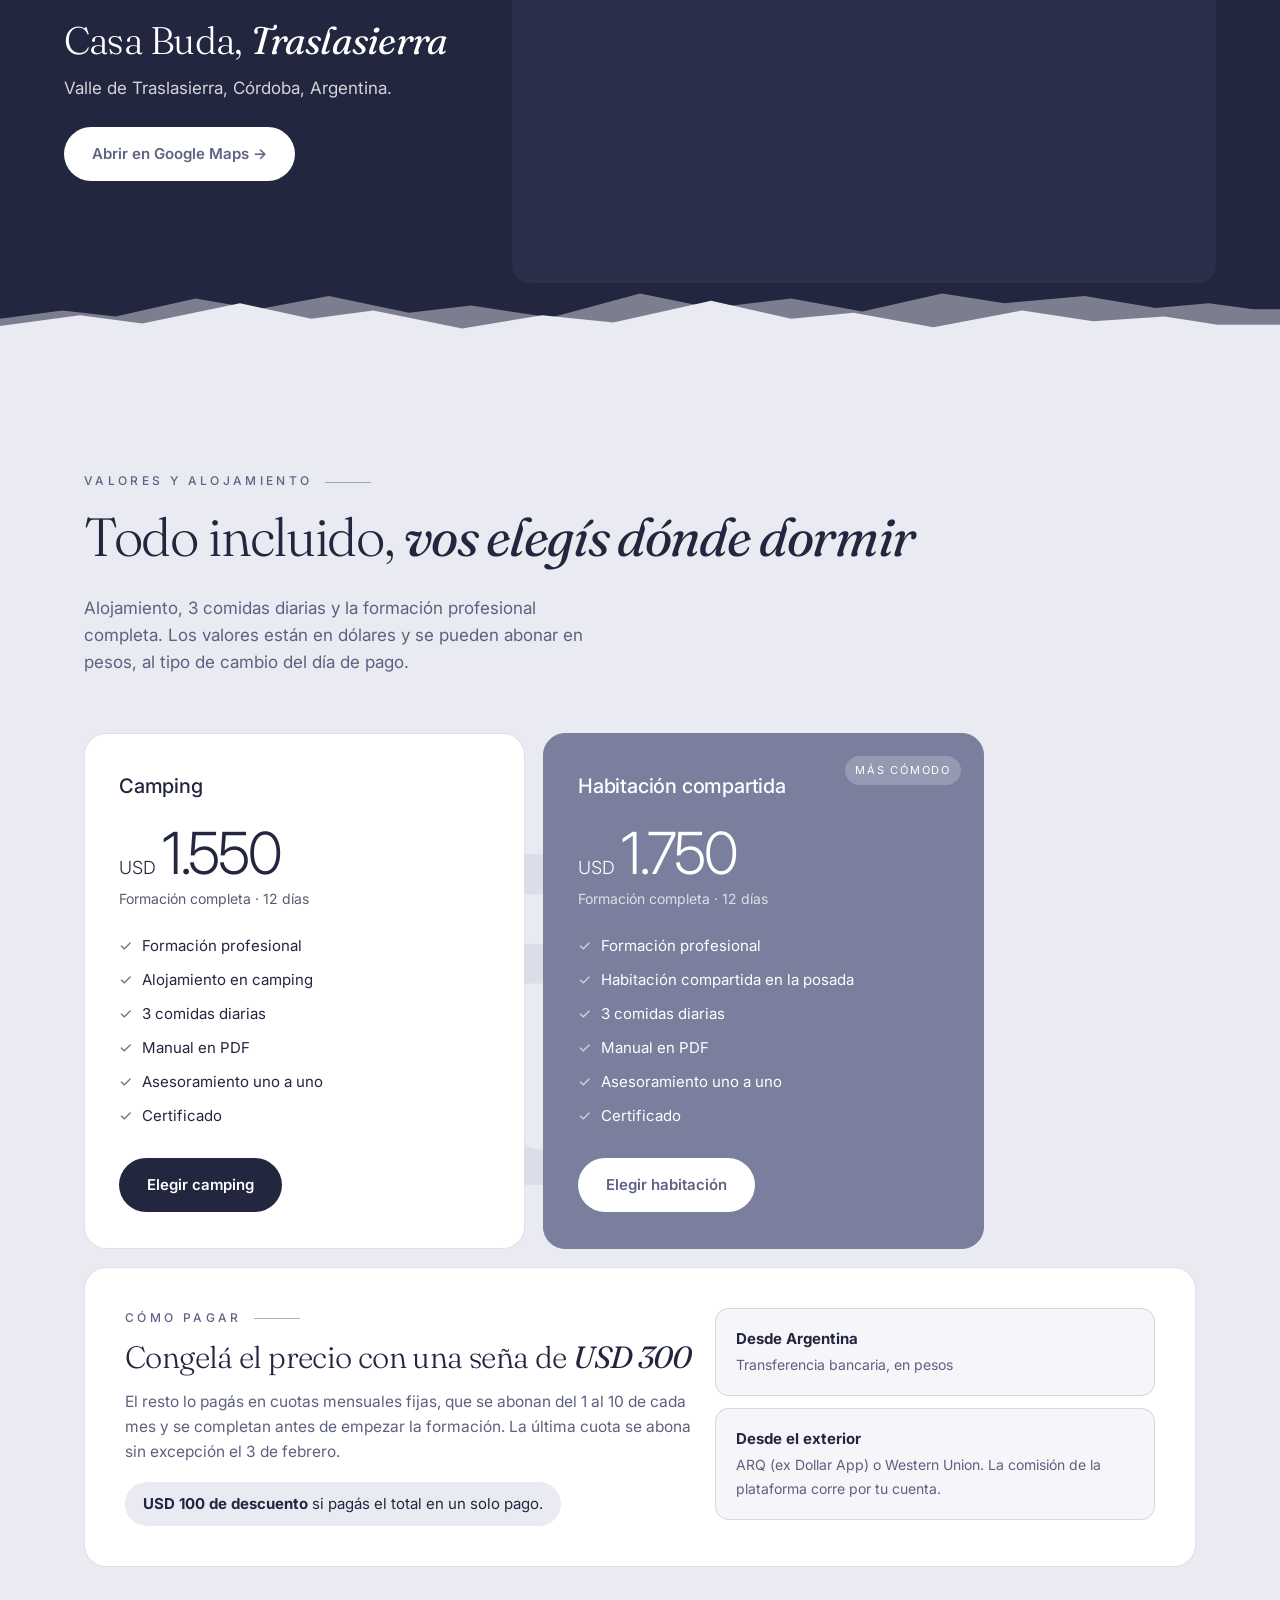
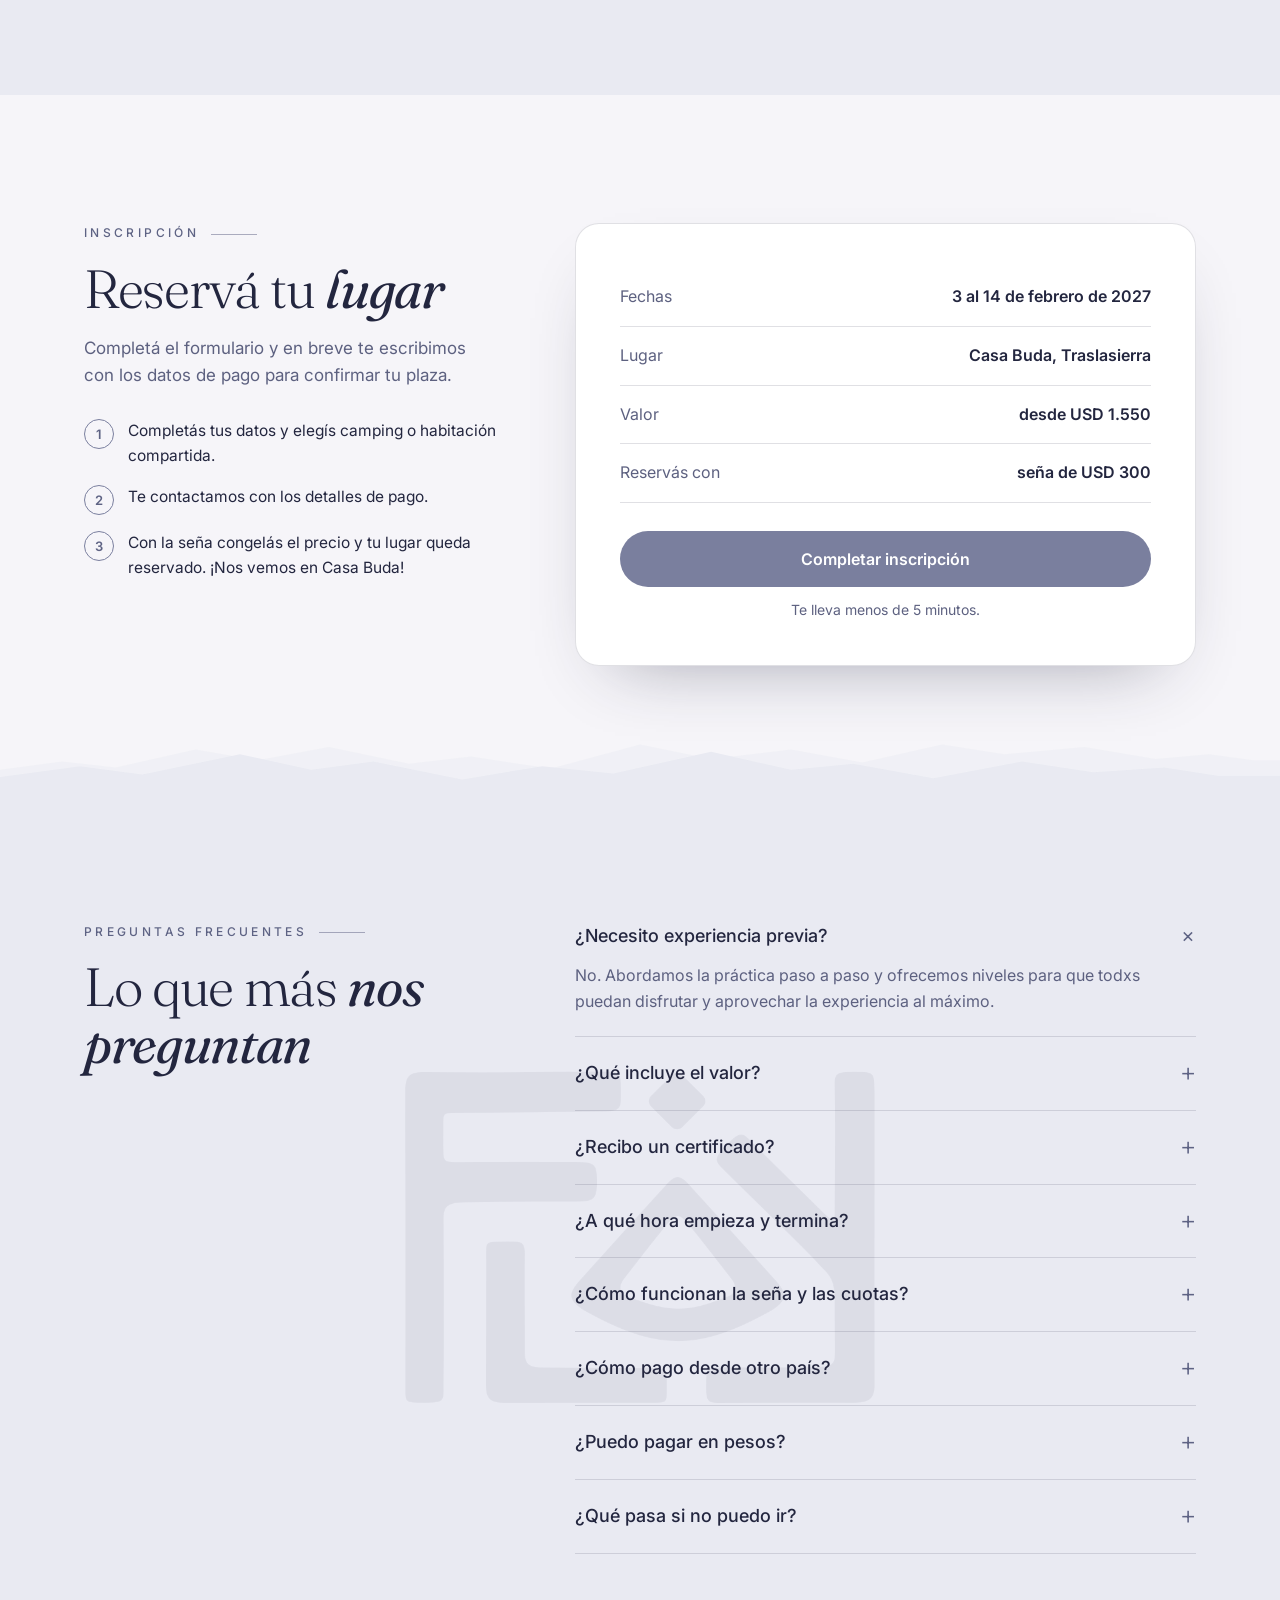
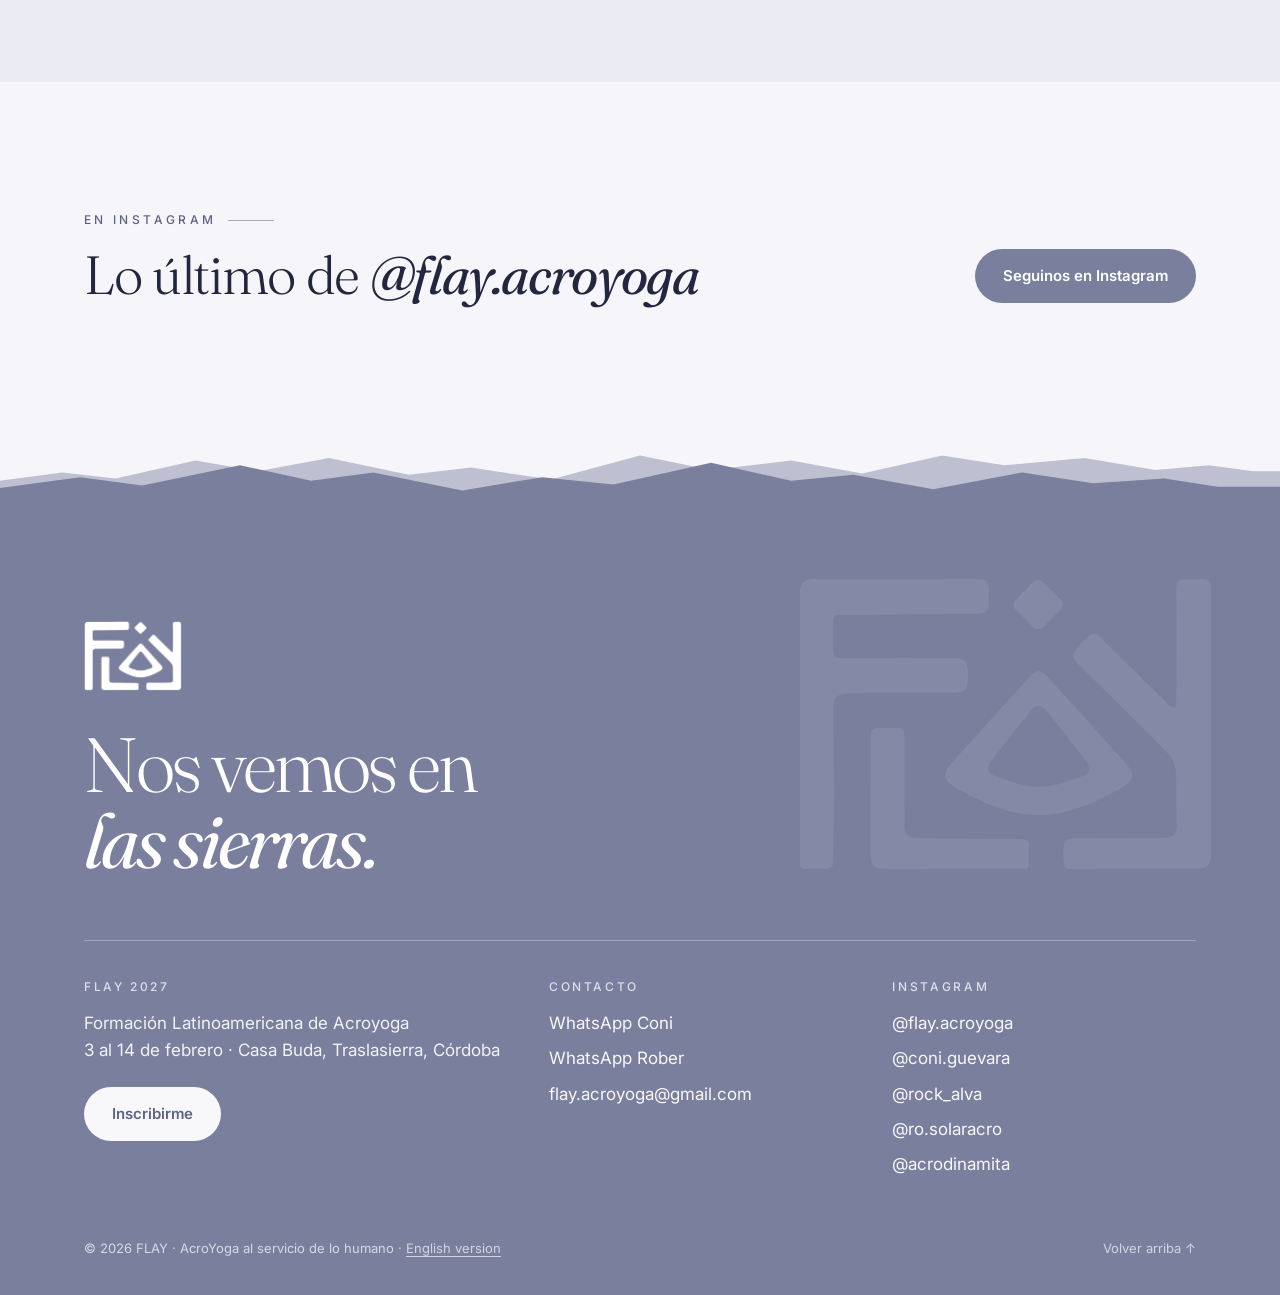
==== commit 4e787f35: "Formulario: campo opcional '¿Te invitó alguien?' (ES/EN) Co-Authored-By: Claude Opus 5.5 <noreply@an" ====
--- a/index.html
+++ b/index.html
@@ -22,7 +22,7 @@
 <link rel="preconnect" href="https://fonts.googleapis.com">
 <link rel="preconnect" href="https://fonts.gstatic.com" crossorigin>
 <link href="https://fonts.googleapis.com/css2?family=Fraunces:ital,opsz,wght@0,9..144,300;0,9..144,400;1,9..144,300;1,9..144,400&family=Inter:wght@200;300;400;500;600&display=swap" rel="stylesheet">
-<link rel="stylesheet" href="styles.css?v=29">
+<link rel="stylesheet" href="styles.css?v=30">
 </head>
 <body>
 
@@ -398,6 +398,7 @@
             <label class="opt"><input type="radio" name="enteraste" value="Un amigx/ on the recommendation of a friend"> Me lo recomendó alguien</label>
             <label class="opt"><input type="radio" name="enteraste" value="Otro/ other"> Otro</label>
           </div>
+          <label class="fld" style="margin-top:18px"><span>¿Te invitó alguien? Poné su nombre</span><input type="text" name="invito" placeholder="Nombre de quien te invitó (opcional)"></label>
         </fieldset>
 
         <fieldset>
@@ -522,6 +523,6 @@
   <svg viewBox="0 0 24 24"><path d="M17.5 14.4c-.3-.1-1.8-.9-2-1-.3-.1-.5-.1-.7.1-.2.3-.8 1-.9 1.2-.2.2-.3.2-.6.1-.3-.1-1.3-.5-2.4-1.5-.9-.8-1.5-1.8-1.7-2.1-.2-.3 0-.5.1-.6l.4-.5c.2-.2.2-.3.3-.5.1-.2 0-.4 0-.5l-.9-2.2c-.2-.6-.5-.5-.7-.5h-.6c-.2 0-.5.1-.8.4-.3.3-1 1-1 2.5s1.1 2.9 1.2 3.1c.1.2 2.1 3.2 5.1 4.5.7.3 1.3.5 1.7.6.7.2 1.4.2 1.900.1.6-.1 1.8-.7 2-1.4.2-.7.2-1.3.2-1.4-.1-.1-.3-.2-.6-.3M12 21.8c-1.8 0-3.5-.5-5-1.4l-.4-.2-3.7 1 1-3.6-.2-.4c-1-1.6-1.5-3.4-1.5-5.2 0-5.4 4.4-9.8 9.8-9.8 2.6 0 5.1 1 6.9 2.9 1.9 1.900 2.9 4.300 2.900 6.900 0 5.4-4.4 9.8-9.8 9.8m8.4-18.2C18.1 1.3 15.2.1 12 .1 5.5.1.1 5.4.1 12c0 2.1.5 4.1 1.6 5.9L0 24l6.3-1.6c1.7.9 3.7 1.4 5.700 1.400 6.600 0 11.900-5.300 11.900-11.900 0-3.200-1.200-6.200-3.500-8.300"/></svg>
 </a>
 
-<script src="app.js?v=29"></script>
+<script src="app.js?v=30"></script>
 </body>
 </html>
